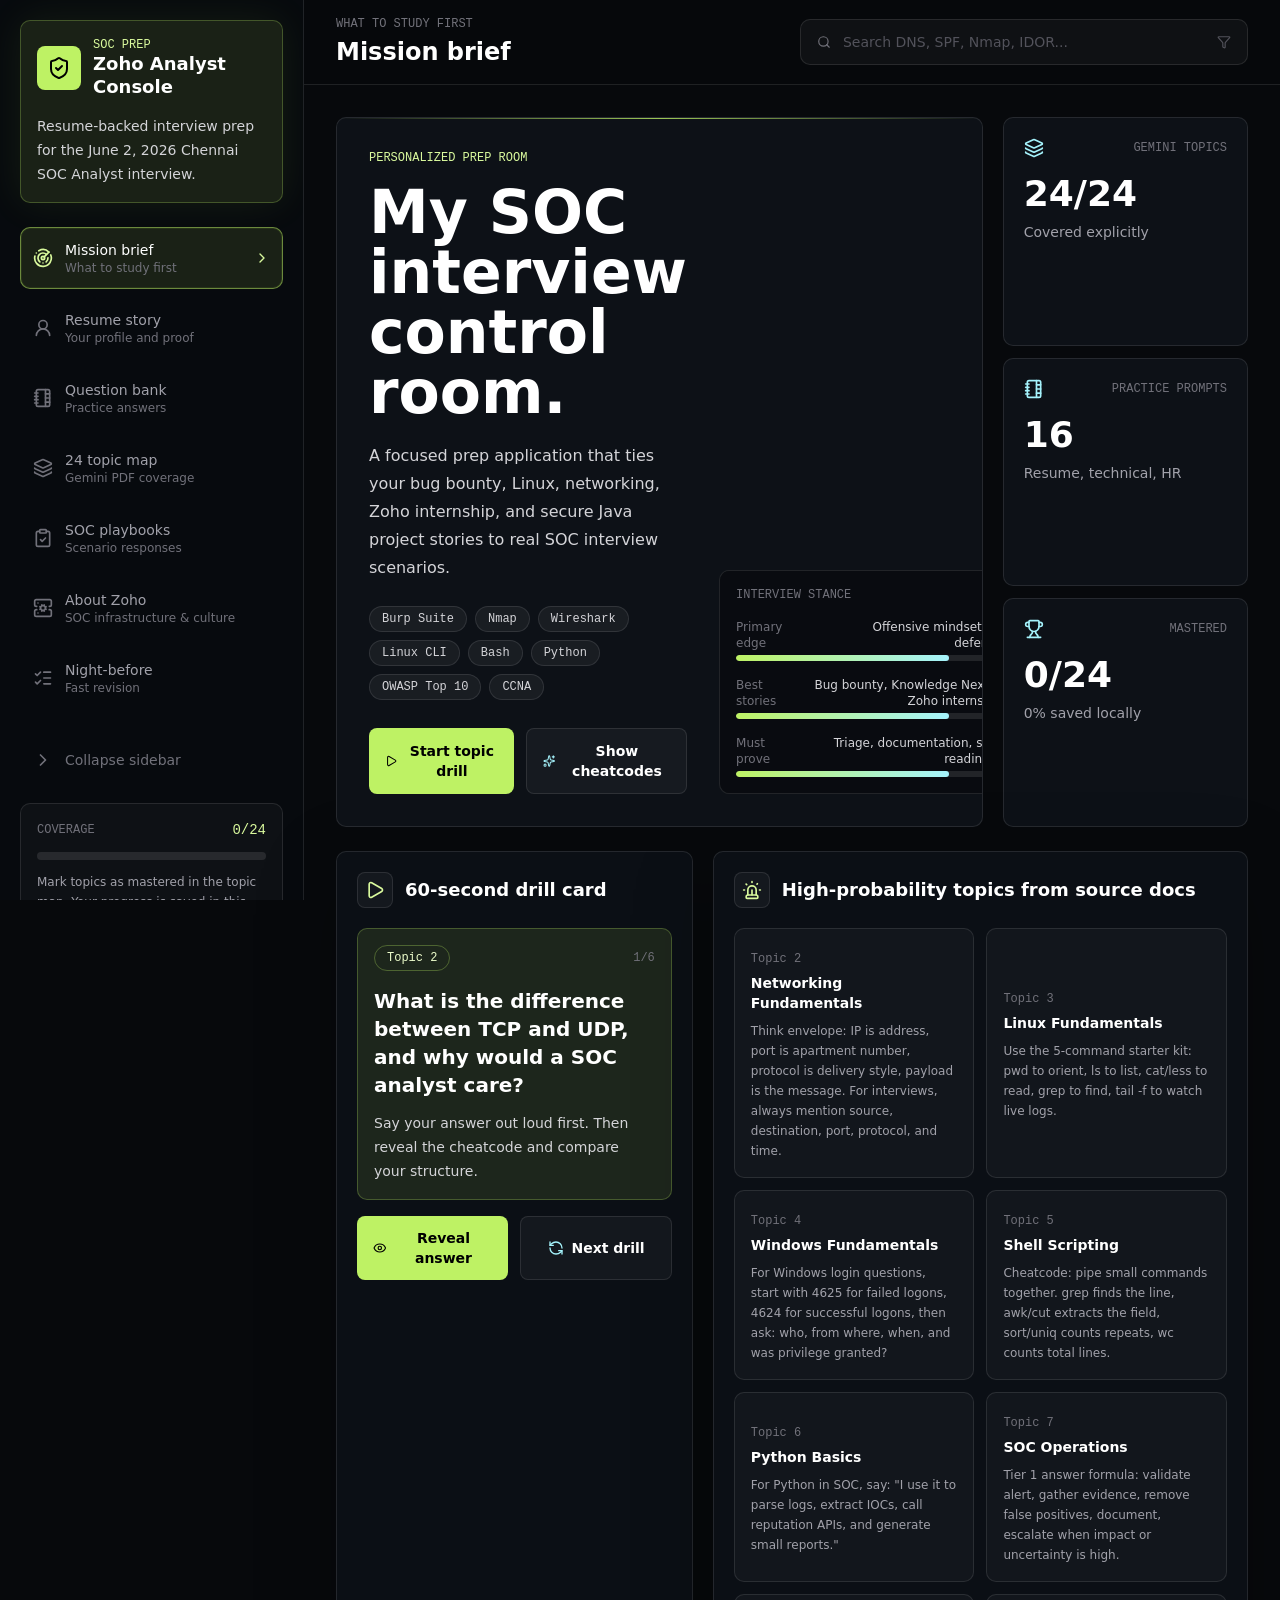
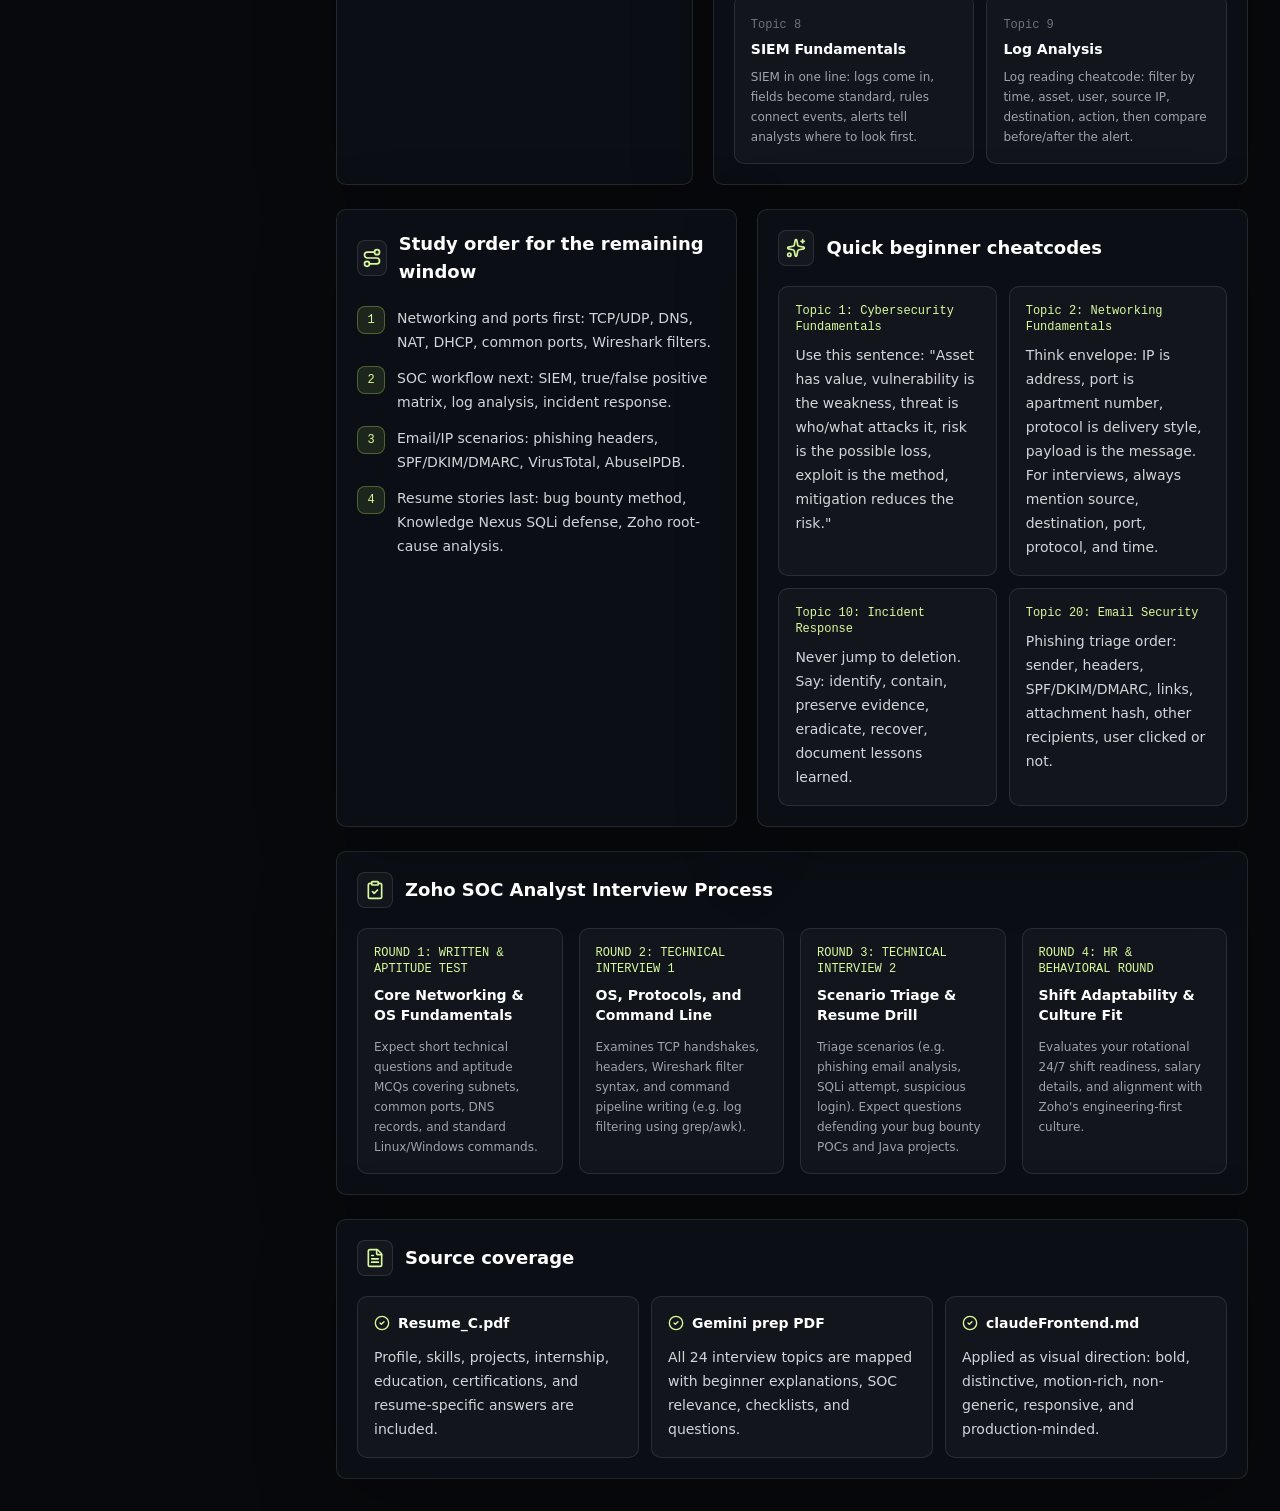
==== index.html @ a215c74e "Deploying to gh-pages from @ Kutral/temp@394b8823a9e063ab2be29ec39dfbb54c738b5dda 🚀" ====
<!doctype html>
<html lang="en">
  <head>
    <meta charset="UTF-8" />
    <meta name="viewport" content="width=device-width, initial-scale=1.0" />
    <title>Zoho SOC Analyst Interview Study Guide</title>
    <script type="module" crossorigin src="./assets/index-6_HhThQO.js"></script>
    <link rel="stylesheet" crossorigin href="./assets/index-1BO_6se_.css">
  </head>
  <body>
    <div id="root"></div>
  </body>
</html>
---- assets/index-1BO_6se_.css ----
*,:before,:after{--tw-border-spacing-x: 0;--tw-border-spacing-y: 0;--tw-translate-x: 0;--tw-translate-y: 0;--tw-rotate: 0;--tw-skew-x: 0;--tw-skew-y: 0;--tw-scale-x: 1;--tw-scale-y: 1;--tw-pan-x: ;--tw-pan-y: ;--tw-pinch-zoom: ;--tw-scroll-snap-strictness: proximity;--tw-gradient-from-position: ;--tw-gradient-via-position: ;--tw-gradient-to-position: ;--tw-ordinal: ;--tw-slashed-zero: ;--tw-numeric-figure: ;--tw-numeric-spacing: ;--tw-numeric-fraction: ;--tw-ring-inset: ;--tw-ring-offset-width: 0px;--tw-ring-offset-color: #fff;--tw-ring-color: rgb(59 130 246 / .5);--tw-ring-offset-shadow: 0 0 #0000;--tw-ring-shadow: 0 0 #0000;--tw-shadow: 0 0 #0000;--tw-shadow-colored: 0 0 #0000;--tw-blur: ;--tw-brightness: ;--tw-contrast: ;--tw-grayscale: ;--tw-hue-rotate: ;--tw-invert: ;--tw-saturate: ;--tw-sepia: ;--tw-drop-shadow: ;--tw-backdrop-blur: ;--tw-backdrop-brightness: ;--tw-backdrop-contrast: ;--tw-backdrop-grayscale: ;--tw-backdrop-hue-rotate: ;--tw-backdrop-invert: ;--tw-backdrop-opacity: ;--tw-backdrop-saturate: ;--tw-backdrop-sepia: ;--tw-contain-size: ;--tw-contain-layout: ;--tw-contain-paint: ;--tw-contain-style: }::backdrop{--tw-border-spacing-x: 0;--tw-border-spacing-y: 0;--tw-translate-x: 0;--tw-translate-y: 0;--tw-rotate: 0;--tw-skew-x: 0;--tw-skew-y: 0;--tw-scale-x: 1;--tw-scale-y: 1;--tw-pan-x: ;--tw-pan-y: ;--tw-pinch-zoom: ;--tw-scroll-snap-strictness: proximity;--tw-gradient-from-position: ;--tw-gradient-via-position: ;--tw-gradient-to-position: ;--tw-ordinal: ;--tw-slashed-zero: ;--tw-numeric-figure: ;--tw-numeric-spacing: ;--tw-numeric-fraction: ;--tw-ring-inset: ;--tw-ring-offset-width: 0px;--tw-ring-offset-color: #fff;--tw-ring-color: rgb(59 130 246 / .5);--tw-ring-offset-shadow: 0 0 #0000;--tw-ring-shadow: 0 0 #0000;--tw-shadow: 0 0 #0000;--tw-shadow-colored: 0 0 #0000;--tw-blur: ;--tw-brightness: ;--tw-contrast: ;--tw-grayscale: ;--tw-hue-rotate: ;--tw-invert: ;--tw-saturate: ;--tw-sepia: ;--tw-drop-shadow: ;--tw-backdrop-blur: ;--tw-backdrop-brightness: ;--tw-backdrop-contrast: ;--tw-backdrop-grayscale: ;--tw-backdrop-hue-rotate: ;--tw-backdrop-invert: ;--tw-backdrop-opacity: ;--tw-backdrop-saturate: ;--tw-backdrop-sepia: ;--tw-contain-size: ;--tw-contain-layout: ;--tw-contain-paint: ;--tw-contain-style: }*,:before,:after{box-sizing:border-box;border-width:0;border-style:solid;border-color:#e5e7eb}:before,:after{--tw-content: ""}html,:host{line-height:1.5;-webkit-text-size-adjust:100%;-moz-tab-size:4;-o-tab-size:4;tab-size:4;font-family:ui-sans-serif,system-ui,sans-serif,"Apple Color Emoji","Segoe UI Emoji",Segoe UI Symbol,"Noto Color Emoji";font-feature-settings:normal;font-variation-settings:normal;-webkit-tap-highlight-color:transparent}body{margin:0;line-height:inherit}hr{height:0;color:inherit;border-top-width:1px}abbr:where([title]){-webkit-text-decoration:underline dotted;text-decoration:underline dotted}h1,h2,h3,h4,h5,h6{font-size:inherit;font-weight:inherit}a{color:inherit;text-decoration:inherit}b,strong{font-weight:bolder}code,kbd,samp,pre{font-family:ui-monospace,SFMono-Regular,Menlo,Monaco,Consolas,Liberation Mono,Courier New,monospace;font-feature-settings:normal;font-variation-settings:normal;font-size:1em}small{font-size:80%}sub,sup{font-size:75%;line-height:0;position:relative;vertical-align:baseline}sub{bottom:-.25em}sup{top:-.5em}table{text-indent:0;border-color:inherit;border-collapse:collapse}button,input,optgroup,select,textarea{font-family:inherit;font-feature-settings:inherit;font-variation-settings:inherit;font-size:100%;font-weight:inherit;line-height:inherit;letter-spacing:inherit;color:inherit;margin:0;padding:0}button,select{text-transform:none}button,input:where([type=button]),input:where([type=reset]),input:where([type=submit]){-webkit-appearance:button;background-color:transparent;background-image:none}:-moz-focusring{outline:auto}:-moz-ui-invalid{box-shadow:none}progress{vertical-align:baseline}::-webkit-inner-spin-button,::-webkit-outer-spin-button{height:auto}[type=search]{-webkit-appearance:textfield;outline-offset:-2px}::-webkit-search-decoration{-webkit-appearance:none}::-webkit-file-upload-button{-webkit-appearance:button;font:inherit}summary{display:list-item}blockquote,dl,dd,h1,h2,h3,h4,h5,h6,hr,figure,p,pre{margin:0}fieldset{margin:0;padding:0}legend{padding:0}ol,ul,menu{list-style:none;margin:0;padding:0}dialog{padding:0}textarea{resize:vertical}input::-moz-placeholder,textarea::-moz-placeholder{opacity:1;color:#9ca3af}input::placeholder,textarea::placeholder{opacity:1;color:#9ca3af}button,[role=button]{cursor:pointer}:disabled{cursor:default}img,svg,video,canvas,audio,iframe,embed,object{display:block;vertical-align:middle}img,video{max-width:100%;height:auto}[hidden]:where(:not([hidden=until-found])){display:none}:root{--background: 0 0% 100%;--foreground: 240 10% 3.9%;--card: 0 0% 100%;--card-foreground: 240 10% 3.9%;--popover: 0 0% 100%;--popover-foreground: 240 10% 3.9%;--primary: 240 5.9% 10%;--primary-foreground: 0 0% 98%;--secondary: 240 4.8% 95.9%;--secondary-foreground: 240 5.9% 10%;--muted: 240 4.8% 95.9%;--muted-foreground: 240 3.8% 46.1%;--accent: 240 4.8% 95.9%;--accent-foreground: 240 5.9% 10%;--destructive: 0 84.2% 60.2%;--destructive-foreground: 0 0% 98%;--border: 240 5.9% 90%;--input: 240 5.9% 90%;--ring: 240 5.9% 10%;--radius: .625rem;--sidebar-background: 0 0% 98%;--sidebar-foreground: 240 5.3% 26.1%;--sidebar-primary: 240 5.9% 10%;--sidebar-primary-foreground: 0 0% 98%;--sidebar-accent: 240 4.8% 95.9%;--sidebar-accent-foreground: 240 5.9% 10%;--sidebar-border: 220 13% 91%;--sidebar-ring: 217.2 91.2% 59.8%}.dark{--background: 240 10% 3.9%;--foreground: 0 0% 98%;--card: 240 10% 3.9%;--card-foreground: 0 0% 98%;--popover: 240 10% 3.9%;--popover-foreground: 0 0% 98%;--primary: 0 0% 98%;--primary-foreground: 240 5.9% 10%;--secondary: 240 3.7% 15.9%;--secondary-foreground: 0 0% 98%;--muted: 240 3.7% 15.9%;--muted-foreground: 240 5% 64.9%;--accent: 240 3.7% 15.9%;--accent-foreground: 0 0% 98%;--destructive: 0 62.8% 30.6%;--destructive-foreground: 0 0% 98%;--border: 240 3.7% 15.9%;--input: 240 3.7% 15.9%;--ring: 240 4.9% 83.9%;--sidebar-background: 240 5.9% 10%;--sidebar-foreground: 240 4.8% 95.9%;--sidebar-primary: 224.3 76.3% 48%;--sidebar-primary-foreground: 0 0% 100%;--sidebar-accent: 240 3.7% 15.9%;--sidebar-accent-foreground: 240 4.8% 95.9%;--sidebar-border: 240 3.7% 15.9%;--sidebar-ring: 217.2 91.2% 59.8%}*{border-color:hsl(var(--border))}body{background-color:hsl(var(--background));color:hsl(var(--foreground))}.sr-only{position:absolute;width:1px;height:1px;padding:0;margin:-1px;overflow:hidden;clip:rect(0,0,0,0);white-space:nowrap;border-width:0}.pointer-events-none{pointer-events:none}.visible{visibility:visible}.invisible{visibility:hidden}.static{position:static}.fixed{position:fixed}.absolute{position:absolute}.relative{position:relative}.sticky{position:sticky}.inset-0{inset:0}.inset-x-0{left:0;right:0}.inset-x-3{left:.75rem;right:.75rem}.inset-y-0{top:0;bottom:0}.-bottom-12{bottom:-3rem}.-left-12{left:-3rem}.-right-12{right:-3rem}.-top-12{top:-3rem}.bottom-0{bottom:0}.bottom-3{bottom:.75rem}.left-0{left:0}.left-1\/2{left:50%}.left-2{left:.5rem}.left-\[50\%\]{left:50%}.right-0{right:0}.right-1{right:.25rem}.right-2{right:.5rem}.right-3{right:.75rem}.right-4{right:1rem}.top-0{top:0}.top-1\.5{top:.375rem}.top-1\/2{top:50%}.top-3\.5{top:.875rem}.top-4{top:1rem}.top-\[1px\]{top:1px}.top-\[50\%\]{top:50%}.top-\[60\%\]{top:60%}.top-full{top:100%}.isolate{isolation:isolate}.-z-10{z-index:-10}.z-10{z-index:10}.z-20{z-index:20}.z-30{z-index:30}.z-40{z-index:40}.z-50{z-index:50}.z-\[1\]{z-index:1}.order-first{order:-9999}.order-last{order:9999}.col-start-2{grid-column-start:2}.row-span-2{grid-row:span 2 / span 2}.row-start-1{grid-row-start:1}.\!m-0{margin:0!important}.-mx-1{margin-left:-.25rem;margin-right:-.25rem}.-my-2{margin-top:-.5rem;margin-bottom:-.5rem}.mx-2{margin-left:.5rem;margin-right:.5rem}.mx-3\.5{margin-left:.875rem;margin-right:.875rem}.mx-auto{margin-left:auto;margin-right:auto}.my-0{margin-top:0;margin-bottom:0}.my-0\.5{margin-top:.125rem;margin-bottom:.125rem}.my-1{margin-top:.25rem;margin-bottom:.25rem}.my-2{margin-top:.5rem;margin-bottom:.5rem}.-ml-4{margin-left:-1rem}.-mt-4{margin-top:-1rem}.mb-1{margin-bottom:.25rem}.mb-2{margin-bottom:.5rem}.mb-3{margin-bottom:.75rem}.mb-4{margin-bottom:1rem}.mb-5{margin-bottom:1.25rem}.ml-1{margin-left:.25rem}.ml-4{margin-left:1rem}.ml-auto{margin-left:auto}.mt-0\.5{margin-top:.125rem}.mt-1{margin-top:.25rem}.mt-1\.5{margin-top:.375rem}.mt-2{margin-top:.5rem}.mt-3{margin-top:.75rem}.mt-4{margin-top:1rem}.mt-5{margin-top:1.25rem}.mt-6{margin-top:1.5rem}.mt-7{margin-top:1.75rem}.mt-auto{margin-top:auto}.line-clamp-1{overflow:hidden;display:-webkit-box;-webkit-box-orient:vertical;-webkit-line-clamp:1}.line-clamp-2{overflow:hidden;display:-webkit-box;-webkit-box-orient:vertical;-webkit-line-clamp:2}.block{display:block}.inline{display:inline}.flex{display:flex}.inline-flex{display:inline-flex}.table{display:table}.table-caption{display:table-caption}.table-cell{display:table-cell}.table-row{display:table-row}.grid{display:grid}.contents{display:contents}.hidden{display:none}.aspect-square{aspect-ratio:1 / 1}.aspect-video{aspect-ratio:16 / 9}.size-10{width:2.5rem;height:2.5rem}.size-2{width:.5rem;height:.5rem}.size-2\.5{width:.625rem;height:.625rem}.size-3{width:.75rem;height:.75rem}.size-3\.5{width:.875rem;height:.875rem}.size-4{width:1rem;height:1rem}.size-6{width:1.5rem;height:1.5rem}.size-7{width:1.75rem;height:1.75rem}.size-8{width:2rem;height:2rem}.size-9{width:2.25rem;height:2.25rem}.size-auto{width:auto;height:auto}.size-full{width:100%;height:100%}.h-1\.5{height:.375rem}.h-10{height:2.5rem}.h-11{height:2.75rem}.h-12{height:3rem}.h-2{height:.5rem}.h-2\.5{height:.625rem}.h-3\.5{height:.875rem}.h-4{height:1rem}.h-5{height:1.25rem}.h-6{height:1.5rem}.h-7{height:1.75rem}.h-8{height:2rem}.h-9{height:2.25rem}.h-\[1\.15rem\]{height:1.15rem}.h-\[calc\(100\%-1px\)\]{height:calc(100% - 1px)}.h-\[var\(--radix-navigation-menu-viewport-height\)\]{height:var(--radix-navigation-menu-viewport-height)}.h-\[var\(--radix-select-trigger-height\)\]{height:var(--radix-select-trigger-height)}.h-auto{height:auto}.h-full{height:100%}.h-px{height:1px}.h-svh{height:100svh}.max-h-\[300px\]{max-height:300px}.min-h-0{min-height:0px}.min-h-14{min-height:3.5rem}.min-h-16{min-height:4rem}.min-h-4{min-height:1rem}.min-h-full{min-height:100%}.min-h-screen{min-height:100vh}.min-h-svh{min-height:100svh}.w-0{width:0px}.w-1{width:.25rem}.w-10{width:2.5rem}.w-11{width:2.75rem}.w-12{width:3rem}.w-2{width:.5rem}.w-2\.5{width:.625rem}.w-3{width:.75rem}.w-3\.5{width:.875rem}.w-3\/4{width:75%}.w-4{width:1rem}.w-4\/5{width:80%}.w-5{width:1.25rem}.w-6{width:1.5rem}.w-64{width:16rem}.w-7{width:1.75rem}.w-72{width:18rem}.w-8{width:2rem}.w-9{width:2.25rem}.w-\[100px\]{width:100px}.w-auto{width:auto}.w-fit{width:-moz-fit-content;width:fit-content}.w-full{width:100%}.w-max{width:-moz-max-content;width:max-content}.w-px{width:1px}.min-w-0{min-width:0px}.min-w-10{min-width:2.5rem}.min-w-5{min-width:1.25rem}.min-w-8{min-width:2rem}.min-w-9{min-width:2.25rem}.min-w-\[12rem\]{min-width:12rem}.min-w-\[8rem\]{min-width:8rem}.min-w-\[var\(--radix-select-trigger-width\)\]{min-width:var(--radix-select-trigger-width)}.max-w-2xl{max-width:42rem}.max-w-3xl{max-width:48rem}.max-w-4xl{max-width:56rem}.max-w-7xl{max-width:80rem}.max-w-\[calc\(100\%-2rem\)\]{max-width:calc(100% - 2rem)}.max-w-max{max-width:-moz-max-content;max-width:max-content}.max-w-sm{max-width:24rem}.flex-1{flex:1 1 0%}.shrink-0{flex-shrink:0}.grow{flex-grow:1}.grow-0{flex-grow:0}.basis-full{flex-basis:100%}.caption-bottom{caption-side:bottom}.border-collapse{border-collapse:collapse}.-translate-x-1\/2{--tw-translate-x: -50%;transform:translate(var(--tw-translate-x),var(--tw-translate-y)) rotate(var(--tw-rotate)) skew(var(--tw-skew-x)) skewY(var(--tw-skew-y)) scaleX(var(--tw-scale-x)) scaleY(var(--tw-scale-y))}.-translate-x-px{--tw-translate-x: -1px;transform:translate(var(--tw-translate-x),var(--tw-translate-y)) rotate(var(--tw-rotate)) skew(var(--tw-skew-x)) skewY(var(--tw-skew-y)) scaleX(var(--tw-scale-x)) scaleY(var(--tw-scale-y))}.-translate-y-1\/2{--tw-translate-y: -50%;transform:translate(var(--tw-translate-x),var(--tw-translate-y)) rotate(var(--tw-rotate)) skew(var(--tw-skew-x)) skewY(var(--tw-skew-y)) scaleX(var(--tw-scale-x)) scaleY(var(--tw-scale-y))}.translate-x-\[-50\%\]{--tw-translate-x: -50%;transform:translate(var(--tw-translate-x),var(--tw-translate-y)) rotate(var(--tw-rotate)) skew(var(--tw-skew-x)) skewY(var(--tw-skew-y)) scaleX(var(--tw-scale-x)) scaleY(var(--tw-scale-y))}.translate-x-px{--tw-translate-x: 1px;transform:translate(var(--tw-translate-x),var(--tw-translate-y)) rotate(var(--tw-rotate)) skew(var(--tw-skew-x)) skewY(var(--tw-skew-y)) scaleX(var(--tw-scale-x)) scaleY(var(--tw-scale-y))}.translate-y-0\.5{--tw-translate-y: .125rem;transform:translate(var(--tw-translate-x),var(--tw-translate-y)) rotate(var(--tw-rotate)) skew(var(--tw-skew-x)) skewY(var(--tw-skew-y)) scaleX(var(--tw-scale-x)) scaleY(var(--tw-scale-y))}.translate-y-\[-50\%\]{--tw-translate-y: -50%;transform:translate(var(--tw-translate-x),var(--tw-translate-y)) rotate(var(--tw-rotate)) skew(var(--tw-skew-x)) skewY(var(--tw-skew-y)) scaleX(var(--tw-scale-x)) scaleY(var(--tw-scale-y))}.translate-y-\[calc\(-50\%_-_2px\)\]{--tw-translate-y: calc(-50% - 2px) ;transform:translate(var(--tw-translate-x),var(--tw-translate-y)) rotate(var(--tw-rotate)) skew(var(--tw-skew-x)) skewY(var(--tw-skew-y)) scaleX(var(--tw-scale-x)) scaleY(var(--tw-scale-y))}.rotate-180{--tw-rotate: 180deg;transform:translate(var(--tw-translate-x),var(--tw-translate-y)) rotate(var(--tw-rotate)) skew(var(--tw-skew-x)) skewY(var(--tw-skew-y)) scaleX(var(--tw-scale-x)) scaleY(var(--tw-scale-y))}.rotate-45{--tw-rotate: 45deg;transform:translate(var(--tw-translate-x),var(--tw-translate-y)) rotate(var(--tw-rotate)) skew(var(--tw-skew-x)) skewY(var(--tw-skew-y)) scaleX(var(--tw-scale-x)) scaleY(var(--tw-scale-y))}.rotate-90{--tw-rotate: 90deg;transform:translate(var(--tw-translate-x),var(--tw-translate-y)) rotate(var(--tw-rotate)) skew(var(--tw-skew-x)) skewY(var(--tw-skew-y)) scaleX(var(--tw-scale-x)) scaleY(var(--tw-scale-y))}.transform{transform:translate(var(--tw-translate-x),var(--tw-translate-y)) rotate(var(--tw-rotate)) skew(var(--tw-skew-x)) skewY(var(--tw-skew-y)) scaleX(var(--tw-scale-x)) scaleY(var(--tw-scale-y))}@keyframes caret-blink{0%,70%,to{opacity:1}20%,50%{opacity:0}}.animate-caret-blink{animation:caret-blink 1.25s ease-out infinite}@keyframes pulse{50%{opacity:.5}}.animate-pulse{animation:pulse 2s cubic-bezier(.4,0,.6,1) infinite}@keyframes spin{to{transform:rotate(360deg)}}.animate-spin{animation:spin 1s linear infinite}.cursor-default{cursor:default}.cursor-text{cursor:text}.touch-none{touch-action:none}.select-none{-webkit-user-select:none;-moz-user-select:none;user-select:none}.resize-none{resize:none}.scroll-my-1{scroll-margin-top:.25rem;scroll-margin-bottom:.25rem}.scroll-py-1{scroll-padding-top:.25rem;scroll-padding-bottom:.25rem}.list-decimal{list-style-type:decimal}.list-disc{list-style-type:disc}.list-none{list-style-type:none}.auto-rows-min{grid-auto-rows:min-content}.grid-cols-1{grid-template-columns:repeat(1,minmax(0,1fr))}.grid-cols-7{grid-template-columns:repeat(7,minmax(0,1fr))}.grid-cols-\[0_1fr\]{grid-template-columns:0 1fr}.grid-rows-\[auto_auto\]{grid-template-rows:auto auto}.flex-row{flex-direction:row}.flex-col{flex-direction:column}.flex-col-reverse{flex-direction:column-reverse}.flex-wrap{flex-wrap:wrap}.place-content-center{place-content:center}.place-items-center{place-items:center}.items-start{align-items:flex-start}.items-end{align-items:flex-end}.items-center{align-items:center}.items-stretch{align-items:stretch}.justify-start{justify-content:flex-start}.justify-center{justify-content:center}.justify-between{justify-content:space-between}.justify-items-start{justify-items:start}.gap-0\.5{gap:.125rem}.gap-1{gap:.25rem}.gap-1\.5{gap:.375rem}.gap-2{gap:.5rem}.gap-2\.5{gap:.625rem}.gap-3{gap:.75rem}.gap-4{gap:1rem}.gap-5{gap:1.25rem}.gap-6{gap:1.5rem}.gap-7{gap:1.75rem}.gap-8{gap:2rem}.gap-\[--spacing\(var\(--gap\)\)\]{gap:var(--spacing(var(--gap)))}.gap-y-0\.5{row-gap:.125rem}.space-y-1>:not([hidden])~:not([hidden]){--tw-space-y-reverse: 0;margin-top:calc(.25rem * calc(1 - var(--tw-space-y-reverse)));margin-bottom:calc(.25rem * var(--tw-space-y-reverse))}.space-y-2>:not([hidden])~:not([hidden]){--tw-space-y-reverse: 0;margin-top:calc(.5rem * calc(1 - var(--tw-space-y-reverse)));margin-bottom:calc(.5rem * var(--tw-space-y-reverse))}.space-y-3>:not([hidden])~:not([hidden]){--tw-space-y-reverse: 0;margin-top:calc(.75rem * calc(1 - var(--tw-space-y-reverse)));margin-bottom:calc(.75rem * var(--tw-space-y-reverse))}.space-y-4>:not([hidden])~:not([hidden]){--tw-space-y-reverse: 0;margin-top:calc(1rem * calc(1 - var(--tw-space-y-reverse)));margin-bottom:calc(1rem * var(--tw-space-y-reverse))}.space-y-5>:not([hidden])~:not([hidden]){--tw-space-y-reverse: 0;margin-top:calc(1.25rem * calc(1 - var(--tw-space-y-reverse)));margin-bottom:calc(1.25rem * var(--tw-space-y-reverse))}.space-y-6>:not([hidden])~:not([hidden]){--tw-space-y-reverse: 0;margin-top:calc(1.5rem * calc(1 - var(--tw-space-y-reverse)));margin-bottom:calc(1.5rem * var(--tw-space-y-reverse))}.self-start{align-self:flex-start}.self-stretch{align-self:stretch}.justify-self-end{justify-self:end}.overflow-auto{overflow:auto}.overflow-hidden{overflow:hidden}.overflow-x-auto{overflow-x:auto}.overflow-y-auto{overflow-y:auto}.overflow-x-hidden{overflow-x:hidden}.truncate{overflow:hidden;text-overflow:ellipsis;white-space:nowrap}.whitespace-nowrap{white-space:nowrap}.text-balance{text-wrap:balance}.break-words{overflow-wrap:break-word}.rounded{border-radius:.25rem}.rounded-\[2px\]{border-radius:2px}.rounded-\[4px\]{border-radius:4px}.rounded-\[calc\(var\(--radius\)-5px\)\]{border-radius:calc(var(--radius) - 5px)}.rounded-\[inherit\]{border-radius:inherit}.rounded-full{border-radius:9999px}.rounded-lg{border-radius:var(--radius)}.rounded-md{border-radius:calc(var(--radius) - 2px)}.rounded-none{border-radius:0}.rounded-sm{border-radius:calc(var(--radius) - 4px)}.rounded-xl{border-radius:calc(var(--radius) + 4px)}.rounded-xs{border-radius:calc(var(--radius) - 6px)}.rounded-l-md{border-top-left-radius:calc(var(--radius) - 2px);border-bottom-left-radius:calc(var(--radius) - 2px)}.rounded-r-md{border-top-right-radius:calc(var(--radius) - 2px);border-bottom-right-radius:calc(var(--radius) - 2px)}.rounded-tl-sm{border-top-left-radius:calc(var(--radius) - 4px)}.border{border-width:1px}.border-0{border-width:0px}.border-\[1\.5px\]{border-width:1.5px}.border-y{border-top-width:1px;border-bottom-width:1px}.border-b{border-bottom-width:1px}.border-l{border-left-width:1px}.border-r{border-right-width:1px}.border-t{border-top-width:1px}.border-dashed{border-style:dashed}.border-amber-300\/25{border-color:#fcd34d40}.border-amber-300\/30{border-color:#fcd34d4d}.border-border{border-color:hsl(var(--border))}.border-border\/50{border-color:hsl(var(--border) / .5)}.border-cyan-300\/20{border-color:#67e8f933}.border-cyan-300\/25{border-color:#67e8f940}.border-cyan-300\/30{border-color:#67e8f94d}.border-emerald-300\/30{border-color:#6ee7b74d}.border-input{border-color:hsl(var(--input))}.border-lime-300\/20{border-color:#bef26433}.border-lime-300\/25{border-color:#bef26440}.border-lime-300\/30{border-color:#bef2644d}.border-lime-300\/45{border-color:#bef26473}.border-lime-300\/50{border-color:#bef26480}.border-primary{border-color:hsl(var(--primary))}.border-rose-300\/25{border-color:#fda4af40}.border-rose-300\/30{border-color:#fda4af4d}.border-sidebar-border{border-color:hsl(var(--sidebar-border))}.border-sky-300\/30{border-color:#7dd3fc4d}.border-transparent{border-color:transparent}.border-violet-300\/25{border-color:#c4b5fd40}.border-violet-300\/30{border-color:#c4b5fd4d}.border-white\/10{border-color:#ffffff1a}.border-white\/5{border-color:#ffffff0d}.border-zinc-300\/30{border-color:#d4d4d84d}.border-l-transparent{border-left-color:transparent}.border-t-transparent{border-top-color:transparent}.bg-\[\#07090c\]{--tw-bg-opacity: 1;background-color:rgb(7 9 12 / var(--tw-bg-opacity, 1))}.bg-\[\#07090c\]\/90{background-color:#07090ce6}.bg-\[\#080b0f\]\/95{background-color:#080b0ff2}.bg-\[\#090d12\]\/95{background-color:#090d12f2}.bg-\[\#0d1117\]{--tw-bg-opacity: 1;background-color:rgb(13 17 23 / var(--tw-bg-opacity, 1))}.bg-\[\#0d1117\]\/80{background-color:#0d1117cc}.bg-\[\#0d1117\]\/90{background-color:#0d1117e6}.bg-accent{background-color:hsl(var(--accent))}.bg-amber-300\/10{background-color:#fcd34d1a}.bg-background{background-color:hsl(var(--background))}.bg-black\/20{background-color:#0003}.bg-black\/25{background-color:#00000040}.bg-black\/30{background-color:#0000004d}.bg-black\/50{background-color:#00000080}.bg-border{background-color:hsl(var(--border))}.bg-card{background-color:hsl(var(--card))}.bg-cyan-300\/10{background-color:#67e8f91a}.bg-destructive{--tw-bg-opacity: 1;background-color:hsl(var(--destructive) / var(--tw-bg-opacity, 1))}.bg-emerald-300\/10{background-color:#6ee7b71a}.bg-foreground{background-color:hsl(var(--foreground))}.bg-input{background-color:hsl(var(--input))}.bg-lime-300{--tw-bg-opacity: 1;background-color:rgb(190 242 100 / var(--tw-bg-opacity, 1))}.bg-lime-300\/10{background-color:#bef2641a}.bg-lime-300\/15{background-color:#bef26426}.bg-lime-300\/5{background-color:#bef2640d}.bg-muted{background-color:hsl(var(--muted))}.bg-muted\/50{background-color:hsl(var(--muted) / .5)}.bg-popover{background-color:hsl(var(--popover))}.bg-primary{background-color:hsl(var(--primary))}.bg-primary\/20{background-color:hsl(var(--primary) / .2)}.bg-rose-300\/10{background-color:#fda4af1a}.bg-secondary{background-color:hsl(var(--secondary))}.bg-sidebar{background-color:hsl(var(--sidebar-background))}.bg-sidebar-border{background-color:hsl(var(--sidebar-border))}.bg-sky-300\/10{background-color:#7dd3fc1a}.bg-transparent{background-color:transparent}.bg-violet-300\/10{background-color:#c4b5fd1a}.bg-white{--tw-bg-opacity: 1;background-color:rgb(255 255 255 / var(--tw-bg-opacity, 1))}.bg-white\/10{background-color:#ffffff1a}.bg-white\/\[0\.03\]{background-color:#ffffff08}.bg-white\/\[0\.04\]{background-color:#ffffff0a}.bg-white\/\[0\.05\]{background-color:#ffffff0d}.bg-zinc-300\/10{background-color:#d4d4d81a}.bg-gradient-to-r{background-image:linear-gradient(to right,var(--tw-gradient-stops))}.from-lime-300{--tw-gradient-from: #bef264 var(--tw-gradient-from-position);--tw-gradient-to: rgb(190 242 100 / 0) var(--tw-gradient-to-position);--tw-gradient-stops: var(--tw-gradient-from), var(--tw-gradient-to)}.from-transparent{--tw-gradient-from: transparent var(--tw-gradient-from-position);--tw-gradient-to: rgb(0 0 0 / 0) var(--tw-gradient-to-position);--tw-gradient-stops: var(--tw-gradient-from), var(--tw-gradient-to)}.via-lime-300\/80{--tw-gradient-to: rgb(190 242 100 / 0) var(--tw-gradient-to-position);--tw-gradient-stops: var(--tw-gradient-from), rgb(190 242 100 / .8) var(--tw-gradient-via-position), var(--tw-gradient-to)}.to-cyan-200{--tw-gradient-to: #a5f3fc var(--tw-gradient-to-position)}.to-transparent{--tw-gradient-to: transparent var(--tw-gradient-to-position)}.fill-current{fill:currentColor}.fill-foreground{fill:hsl(var(--foreground))}.fill-primary{fill:hsl(var(--primary))}.p-0{padding:0}.p-1{padding:.25rem}.p-2{padding:.5rem}.p-3{padding:.75rem}.p-4{padding:1rem}.p-5{padding:1.25rem}.p-6{padding:1.5rem}.p-\[3px\]{padding:3px}.p-px{padding:1px}.px-1{padding-left:.25rem;padding-right:.25rem}.px-1\.5{padding-left:.375rem;padding-right:.375rem}.px-2{padding-left:.5rem;padding-right:.5rem}.px-2\.5{padding-left:.625rem;padding-right:.625rem}.px-3{padding-left:.75rem;padding-right:.75rem}.px-4{padding-left:1rem;padding-right:1rem}.px-5{padding-left:1.25rem;padding-right:1.25rem}.px-6{padding-left:1.5rem;padding-right:1.5rem}.py-0\.5{padding-top:.125rem;padding-bottom:.125rem}.py-1{padding-top:.25rem;padding-bottom:.25rem}.py-1\.5{padding-top:.375rem;padding-bottom:.375rem}.py-2{padding-top:.5rem;padding-bottom:.5rem}.py-3{padding-top:.75rem;padding-bottom:.75rem}.py-4{padding-top:1rem;padding-bottom:1rem}.py-6{padding-top:1.5rem;padding-bottom:1.5rem}.pb-1{padding-bottom:.25rem}.pb-28{padding-bottom:7rem}.pb-3{padding-bottom:.75rem}.pb-4{padding-bottom:1rem}.pl-2{padding-left:.5rem}.pl-3{padding-left:.75rem}.pl-4{padding-left:1rem}.pl-8{padding-left:2rem}.pr-1{padding-right:.25rem}.pr-2{padding-right:.5rem}.pr-2\.5{padding-right:.625rem}.pr-3{padding-right:.75rem}.pr-8{padding-right:2rem}.pt-0{padding-top:0}.pt-3{padding-top:.75rem}.pt-4{padding-top:1rem}.pt-6{padding-top:1.5rem}.text-left{text-align:left}.text-center{text-align:center}.text-right{text-align:right}.align-middle{vertical-align:middle}.font-mono{font-family:ui-monospace,SFMono-Regular,Menlo,Monaco,Consolas,Liberation Mono,Courier New,monospace}.font-sans{font-family:ui-sans-serif,system-ui,sans-serif,"Apple Color Emoji","Segoe UI Emoji",Segoe UI Symbol,"Noto Color Emoji"}.text-2xl{font-size:1.5rem;line-height:2rem}.text-3xl{font-size:1.875rem;line-height:2.25rem}.text-4xl{font-size:2.25rem;line-height:2.5rem}.text-\[0\.8rem\]{font-size:.8rem}.text-\[10px\]{font-size:10px}.text-\[11px\]{font-size:11px}.text-base{font-size:1rem;line-height:1.5rem}.text-lg{font-size:1.125rem;line-height:1.75rem}.text-sm{font-size:.875rem;line-height:1.25rem}.text-sm\/relaxed{font-size:.875rem;line-height:1.625}.text-xl{font-size:1.25rem;line-height:1.75rem}.text-xs{font-size:.75rem;line-height:1rem}.font-medium{font-weight:500}.font-normal{font-weight:400}.font-semibold{font-weight:600}.uppercase{text-transform:uppercase}.tabular-nums{--tw-numeric-spacing: tabular-nums;font-variant-numeric:var(--tw-ordinal) var(--tw-slashed-zero) var(--tw-numeric-figure) var(--tw-numeric-spacing) var(--tw-numeric-fraction)}.leading-5{line-height:1.25rem}.leading-6{line-height:1.5rem}.leading-7{line-height:1.75rem}.leading-none{line-height:1}.leading-normal{line-height:1.5}.leading-snug{line-height:1.375}.leading-tight{line-height:1.25}.tracking-\[0\.16em\]{letter-spacing:.16em}.tracking-\[0\.18em\]{letter-spacing:.18em}.tracking-\[0\.22em\]{letter-spacing:.22em}.tracking-\[0\.24em\]{letter-spacing:.24em}.tracking-\[0\.28em\]{letter-spacing:.28em}.tracking-\[0\.2em\]{letter-spacing:.2em}.tracking-\[0\.3em\]{letter-spacing:.3em}.tracking-tight{letter-spacing:-.025em}.tracking-widest{letter-spacing:.1em}.text-accent-foreground{color:hsl(var(--accent-foreground))}.text-amber-200{--tw-text-opacity: 1;color:rgb(253 230 138 / var(--tw-text-opacity, 1))}.text-amber-50{--tw-text-opacity: 1;color:rgb(255 251 235 / var(--tw-text-opacity, 1))}.text-background{color:hsl(var(--background))}.text-black{--tw-text-opacity: 1;color:rgb(0 0 0 / var(--tw-text-opacity, 1))}.text-card-foreground{color:hsl(var(--card-foreground))}.text-current{color:currentColor}.text-cyan-100{--tw-text-opacity: 1;color:rgb(207 250 254 / var(--tw-text-opacity, 1))}.text-cyan-200{--tw-text-opacity: 1;color:rgb(165 243 252 / var(--tw-text-opacity, 1))}.text-cyan-50{--tw-text-opacity: 1;color:rgb(236 254 255 / var(--tw-text-opacity, 1))}.text-destructive{--tw-text-opacity: 1;color:hsl(var(--destructive) / var(--tw-text-opacity, 1))}.text-emerald-200{--tw-text-opacity: 1;color:rgb(167 243 208 / var(--tw-text-opacity, 1))}.text-foreground{color:hsl(var(--foreground))}.text-lime-100{--tw-text-opacity: 1;color:rgb(236 252 203 / var(--tw-text-opacity, 1))}.text-lime-200{--tw-text-opacity: 1;color:rgb(217 249 157 / var(--tw-text-opacity, 1))}.text-lime-50{--tw-text-opacity: 1;color:rgb(247 254 231 / var(--tw-text-opacity, 1))}.text-muted-foreground{color:hsl(var(--muted-foreground))}.text-popover-foreground{color:hsl(var(--popover-foreground))}.text-primary{color:hsl(var(--primary))}.text-primary-foreground{color:hsl(var(--primary-foreground))}.text-rose-100{--tw-text-opacity: 1;color:rgb(255 228 230 / var(--tw-text-opacity, 1))}.text-rose-200{--tw-text-opacity: 1;color:rgb(254 205 211 / var(--tw-text-opacity, 1))}.text-rose-300{--tw-text-opacity: 1;color:rgb(253 164 175 / var(--tw-text-opacity, 1))}.text-rose-50{--tw-text-opacity: 1;color:rgb(255 241 242 / var(--tw-text-opacity, 1))}.text-secondary-foreground{color:hsl(var(--secondary-foreground))}.text-sidebar-foreground{color:hsl(var(--sidebar-foreground))}.text-sidebar-foreground\/70{color:hsl(var(--sidebar-foreground) / .7)}.text-sky-200{--tw-text-opacity: 1;color:rgb(186 230 253 / var(--tw-text-opacity, 1))}.text-violet-100{--tw-text-opacity: 1;color:rgb(237 233 254 / var(--tw-text-opacity, 1))}.text-violet-200{--tw-text-opacity: 1;color:rgb(221 214 254 / var(--tw-text-opacity, 1))}.text-violet-50{--tw-text-opacity: 1;color:rgb(245 243 255 / var(--tw-text-opacity, 1))}.text-white{--tw-text-opacity: 1;color:rgb(255 255 255 / var(--tw-text-opacity, 1))}.text-zinc-100{--tw-text-opacity: 1;color:rgb(244 244 245 / var(--tw-text-opacity, 1))}.text-zinc-200{--tw-text-opacity: 1;color:rgb(228 228 231 / var(--tw-text-opacity, 1))}.text-zinc-300{--tw-text-opacity: 1;color:rgb(212 212 216 / var(--tw-text-opacity, 1))}.text-zinc-400{--tw-text-opacity: 1;color:rgb(161 161 170 / var(--tw-text-opacity, 1))}.text-zinc-500{--tw-text-opacity: 1;color:rgb(113 113 122 / var(--tw-text-opacity, 1))}.text-zinc-600{--tw-text-opacity: 1;color:rgb(82 82 91 / var(--tw-text-opacity, 1))}.underline-offset-4{text-underline-offset:4px}.opacity-0{opacity:0}.opacity-50{opacity:.5}.opacity-70{opacity:.7}.opacity-80{opacity:.8}.shadow{--tw-shadow: 0 1px 3px 0 rgb(0 0 0 / .1), 0 1px 2px -1px rgb(0 0 0 / .1);--tw-shadow-colored: 0 1px 3px 0 var(--tw-shadow-color), 0 1px 2px -1px var(--tw-shadow-color);box-shadow:var(--tw-ring-offset-shadow, 0 0 #0000),var(--tw-ring-shadow, 0 0 #0000),var(--tw-shadow)}.shadow-\[0_0_0_1px_hsl\(var\(--sidebar-border\)\)\]{--tw-shadow: 0 0 0 1px hsl(var(--sidebar-border));--tw-shadow-colored: 0 0 0 1px var(--tw-shadow-color);box-shadow:var(--tw-ring-offset-shadow, 0 0 #0000),var(--tw-ring-shadow, 0 0 #0000),var(--tw-shadow)}.shadow-\[0_0_0_1px_rgba\(190\,255\,71\,0\.14\)\]{--tw-shadow: 0 0 0 1px rgba(190,255,71,.14);--tw-shadow-colored: 0 0 0 1px var(--tw-shadow-color);box-shadow:var(--tw-ring-offset-shadow, 0 0 #0000),var(--tw-ring-shadow, 0 0 #0000),var(--tw-shadow)}.shadow-\[0_0_40px_rgba\(190\,255\,71\,0\.08\)\]{--tw-shadow: 0 0 40px rgba(190,255,71,.08);--tw-shadow-colored: 0 0 40px var(--tw-shadow-color);box-shadow:var(--tw-ring-offset-shadow, 0 0 #0000),var(--tw-ring-shadow, 0 0 #0000),var(--tw-shadow)}.shadow-\[0_20px_80px_rgba\(0\,0\,0\,0\.55\)\]{--tw-shadow: 0 20px 80px rgba(0,0,0,.55);--tw-shadow-colored: 0 20px 80px var(--tw-shadow-color);box-shadow:var(--tw-ring-offset-shadow, 0 0 #0000),var(--tw-ring-shadow, 0 0 #0000),var(--tw-shadow)}.shadow-\[0_24px_80px_rgba\(0\,0\,0\,0\.25\)\]{--tw-shadow: 0 24px 80px rgba(0,0,0,.25);--tw-shadow-colored: 0 24px 80px var(--tw-shadow-color);box-shadow:var(--tw-ring-offset-shadow, 0 0 #0000),var(--tw-ring-shadow, 0 0 #0000),var(--tw-shadow)}.shadow-\[inset_0_0_0_1px_rgba\(190\,255\,71\,0\.08\)\]{--tw-shadow: inset 0 0 0 1px rgba(190,255,71,.08);--tw-shadow-colored: inset 0 0 0 1px var(--tw-shadow-color);box-shadow:var(--tw-ring-offset-shadow, 0 0 #0000),var(--tw-ring-shadow, 0 0 #0000),var(--tw-shadow)}.shadow-lg{--tw-shadow: 0 10px 15px -3px rgb(0 0 0 / .1), 0 4px 6px -4px rgb(0 0 0 / .1);--tw-shadow-colored: 0 10px 15px -3px var(--tw-shadow-color), 0 4px 6px -4px var(--tw-shadow-color);box-shadow:var(--tw-ring-offset-shadow, 0 0 #0000),var(--tw-ring-shadow, 0 0 #0000),var(--tw-shadow)}.shadow-md{--tw-shadow: 0 4px 6px -1px rgb(0 0 0 / .1), 0 2px 4px -2px rgb(0 0 0 / .1);--tw-shadow-colored: 0 4px 6px -1px var(--tw-shadow-color), 0 2px 4px -2px var(--tw-shadow-color);box-shadow:var(--tw-ring-offset-shadow, 0 0 #0000),var(--tw-ring-shadow, 0 0 #0000),var(--tw-shadow)}.shadow-none{--tw-shadow: 0 0 #0000;--tw-shadow-colored: 0 0 #0000;box-shadow:var(--tw-ring-offset-shadow, 0 0 #0000),var(--tw-ring-shadow, 0 0 #0000),var(--tw-shadow)}.shadow-sm{--tw-shadow: 0 1px 2px 0 rgb(0 0 0 / .05);--tw-shadow-colored: 0 1px 2px 0 var(--tw-shadow-color);box-shadow:var(--tw-ring-offset-shadow, 0 0 #0000),var(--tw-ring-shadow, 0 0 #0000),var(--tw-shadow)}.shadow-xl{--tw-shadow: 0 20px 25px -5px rgb(0 0 0 / .1), 0 8px 10px -6px rgb(0 0 0 / .1);--tw-shadow-colored: 0 20px 25px -5px var(--tw-shadow-color), 0 8px 10px -6px var(--tw-shadow-color);box-shadow:var(--tw-ring-offset-shadow, 0 0 #0000),var(--tw-ring-shadow, 0 0 #0000),var(--tw-shadow)}.shadow-xs{--tw-shadow: 0 1px 2px 0 rgb(0 0 0 / .05);--tw-shadow-colored: 0 1px 2px 0 var(--tw-shadow-color);box-shadow:var(--tw-ring-offset-shadow, 0 0 #0000),var(--tw-ring-shadow, 0 0 #0000),var(--tw-shadow)}.outline-none{outline:2px solid transparent;outline-offset:2px}.outline{outline-style:solid}.ring-0{--tw-ring-offset-shadow: var(--tw-ring-inset) 0 0 0 var(--tw-ring-offset-width) var(--tw-ring-offset-color);--tw-ring-shadow: var(--tw-ring-inset) 0 0 0 calc(0px + var(--tw-ring-offset-width)) var(--tw-ring-color);box-shadow:var(--tw-ring-offset-shadow),var(--tw-ring-shadow),var(--tw-shadow, 0 0 #0000)}.ring-ring\/50{--tw-ring-color: hsl(var(--ring) / .5)}.ring-sidebar-ring{--tw-ring-color: hsl(var(--sidebar-ring))}.ring-offset-background{--tw-ring-offset-color: hsl(var(--background))}.filter{filter:var(--tw-blur) var(--tw-brightness) var(--tw-contrast) var(--tw-grayscale) var(--tw-hue-rotate) var(--tw-invert) var(--tw-saturate) var(--tw-sepia) var(--tw-drop-shadow)}.backdrop-blur-xl{--tw-backdrop-blur: blur(24px);-webkit-backdrop-filter:var(--tw-backdrop-blur) var(--tw-backdrop-brightness) var(--tw-backdrop-contrast) var(--tw-backdrop-grayscale) var(--tw-backdrop-hue-rotate) var(--tw-backdrop-invert) var(--tw-backdrop-opacity) var(--tw-backdrop-saturate) var(--tw-backdrop-sepia);backdrop-filter:var(--tw-backdrop-blur) var(--tw-backdrop-brightness) var(--tw-backdrop-contrast) var(--tw-backdrop-grayscale) var(--tw-backdrop-hue-rotate) var(--tw-backdrop-invert) var(--tw-backdrop-opacity) var(--tw-backdrop-saturate) var(--tw-backdrop-sepia)}.transition{transition-property:color,background-color,border-color,text-decoration-color,fill,stroke,opacity,box-shadow,transform,filter,backdrop-filter;transition-timing-function:cubic-bezier(.4,0,.2,1);transition-duration:.15s}.transition-\[color\,box-shadow\]{transition-property:color,box-shadow;transition-timing-function:cubic-bezier(.4,0,.2,1);transition-duration:.15s}.transition-\[left\,right\,width\]{transition-property:left,right,width;transition-timing-function:cubic-bezier(.4,0,.2,1);transition-duration:.15s}.transition-\[margin\,opacity\]{transition-property:margin,opacity;transition-timing-function:cubic-bezier(.4,0,.2,1);transition-duration:.15s}.transition-\[width\,height\,padding\]{transition-property:width,height,padding;transition-timing-function:cubic-bezier(.4,0,.2,1);transition-duration:.15s}.transition-\[width\]{transition-property:width;transition-timing-function:cubic-bezier(.4,0,.2,1);transition-duration:.15s}.transition-all{transition-property:all;transition-timing-function:cubic-bezier(.4,0,.2,1);transition-duration:.15s}.transition-colors{transition-property:color,background-color,border-color,text-decoration-color,fill,stroke;transition-timing-function:cubic-bezier(.4,0,.2,1);transition-duration:.15s}.transition-none{transition-property:none}.transition-opacity{transition-property:opacity;transition-timing-function:cubic-bezier(.4,0,.2,1);transition-duration:.15s}.transition-shadow{transition-property:box-shadow;transition-timing-function:cubic-bezier(.4,0,.2,1);transition-duration:.15s}.transition-transform{transition-property:transform;transition-timing-function:cubic-bezier(.4,0,.2,1);transition-duration:.15s}.duration-100{transition-duration:.1s}.duration-1000{transition-duration:1s}.duration-200{transition-duration:.2s}.duration-300{transition-duration:.3s}.duration-500{transition-duration:.5s}.ease-in-out{transition-timing-function:cubic-bezier(.4,0,.2,1)}.ease-linear{transition-timing-function:linear}@keyframes enter{0%{opacity:var(--tw-enter-opacity, 1);transform:translate3d(var(--tw-enter-translate-x, 0),var(--tw-enter-translate-y, 0),0) scale3d(var(--tw-enter-scale, 1),var(--tw-enter-scale, 1),var(--tw-enter-scale, 1)) rotate(var(--tw-enter-rotate, 0))}}@keyframes exit{to{opacity:var(--tw-exit-opacity, 1);transform:translate3d(var(--tw-exit-translate-x, 0),var(--tw-exit-translate-y, 0),0) scale3d(var(--tw-exit-scale, 1),var(--tw-exit-scale, 1),var(--tw-exit-scale, 1)) rotate(var(--tw-exit-rotate, 0))}}.animate-in{animation-name:enter;animation-duration:.15s;--tw-enter-opacity: initial;--tw-enter-scale: initial;--tw-enter-rotate: initial;--tw-enter-translate-x: initial;--tw-enter-translate-y: initial}.fade-in-0{--tw-enter-opacity: 0}.zoom-in-95{--tw-enter-scale: .95}.duration-100{animation-duration:.1s}.duration-1000{animation-duration:1s}.duration-200{animation-duration:.2s}.duration-300{animation-duration:.3s}.duration-500{animation-duration:.5s}.ease-in-out{animation-timing-function:cubic-bezier(.4,0,.2,1)}.ease-linear{animation-timing-function:linear}.running{animation-play-state:running}.\[--cell-size\:--spacing\(8\)\]{--cell-size: var(--spacing(8))}.selection\:bg-primary *::-moz-selection{background-color:hsl(var(--primary))}.selection\:bg-primary *::selection{background-color:hsl(var(--primary))}.selection\:text-primary-foreground *::-moz-selection{color:hsl(var(--primary-foreground))}.selection\:text-primary-foreground *::selection{color:hsl(var(--primary-foreground))}.selection\:bg-primary::-moz-selection{background-color:hsl(var(--primary))}.selection\:bg-primary::selection{background-color:hsl(var(--primary))}.selection\:text-primary-foreground::-moz-selection{color:hsl(var(--primary-foreground))}.selection\:text-primary-foreground::selection{color:hsl(var(--primary-foreground))}.file\:inline-flex::file-selector-button{display:inline-flex}.file\:h-7::file-selector-button{height:1.75rem}.file\:border-0::file-selector-button{border-width:0px}.file\:bg-transparent::file-selector-button{background-color:transparent}.file\:text-sm::file-selector-button{font-size:.875rem;line-height:1.25rem}.file\:font-medium::file-selector-button{font-weight:500}.file\:text-foreground::file-selector-button{color:hsl(var(--foreground))}.placeholder\:text-muted-foreground::-moz-placeholder{color:hsl(var(--muted-foreground))}.placeholder\:text-muted-foreground::placeholder{color:hsl(var(--muted-foreground))}.placeholder\:text-zinc-600::-moz-placeholder{--tw-text-opacity: 1;color:rgb(82 82 91 / var(--tw-text-opacity, 1))}.placeholder\:text-zinc-600::placeholder{--tw-text-opacity: 1;color:rgb(82 82 91 / var(--tw-text-opacity, 1))}.after\:absolute:after{content:var(--tw-content);position:absolute}.after\:-inset-2:after{content:var(--tw-content);inset:-.5rem}.after\:inset-y-0:after{content:var(--tw-content);top:0;bottom:0}.after\:left-1\/2:after{content:var(--tw-content);left:50%}.after\:w-1:after{content:var(--tw-content);width:.25rem}.after\:w-\[2px\]:after{content:var(--tw-content);width:2px}.after\:-translate-x-1\/2:after{content:var(--tw-content);--tw-translate-x: -50%;transform:translate(var(--tw-translate-x),var(--tw-translate-y)) rotate(var(--tw-rotate)) skew(var(--tw-skew-x)) skewY(var(--tw-skew-y)) scaleX(var(--tw-scale-x)) scaleY(var(--tw-scale-y))}.first\:rounded-l-md:first-child{border-top-left-radius:calc(var(--radius) - 2px);border-bottom-left-radius:calc(var(--radius) - 2px)}.first\:border-l:first-child{border-left-width:1px}.last\:mt-0:last-child{margin-top:0}.last\:rounded-r-md:last-child{border-top-right-radius:calc(var(--radius) - 2px);border-bottom-right-radius:calc(var(--radius) - 2px)}.last\:border-b-0:last-child{border-bottom-width:0px}.focus-within\:border-lime-300\/60:focus-within{border-color:#bef26499}.hover\:-translate-y-0\.5:hover{--tw-translate-y: -.125rem;transform:translate(var(--tw-translate-x),var(--tw-translate-y)) rotate(var(--tw-rotate)) skew(var(--tw-skew-x)) skewY(var(--tw-skew-y)) scaleX(var(--tw-scale-x)) scaleY(var(--tw-scale-y))}.hover\:border-cyan-200\/40:hover{border-color:#a5f3fc66}.hover\:border-cyan-200\/50:hover{border-color:#a5f3fc80}.hover\:border-lime-300\/40:hover{border-color:#bef26466}.hover\:border-lime-300\/50:hover{border-color:#bef26480}.hover\:border-white\/10:hover{border-color:#ffffff1a}.hover\:bg-accent:hover{background-color:hsl(var(--accent))}.hover\:bg-destructive\/90:hover{background-color:hsl(var(--destructive) / .9)}.hover\:bg-lime-200:hover{--tw-bg-opacity: 1;background-color:rgb(217 249 157 / var(--tw-bg-opacity, 1))}.hover\:bg-lime-300:hover{--tw-bg-opacity: 1;background-color:rgb(190 242 100 / var(--tw-bg-opacity, 1))}.hover\:bg-lime-300\/10:hover{background-color:#bef2641a}.hover\:bg-muted:hover{background-color:hsl(var(--muted))}.hover\:bg-muted\/50:hover{background-color:hsl(var(--muted) / .5)}.hover\:bg-primary\/90:hover{background-color:hsl(var(--primary) / .9)}.hover\:bg-secondary\/80:hover{background-color:hsl(var(--secondary) / .8)}.hover\:bg-sidebar-accent:hover{background-color:hsl(var(--sidebar-accent))}.hover\:bg-white\/10:hover{background-color:#ffffff1a}.hover\:bg-white\/\[0\.03\]:hover{background-color:#ffffff08}.hover\:bg-white\/\[0\.04\]:hover{background-color:#ffffff0a}.hover\:text-accent-foreground:hover{color:hsl(var(--accent-foreground))}.hover\:text-black:hover{--tw-text-opacity: 1;color:rgb(0 0 0 / var(--tw-text-opacity, 1))}.hover\:text-foreground:hover{color:hsl(var(--foreground))}.hover\:text-muted-foreground:hover{color:hsl(var(--muted-foreground))}.hover\:text-sidebar-accent-foreground:hover{color:hsl(var(--sidebar-accent-foreground))}.hover\:text-white:hover{--tw-text-opacity: 1;color:rgb(255 255 255 / var(--tw-text-opacity, 1))}.hover\:text-zinc-100:hover{--tw-text-opacity: 1;color:rgb(244 244 245 / var(--tw-text-opacity, 1))}.hover\:underline:hover{text-decoration-line:underline}.hover\:opacity-100:hover{opacity:1}.hover\:shadow-\[0_0_0_1px_hsl\(var\(--sidebar-accent\)\)\]:hover{--tw-shadow: 0 0 0 1px hsl(var(--sidebar-accent));--tw-shadow-colored: 0 0 0 1px var(--tw-shadow-color);box-shadow:var(--tw-ring-offset-shadow, 0 0 #0000),var(--tw-ring-shadow, 0 0 #0000),var(--tw-shadow)}.hover\:ring-4:hover{--tw-ring-offset-shadow: var(--tw-ring-inset) 0 0 0 var(--tw-ring-offset-width) var(--tw-ring-offset-color);--tw-ring-shadow: var(--tw-ring-inset) 0 0 0 calc(4px + var(--tw-ring-offset-width)) var(--tw-ring-color);box-shadow:var(--tw-ring-offset-shadow),var(--tw-ring-shadow),var(--tw-shadow, 0 0 #0000)}.hover\:after\:bg-sidebar-border:hover:after{content:var(--tw-content);background-color:hsl(var(--sidebar-border))}.focus\:z-10:focus{z-index:10}.focus\:bg-accent:focus{background-color:hsl(var(--accent))}.focus\:text-accent-foreground:focus{color:hsl(var(--accent-foreground))}.focus\:ring-2:focus{--tw-ring-offset-shadow: var(--tw-ring-inset) 0 0 0 var(--tw-ring-offset-width) var(--tw-ring-offset-color);--tw-ring-shadow: var(--tw-ring-inset) 0 0 0 calc(2px + var(--tw-ring-offset-width)) var(--tw-ring-color);box-shadow:var(--tw-ring-offset-shadow),var(--tw-ring-shadow),var(--tw-shadow, 0 0 #0000)}.focus\:ring-ring:focus{--tw-ring-color: hsl(var(--ring))}.focus\:ring-offset-2:focus{--tw-ring-offset-width: 2px}.focus-visible\:z-10:focus-visible{z-index:10}.focus-visible\:border-ring:focus-visible{border-color:hsl(var(--ring))}.focus-visible\:outline-1:focus-visible{outline-width:1px}.focus-visible\:outline-ring:focus-visible{outline-color:hsl(var(--ring))}.focus-visible\:ring-0:focus-visible{--tw-ring-offset-shadow: var(--tw-ring-inset) 0 0 0 var(--tw-ring-offset-width) var(--tw-ring-offset-color);--tw-ring-shadow: var(--tw-ring-inset) 0 0 0 calc(0px + var(--tw-ring-offset-width)) var(--tw-ring-color);box-shadow:var(--tw-ring-offset-shadow),var(--tw-ring-shadow),var(--tw-shadow, 0 0 #0000)}.focus-visible\:ring-1:focus-visible{--tw-ring-offset-shadow: var(--tw-ring-inset) 0 0 0 var(--tw-ring-offset-width) var(--tw-ring-offset-color);--tw-ring-shadow: var(--tw-ring-inset) 0 0 0 calc(1px + var(--tw-ring-offset-width)) var(--tw-ring-color);box-shadow:var(--tw-ring-offset-shadow),var(--tw-ring-shadow),var(--tw-shadow, 0 0 #0000)}.focus-visible\:ring-2:focus-visible{--tw-ring-offset-shadow: var(--tw-ring-inset) 0 0 0 var(--tw-ring-offset-width) var(--tw-ring-offset-color);--tw-ring-shadow: var(--tw-ring-inset) 0 0 0 calc(2px + var(--tw-ring-offset-width)) var(--tw-ring-color);box-shadow:var(--tw-ring-offset-shadow),var(--tw-ring-shadow),var(--tw-shadow, 0 0 #0000)}.focus-visible\:ring-4:focus-visible{--tw-ring-offset-shadow: var(--tw-ring-inset) 0 0 0 var(--tw-ring-offset-width) var(--tw-ring-offset-color);--tw-ring-shadow: var(--tw-ring-inset) 0 0 0 calc(4px + var(--tw-ring-offset-width)) var(--tw-ring-color);box-shadow:var(--tw-ring-offset-shadow),var(--tw-ring-shadow),var(--tw-shadow, 0 0 #0000)}.focus-visible\:ring-\[3px\]:focus-visible{--tw-ring-offset-shadow: var(--tw-ring-inset) 0 0 0 var(--tw-ring-offset-width) var(--tw-ring-offset-color);--tw-ring-shadow: var(--tw-ring-inset) 0 0 0 calc(3px + var(--tw-ring-offset-width)) var(--tw-ring-color);box-shadow:var(--tw-ring-offset-shadow),var(--tw-ring-shadow),var(--tw-shadow, 0 0 #0000)}.focus-visible\:ring-destructive\/20:focus-visible{--tw-ring-color: hsl(var(--destructive) / .2)}.focus-visible\:ring-ring:focus-visible{--tw-ring-color: hsl(var(--ring))}.focus-visible\:ring-ring\/50:focus-visible{--tw-ring-color: hsl(var(--ring) / .5)}.focus-visible\:ring-offset-1:focus-visible{--tw-ring-offset-width: 1px}.active\:bg-sidebar-accent:active{background-color:hsl(var(--sidebar-accent))}.active\:text-sidebar-accent-foreground:active{color:hsl(var(--sidebar-accent-foreground))}.disabled\:pointer-events-none:disabled{pointer-events:none}.disabled\:cursor-not-allowed:disabled{cursor:not-allowed}.disabled\:opacity-50:disabled{opacity:.5}.group:focus-within .group-focus-within\:text-lime-200{--tw-text-opacity: 1;color:rgb(217 249 157 / var(--tw-text-opacity, 1))}.group\/menu-item:focus-within .group-focus-within\/menu-item\:opacity-100{opacity:1}.group:hover .group-hover\:text-cyan-200{--tw-text-opacity: 1;color:rgb(165 243 252 / var(--tw-text-opacity, 1))}.group\/menu-item:hover .group-hover\/menu-item\:opacity-100{opacity:1}.peer\/menu-button:hover~.peer-hover\/menu-button\:text-sidebar-accent-foreground{color:hsl(var(--sidebar-accent-foreground))}.peer:disabled~.peer-disabled\:cursor-not-allowed{cursor:not-allowed}.peer:disabled~.peer-disabled\:opacity-50{opacity:.5}.has-\[\>button\]\:ml-\[-0\.45rem\]:has(>button){margin-left:-.45rem}.has-\[\>button\]\:mr-\[-0\.45rem\]:has(>button){margin-right:-.45rem}.has-\[\>kbd\]\:ml-\[-0\.35rem\]:has(>kbd){margin-left:-.35rem}.has-\[\>kbd\]\:mr-\[-0\.35rem\]:has(>kbd){margin-right:-.35rem}.has-\[\>\[data-align\=block-end\]\]\:h-auto:has(>[data-align=block-end]){height:auto}.has-\[\>\[data-align\=block-start\]\]\:h-auto:has(>[data-align=block-start]){height:auto}.has-\[\>textarea\]\:h-auto:has(>textarea){height:auto}.has-\[\>\[data-slot\=field\]\]\:w-full:has(>[data-slot=field]){width:100%}.has-\[\>svg\]\:grid-cols-\[calc\(var\(--spacing\)\*4\)_1fr\]:has(>svg){grid-template-columns:calc(var(--spacing) * 4) 1fr}.has-\[\>\[data-align\=block-end\]\]\:flex-col:has(>[data-align=block-end]){flex-direction:column}.has-\[\>\[data-align\=block-start\]\]\:flex-col:has(>[data-align=block-start]){flex-direction:column}.has-\[\>\[data-slot\=field\]\]\:flex-col:has(>[data-slot=field]){flex-direction:column}.has-\[\>\[data-slot\=field-content\]\]\:items-start:has(>[data-slot=field-content]){align-items:flex-start}.has-\[\>\[data-slot\=button-group\]\]\:gap-2:has(>[data-slot=button-group]){gap:.5rem}.has-\[\>\[data-slot\=checkbox-group\]\]\:gap-3:has(>[data-slot=checkbox-group]){gap:.75rem}.has-\[\>\[data-slot\=radio-group\]\]\:gap-3:has(>[data-slot=radio-group]){gap:.75rem}.has-\[\>svg\]\:gap-x-3:has(>svg){-moz-column-gap:.75rem;column-gap:.75rem}.has-\[\>\[data-slot\=field\]\]\:rounded-md:has(>[data-slot=field]){border-radius:calc(var(--radius) - 2px)}.has-\[\>\[data-slot\=field\]\]\:border:has(>[data-slot=field]){border-width:1px}.has-\[\[data-slot\=input-group-control\]\:focus-visible\]\:border-ring:has([data-slot=input-group-control]:focus-visible){border-color:hsl(var(--ring))}.has-\[\[data-slot\]\[aria-invalid\=true\]\]\:border-destructive:has([data-slot][aria-invalid=true]){--tw-border-opacity: 1;border-color:hsl(var(--destructive) / var(--tw-border-opacity, 1))}.has-\[\>svg\]\:p-0:has(>svg){padding:0}.has-\[\>svg\]\:px-2:has(>svg){padding-left:.5rem;padding-right:.5rem}.has-\[\>svg\]\:px-2\.5:has(>svg){padding-left:.625rem;padding-right:.625rem}.has-\[\>svg\]\:px-3:has(>svg){padding-left:.75rem;padding-right:.75rem}.has-\[\>svg\]\:px-4:has(>svg){padding-left:1rem;padding-right:1rem}.has-\[\[data-slot\=input-group-control\]\:focus-visible\]\:ring-\[3px\]:has([data-slot=input-group-control]:focus-visible){--tw-ring-offset-shadow: var(--tw-ring-inset) 0 0 0 var(--tw-ring-offset-width) var(--tw-ring-offset-color);--tw-ring-shadow: var(--tw-ring-inset) 0 0 0 calc(3px + var(--tw-ring-offset-width)) var(--tw-ring-color);box-shadow:var(--tw-ring-offset-shadow),var(--tw-ring-shadow),var(--tw-shadow, 0 0 #0000)}.has-\[\[data-slot\=input-group-control\]\:focus-visible\]\:ring-ring\/50:has([data-slot=input-group-control]:focus-visible){--tw-ring-color: hsl(var(--ring) / .5)}.has-\[\[data-slot\]\[aria-invalid\=true\]\]\:ring-destructive\/20:has([data-slot][aria-invalid=true]){--tw-ring-color: hsl(var(--destructive) / .2)}.group\/item:has([data-slot=item-description]) .group-has-\[\[data-slot\=item-description\]\]\/item\:translate-y-0\.5{--tw-translate-y: .125rem;transform:translate(var(--tw-translate-x),var(--tw-translate-y)) rotate(var(--tw-rotate)) skew(var(--tw-skew-x)) skewY(var(--tw-skew-y)) scaleX(var(--tw-scale-x)) scaleY(var(--tw-scale-y))}.group\/item:has([data-slot=item-description]) .group-has-\[\[data-slot\=item-description\]\]\/item\:self-start{align-self:flex-start}.group\/field:has([data-orientation=horizontal]) .group-has-\[\[data-orientation\=horizontal\]\]\/field\:text-balance{text-wrap:balance}.group\/input-group:has(>input) .group-has-\[\>input\]\/input-group\:pb-2\.5{padding-bottom:.625rem}.group\/input-group:has(>input) .group-has-\[\>input\]\/input-group\:pt-2\.5{padding-top:.625rem}.aria-disabled\:pointer-events-none[aria-disabled=true]{pointer-events:none}.aria-disabled\:opacity-50[aria-disabled=true]{opacity:.5}.aria-selected\:text-muted-foreground[aria-selected=true]{color:hsl(var(--muted-foreground))}.data-\[disabled\=true\]\:pointer-events-none[data-disabled=true],.data-\[disabled\]\:pointer-events-none[data-disabled]{pointer-events:none}.data-\[vaul-drawer-direction\=bottom\]\:inset-x-0[data-vaul-drawer-direction=bottom]{left:0;right:0}.data-\[vaul-drawer-direction\=left\]\:inset-y-0[data-vaul-drawer-direction=left],.data-\[vaul-drawer-direction\=right\]\:inset-y-0[data-vaul-drawer-direction=right]{top:0;bottom:0}.data-\[vaul-drawer-direction\=top\]\:inset-x-0[data-vaul-drawer-direction=top]{left:0;right:0}.data-\[vaul-drawer-direction\=bottom\]\:bottom-0[data-vaul-drawer-direction=bottom]{bottom:0}.data-\[vaul-drawer-direction\=left\]\:left-0[data-vaul-drawer-direction=left]{left:0}.data-\[vaul-drawer-direction\=right\]\:right-0[data-vaul-drawer-direction=right]{right:0}.data-\[vaul-drawer-direction\=top\]\:top-0[data-vaul-drawer-direction=top]{top:0}.data-\[active\=true\]\:z-10[data-active=true]{z-index:10}.data-\[vaul-drawer-direction\=bottom\]\:mt-24[data-vaul-drawer-direction=bottom]{margin-top:6rem}.data-\[vaul-drawer-direction\=top\]\:mb-24[data-vaul-drawer-direction=top]{margin-bottom:6rem}.data-\[orientation\=horizontal\]\:h-1\.5[data-orientation=horizontal]{height:.375rem}.data-\[orientation\=horizontal\]\:h-full[data-orientation=horizontal]{height:100%}.data-\[orientation\=horizontal\]\:h-px[data-orientation=horizontal]{height:1px}.data-\[orientation\=vertical\]\:h-auto[data-orientation=vertical]{height:auto}.data-\[orientation\=vertical\]\:h-full[data-orientation=vertical]{height:100%}.data-\[panel-group-direction\=vertical\]\:h-px[data-panel-group-direction=vertical]{height:1px}.data-\[size\=default\]\:h-9[data-size=default]{height:2.25rem}.data-\[size\=sm\]\:h-8[data-size=sm]{height:2rem}.data-\[vaul-drawer-direction\=bottom\]\:max-h-\[80vh\][data-vaul-drawer-direction=bottom],.data-\[vaul-drawer-direction\=top\]\:max-h-\[80vh\][data-vaul-drawer-direction=top]{max-height:80vh}.data-\[orientation\=vertical\]\:min-h-44[data-orientation=vertical]{min-height:11rem}.data-\[orientation\=horizontal\]\:w-full[data-orientation=horizontal]{width:100%}.data-\[orientation\=vertical\]\:w-1\.5[data-orientation=vertical]{width:.375rem}.data-\[orientation\=vertical\]\:w-auto[data-orientation=vertical]{width:auto}.data-\[orientation\=vertical\]\:w-full[data-orientation=vertical]{width:100%}.data-\[orientation\=vertical\]\:w-px[data-orientation=vertical]{width:1px}.data-\[panel-group-direction\=vertical\]\:w-full[data-panel-group-direction=vertical]{width:100%}.data-\[vaul-drawer-direction\=left\]\:w-3\/4[data-vaul-drawer-direction=left],.data-\[vaul-drawer-direction\=right\]\:w-3\/4[data-vaul-drawer-direction=right]{width:75%}.data-\[side\=bottom\]\:translate-y-1[data-side=bottom]{--tw-translate-y: .25rem;transform:translate(var(--tw-translate-x),var(--tw-translate-y)) rotate(var(--tw-rotate)) skew(var(--tw-skew-x)) skewY(var(--tw-skew-y)) scaleX(var(--tw-scale-x)) scaleY(var(--tw-scale-y))}.data-\[side\=left\]\:-translate-x-1[data-side=left]{--tw-translate-x: -.25rem;transform:translate(var(--tw-translate-x),var(--tw-translate-y)) rotate(var(--tw-rotate)) skew(var(--tw-skew-x)) skewY(var(--tw-skew-y)) scaleX(var(--tw-scale-x)) scaleY(var(--tw-scale-y))}.data-\[side\=right\]\:translate-x-1[data-side=right]{--tw-translate-x: .25rem;transform:translate(var(--tw-translate-x),var(--tw-translate-y)) rotate(var(--tw-rotate)) skew(var(--tw-skew-x)) skewY(var(--tw-skew-y)) scaleX(var(--tw-scale-x)) scaleY(var(--tw-scale-y))}.data-\[side\=top\]\:-translate-y-1[data-side=top]{--tw-translate-y: -.25rem;transform:translate(var(--tw-translate-x),var(--tw-translate-y)) rotate(var(--tw-rotate)) skew(var(--tw-skew-x)) skewY(var(--tw-skew-y)) scaleX(var(--tw-scale-x)) scaleY(var(--tw-scale-y))}.data-\[state\=checked\]\:translate-x-\[calc\(100\%-2px\)\][data-state=checked]{--tw-translate-x: calc(100% - 2px) ;transform:translate(var(--tw-translate-x),var(--tw-translate-y)) rotate(var(--tw-rotate)) skew(var(--tw-skew-x)) skewY(var(--tw-skew-y)) scaleX(var(--tw-scale-x)) scaleY(var(--tw-scale-y))}.data-\[state\=unchecked\]\:translate-x-0[data-state=unchecked]{--tw-translate-x: 0px;transform:translate(var(--tw-translate-x),var(--tw-translate-y)) rotate(var(--tw-rotate)) skew(var(--tw-skew-x)) skewY(var(--tw-skew-y)) scaleX(var(--tw-scale-x)) scaleY(var(--tw-scale-y))}@keyframes accordion-up{0%{height:var(--radix-accordion-content-height)}to{height:0}}.data-\[state\=closed\]\:animate-accordion-up[data-state=closed]{animation:accordion-up .2s ease-out}@keyframes accordion-down{0%{height:0}to{height:var(--radix-accordion-content-height)}}.data-\[state\=open\]\:animate-accordion-down[data-state=open]{animation:accordion-down .2s ease-out}.data-\[orientation\=vertical\]\:flex-col[data-orientation=vertical],.data-\[panel-group-direction\=vertical\]\:flex-col[data-panel-group-direction=vertical]{flex-direction:column}.data-\[slot\=checkbox-group\]\:gap-3[data-slot=checkbox-group]{gap:.75rem}.data-\[range-end\=true\]\:rounded-md[data-range-end=true]{border-radius:calc(var(--radius) - 2px)}.data-\[range-middle\=true\]\:rounded-none[data-range-middle=true]{border-radius:0}.data-\[range-start\=true\]\:rounded-md[data-range-start=true]{border-radius:calc(var(--radius) - 2px)}.data-\[selected\=true\]\:rounded-none[data-selected=true],.data-\[spacing\=0\]\:rounded-none[data-spacing="0"]{border-radius:0}.data-\[range-end\=true\]\:rounded-r-md[data-range-end=true]{border-top-right-radius:calc(var(--radius) - 2px);border-bottom-right-radius:calc(var(--radius) - 2px)}.data-\[range-start\=true\]\:rounded-l-md[data-range-start=true]{border-top-left-radius:calc(var(--radius) - 2px);border-bottom-left-radius:calc(var(--radius) - 2px)}.data-\[vaul-drawer-direction\=bottom\]\:rounded-t-lg[data-vaul-drawer-direction=bottom]{border-top-left-radius:var(--radius);border-top-right-radius:var(--radius)}.data-\[vaul-drawer-direction\=top\]\:rounded-b-lg[data-vaul-drawer-direction=top]{border-bottom-right-radius:var(--radius);border-bottom-left-radius:var(--radius)}.data-\[spacing\=0\]\:data-\[variant\=outline\]\:border-l-0[data-variant=outline][data-spacing="0"]{border-left-width:0px}.data-\[vaul-drawer-direction\=bottom\]\:border-t[data-vaul-drawer-direction=bottom]{border-top-width:1px}.data-\[vaul-drawer-direction\=left\]\:border-r[data-vaul-drawer-direction=left]{border-right-width:1px}.data-\[vaul-drawer-direction\=right\]\:border-l[data-vaul-drawer-direction=right]{border-left-width:1px}.data-\[vaul-drawer-direction\=top\]\:border-b[data-vaul-drawer-direction=top]{border-bottom-width:1px}.data-\[active\=true\]\:border-ring[data-active=true]{border-color:hsl(var(--ring))}.data-\[state\=checked\]\:border-primary[data-state=checked]{border-color:hsl(var(--primary))}.data-\[active\=true\]\:bg-accent\/50[data-active=true]{background-color:hsl(var(--accent) / .5)}.data-\[active\=true\]\:bg-sidebar-accent[data-active=true]{background-color:hsl(var(--sidebar-accent))}.data-\[range-end\=true\]\:bg-primary[data-range-end=true]{background-color:hsl(var(--primary))}.data-\[range-middle\=true\]\:bg-accent[data-range-middle=true]{background-color:hsl(var(--accent))}.data-\[range-start\=true\]\:bg-primary[data-range-start=true],.data-\[selected-single\=true\]\:bg-primary[data-selected-single=true]{background-color:hsl(var(--primary))}.data-\[selected\=true\]\:bg-accent[data-selected=true]{background-color:hsl(var(--accent))}.data-\[state\=active\]\:bg-background[data-state=active]{background-color:hsl(var(--background))}.data-\[state\=checked\]\:bg-primary[data-state=checked]{background-color:hsl(var(--primary))}.data-\[state\=on\]\:bg-accent[data-state=on],.data-\[state\=open\]\:bg-accent[data-state=open]{background-color:hsl(var(--accent))}.data-\[state\=open\]\:bg-accent\/50[data-state=open]{background-color:hsl(var(--accent) / .5)}.data-\[state\=open\]\:bg-secondary[data-state=open]{background-color:hsl(var(--secondary))}.data-\[state\=selected\]\:bg-muted[data-state=selected]{background-color:hsl(var(--muted))}.data-\[state\=unchecked\]\:bg-input[data-state=unchecked]{background-color:hsl(var(--input))}.data-\[inset\]\:pl-8[data-inset]{padding-left:2rem}.data-\[variant\=label\]\:text-sm[data-variant=label]{font-size:.875rem;line-height:1.25rem}.data-\[variant\=legend\]\:text-base[data-variant=legend]{font-size:1rem;line-height:1.5rem}.data-\[active\=true\]\:font-medium[data-active=true]{font-weight:500}.data-\[active\=true\]\:text-accent-foreground[data-active=true]{color:hsl(var(--accent-foreground))}.data-\[active\=true\]\:text-sidebar-accent-foreground[data-active=true]{color:hsl(var(--sidebar-accent-foreground))}.data-\[error\=true\]\:text-destructive[data-error=true],.data-\[invalid\=true\]\:text-destructive[data-invalid=true]{--tw-text-opacity: 1;color:hsl(var(--destructive) / var(--tw-text-opacity, 1))}.data-\[placeholder\]\:text-muted-foreground[data-placeholder]{color:hsl(var(--muted-foreground))}.data-\[range-end\=true\]\:text-primary-foreground[data-range-end=true]{color:hsl(var(--primary-foreground))}.data-\[range-middle\=true\]\:text-accent-foreground[data-range-middle=true]{color:hsl(var(--accent-foreground))}.data-\[range-start\=true\]\:text-primary-foreground[data-range-start=true],.data-\[selected-single\=true\]\:text-primary-foreground[data-selected-single=true]{color:hsl(var(--primary-foreground))}.data-\[selected\=true\]\:text-accent-foreground[data-selected=true]{color:hsl(var(--accent-foreground))}.data-\[state\=checked\]\:text-primary-foreground[data-state=checked]{color:hsl(var(--primary-foreground))}.data-\[state\=on\]\:text-accent-foreground[data-state=on],.data-\[state\=open\]\:text-accent-foreground[data-state=open]{color:hsl(var(--accent-foreground))}.data-\[state\=open\]\:text-muted-foreground[data-state=open]{color:hsl(var(--muted-foreground))}.data-\[variant\=destructive\]\:text-destructive[data-variant=destructive]{--tw-text-opacity: 1;color:hsl(var(--destructive) / var(--tw-text-opacity, 1))}.data-\[disabled\=true\]\:opacity-50[data-disabled=true],.data-\[disabled\]\:opacity-50[data-disabled]{opacity:.5}.data-\[state\=open\]\:opacity-100[data-state=open]{opacity:1}.data-\[spacing\=0\]\:shadow-none[data-spacing="0"]{--tw-shadow: 0 0 #0000;--tw-shadow-colored: 0 0 #0000;box-shadow:var(--tw-ring-offset-shadow, 0 0 #0000),var(--tw-ring-shadow, 0 0 #0000),var(--tw-shadow)}.data-\[spacing\=default\]\:data-\[variant\=outline\]\:shadow-xs[data-variant=outline][data-spacing=default],.data-\[state\=active\]\:shadow-sm[data-state=active]{--tw-shadow: 0 1px 2px 0 rgb(0 0 0 / .05);--tw-shadow-colored: 0 1px 2px 0 var(--tw-shadow-color);box-shadow:var(--tw-ring-offset-shadow, 0 0 #0000),var(--tw-ring-shadow, 0 0 #0000),var(--tw-shadow)}.data-\[active\=true\]\:ring-\[3px\][data-active=true]{--tw-ring-offset-shadow: var(--tw-ring-inset) 0 0 0 var(--tw-ring-offset-width) var(--tw-ring-offset-color);--tw-ring-shadow: var(--tw-ring-inset) 0 0 0 calc(3px + var(--tw-ring-offset-width)) var(--tw-ring-color);box-shadow:var(--tw-ring-offset-shadow),var(--tw-ring-shadow),var(--tw-shadow, 0 0 #0000)}.data-\[active\=true\]\:ring-ring\/50[data-active=true]{--tw-ring-color: hsl(var(--ring) / .5)}.data-\[state\=closed\]\:duration-300[data-state=closed]{transition-duration:.3s}.data-\[state\=open\]\:duration-500[data-state=open]{transition-duration:.5s}.data-\[motion\^\=from-\]\:animate-in[data-motion^=from-],.data-\[state\=open\]\:animate-in[data-state=open],.data-\[state\=visible\]\:animate-in[data-state=visible]{animation-name:enter;animation-duration:.15s;--tw-enter-opacity: initial;--tw-enter-scale: initial;--tw-enter-rotate: initial;--tw-enter-translate-x: initial;--tw-enter-translate-y: initial}.data-\[motion\^\=to-\]\:animate-out[data-motion^=to-],.data-\[state\=closed\]\:animate-out[data-state=closed],.data-\[state\=hidden\]\:animate-out[data-state=hidden]{animation-name:exit;animation-duration:.15s;--tw-exit-opacity: initial;--tw-exit-scale: initial;--tw-exit-rotate: initial;--tw-exit-translate-x: initial;--tw-exit-translate-y: initial}.data-\[motion\^\=from-\]\:fade-in[data-motion^=from-]{--tw-enter-opacity: 0}.data-\[motion\^\=to-\]\:fade-out[data-motion^=to-],.data-\[state\=closed\]\:fade-out-0[data-state=closed],.data-\[state\=hidden\]\:fade-out[data-state=hidden]{--tw-exit-opacity: 0}.data-\[state\=open\]\:fade-in-0[data-state=open],.data-\[state\=visible\]\:fade-in[data-state=visible]{--tw-enter-opacity: 0}.data-\[state\=closed\]\:zoom-out-95[data-state=closed]{--tw-exit-scale: .95}.data-\[state\=open\]\:zoom-in-90[data-state=open]{--tw-enter-scale: .9}.data-\[state\=open\]\:zoom-in-95[data-state=open]{--tw-enter-scale: .95}.data-\[motion\=from-end\]\:slide-in-from-right-52[data-motion=from-end]{--tw-enter-translate-x: 13rem}.data-\[motion\=from-start\]\:slide-in-from-left-52[data-motion=from-start]{--tw-enter-translate-x: -13rem}.data-\[motion\=to-end\]\:slide-out-to-right-52[data-motion=to-end]{--tw-exit-translate-x: 13rem}.data-\[motion\=to-start\]\:slide-out-to-left-52[data-motion=to-start]{--tw-exit-translate-x: -13rem}.data-\[side\=bottom\]\:slide-in-from-top-2[data-side=bottom]{--tw-enter-translate-y: -.5rem}.data-\[side\=left\]\:slide-in-from-right-2[data-side=left]{--tw-enter-translate-x: .5rem}.data-\[side\=right\]\:slide-in-from-left-2[data-side=right]{--tw-enter-translate-x: -.5rem}.data-\[side\=top\]\:slide-in-from-bottom-2[data-side=top]{--tw-enter-translate-y: .5rem}.data-\[state\=closed\]\:slide-out-to-bottom[data-state=closed]{--tw-exit-translate-y: 100%}.data-\[state\=closed\]\:slide-out-to-left[data-state=closed]{--tw-exit-translate-x: -100%}.data-\[state\=closed\]\:slide-out-to-right[data-state=closed]{--tw-exit-translate-x: 100%}.data-\[state\=closed\]\:slide-out-to-top[data-state=closed]{--tw-exit-translate-y: -100%}.data-\[state\=open\]\:slide-in-from-bottom[data-state=open]{--tw-enter-translate-y: 100%}.data-\[state\=open\]\:slide-in-from-left[data-state=open]{--tw-enter-translate-x: -100%}.data-\[state\=open\]\:slide-in-from-right[data-state=open]{--tw-enter-translate-x: 100%}.data-\[state\=open\]\:slide-in-from-top[data-state=open]{--tw-enter-translate-y: -100%}.data-\[state\=closed\]\:duration-300[data-state=closed]{animation-duration:.3s}.data-\[state\=open\]\:duration-500[data-state=open]{animation-duration:.5s}.\*\:data-\[slot\=select-value\]\:line-clamp-1[data-slot=select-value]>*{overflow:hidden;display:-webkit-box;-webkit-box-orient:vertical;-webkit-line-clamp:1}.\*\:data-\[slot\=select-value\]\:flex[data-slot=select-value]>*{display:flex}.\*\:data-\[slot\=select-value\]\:items-center[data-slot=select-value]>*{align-items:center}.\*\:data-\[slot\=select-value\]\:gap-2[data-slot=select-value]>*{gap:.5rem}.\*\:data-\[slot\=alert-description\]\:text-destructive\/90[data-slot=alert-description]>*{color:hsl(var(--destructive) / .9)}.data-\[panel-group-direction\=vertical\]\:after\:left-0[data-panel-group-direction=vertical]:after{content:var(--tw-content);left:0}.data-\[panel-group-direction\=vertical\]\:after\:h-1[data-panel-group-direction=vertical]:after{content:var(--tw-content);height:.25rem}.data-\[panel-group-direction\=vertical\]\:after\:w-full[data-panel-group-direction=vertical]:after{content:var(--tw-content);width:100%}.data-\[panel-group-direction\=vertical\]\:after\:-translate-y-1\/2[data-panel-group-direction=vertical]:after{content:var(--tw-content);--tw-translate-y: -50%;transform:translate(var(--tw-translate-x),var(--tw-translate-y)) rotate(var(--tw-rotate)) skew(var(--tw-skew-x)) skewY(var(--tw-skew-y)) scaleX(var(--tw-scale-x)) scaleY(var(--tw-scale-y))}.data-\[panel-group-direction\=vertical\]\:after\:translate-x-0[data-panel-group-direction=vertical]:after{content:var(--tw-content);--tw-translate-x: 0px;transform:translate(var(--tw-translate-x),var(--tw-translate-y)) rotate(var(--tw-rotate)) skew(var(--tw-skew-x)) skewY(var(--tw-skew-y)) scaleX(var(--tw-scale-x)) scaleY(var(--tw-scale-y))}.data-\[spacing\=0\]\:first\:rounded-l-md:first-child[data-spacing="0"]{border-top-left-radius:calc(var(--radius) - 2px);border-bottom-left-radius:calc(var(--radius) - 2px)}.data-\[spacing\=0\]\:data-\[variant\=outline\]\:first\:border-l:first-child[data-variant=outline][data-spacing="0"]{border-left-width:1px}.data-\[spacing\=0\]\:last\:rounded-r-md:last-child[data-spacing="0"]{border-top-right-radius:calc(var(--radius) - 2px);border-bottom-right-radius:calc(var(--radius) - 2px)}.data-\[active\=true\]\:hover\:bg-accent:hover[data-active=true],.data-\[state\=open\]\:hover\:bg-accent:hover[data-state=open]{background-color:hsl(var(--accent))}.data-\[state\=open\]\:hover\:bg-sidebar-accent:hover[data-state=open]{background-color:hsl(var(--sidebar-accent))}.data-\[state\=open\]\:hover\:text-sidebar-accent-foreground:hover[data-state=open]{color:hsl(var(--sidebar-accent-foreground))}.data-\[active\=true\]\:focus\:bg-accent:focus[data-active=true]{background-color:hsl(var(--accent))}.data-\[state\=open\]\:focus\:bg-accent:focus[data-state=open]{background-color:hsl(var(--accent))}.data-\[variant\=destructive\]\:focus\:bg-destructive\/10:focus[data-variant=destructive]{background-color:hsl(var(--destructive) / .1)}.data-\[variant\=destructive\]\:focus\:text-destructive:focus[data-variant=destructive]{--tw-text-opacity: 1;color:hsl(var(--destructive) / var(--tw-text-opacity, 1))}.group[data-disabled=true] .group-data-\[disabled\=true\]\:pointer-events-none{pointer-events:none}.group\/day[data-focused=true] .group-data-\[focused\=true\]\/day\:relative{position:relative}.group[data-collapsible=offcanvas] .group-data-\[collapsible\=offcanvas\]\:left-\[calc\(var\(--sidebar-width\)\*-1\)\]{left:calc(var(--sidebar-width) * -1)}.group[data-collapsible=offcanvas] .group-data-\[collapsible\=offcanvas\]\:right-\[calc\(var\(--sidebar-width\)\*-1\)\]{right:calc(var(--sidebar-width) * -1)}.group[data-side=left] .group-data-\[side\=left\]\:-right-4{right:-1rem}.group[data-side=right] .group-data-\[side\=right\]\:left-0{left:0}.group\/navigation-menu[data-viewport=false] .group-data-\[viewport\=false\]\/navigation-menu\:top-full{top:100%}.group\/day[data-focused=true] .group-data-\[focused\=true\]\/day\:z-10{z-index:10}.group[data-collapsible=icon] .group-data-\[collapsible\=icon\]\:-mt-8{margin-top:-2rem}.group\/field-group[data-variant=outline] .group-data-\[variant\=outline\]\/field-group\:-mb-2{margin-bottom:-.5rem}.group\/navigation-menu[data-viewport=false] .group-data-\[viewport\=false\]\/navigation-menu\:mt-1\.5{margin-top:.375rem}.group\/drawer-content[data-vaul-drawer-direction=bottom] .group-data-\[vaul-drawer-direction\=bottom\]\/drawer-content\:block{display:block}.group[data-collapsible=icon] .group-data-\[collapsible\=icon\]\:hidden{display:none}.group[data-collapsible=icon] .group-data-\[collapsible\=icon\]\:w-\[calc\(var\(--sidebar-width-icon\)\+\(--spacing\(4\)\)\)\]{width:calc(var(--sidebar-width-icon) + (--spacing(4)))}.group[data-collapsible=icon] .group-data-\[collapsible\=icon\]\:w-\[calc\(var\(--sidebar-width-icon\)\+\(--spacing\(4\)\)\+2px\)\]{width:calc(var(--sidebar-width-icon) + (--spacing(4)) + 2px)}.group[data-collapsible=offcanvas] .group-data-\[collapsible\=offcanvas\]\:w-0{width:0px}.group[data-collapsible=offcanvas] .group-data-\[collapsible\=offcanvas\]\:translate-x-0{--tw-translate-x: 0px;transform:translate(var(--tw-translate-x),var(--tw-translate-y)) rotate(var(--tw-rotate)) skew(var(--tw-skew-x)) skewY(var(--tw-skew-y)) scaleX(var(--tw-scale-x)) scaleY(var(--tw-scale-y))}.group[data-side=right] .group-data-\[side\=right\]\:rotate-180,.group[data-state=open] .group-data-\[state\=open\]\:rotate-180{--tw-rotate: 180deg;transform:translate(var(--tw-translate-x),var(--tw-translate-y)) rotate(var(--tw-rotate)) skew(var(--tw-skew-x)) skewY(var(--tw-skew-y)) scaleX(var(--tw-scale-x)) scaleY(var(--tw-scale-y))}.group[data-collapsible=icon] .group-data-\[collapsible\=icon\]\:overflow-hidden,.group\/navigation-menu[data-viewport=false] .group-data-\[viewport\=false\]\/navigation-menu\:overflow-hidden{overflow:hidden}.group[data-variant=floating] .group-data-\[variant\=floating\]\:rounded-lg{border-radius:var(--radius)}.group\/navigation-menu[data-viewport=false] .group-data-\[viewport\=false\]\/navigation-menu\:rounded-md{border-radius:calc(var(--radius) - 2px)}.group[data-variant=floating] .group-data-\[variant\=floating\]\:border,.group\/navigation-menu[data-viewport=false] .group-data-\[viewport\=false\]\/navigation-menu\:border{border-width:1px}.group[data-side=left] .group-data-\[side\=left\]\:border-r{border-right-width:1px}.group[data-side=right] .group-data-\[side\=right\]\:border-l{border-left-width:1px}.group\/day[data-focused=true] .group-data-\[focused\=true\]\/day\:border-ring{border-color:hsl(var(--ring))}.group[data-variant=floating] .group-data-\[variant\=floating\]\:border-sidebar-border{border-color:hsl(var(--sidebar-border))}.group\/navigation-menu[data-viewport=false] .group-data-\[viewport\=false\]\/navigation-menu\:bg-popover{background-color:hsl(var(--popover))}.group\/drawer-content[data-vaul-drawer-direction=bottom] .group-data-\[vaul-drawer-direction\=bottom\]\/drawer-content\:text-center,.group\/drawer-content[data-vaul-drawer-direction=top] .group-data-\[vaul-drawer-direction\=top\]\/drawer-content\:text-center{text-align:center}.group\/navigation-menu[data-viewport=false] .group-data-\[viewport\=false\]\/navigation-menu\:text-popover-foreground{color:hsl(var(--popover-foreground))}.group[data-collapsible=icon] .group-data-\[collapsible\=icon\]\:opacity-0{opacity:0}.group\/field[data-disabled=true] .group-data-\[disabled\=true\]\/field\:opacity-50,.group\/input-group[data-disabled=true] .group-data-\[disabled\=true\]\/input-group\:opacity-50,.group[data-disabled=true] .group-data-\[disabled\=true\]\:opacity-50{opacity:.5}.group[data-variant=floating] .group-data-\[variant\=floating\]\:shadow-sm{--tw-shadow: 0 1px 2px 0 rgb(0 0 0 / .05);--tw-shadow-colored: 0 1px 2px 0 var(--tw-shadow-color);box-shadow:var(--tw-ring-offset-shadow, 0 0 #0000),var(--tw-ring-shadow, 0 0 #0000),var(--tw-shadow)}.group\/navigation-menu[data-viewport=false] .group-data-\[viewport\=false\]\/navigation-menu\:shadow{--tw-shadow: 0 1px 3px 0 rgb(0 0 0 / .1), 0 1px 2px -1px rgb(0 0 0 / .1);--tw-shadow-colored: 0 1px 3px 0 var(--tw-shadow-color), 0 1px 2px -1px var(--tw-shadow-color);box-shadow:var(--tw-ring-offset-shadow, 0 0 #0000),var(--tw-ring-shadow, 0 0 #0000),var(--tw-shadow)}.group\/day[data-focused=true] .group-data-\[focused\=true\]\/day\:ring-\[3px\]{--tw-ring-offset-shadow: var(--tw-ring-inset) 0 0 0 var(--tw-ring-offset-width) var(--tw-ring-offset-color);--tw-ring-shadow: var(--tw-ring-inset) 0 0 0 calc(3px + var(--tw-ring-offset-width)) var(--tw-ring-color);box-shadow:var(--tw-ring-offset-shadow),var(--tw-ring-shadow),var(--tw-shadow, 0 0 #0000)}.group\/day[data-focused=true] .group-data-\[focused\=true\]\/day\:ring-ring\/50{--tw-ring-color: hsl(var(--ring) / .5)}.group\/navigation-menu[data-viewport=false] .group-data-\[viewport\=false\]\/navigation-menu\:duration-200{transition-duration:.2s;animation-duration:.2s}.group[data-collapsible=offcanvas] .group-data-\[collapsible\=offcanvas\]\:after\:left-full:after{content:var(--tw-content);left:100%}.group[data-collapsible=offcanvas] .hover\:group-data-\[collapsible\=offcanvas\]\:bg-sidebar:hover{background-color:hsl(var(--sidebar-background))}.group\/navigation-menu[data-viewport=false] .group-data-\[viewport\=false\]\/navigation-menu\:data-\[state\=open\]\:animate-in[data-state=open]{animation-name:enter;animation-duration:.15s;--tw-enter-opacity: initial;--tw-enter-scale: initial;--tw-enter-rotate: initial;--tw-enter-translate-x: initial;--tw-enter-translate-y: initial}.group\/navigation-menu[data-viewport=false] .group-data-\[viewport\=false\]\/navigation-menu\:data-\[state\=closed\]\:animate-out[data-state=closed]{animation-name:exit;animation-duration:.15s;--tw-exit-opacity: initial;--tw-exit-scale: initial;--tw-exit-rotate: initial;--tw-exit-translate-x: initial;--tw-exit-translate-y: initial}.group\/navigation-menu[data-viewport=false] .group-data-\[viewport\=false\]\/navigation-menu\:data-\[state\=closed\]\:fade-out-0[data-state=closed]{--tw-exit-opacity: 0}.group\/navigation-menu[data-viewport=false] .group-data-\[viewport\=false\]\/navigation-menu\:data-\[state\=open\]\:fade-in-0[data-state=open]{--tw-enter-opacity: 0}.group\/navigation-menu[data-viewport=false] .group-data-\[viewport\=false\]\/navigation-menu\:data-\[state\=closed\]\:zoom-out-95[data-state=closed]{--tw-exit-scale: .95}.group\/navigation-menu[data-viewport=false] .group-data-\[viewport\=false\]\/navigation-menu\:data-\[state\=open\]\:zoom-in-95[data-state=open]{--tw-enter-scale: .95}.peer\/menu-button[data-size=default]~.peer-data-\[size\=default\]\/menu-button\:top-1\.5{top:.375rem}.peer\/menu-button[data-size=lg]~.peer-data-\[size\=lg\]\/menu-button\:top-2\.5{top:.625rem}.peer\/menu-button[data-size=sm]~.peer-data-\[size\=sm\]\/menu-button\:top-1{top:.25rem}.peer\/menu-button[data-active=true]~.peer-data-\[active\=true\]\/menu-button\:text-sidebar-accent-foreground{color:hsl(var(--sidebar-accent-foreground))}.dark\:border-input:is(.dark *){border-color:hsl(var(--input))}.dark\:bg-destructive\/60:is(.dark *){background-color:hsl(var(--destructive) / .6)}.dark\:bg-input\/30:is(.dark *){background-color:hsl(var(--input) / .3)}.dark\:bg-transparent:is(.dark *){background-color:transparent}.dark\:text-muted-foreground:is(.dark *){color:hsl(var(--muted-foreground))}.dark\:hover\:bg-accent\/50:hover:is(.dark *){background-color:hsl(var(--accent) / .5)}.dark\:hover\:bg-input\/50:hover:is(.dark *){background-color:hsl(var(--input) / .5)}.dark\:hover\:text-accent-foreground:hover:is(.dark *){color:hsl(var(--accent-foreground))}.dark\:focus-visible\:ring-destructive\/40:focus-visible:is(.dark *){--tw-ring-color: hsl(var(--destructive) / .4)}.dark\:has-\[\[data-slot\]\[aria-invalid\=true\]\]\:ring-destructive\/40:has([data-slot][aria-invalid=true]):is(.dark *){--tw-ring-color: hsl(var(--destructive) / .4)}.dark\:data-\[state\=active\]\:border-input[data-state=active]:is(.dark *){border-color:hsl(var(--input))}.dark\:data-\[state\=active\]\:bg-input\/30[data-state=active]:is(.dark *){background-color:hsl(var(--input) / .3)}.dark\:data-\[state\=checked\]\:bg-primary[data-state=checked]:is(.dark *){background-color:hsl(var(--primary))}.dark\:data-\[state\=checked\]\:bg-primary-foreground[data-state=checked]:is(.dark *){background-color:hsl(var(--primary-foreground))}.dark\:data-\[state\=unchecked\]\:bg-foreground[data-state=unchecked]:is(.dark *){background-color:hsl(var(--foreground))}.dark\:data-\[state\=unchecked\]\:bg-input\/80[data-state=unchecked]:is(.dark *){background-color:hsl(var(--input) / .8)}.dark\:data-\[state\=active\]\:text-foreground[data-state=active]:is(.dark *){color:hsl(var(--foreground))}.dark\:data-\[variant\=destructive\]\:focus\:bg-destructive\/20:focus[data-variant=destructive]:is(.dark *){background-color:hsl(var(--destructive) / .2)}@media(min-width:640px){.sm\:block{display:block}.sm\:flex{display:flex}.sm\:max-w-lg{max-width:32rem}.sm\:max-w-sm{max-width:24rem}.sm\:grid-cols-2{grid-template-columns:repeat(2,minmax(0,1fr))}.sm\:grid-cols-3{grid-template-columns:repeat(3,minmax(0,1fr))}.sm\:flex-row{flex-direction:row}.sm\:items-start{align-items:flex-start}.sm\:justify-end{justify-content:flex-end}.sm\:justify-between{justify-content:space-between}.sm\:gap-2\.5{gap:.625rem}.sm\:pl-2\.5{padding-left:.625rem}.sm\:pr-2\.5{padding-right:.625rem}.sm\:text-left{text-align:left}.data-\[vaul-drawer-direction\=left\]\:sm\:max-w-sm[data-vaul-drawer-direction=left],.data-\[vaul-drawer-direction\=right\]\:sm\:max-w-sm[data-vaul-drawer-direction=right]{max-width:24rem}}@media(min-width:768px){.md\:absolute{position:absolute}.md\:block{display:block}.md\:flex{display:flex}.md\:w-\[var\(--radix-navigation-menu-viewport-width\)\]{width:var(--radix-navigation-menu-viewport-width)}.md\:w-auto{width:auto}.md\:grid-cols-2{grid-template-columns:repeat(2,minmax(0,1fr))}.md\:grid-cols-3{grid-template-columns:repeat(3,minmax(0,1fr))}.md\:grid-cols-4{grid-template-columns:repeat(4,minmax(0,1fr))}.md\:grid-cols-\[1fr_0\.8fr\]{grid-template-columns:1fr .8fr}.md\:flex-row{flex-direction:row}.md\:gap-1\.5{gap:.375rem}.md\:p-12{padding:3rem}.md\:p-8{padding:2rem}.md\:text-left{text-align:left}.md\:text-4xl{font-size:2.25rem;line-height:2.5rem}.md\:text-6xl{font-size:3.75rem;line-height:1}.md\:text-sm{font-size:.875rem;line-height:1.25rem}.md\:opacity-0{opacity:0}.md\:after\:hidden:after{content:var(--tw-content);display:none}.peer[data-variant=inset]~.md\:peer-data-\[variant\=inset\]\:m-2{margin:.5rem}.peer[data-variant=inset]~.md\:peer-data-\[variant\=inset\]\:ml-0{margin-left:0}.peer[data-variant=inset][data-state=collapsed]~.md\:peer-data-\[variant\=inset\]\:peer-data-\[state\=collapsed\]\:ml-2{margin-left:.5rem}.peer[data-variant=inset]~.md\:peer-data-\[variant\=inset\]\:rounded-xl{border-radius:calc(var(--radius) + 4px)}.peer[data-variant=inset]~.md\:peer-data-\[variant\=inset\]\:shadow-sm{--tw-shadow: 0 1px 2px 0 rgb(0 0 0 / .05);--tw-shadow-colored: 0 1px 2px 0 var(--tw-shadow-color);box-shadow:var(--tw-ring-offset-shadow, 0 0 #0000),var(--tw-ring-shadow, 0 0 #0000),var(--tw-shadow)}}@media(min-width:1024px){.lg\:max-w-md{max-width:28rem}.lg\:grid-cols-1{grid-template-columns:repeat(1,minmax(0,1fr))}.lg\:grid-cols-2{grid-template-columns:repeat(2,minmax(0,1fr))}.lg\:grid-cols-\[0\.75fr_1\.25fr\]{grid-template-columns:.75fr 1.25fr}.lg\:grid-cols-\[0\.8fr_1\.2fr\]{grid-template-columns:.8fr 1.2fr}.lg\:grid-cols-\[0\.9fr_1\.1fr\]{grid-template-columns:.9fr 1.1fr}.lg\:grid-cols-\[1\.45fr_0\.55fr\]{grid-template-columns:1.45fr .55fr}.lg\:grid-cols-\[1fr_0\.8fr\]{grid-template-columns:1fr .8fr}.lg\:grid-cols-\[1fr_0\.9fr\]{grid-template-columns:1fr .9fr}.lg\:grid-cols-\[1fr_300px\]{grid-template-columns:1fr 300px}.lg\:flex-row{flex-direction:row}.lg\:items-end{align-items:flex-end}.lg\:items-center{align-items:center}.lg\:justify-between{justify-content:space-between}.lg\:p-8{padding:2rem}.lg\:px-8{padding-left:2rem;padding-right:2rem}.lg\:py-8{padding-top:2rem;padding-bottom:2rem}}@media(min-width:1280px){.xl\:sticky{position:sticky}.xl\:top-0{top:0}.xl\:block{display:block}.xl\:grid{display:grid}.xl\:hidden{display:none}.xl\:h-screen{height:100vh}.xl\:w-20{width:5rem}.xl\:w-\[304px\]{width:304px}.xl\:grid-cols-2{grid-template-columns:repeat(2,minmax(0,1fr))}.xl\:grid-cols-\[auto_1fr\]{grid-template-columns:auto 1fr}.xl\:overflow-y-auto{overflow-y:auto}.xl\:border-b-0{border-bottom-width:0px}.xl\:border-r{border-right-width:1px}}.\[\&\+\[data-slot\=item-content\]\]\:flex-none+[data-slot=item-content]{flex:none}.\[\&\:first-child\[data-selected\=true\]_button\]\:rounded-l-md:first-child[data-selected=true] button{border-top-left-radius:calc(var(--radius) - 2px);border-bottom-left-radius:calc(var(--radius) - 2px)}.\[\&\:has\(\[role\=checkbox\]\)\]\:pr-0:has([role=checkbox]){padding-right:0}.\[\&\:last-child\[data-selected\=true\]_button\]\:rounded-r-md:last-child[data-selected=true] button{border-top-right-radius:calc(var(--radius) - 2px);border-bottom-right-radius:calc(var(--radius) - 2px)}.\[\&\:nth-child\(2\)\[data-selected\=true\]_button\]\:rounded-l-md:nth-child(2)[data-selected=true] button{border-top-left-radius:calc(var(--radius) - 2px);border-bottom-left-radius:calc(var(--radius) - 2px)}.\[\&\>\*\:not\(\:first-child\)\]\:rounded-l-none>*:not(:first-child){border-top-left-radius:0;border-bottom-left-radius:0}.\[\&\>\*\:not\(\:first-child\)\]\:rounded-t-none>*:not(:first-child){border-top-left-radius:0;border-top-right-radius:0}.\[\&\>\*\:not\(\:first-child\)\]\:border-l-0>*:not(:first-child){border-left-width:0px}.\[\&\>\*\:not\(\:first-child\)\]\:border-t-0>*:not(:first-child){border-top-width:0px}.\[\&\>\*\:not\(\:last-child\)\]\:rounded-b-none>*:not(:last-child){border-bottom-right-radius:0;border-bottom-left-radius:0}.\[\&\>\*\:not\(\:last-child\)\]\:rounded-r-none>*:not(:last-child){border-top-right-radius:0;border-bottom-right-radius:0}.\[\&\>\*\]\:w-full>*{width:100%}.\[\&\>\*\]\:focus-visible\:relative:focus-visible>*{position:relative}.\[\&\>\*\]\:focus-visible\:z-10:focus-visible>*{z-index:10}.\[\&\>\*\]\:data-\[slot\=field\]\:p-4[data-slot=field]>*{padding:1rem}.\[\&\>\.sr-only\]\:w-auto>.sr-only{width:auto}.\[\&\>\[data-slot\=field-group\]\]\:gap-4>[data-slot=field-group]{gap:1rem}.\[\&\>\[data-slot\=field-label\]\]\:flex-auto>[data-slot=field-label]{flex:1 1 auto}.has-\[select\[aria-hidden\=true\]\:last-child\]\:\[\&\>\[data-slot\=select-trigger\]\:last-of-type\]\:rounded-r-md>[data-slot=select-trigger]:last-of-type:has(select[aria-hidden=true]:last-child){border-top-right-radius:calc(var(--radius) - 2px);border-bottom-right-radius:calc(var(--radius) - 2px)}.\[\&\>\[data-slot\=select-trigger\]\:not\(\[class\*\=\'w-\'\]\)\]\:w-fit>[data-slot=select-trigger]:not([class*=w-]){width:-moz-fit-content;width:fit-content}.\[\&\>\[role\=checkbox\]\]\:translate-y-\[2px\]>[role=checkbox]{--tw-translate-y: 2px;transform:translate(var(--tw-translate-x),var(--tw-translate-y)) rotate(var(--tw-rotate)) skew(var(--tw-skew-x)) skewY(var(--tw-skew-y)) scaleX(var(--tw-scale-x)) scaleY(var(--tw-scale-y))}.\[\&\>a\:hover\]\:text-primary>a:hover{color:hsl(var(--primary))}.\[\&\>a\]\:underline>a{text-decoration-line:underline}.\[\&\>a\]\:underline-offset-4>a{text-underline-offset:4px}.\[\&\>button\]\:hidden>button{display:none}.\[\&\>input\]\:flex-1>input{flex:1 1 0%}.has-\[\>\[data-align\=block-end\]\]\:\[\&\>input\]\:pt-3>input:has(>[data-align=block-end]){padding-top:.75rem}.has-\[\>\[data-align\=block-start\]\]\:\[\&\>input\]\:pb-3>input:has(>[data-align=block-start]){padding-bottom:.75rem}.has-\[\>\[data-align\=inline-end\]\]\:\[\&\>input\]\:pr-2>input:has(>[data-align=inline-end]){padding-right:.5rem}.has-\[\>\[data-align\=inline-start\]\]\:\[\&\>input\]\:pl-2>input:has(>[data-align=inline-start]){padding-left:.5rem}.\[\&\>kbd\]\:rounded-\[calc\(var\(--radius\)-5px\)\]>kbd{border-radius:calc(var(--radius) - 5px)}.\[\&\>span\:last-child\]\:truncate>span:last-child{overflow:hidden;text-overflow:ellipsis;white-space:nowrap}.\[\&\>span\]\:text-xs>span{font-size:.75rem;line-height:1rem}.\[\&\>span\]\:opacity-70>span{opacity:.7}.\[\&\>svg\:not\(\[class\*\=\'size-\'\]\)\]\:size-3\.5>svg:not([class*=size-]){width:.875rem;height:.875rem}.\[\&\>svg\:not\(\[class\*\=\'size-\'\]\)\]\:size-4>svg:not([class*=size-]){width:1rem;height:1rem}.\[\&\>svg\]\:pointer-events-none>svg{pointer-events:none}.\[\&\>svg\]\:size-3>svg{width:.75rem;height:.75rem}.\[\&\>svg\]\:size-3\.5>svg{width:.875rem;height:.875rem}.\[\&\>svg\]\:size-4>svg{width:1rem;height:1rem}.\[\&\>svg\]\:h-2\.5>svg{height:.625rem}.\[\&\>svg\]\:h-3>svg{height:.75rem}.\[\&\>svg\]\:w-2\.5>svg{width:.625rem}.\[\&\>svg\]\:w-3>svg{width:.75rem}.\[\&\>svg\]\:shrink-0>svg{flex-shrink:0}.\[\&\>svg\]\:translate-y-0\.5>svg{--tw-translate-y: .125rem;transform:translate(var(--tw-translate-x),var(--tw-translate-y)) rotate(var(--tw-rotate)) skew(var(--tw-skew-x)) skewY(var(--tw-skew-y)) scaleX(var(--tw-scale-x)) scaleY(var(--tw-scale-y))}.\[\&\>svg\]\:text-current>svg{color:currentColor}.\[\&\>svg\]\:text-muted-foreground>svg{color:hsl(var(--muted-foreground))}.\[\&\>svg\]\:text-sidebar-accent-foreground>svg{color:hsl(var(--sidebar-accent-foreground))}.\[\&\>tr\]\:last\:border-b-0:last-child>tr{border-bottom-width:0px}.\[\&\[data-panel-group-direction\=vertical\]\>div\]\:rotate-90[data-panel-group-direction=vertical]>div{--tw-rotate: 90deg;transform:translate(var(--tw-translate-x),var(--tw-translate-y)) rotate(var(--tw-rotate)) skew(var(--tw-skew-x)) skewY(var(--tw-skew-y)) scaleX(var(--tw-scale-x)) scaleY(var(--tw-scale-y))}.\[\&\[data-state\=open\]\>svg\]\:rotate-180[data-state=open]>svg{--tw-rotate: 180deg;transform:translate(var(--tw-translate-x),var(--tw-translate-y)) rotate(var(--tw-rotate)) skew(var(--tw-skew-x)) skewY(var(--tw-skew-y)) scaleX(var(--tw-scale-x)) scaleY(var(--tw-scale-y))}.\[\&_\.recharts-cartesian-axis-tick_text\]\:fill-muted-foreground .recharts-cartesian-axis-tick text{fill:hsl(var(--muted-foreground))}.\[\&_\.recharts-cartesian-grid_line\[stroke\=\'\#ccc\'\]\]\:stroke-border\/50 .recharts-cartesian-grid line[stroke="#ccc"]{stroke:hsl(var(--border) / .5)}.\[\&_\.recharts-curve\.recharts-tooltip-cursor\]\:stroke-border .recharts-curve.recharts-tooltip-cursor{stroke:hsl(var(--border))}.\[\&_\.recharts-dot\[stroke\=\'\#fff\'\]\]\:stroke-transparent .recharts-dot[stroke="#fff"]{stroke:transparent}.\[\&_\.recharts-polar-grid_\[stroke\=\'\#ccc\'\]\]\:stroke-border .recharts-polar-grid [stroke="#ccc"]{stroke:hsl(var(--border))}.\[\&_\.recharts-radial-bar-background-sector\]\:fill-muted .recharts-radial-bar-background-sector,.\[\&_\.recharts-rectangle\.recharts-tooltip-cursor\]\:fill-muted .recharts-rectangle.recharts-tooltip-cursor{fill:hsl(var(--muted))}.\[\&_\.recharts-reference-line_\[stroke\=\'\#ccc\'\]\]\:stroke-border .recharts-reference-line [stroke="#ccc"]{stroke:hsl(var(--border))}.\[\&_\.recharts-sector\[stroke\=\'\#fff\'\]\]\:stroke-transparent .recharts-sector[stroke="#fff"]{stroke:transparent}.\[\&_\[cmdk-group-heading\]\]\:px-2 [cmdk-group-heading]{padding-left:.5rem;padding-right:.5rem}.\[\&_\[cmdk-group-heading\]\]\:py-1\.5 [cmdk-group-heading]{padding-top:.375rem;padding-bottom:.375rem}.\[\&_\[cmdk-group-heading\]\]\:text-xs [cmdk-group-heading]{font-size:.75rem;line-height:1rem}.\[\&_\[cmdk-group-heading\]\]\:font-medium [cmdk-group-heading]{font-weight:500}.\[\&_\[cmdk-group-heading\]\]\:text-muted-foreground [cmdk-group-heading]{color:hsl(var(--muted-foreground))}.\[\&_\[cmdk-group\]\:not\(\[hidden\]\)_\~\[cmdk-group\]\]\:pt-0 [cmdk-group]:not([hidden])~[cmdk-group]{padding-top:0}.\[\&_\[cmdk-group\]\]\:px-2 [cmdk-group]{padding-left:.5rem;padding-right:.5rem}.\[\&_\[cmdk-input-wrapper\]_svg\]\:h-5 [cmdk-input-wrapper] svg{height:1.25rem}.\[\&_\[cmdk-input-wrapper\]_svg\]\:w-5 [cmdk-input-wrapper] svg{width:1.25rem}.\[\&_\[cmdk-input\]\]\:h-12 [cmdk-input]{height:3rem}.\[\&_\[cmdk-item\]\]\:px-2 [cmdk-item]{padding-left:.5rem;padding-right:.5rem}.\[\&_\[cmdk-item\]\]\:py-3 [cmdk-item]{padding-top:.75rem;padding-bottom:.75rem}.\[\&_\[cmdk-item\]_svg\]\:h-5 [cmdk-item] svg{height:1.25rem}.\[\&_\[cmdk-item\]_svg\]\:w-5 [cmdk-item] svg{width:1.25rem}.\[\&_img\]\:size-full img{width:100%;height:100%}.\[\&_img\]\:object-cover img{-o-object-fit:cover;object-fit:cover}.\[\&_p\]\:leading-relaxed p{line-height:1.625}.\[\&_svg\:not\(\[class\*\=\'size-\'\]\)\]\:size-3 svg:not([class*=size-]){width:.75rem;height:.75rem}.\[\&_svg\:not\(\[class\*\=\'size-\'\]\)\]\:size-4 svg:not([class*=size-]){width:1rem;height:1rem}.\[\&_svg\:not\(\[class\*\=\'size-\'\]\)\]\:size-6 svg:not([class*=size-]){width:1.5rem;height:1.5rem}.\[\&_svg\:not\(\[class\*\=\'text-\'\]\)\]\:text-muted-foreground svg:not([class*=text-]){color:hsl(var(--muted-foreground))}.\[\&_svg\]\:pointer-events-none svg{pointer-events:none}.\[\&_svg\]\:shrink-0 svg{flex-shrink:0}.\[\&_tr\:last-child\]\:border-0 tr:last-child{border-width:0px}.\[\&_tr\]\:border-b tr{border-bottom-width:1px}[data-side=left][data-collapsible=offcanvas] .\[\[data-side\=left\]\[data-collapsible\=offcanvas\]_\&\]\:-right-2{right:-.5rem}[data-side=left][data-state=collapsed] .\[\[data-side\=left\]\[data-state\=collapsed\]_\&\]\:cursor-e-resize{cursor:e-resize}[data-side=right][data-collapsible=offcanvas] .\[\[data-side\=right\]\[data-collapsible\=offcanvas\]_\&\]\:-left-2{left:-.5rem}[data-side=right][data-state=collapsed] .\[\[data-side\=right\]\[data-state\=collapsed\]_\&\]\:cursor-w-resize{cursor:w-resize}[data-slot=card-content] .\[\[data-slot\=card-content\]_\&\]\:bg-transparent,[data-slot=popover-content] .\[\[data-slot\=popover-content\]_\&\]\:bg-transparent{background-color:transparent}[data-slot=tooltip-content] .\[\[data-slot\=tooltip-content\]_\&\]\:bg-background\/20{background-color:hsl(var(--background) / .2)}[data-slot=tooltip-content] .\[\[data-slot\=tooltip-content\]_\&\]\:text-background{color:hsl(var(--background))}[data-slot=tooltip-content] .dark\:\[\[data-slot\=tooltip-content\]_\&\]\:bg-background\/10:is(.dark *){background-color:hsl(var(--background) / .1)}[data-variant=legend]+.\[\[data-variant\=legend\]\+\&\]\:-mt-1\.5{margin-top:-.375rem}a.\[a\&\]\:hover\:bg-accent:hover{background-color:hsl(var(--accent))}a.\[a\&\]\:hover\:bg-destructive\/90:hover{background-color:hsl(var(--destructive) / .9)}a.\[a\&\]\:hover\:bg-primary\/90:hover{background-color:hsl(var(--primary) / .9)}a.\[a\&\]\:hover\:bg-secondary\/90:hover{background-color:hsl(var(--secondary) / .9)}a.\[a\&\]\:hover\:text-accent-foreground:hover{color:hsl(var(--accent-foreground))}#root{min-height:100vh}html{scroll-behavior:smooth}body{min-width:320px;overflow-x:hidden;background:#07090c}button,input{font:inherit}*{letter-spacing:0!important}::-moz-selection{background:#beff4747;color:#fff}::selection{background:#beff4747;color:#fff}.signal-grid{background:linear-gradient(rgba(190,255,71,.035) 1px,transparent 1px),linear-gradient(90deg,rgba(85,214,255,.028) 1px,transparent 1px),radial-gradient(circle at 15% 10%,rgba(190,255,71,.08),transparent 30%),linear-gradient(135deg,#07090c,#0e1217 45%,#07090c);background-size:52px 52px,52px 52px,100% 100%,100% 100%}.panel-enter{animation:panel-enter .42s ease-out both}.topic-card,button,a{-webkit-tap-highlight-color:transparent}.topic-card{transform:translateZ(0);content-visibility:auto;contain-intrinsic-size:auto 620px}@supports selector(::-webkit-scrollbar){::-webkit-scrollbar{height:10px;width:10px}::-webkit-scrollbar-track{background:#07090c}::-webkit-scrollbar-thumb{background:#beff4742;border:2px solid #07090c;border-radius:999px}::-webkit-scrollbar-thumb:hover{background:#55d6ff57}}@keyframes panel-enter{0%{opacity:0;transform:translateY(10px)}to{opacity:1;transform:translateY(0)}}@media(prefers-reduced-motion:reduce){html{scroll-behavior:auto}.panel-enter{animation:none}}@media(max-width:480px){.signal-grid{background-size:38px 38px,38px 38px,100% 100%,100% 100%}}
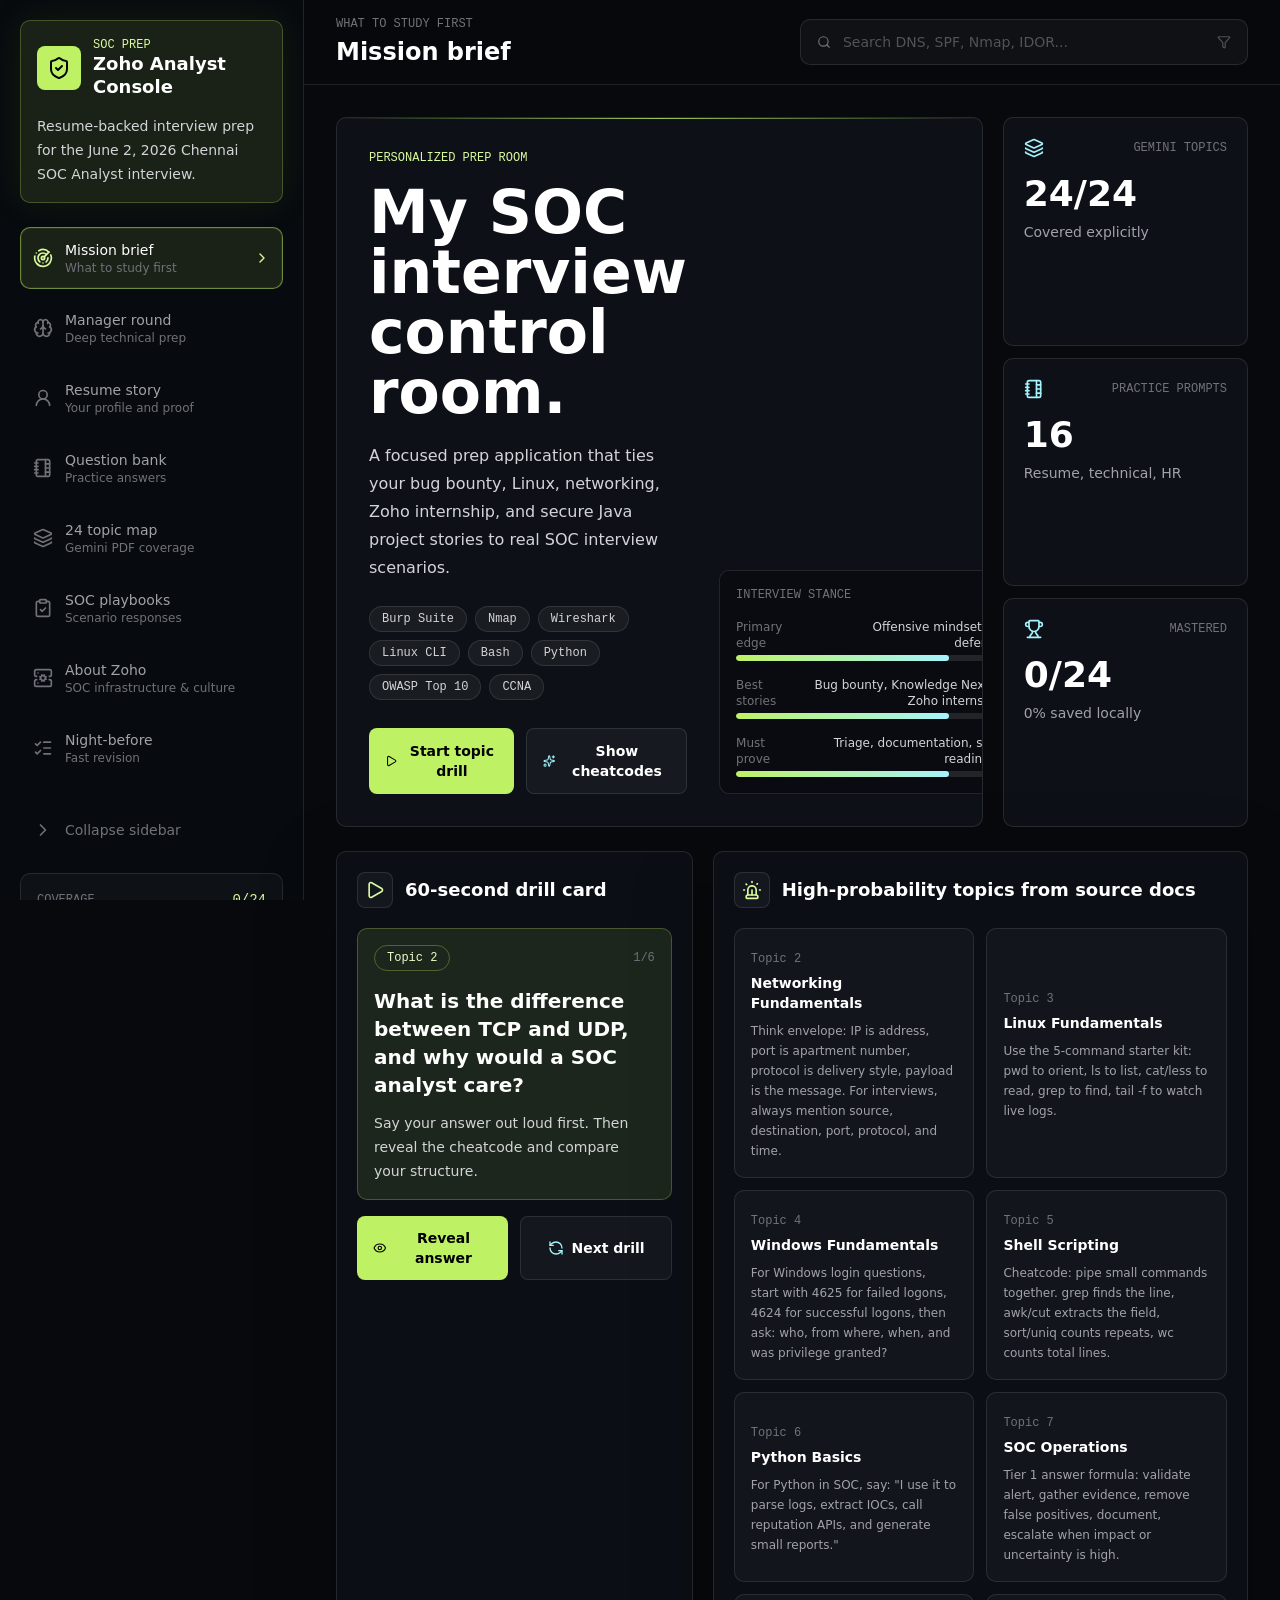
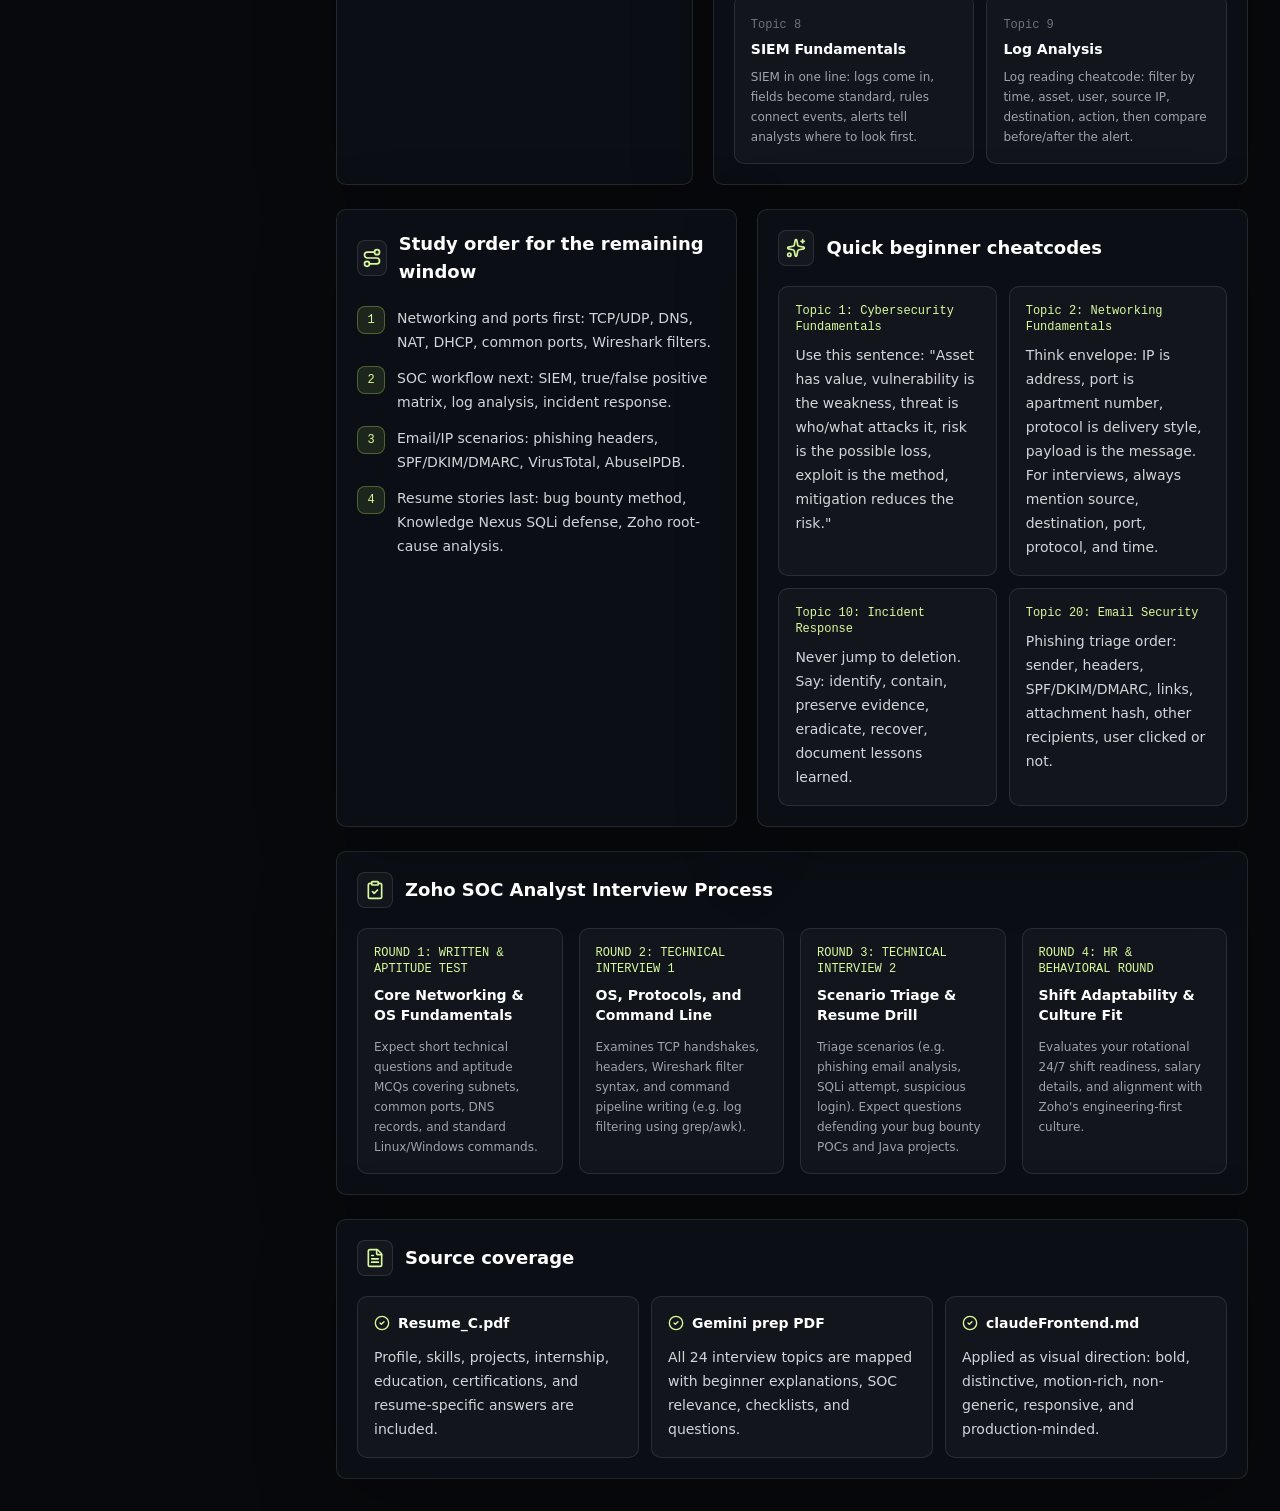
==== commit 238c6b6d: "Deploying to gh-pages from @ Kutral/temp@763376e9b3f76990145416c16ea17abcbb31dcab 🚀" ====
--- a/index.html
+++ b/index.html
@@ -4,8 +4,8 @@
     <meta charset="UTF-8" />
     <meta name="viewport" content="width=device-width, initial-scale=1.0" />
     <title>Zoho SOC Analyst Interview Study Guide</title>
-    <script type="module" crossorigin src="./assets/index-6_HhThQO.js"></script>
-    <link rel="stylesheet" crossorigin href="./assets/index-1BO_6se_.css">
+    <script type="module" crossorigin src="./assets/index-BSbZPgrz.js"></script>
+    <link rel="stylesheet" crossorigin href="./assets/index-Cc7nvlyt.css">
   </head>
   <body>
     <div id="root"></div>
--- a/assets/index-Cc7nvlyt.css
+++ b/assets/index-Cc7nvlyt.css
@@ -0,0 +1 @@
+*,:before,:after{--tw-border-spacing-x: 0;--tw-border-spacing-y: 0;--tw-translate-x: 0;--tw-translate-y: 0;--tw-rotate: 0;--tw-skew-x: 0;--tw-skew-y: 0;--tw-scale-x: 1;--tw-scale-y: 1;--tw-pan-x: ;--tw-pan-y: ;--tw-pinch-zoom: ;--tw-scroll-snap-strictness: proximity;--tw-gradient-from-position: ;--tw-gradient-via-position: ;--tw-gradient-to-position: ;--tw-ordinal: ;--tw-slashed-zero: ;--tw-numeric-figure: ;--tw-numeric-spacing: ;--tw-numeric-fraction: ;--tw-ring-inset: ;--tw-ring-offset-width: 0px;--tw-ring-offset-color: #fff;--tw-ring-color: rgb(59 130 246 / .5);--tw-ring-offset-shadow: 0 0 #0000;--tw-ring-shadow: 0 0 #0000;--tw-shadow: 0 0 #0000;--tw-shadow-colored: 0 0 #0000;--tw-blur: ;--tw-brightness: ;--tw-contrast: ;--tw-grayscale: ;--tw-hue-rotate: ;--tw-invert: ;--tw-saturate: ;--tw-sepia: ;--tw-drop-shadow: ;--tw-backdrop-blur: ;--tw-backdrop-brightness: ;--tw-backdrop-contrast: ;--tw-backdrop-grayscale: ;--tw-backdrop-hue-rotate: ;--tw-backdrop-invert: ;--tw-backdrop-opacity: ;--tw-backdrop-saturate: ;--tw-backdrop-sepia: ;--tw-contain-size: ;--tw-contain-layout: ;--tw-contain-paint: ;--tw-contain-style: }::backdrop{--tw-border-spacing-x: 0;--tw-border-spacing-y: 0;--tw-translate-x: 0;--tw-translate-y: 0;--tw-rotate: 0;--tw-skew-x: 0;--tw-skew-y: 0;--tw-scale-x: 1;--tw-scale-y: 1;--tw-pan-x: ;--tw-pan-y: ;--tw-pinch-zoom: ;--tw-scroll-snap-strictness: proximity;--tw-gradient-from-position: ;--tw-gradient-via-position: ;--tw-gradient-to-position: ;--tw-ordinal: ;--tw-slashed-zero: ;--tw-numeric-figure: ;--tw-numeric-spacing: ;--tw-numeric-fraction: ;--tw-ring-inset: ;--tw-ring-offset-width: 0px;--tw-ring-offset-color: #fff;--tw-ring-color: rgb(59 130 246 / .5);--tw-ring-offset-shadow: 0 0 #0000;--tw-ring-shadow: 0 0 #0000;--tw-shadow: 0 0 #0000;--tw-shadow-colored: 0 0 #0000;--tw-blur: ;--tw-brightness: ;--tw-contrast: ;--tw-grayscale: ;--tw-hue-rotate: ;--tw-invert: ;--tw-saturate: ;--tw-sepia: ;--tw-drop-shadow: ;--tw-backdrop-blur: ;--tw-backdrop-brightness: ;--tw-backdrop-contrast: ;--tw-backdrop-grayscale: ;--tw-backdrop-hue-rotate: ;--tw-backdrop-invert: ;--tw-backdrop-opacity: ;--tw-backdrop-saturate: ;--tw-backdrop-sepia: ;--tw-contain-size: ;--tw-contain-layout: ;--tw-contain-paint: ;--tw-contain-style: }*,:before,:after{box-sizing:border-box;border-width:0;border-style:solid;border-color:#e5e7eb}:before,:after{--tw-content: ""}html,:host{line-height:1.5;-webkit-text-size-adjust:100%;-moz-tab-size:4;-o-tab-size:4;tab-size:4;font-family:ui-sans-serif,system-ui,sans-serif,"Apple Color Emoji","Segoe UI Emoji",Segoe UI Symbol,"Noto Color Emoji";font-feature-settings:normal;font-variation-settings:normal;-webkit-tap-highlight-color:transparent}body{margin:0;line-height:inherit}hr{height:0;color:inherit;border-top-width:1px}abbr:where([title]){-webkit-text-decoration:underline dotted;text-decoration:underline dotted}h1,h2,h3,h4,h5,h6{font-size:inherit;font-weight:inherit}a{color:inherit;text-decoration:inherit}b,strong{font-weight:bolder}code,kbd,samp,pre{font-family:ui-monospace,SFMono-Regular,Menlo,Monaco,Consolas,Liberation Mono,Courier New,monospace;font-feature-settings:normal;font-variation-settings:normal;font-size:1em}small{font-size:80%}sub,sup{font-size:75%;line-height:0;position:relative;vertical-align:baseline}sub{bottom:-.25em}sup{top:-.5em}table{text-indent:0;border-color:inherit;border-collapse:collapse}button,input,optgroup,select,textarea{font-family:inherit;font-feature-settings:inherit;font-variation-settings:inherit;font-size:100%;font-weight:inherit;line-height:inherit;letter-spacing:inherit;color:inherit;margin:0;padding:0}button,select{text-transform:none}button,input:where([type=button]),input:where([type=reset]),input:where([type=submit]){-webkit-appearance:button;background-color:transparent;background-image:none}:-moz-focusring{outline:auto}:-moz-ui-invalid{box-shadow:none}progress{vertical-align:baseline}::-webkit-inner-spin-button,::-webkit-outer-spin-button{height:auto}[type=search]{-webkit-appearance:textfield;outline-offset:-2px}::-webkit-search-decoration{-webkit-appearance:none}::-webkit-file-upload-button{-webkit-appearance:button;font:inherit}summary{display:list-item}blockquote,dl,dd,h1,h2,h3,h4,h5,h6,hr,figure,p,pre{margin:0}fieldset{margin:0;padding:0}legend{padding:0}ol,ul,menu{list-style:none;margin:0;padding:0}dialog{padding:0}textarea{resize:vertical}input::-moz-placeholder,textarea::-moz-placeholder{opacity:1;color:#9ca3af}input::placeholder,textarea::placeholder{opacity:1;color:#9ca3af}button,[role=button]{cursor:pointer}:disabled{cursor:default}img,svg,video,canvas,audio,iframe,embed,object{display:block;vertical-align:middle}img,video{max-width:100%;height:auto}[hidden]:where(:not([hidden=until-found])){display:none}:root{--background: 0 0% 100%;--foreground: 240 10% 3.9%;--card: 0 0% 100%;--card-foreground: 240 10% 3.9%;--popover: 0 0% 100%;--popover-foreground: 240 10% 3.9%;--primary: 240 5.9% 10%;--primary-foreground: 0 0% 98%;--secondary: 240 4.8% 95.9%;--secondary-foreground: 240 5.9% 10%;--muted: 240 4.8% 95.9%;--muted-foreground: 240 3.8% 46.1%;--accent: 240 4.8% 95.9%;--accent-foreground: 240 5.9% 10%;--destructive: 0 84.2% 60.2%;--destructive-foreground: 0 0% 98%;--border: 240 5.9% 90%;--input: 240 5.9% 90%;--ring: 240 5.9% 10%;--radius: .625rem;--sidebar-background: 0 0% 98%;--sidebar-foreground: 240 5.3% 26.1%;--sidebar-primary: 240 5.9% 10%;--sidebar-primary-foreground: 0 0% 98%;--sidebar-accent: 240 4.8% 95.9%;--sidebar-accent-foreground: 240 5.9% 10%;--sidebar-border: 220 13% 91%;--sidebar-ring: 217.2 91.2% 59.8%}.dark{--background: 240 10% 3.9%;--foreground: 0 0% 98%;--card: 240 10% 3.9%;--card-foreground: 0 0% 98%;--popover: 240 10% 3.9%;--popover-foreground: 0 0% 98%;--primary: 0 0% 98%;--primary-foreground: 240 5.9% 10%;--secondary: 240 3.7% 15.9%;--secondary-foreground: 0 0% 98%;--muted: 240 3.7% 15.9%;--muted-foreground: 240 5% 64.9%;--accent: 240 3.7% 15.9%;--accent-foreground: 0 0% 98%;--destructive: 0 62.8% 30.6%;--destructive-foreground: 0 0% 98%;--border: 240 3.7% 15.9%;--input: 240 3.7% 15.9%;--ring: 240 4.9% 83.9%;--sidebar-background: 240 5.9% 10%;--sidebar-foreground: 240 4.8% 95.9%;--sidebar-primary: 224.3 76.3% 48%;--sidebar-primary-foreground: 0 0% 100%;--sidebar-accent: 240 3.7% 15.9%;--sidebar-accent-foreground: 240 4.8% 95.9%;--sidebar-border: 240 3.7% 15.9%;--sidebar-ring: 217.2 91.2% 59.8%}*{border-color:hsl(var(--border))}body{background-color:hsl(var(--background));color:hsl(var(--foreground))}.container{width:100%}@media(min-width:640px){.container{max-width:640px}}@media(min-width:768px){.container{max-width:768px}}@media(min-width:1024px){.container{max-width:1024px}}@media(min-width:1280px){.container{max-width:1280px}}@media(min-width:1536px){.container{max-width:1536px}}.sr-only{position:absolute;width:1px;height:1px;padding:0;margin:-1px;overflow:hidden;clip:rect(0,0,0,0);white-space:nowrap;border-width:0}.pointer-events-none{pointer-events:none}.visible{visibility:visible}.invisible{visibility:hidden}.static{position:static}.fixed{position:fixed}.absolute{position:absolute}.relative{position:relative}.sticky{position:sticky}.inset-0{inset:0}.inset-x-0{left:0;right:0}.inset-x-3{left:.75rem;right:.75rem}.inset-y-0{top:0;bottom:0}.-bottom-12{bottom:-3rem}.-left-12{left:-3rem}.-right-12{right:-3rem}.-top-12{top:-3rem}.bottom-0{bottom:0}.bottom-3{bottom:.75rem}.left-0{left:0}.left-1\/2{left:50%}.left-2{left:.5rem}.left-\[50\%\]{left:50%}.right-0{right:0}.right-1{right:.25rem}.right-2{right:.5rem}.right-3{right:.75rem}.right-4{right:1rem}.top-0{top:0}.top-1\.5{top:.375rem}.top-1\/2{top:50%}.top-3\.5{top:.875rem}.top-4{top:1rem}.top-\[1px\]{top:1px}.top-\[50\%\]{top:50%}.top-\[60\%\]{top:60%}.top-full{top:100%}.isolate{isolation:isolate}.-z-10{z-index:-10}.z-10{z-index:10}.z-20{z-index:20}.z-30{z-index:30}.z-40{z-index:40}.z-50{z-index:50}.z-\[1\]{z-index:1}.order-first{order:-9999}.order-last{order:9999}.col-start-2{grid-column-start:2}.row-span-2{grid-row:span 2 / span 2}.row-start-1{grid-row-start:1}.\!m-0{margin:0!important}.-mx-1{margin-left:-.25rem;margin-right:-.25rem}.-my-2{margin-top:-.5rem;margin-bottom:-.5rem}.mx-2{margin-left:.5rem;margin-right:.5rem}.mx-3\.5{margin-left:.875rem;margin-right:.875rem}.mx-auto{margin-left:auto;margin-right:auto}.my-0{margin-top:0;margin-bottom:0}.my-0\.5{margin-top:.125rem;margin-bottom:.125rem}.my-1{margin-top:.25rem;margin-bottom:.25rem}.my-2{margin-top:.5rem;margin-bottom:.5rem}.-ml-4{margin-left:-1rem}.-mt-4{margin-top:-1rem}.mb-1{margin-bottom:.25rem}.mb-2{margin-bottom:.5rem}.mb-3{margin-bottom:.75rem}.mb-4{margin-bottom:1rem}.mb-5{margin-bottom:1.25rem}.ml-1{margin-left:.25rem}.ml-4{margin-left:1rem}.ml-auto{margin-left:auto}.mt-0\.5{margin-top:.125rem}.mt-1{margin-top:.25rem}.mt-1\.5{margin-top:.375rem}.mt-2{margin-top:.5rem}.mt-3{margin-top:.75rem}.mt-4{margin-top:1rem}.mt-5{margin-top:1.25rem}.mt-6{margin-top:1.5rem}.mt-7{margin-top:1.75rem}.mt-8{margin-top:2rem}.mt-auto{margin-top:auto}.line-clamp-1{overflow:hidden;display:-webkit-box;-webkit-box-orient:vertical;-webkit-line-clamp:1}.line-clamp-2{overflow:hidden;display:-webkit-box;-webkit-box-orient:vertical;-webkit-line-clamp:2}.block{display:block}.inline{display:inline}.flex{display:flex}.inline-flex{display:inline-flex}.table{display:table}.table-caption{display:table-caption}.table-cell{display:table-cell}.table-row{display:table-row}.grid{display:grid}.contents{display:contents}.hidden{display:none}.aspect-square{aspect-ratio:1 / 1}.aspect-video{aspect-ratio:16 / 9}.size-10{width:2.5rem;height:2.5rem}.size-2{width:.5rem;height:.5rem}.size-2\.5{width:.625rem;height:.625rem}.size-3{width:.75rem;height:.75rem}.size-3\.5{width:.875rem;height:.875rem}.size-4{width:1rem;height:1rem}.size-6{width:1.5rem;height:1.5rem}.size-7{width:1.75rem;height:1.75rem}.size-8{width:2rem;height:2rem}.size-9{width:2.25rem;height:2.25rem}.size-auto{width:auto;height:auto}.size-full{width:100%;height:100%}.h-1\.5{height:.375rem}.h-10{height:2.5rem}.h-11{height:2.75rem}.h-12{height:3rem}.h-2{height:.5rem}.h-2\.5{height:.625rem}.h-3{height:.75rem}.h-3\.5{height:.875rem}.h-4{height:1rem}.h-5{height:1.25rem}.h-6{height:1.5rem}.h-7{height:1.75rem}.h-8{height:2rem}.h-9{height:2.25rem}.h-\[1\.15rem\]{height:1.15rem}.h-\[calc\(100\%-1px\)\]{height:calc(100% - 1px)}.h-\[var\(--radix-navigation-menu-viewport-height\)\]{height:var(--radix-navigation-menu-viewport-height)}.h-\[var\(--radix-select-trigger-height\)\]{height:var(--radix-select-trigger-height)}.h-auto{height:auto}.h-full{height:100%}.h-px{height:1px}.h-svh{height:100svh}.max-h-\[300px\]{max-height:300px}.min-h-0{min-height:0px}.min-h-14{min-height:3.5rem}.min-h-16{min-height:4rem}.min-h-4{min-height:1rem}.min-h-full{min-height:100%}.min-h-screen{min-height:100vh}.min-h-svh{min-height:100svh}.w-0{width:0px}.w-1{width:.25rem}.w-10{width:2.5rem}.w-11{width:2.75rem}.w-12{width:3rem}.w-2{width:.5rem}.w-2\.5{width:.625rem}.w-3{width:.75rem}.w-3\.5{width:.875rem}.w-3\/4{width:75%}.w-4{width:1rem}.w-4\/5{width:80%}.w-5{width:1.25rem}.w-6{width:1.5rem}.w-64{width:16rem}.w-7{width:1.75rem}.w-72{width:18rem}.w-8{width:2rem}.w-9{width:2.25rem}.w-\[100px\]{width:100px}.w-auto{width:auto}.w-fit{width:-moz-fit-content;width:fit-content}.w-full{width:100%}.w-max{width:-moz-max-content;width:max-content}.w-px{width:1px}.min-w-0{min-width:0px}.min-w-10{min-width:2.5rem}.min-w-5{min-width:1.25rem}.min-w-8{min-width:2rem}.min-w-9{min-width:2.25rem}.min-w-\[12rem\]{min-width:12rem}.min-w-\[8rem\]{min-width:8rem}.min-w-\[var\(--radix-select-trigger-width\)\]{min-width:var(--radix-select-trigger-width)}.max-w-2xl{max-width:42rem}.max-w-3xl{max-width:48rem}.max-w-4xl{max-width:56rem}.max-w-7xl{max-width:80rem}.max-w-\[calc\(100\%-2rem\)\]{max-width:calc(100% - 2rem)}.max-w-max{max-width:-moz-max-content;max-width:max-content}.max-w-sm{max-width:24rem}.flex-1{flex:1 1 0%}.shrink-0{flex-shrink:0}.grow{flex-grow:1}.grow-0{flex-grow:0}.basis-full{flex-basis:100%}.caption-bottom{caption-side:bottom}.border-collapse{border-collapse:collapse}.-translate-x-1\/2{--tw-translate-x: -50%;transform:translate(var(--tw-translate-x),var(--tw-translate-y)) rotate(var(--tw-rotate)) skew(var(--tw-skew-x)) skewY(var(--tw-skew-y)) scaleX(var(--tw-scale-x)) scaleY(var(--tw-scale-y))}.-translate-x-px{--tw-translate-x: -1px;transform:translate(var(--tw-translate-x),var(--tw-translate-y)) rotate(var(--tw-rotate)) skew(var(--tw-skew-x)) skewY(var(--tw-skew-y)) scaleX(var(--tw-scale-x)) scaleY(var(--tw-scale-y))}.-translate-y-1\/2{--tw-translate-y: -50%;transform:translate(var(--tw-translate-x),var(--tw-translate-y)) rotate(var(--tw-rotate)) skew(var(--tw-skew-x)) skewY(var(--tw-skew-y)) scaleX(var(--tw-scale-x)) scaleY(var(--tw-scale-y))}.translate-x-\[-50\%\]{--tw-translate-x: -50%;transform:translate(var(--tw-translate-x),var(--tw-translate-y)) rotate(var(--tw-rotate)) skew(var(--tw-skew-x)) skewY(var(--tw-skew-y)) scaleX(var(--tw-scale-x)) scaleY(var(--tw-scale-y))}.translate-x-px{--tw-translate-x: 1px;transform:translate(var(--tw-translate-x),var(--tw-translate-y)) rotate(var(--tw-rotate)) skew(var(--tw-skew-x)) skewY(var(--tw-skew-y)) scaleX(var(--tw-scale-x)) scaleY(var(--tw-scale-y))}.translate-y-0\.5{--tw-translate-y: .125rem;transform:translate(var(--tw-translate-x),var(--tw-translate-y)) rotate(var(--tw-rotate)) skew(var(--tw-skew-x)) skewY(var(--tw-skew-y)) scaleX(var(--tw-scale-x)) scaleY(var(--tw-scale-y))}.translate-y-\[-50\%\]{--tw-translate-y: -50%;transform:translate(var(--tw-translate-x),var(--tw-translate-y)) rotate(var(--tw-rotate)) skew(var(--tw-skew-x)) skewY(var(--tw-skew-y)) scaleX(var(--tw-scale-x)) scaleY(var(--tw-scale-y))}.translate-y-\[calc\(-50\%_-_2px\)\]{--tw-translate-y: calc(-50% - 2px) ;transform:translate(var(--tw-translate-x),var(--tw-translate-y)) rotate(var(--tw-rotate)) skew(var(--tw-skew-x)) skewY(var(--tw-skew-y)) scaleX(var(--tw-scale-x)) scaleY(var(--tw-scale-y))}.rotate-180{--tw-rotate: 180deg;transform:translate(var(--tw-translate-x),var(--tw-translate-y)) rotate(var(--tw-rotate)) skew(var(--tw-skew-x)) skewY(var(--tw-skew-y)) scaleX(var(--tw-scale-x)) scaleY(var(--tw-scale-y))}.rotate-45{--tw-rotate: 45deg;transform:translate(var(--tw-translate-x),var(--tw-translate-y)) rotate(var(--tw-rotate)) skew(var(--tw-skew-x)) skewY(var(--tw-skew-y)) scaleX(var(--tw-scale-x)) scaleY(var(--tw-scale-y))}.rotate-90{--tw-rotate: 90deg;transform:translate(var(--tw-translate-x),var(--tw-translate-y)) rotate(var(--tw-rotate)) skew(var(--tw-skew-x)) skewY(var(--tw-skew-y)) scaleX(var(--tw-scale-x)) scaleY(var(--tw-scale-y))}.transform{transform:translate(var(--tw-translate-x),var(--tw-translate-y)) rotate(var(--tw-rotate)) skew(var(--tw-skew-x)) skewY(var(--tw-skew-y)) scaleX(var(--tw-scale-x)) scaleY(var(--tw-scale-y))}@keyframes caret-blink{0%,70%,to{opacity:1}20%,50%{opacity:0}}.animate-caret-blink{animation:caret-blink 1.25s ease-out infinite}@keyframes pulse{50%{opacity:.5}}.animate-pulse{animation:pulse 2s cubic-bezier(.4,0,.6,1) infinite}@keyframes spin{to{transform:rotate(360deg)}}.animate-spin{animation:spin 1s linear infinite}.cursor-default{cursor:default}.cursor-text{cursor:text}.touch-none{touch-action:none}.select-none{-webkit-user-select:none;-moz-user-select:none;user-select:none}.resize-none{resize:none}.scroll-my-1{scroll-margin-top:.25rem;scroll-margin-bottom:.25rem}.scroll-py-1{scroll-padding-top:.25rem;scroll-padding-bottom:.25rem}.list-decimal{list-style-type:decimal}.list-disc{list-style-type:disc}.list-none{list-style-type:none}.auto-rows-min{grid-auto-rows:min-content}.grid-cols-1{grid-template-columns:repeat(1,minmax(0,1fr))}.grid-cols-2{grid-template-columns:repeat(2,minmax(0,1fr))}.grid-cols-8{grid-template-columns:repeat(8,minmax(0,1fr))}.grid-cols-\[0_1fr\]{grid-template-columns:0 1fr}.grid-rows-\[auto_auto\]{grid-template-rows:auto auto}.flex-row{flex-direction:row}.flex-col{flex-direction:column}.flex-col-reverse{flex-direction:column-reverse}.flex-wrap{flex-wrap:wrap}.place-content-center{place-content:center}.place-items-center{place-items:center}.items-start{align-items:flex-start}.items-end{align-items:flex-end}.items-center{align-items:center}.items-stretch{align-items:stretch}.justify-start{justify-content:flex-start}.justify-center{justify-content:center}.justify-between{justify-content:space-between}.justify-items-start{justify-items:start}.gap-0\.5{gap:.125rem}.gap-1{gap:.25rem}.gap-1\.5{gap:.375rem}.gap-2{gap:.5rem}.gap-2\.5{gap:.625rem}.gap-3{gap:.75rem}.gap-4{gap:1rem}.gap-5{gap:1.25rem}.gap-6{gap:1.5rem}.gap-7{gap:1.75rem}.gap-8{gap:2rem}.gap-\[--spacing\(var\(--gap\)\)\]{gap:var(--spacing(var(--gap)))}.gap-y-0\.5{row-gap:.125rem}.space-y-1>:not([hidden])~:not([hidden]){--tw-space-y-reverse: 0;margin-top:calc(.25rem * calc(1 - var(--tw-space-y-reverse)));margin-bottom:calc(.25rem * var(--tw-space-y-reverse))}.space-y-2>:not([hidden])~:not([hidden]){--tw-space-y-reverse: 0;margin-top:calc(.5rem * calc(1 - var(--tw-space-y-reverse)));margin-bottom:calc(.5rem * var(--tw-space-y-reverse))}.space-y-3>:not([hidden])~:not([hidden]){--tw-space-y-reverse: 0;margin-top:calc(.75rem * calc(1 - var(--tw-space-y-reverse)));margin-bottom:calc(.75rem * var(--tw-space-y-reverse))}.space-y-4>:not([hidden])~:not([hidden]){--tw-space-y-reverse: 0;margin-top:calc(1rem * calc(1 - var(--tw-space-y-reverse)));margin-bottom:calc(1rem * var(--tw-space-y-reverse))}.space-y-5>:not([hidden])~:not([hidden]){--tw-space-y-reverse: 0;margin-top:calc(1.25rem * calc(1 - var(--tw-space-y-reverse)));margin-bottom:calc(1.25rem * var(--tw-space-y-reverse))}.space-y-6>:not([hidden])~:not([hidden]){--tw-space-y-reverse: 0;margin-top:calc(1.5rem * calc(1 - var(--tw-space-y-reverse)));margin-bottom:calc(1.5rem * var(--tw-space-y-reverse))}.self-start{align-self:flex-start}.self-stretch{align-self:stretch}.justify-self-end{justify-self:end}.overflow-auto{overflow:auto}.overflow-hidden{overflow:hidden}.overflow-x-auto{overflow-x:auto}.overflow-y-auto{overflow-y:auto}.overflow-x-hidden{overflow-x:hidden}.truncate{overflow:hidden;text-overflow:ellipsis;white-space:nowrap}.whitespace-nowrap{white-space:nowrap}.text-balance{text-wrap:balance}.break-words{overflow-wrap:break-word}.rounded{border-radius:.25rem}.rounded-\[2px\]{border-radius:2px}.rounded-\[4px\]{border-radius:4px}.rounded-\[calc\(var\(--radius\)-5px\)\]{border-radius:calc(var(--radius) - 5px)}.rounded-\[inherit\]{border-radius:inherit}.rounded-full{border-radius:9999px}.rounded-lg{border-radius:var(--radius)}.rounded-md{border-radius:calc(var(--radius) - 2px)}.rounded-none{border-radius:0}.rounded-sm{border-radius:calc(var(--radius) - 4px)}.rounded-xl{border-radius:calc(var(--radius) + 4px)}.rounded-xs{border-radius:calc(var(--radius) - 6px)}.rounded-l-md{border-top-left-radius:calc(var(--radius) - 2px);border-bottom-left-radius:calc(var(--radius) - 2px)}.rounded-r-md{border-top-right-radius:calc(var(--radius) - 2px);border-bottom-right-radius:calc(var(--radius) - 2px)}.rounded-tl-sm{border-top-left-radius:calc(var(--radius) - 4px)}.border{border-width:1px}.border-0{border-width:0px}.border-\[1\.5px\]{border-width:1.5px}.border-y{border-top-width:1px;border-bottom-width:1px}.border-b{border-bottom-width:1px}.border-l{border-left-width:1px}.border-r{border-right-width:1px}.border-t{border-top-width:1px}.border-dashed{border-style:dashed}.border-amber-300\/20{border-color:#fcd34d33}.border-amber-300\/25{border-color:#fcd34d40}.border-amber-300\/30{border-color:#fcd34d4d}.border-border{border-color:hsl(var(--border))}.border-border\/50{border-color:hsl(var(--border) / .5)}.border-cyan-300\/20{border-color:#67e8f933}.border-cyan-300\/25{border-color:#67e8f940}.border-cyan-300\/30{border-color:#67e8f94d}.border-emerald-300\/30{border-color:#6ee7b74d}.border-input{border-color:hsl(var(--input))}.border-lime-300\/20{border-color:#bef26433}.border-lime-300\/25{border-color:#bef26440}.border-lime-300\/30{border-color:#bef2644d}.border-lime-300\/40{border-color:#bef26466}.border-lime-300\/45{border-color:#bef26473}.border-lime-300\/50{border-color:#bef26480}.border-primary{border-color:hsl(var(--primary))}.border-rose-300\/25{border-color:#fda4af40}.border-rose-300\/30{border-color:#fda4af4d}.border-sidebar-border{border-color:hsl(var(--sidebar-border))}.border-sky-300\/30{border-color:#7dd3fc4d}.border-transparent{border-color:transparent}.border-violet-300\/25{border-color:#c4b5fd40}.border-violet-300\/30{border-color:#c4b5fd4d}.border-white\/10{border-color:#ffffff1a}.border-white\/5{border-color:#ffffff0d}.border-zinc-300\/30{border-color:#d4d4d84d}.border-l-transparent{border-left-color:transparent}.border-t-transparent{border-top-color:transparent}.bg-\[\#07090c\]{--tw-bg-opacity: 1;background-color:rgb(7 9 12 / var(--tw-bg-opacity, 1))}.bg-\[\#07090c\]\/90{background-color:#07090ce6}.bg-\[\#080b0f\]\/95{background-color:#080b0ff2}.bg-\[\#090d12\]\/95{background-color:#090d12f2}.bg-\[\#0d1117\]{--tw-bg-opacity: 1;background-color:rgb(13 17 23 / var(--tw-bg-opacity, 1))}.bg-\[\#0d1117\]\/80{background-color:#0d1117cc}.bg-\[\#0d1117\]\/90{background-color:#0d1117e6}.bg-accent{background-color:hsl(var(--accent))}.bg-amber-300\/10{background-color:#fcd34d1a}.bg-background{background-color:hsl(var(--background))}.bg-black\/20{background-color:#0003}.bg-black\/25{background-color:#00000040}.bg-black\/30{background-color:#0000004d}.bg-black\/50{background-color:#00000080}.bg-border{background-color:hsl(var(--border))}.bg-card{background-color:hsl(var(--card))}.bg-cyan-300\/10{background-color:#67e8f91a}.bg-destructive{--tw-bg-opacity: 1;background-color:hsl(var(--destructive) / var(--tw-bg-opacity, 1))}.bg-emerald-300\/10{background-color:#6ee7b71a}.bg-foreground{background-color:hsl(var(--foreground))}.bg-input{background-color:hsl(var(--input))}.bg-lime-300{--tw-bg-opacity: 1;background-color:rgb(190 242 100 / var(--tw-bg-opacity, 1))}.bg-lime-300\/10{background-color:#bef2641a}.bg-lime-300\/15{background-color:#bef26426}.bg-lime-300\/5{background-color:#bef2640d}.bg-muted{background-color:hsl(var(--muted))}.bg-muted\/50{background-color:hsl(var(--muted) / .5)}.bg-popover{background-color:hsl(var(--popover))}.bg-primary{background-color:hsl(var(--primary))}.bg-primary\/20{background-color:hsl(var(--primary) / .2)}.bg-rose-300\/10{background-color:#fda4af1a}.bg-secondary{background-color:hsl(var(--secondary))}.bg-sidebar{background-color:hsl(var(--sidebar-background))}.bg-sidebar-border{background-color:hsl(var(--sidebar-border))}.bg-sky-300\/10{background-color:#7dd3fc1a}.bg-transparent{background-color:transparent}.bg-violet-300\/10{background-color:#c4b5fd1a}.bg-white{--tw-bg-opacity: 1;background-color:rgb(255 255 255 / var(--tw-bg-opacity, 1))}.bg-white\/10{background-color:#ffffff1a}.bg-white\/\[0\.03\]{background-color:#ffffff08}.bg-white\/\[0\.04\]{background-color:#ffffff0a}.bg-white\/\[0\.05\]{background-color:#ffffff0d}.bg-zinc-300\/10{background-color:#d4d4d81a}.bg-gradient-to-r{background-image:linear-gradient(to right,var(--tw-gradient-stops))}.from-lime-300{--tw-gradient-from: #bef264 var(--tw-gradient-from-position);--tw-gradient-to: rgb(190 242 100 / 0) var(--tw-gradient-to-position);--tw-gradient-stops: var(--tw-gradient-from), var(--tw-gradient-to)}.from-transparent{--tw-gradient-from: transparent var(--tw-gradient-from-position);--tw-gradient-to: rgb(0 0 0 / 0) var(--tw-gradient-to-position);--tw-gradient-stops: var(--tw-gradient-from), var(--tw-gradient-to)}.via-lime-300\/80{--tw-gradient-to: rgb(190 242 100 / 0) var(--tw-gradient-to-position);--tw-gradient-stops: var(--tw-gradient-from), rgb(190 242 100 / .8) var(--tw-gradient-via-position), var(--tw-gradient-to)}.to-cyan-200{--tw-gradient-to: #a5f3fc var(--tw-gradient-to-position)}.to-transparent{--tw-gradient-to: transparent var(--tw-gradient-to-position)}.fill-current{fill:currentColor}.fill-foreground{fill:hsl(var(--foreground))}.fill-primary{fill:hsl(var(--primary))}.p-0{padding:0}.p-1{padding:.25rem}.p-2{padding:.5rem}.p-3{padding:.75rem}.p-4{padding:1rem}.p-5{padding:1.25rem}.p-6{padding:1.5rem}.p-\[3px\]{padding:3px}.p-px{padding:1px}.px-1{padding-left:.25rem;padding-right:.25rem}.px-1\.5{padding-left:.375rem;padding-right:.375rem}.px-2{padding-left:.5rem;padding-right:.5rem}.px-2\.5{padding-left:.625rem;padding-right:.625rem}.px-3{padding-left:.75rem;padding-right:.75rem}.px-4{padding-left:1rem;padding-right:1rem}.px-5{padding-left:1.25rem;padding-right:1.25rem}.px-6{padding-left:1.5rem;padding-right:1.5rem}.py-0\.5{padding-top:.125rem;padding-bottom:.125rem}.py-1{padding-top:.25rem;padding-bottom:.25rem}.py-1\.5{padding-top:.375rem;padding-bottom:.375rem}.py-2{padding-top:.5rem;padding-bottom:.5rem}.py-3{padding-top:.75rem;padding-bottom:.75rem}.py-4{padding-top:1rem;padding-bottom:1rem}.py-6{padding-top:1.5rem;padding-bottom:1.5rem}.pb-1{padding-bottom:.25rem}.pb-28{padding-bottom:7rem}.pb-3{padding-bottom:.75rem}.pb-4{padding-bottom:1rem}.pl-2{padding-left:.5rem}.pl-3{padding-left:.75rem}.pl-4{padding-left:1rem}.pl-8{padding-left:2rem}.pr-1{padding-right:.25rem}.pr-2{padding-right:.5rem}.pr-2\.5{padding-right:.625rem}.pr-3{padding-right:.75rem}.pr-8{padding-right:2rem}.pt-0{padding-top:0}.pt-3{padding-top:.75rem}.pt-4{padding-top:1rem}.pt-6{padding-top:1.5rem}.pt-8{padding-top:2rem}.text-left{text-align:left}.text-center{text-align:center}.text-right{text-align:right}.align-middle{vertical-align:middle}.font-mono{font-family:ui-monospace,SFMono-Regular,Menlo,Monaco,Consolas,Liberation Mono,Courier New,monospace}.font-sans{font-family:ui-sans-serif,system-ui,sans-serif,"Apple Color Emoji","Segoe UI Emoji",Segoe UI Symbol,"Noto Color Emoji"}.text-2xl{font-size:1.5rem;line-height:2rem}.text-3xl{font-size:1.875rem;line-height:2.25rem}.text-4xl{font-size:2.25rem;line-height:2.5rem}.text-\[0\.8rem\]{font-size:.8rem}.text-\[10px\]{font-size:10px}.text-\[11px\]{font-size:11px}.text-base{font-size:1rem;line-height:1.5rem}.text-lg{font-size:1.125rem;line-height:1.75rem}.text-sm{font-size:.875rem;line-height:1.25rem}.text-sm\/relaxed{font-size:.875rem;line-height:1.625}.text-xl{font-size:1.25rem;line-height:1.75rem}.text-xs{font-size:.75rem;line-height:1rem}.font-bold{font-weight:700}.font-medium{font-weight:500}.font-normal{font-weight:400}.font-semibold{font-weight:600}.uppercase{text-transform:uppercase}.tabular-nums{--tw-numeric-spacing: tabular-nums;font-variant-numeric:var(--tw-ordinal) var(--tw-slashed-zero) var(--tw-numeric-figure) var(--tw-numeric-spacing) var(--tw-numeric-fraction)}.leading-5{line-height:1.25rem}.leading-6{line-height:1.5rem}.leading-7{line-height:1.75rem}.leading-none{line-height:1}.leading-normal{line-height:1.5}.leading-snug{line-height:1.375}.leading-tight{line-height:1.25}.tracking-\[0\.16em\]{letter-spacing:.16em}.tracking-\[0\.18em\]{letter-spacing:.18em}.tracking-\[0\.22em\]{letter-spacing:.22em}.tracking-\[0\.24em\]{letter-spacing:.24em}.tracking-\[0\.28em\]{letter-spacing:.28em}.tracking-\[0\.2em\]{letter-spacing:.2em}.tracking-\[0\.3em\]{letter-spacing:.3em}.tracking-tight{letter-spacing:-.025em}.tracking-widest{letter-spacing:.1em}.text-accent-foreground{color:hsl(var(--accent-foreground))}.text-amber-100{--tw-text-opacity: 1;color:rgb(254 243 199 / var(--tw-text-opacity, 1))}.text-amber-200{--tw-text-opacity: 1;color:rgb(253 230 138 / var(--tw-text-opacity, 1))}.text-amber-50{--tw-text-opacity: 1;color:rgb(255 251 235 / var(--tw-text-opacity, 1))}.text-background{color:hsl(var(--background))}.text-black{--tw-text-opacity: 1;color:rgb(0 0 0 / var(--tw-text-opacity, 1))}.text-card-foreground{color:hsl(var(--card-foreground))}.text-current{color:currentColor}.text-cyan-100{--tw-text-opacity: 1;color:rgb(207 250 254 / var(--tw-text-opacity, 1))}.text-cyan-200{--tw-text-opacity: 1;color:rgb(165 243 252 / var(--tw-text-opacity, 1))}.text-cyan-50{--tw-text-opacity: 1;color:rgb(236 254 255 / var(--tw-text-opacity, 1))}.text-destructive{--tw-text-opacity: 1;color:hsl(var(--destructive) / var(--tw-text-opacity, 1))}.text-emerald-200{--tw-text-opacity: 1;color:rgb(167 243 208 / var(--tw-text-opacity, 1))}.text-foreground{color:hsl(var(--foreground))}.text-lime-100{--tw-text-opacity: 1;color:rgb(236 252 203 / var(--tw-text-opacity, 1))}.text-lime-200{--tw-text-opacity: 1;color:rgb(217 249 157 / var(--tw-text-opacity, 1))}.text-lime-300{--tw-text-opacity: 1;color:rgb(190 242 100 / var(--tw-text-opacity, 1))}.text-lime-50{--tw-text-opacity: 1;color:rgb(247 254 231 / var(--tw-text-opacity, 1))}.text-muted-foreground{color:hsl(var(--muted-foreground))}.text-popover-foreground{color:hsl(var(--popover-foreground))}.text-primary{color:hsl(var(--primary))}.text-primary-foreground{color:hsl(var(--primary-foreground))}.text-rose-100{--tw-text-opacity: 1;color:rgb(255 228 230 / var(--tw-text-opacity, 1))}.text-rose-200{--tw-text-opacity: 1;color:rgb(254 205 211 / var(--tw-text-opacity, 1))}.text-rose-300{--tw-text-opacity: 1;color:rgb(253 164 175 / var(--tw-text-opacity, 1))}.text-rose-50{--tw-text-opacity: 1;color:rgb(255 241 242 / var(--tw-text-opacity, 1))}.text-secondary-foreground{color:hsl(var(--secondary-foreground))}.text-sidebar-foreground{color:hsl(var(--sidebar-foreground))}.text-sidebar-foreground\/70{color:hsl(var(--sidebar-foreground) / .7)}.text-sky-200{--tw-text-opacity: 1;color:rgb(186 230 253 / var(--tw-text-opacity, 1))}.text-violet-100{--tw-text-opacity: 1;color:rgb(237 233 254 / var(--tw-text-opacity, 1))}.text-violet-200{--tw-text-opacity: 1;color:rgb(221 214 254 / var(--tw-text-opacity, 1))}.text-violet-50{--tw-text-opacity: 1;color:rgb(245 243 255 / var(--tw-text-opacity, 1))}.text-white{--tw-text-opacity: 1;color:rgb(255 255 255 / var(--tw-text-opacity, 1))}.text-zinc-100{--tw-text-opacity: 1;color:rgb(244 244 245 / var(--tw-text-opacity, 1))}.text-zinc-200{--tw-text-opacity: 1;color:rgb(228 228 231 / var(--tw-text-opacity, 1))}.text-zinc-300{--tw-text-opacity: 1;color:rgb(212 212 216 / var(--tw-text-opacity, 1))}.text-zinc-400{--tw-text-opacity: 1;color:rgb(161 161 170 / var(--tw-text-opacity, 1))}.text-zinc-500{--tw-text-opacity: 1;color:rgb(113 113 122 / var(--tw-text-opacity, 1))}.text-zinc-600{--tw-text-opacity: 1;color:rgb(82 82 91 / var(--tw-text-opacity, 1))}.underline-offset-4{text-underline-offset:4px}.opacity-0{opacity:0}.opacity-50{opacity:.5}.opacity-70{opacity:.7}.opacity-80{opacity:.8}.shadow{--tw-shadow: 0 1px 3px 0 rgb(0 0 0 / .1), 0 1px 2px -1px rgb(0 0 0 / .1);--tw-shadow-colored: 0 1px 3px 0 var(--tw-shadow-color), 0 1px 2px -1px var(--tw-shadow-color);box-shadow:var(--tw-ring-offset-shadow, 0 0 #0000),var(--tw-ring-shadow, 0 0 #0000),var(--tw-shadow)}.shadow-\[0_0_0_1px_hsl\(var\(--sidebar-border\)\)\]{--tw-shadow: 0 0 0 1px hsl(var(--sidebar-border));--tw-shadow-colored: 0 0 0 1px var(--tw-shadow-color);box-shadow:var(--tw-ring-offset-shadow, 0 0 #0000),var(--tw-ring-shadow, 0 0 #0000),var(--tw-shadow)}.shadow-\[0_0_0_1px_rgba\(190\,255\,71\,0\.14\)\]{--tw-shadow: 0 0 0 1px rgba(190,255,71,.14);--tw-shadow-colored: 0 0 0 1px var(--tw-shadow-color);box-shadow:var(--tw-ring-offset-shadow, 0 0 #0000),var(--tw-ring-shadow, 0 0 #0000),var(--tw-shadow)}.shadow-\[0_0_40px_rgba\(190\,255\,71\,0\.08\)\]{--tw-shadow: 0 0 40px rgba(190,255,71,.08);--tw-shadow-colored: 0 0 40px var(--tw-shadow-color);box-shadow:var(--tw-ring-offset-shadow, 0 0 #0000),var(--tw-ring-shadow, 0 0 #0000),var(--tw-shadow)}.shadow-\[0_20px_80px_rgba\(0\,0\,0\,0\.55\)\]{--tw-shadow: 0 20px 80px rgba(0,0,0,.55);--tw-shadow-colored: 0 20px 80px var(--tw-shadow-color);box-shadow:var(--tw-ring-offset-shadow, 0 0 #0000),var(--tw-ring-shadow, 0 0 #0000),var(--tw-shadow)}.shadow-\[0_24px_80px_rgba\(0\,0\,0\,0\.25\)\]{--tw-shadow: 0 24px 80px rgba(0,0,0,.25);--tw-shadow-colored: 0 24px 80px var(--tw-shadow-color);box-shadow:var(--tw-ring-offset-shadow, 0 0 #0000),var(--tw-ring-shadow, 0 0 #0000),var(--tw-shadow)}.shadow-\[inset_0_0_0_1px_rgba\(190\,255\,71\,0\.08\)\]{--tw-shadow: inset 0 0 0 1px rgba(190,255,71,.08);--tw-shadow-colored: inset 0 0 0 1px var(--tw-shadow-color);box-shadow:var(--tw-ring-offset-shadow, 0 0 #0000),var(--tw-ring-shadow, 0 0 #0000),var(--tw-shadow)}.shadow-lg{--tw-shadow: 0 10px 15px -3px rgb(0 0 0 / .1), 0 4px 6px -4px rgb(0 0 0 / .1);--tw-shadow-colored: 0 10px 15px -3px var(--tw-shadow-color), 0 4px 6px -4px var(--tw-shadow-color);box-shadow:var(--tw-ring-offset-shadow, 0 0 #0000),var(--tw-ring-shadow, 0 0 #0000),var(--tw-shadow)}.shadow-md{--tw-shadow: 0 4px 6px -1px rgb(0 0 0 / .1), 0 2px 4px -2px rgb(0 0 0 / .1);--tw-shadow-colored: 0 4px 6px -1px var(--tw-shadow-color), 0 2px 4px -2px var(--tw-shadow-color);box-shadow:var(--tw-ring-offset-shadow, 0 0 #0000),var(--tw-ring-shadow, 0 0 #0000),var(--tw-shadow)}.shadow-none{--tw-shadow: 0 0 #0000;--tw-shadow-colored: 0 0 #0000;box-shadow:var(--tw-ring-offset-shadow, 0 0 #0000),var(--tw-ring-shadow, 0 0 #0000),var(--tw-shadow)}.shadow-sm{--tw-shadow: 0 1px 2px 0 rgb(0 0 0 / .05);--tw-shadow-colored: 0 1px 2px 0 var(--tw-shadow-color);box-shadow:var(--tw-ring-offset-shadow, 0 0 #0000),var(--tw-ring-shadow, 0 0 #0000),var(--tw-shadow)}.shadow-xl{--tw-shadow: 0 20px 25px -5px rgb(0 0 0 / .1), 0 8px 10px -6px rgb(0 0 0 / .1);--tw-shadow-colored: 0 20px 25px -5px var(--tw-shadow-color), 0 8px 10px -6px var(--tw-shadow-color);box-shadow:var(--tw-ring-offset-shadow, 0 0 #0000),var(--tw-ring-shadow, 0 0 #0000),var(--tw-shadow)}.shadow-xs{--tw-shadow: 0 1px 2px 0 rgb(0 0 0 / .05);--tw-shadow-colored: 0 1px 2px 0 var(--tw-shadow-color);box-shadow:var(--tw-ring-offset-shadow, 0 0 #0000),var(--tw-ring-shadow, 0 0 #0000),var(--tw-shadow)}.outline-none{outline:2px solid transparent;outline-offset:2px}.outline{outline-style:solid}.ring-0{--tw-ring-offset-shadow: var(--tw-ring-inset) 0 0 0 var(--tw-ring-offset-width) var(--tw-ring-offset-color);--tw-ring-shadow: var(--tw-ring-inset) 0 0 0 calc(0px + var(--tw-ring-offset-width)) var(--tw-ring-color);box-shadow:var(--tw-ring-offset-shadow),var(--tw-ring-shadow),var(--tw-shadow, 0 0 #0000)}.ring-ring\/50{--tw-ring-color: hsl(var(--ring) / .5)}.ring-sidebar-ring{--tw-ring-color: hsl(var(--sidebar-ring))}.ring-offset-background{--tw-ring-offset-color: hsl(var(--background))}.filter{filter:var(--tw-blur) var(--tw-brightness) var(--tw-contrast) var(--tw-grayscale) var(--tw-hue-rotate) var(--tw-invert) var(--tw-saturate) var(--tw-sepia) var(--tw-drop-shadow)}.backdrop-blur-xl{--tw-backdrop-blur: blur(24px);-webkit-backdrop-filter:var(--tw-backdrop-blur) var(--tw-backdrop-brightness) var(--tw-backdrop-contrast) var(--tw-backdrop-grayscale) var(--tw-backdrop-hue-rotate) var(--tw-backdrop-invert) var(--tw-backdrop-opacity) var(--tw-backdrop-saturate) var(--tw-backdrop-sepia);backdrop-filter:var(--tw-backdrop-blur) var(--tw-backdrop-brightness) var(--tw-backdrop-contrast) var(--tw-backdrop-grayscale) var(--tw-backdrop-hue-rotate) var(--tw-backdrop-invert) var(--tw-backdrop-opacity) var(--tw-backdrop-saturate) var(--tw-backdrop-sepia)}.transition{transition-property:color,background-color,border-color,text-decoration-color,fill,stroke,opacity,box-shadow,transform,filter,backdrop-filter;transition-timing-function:cubic-bezier(.4,0,.2,1);transition-duration:.15s}.transition-\[color\,box-shadow\]{transition-property:color,box-shadow;transition-timing-function:cubic-bezier(.4,0,.2,1);transition-duration:.15s}.transition-\[left\,right\,width\]{transition-property:left,right,width;transition-timing-function:cubic-bezier(.4,0,.2,1);transition-duration:.15s}.transition-\[margin\,opacity\]{transition-property:margin,opacity;transition-timing-function:cubic-bezier(.4,0,.2,1);transition-duration:.15s}.transition-\[width\,height\,padding\]{transition-property:width,height,padding;transition-timing-function:cubic-bezier(.4,0,.2,1);transition-duration:.15s}.transition-\[width\]{transition-property:width;transition-timing-function:cubic-bezier(.4,0,.2,1);transition-duration:.15s}.transition-all{transition-property:all;transition-timing-function:cubic-bezier(.4,0,.2,1);transition-duration:.15s}.transition-colors{transition-property:color,background-color,border-color,text-decoration-color,fill,stroke;transition-timing-function:cubic-bezier(.4,0,.2,1);transition-duration:.15s}.transition-none{transition-property:none}.transition-opacity{transition-property:opacity;transition-timing-function:cubic-bezier(.4,0,.2,1);transition-duration:.15s}.transition-shadow{transition-property:box-shadow;transition-timing-function:cubic-bezier(.4,0,.2,1);transition-duration:.15s}.transition-transform{transition-property:transform;transition-timing-function:cubic-bezier(.4,0,.2,1);transition-duration:.15s}.duration-100{transition-duration:.1s}.duration-1000{transition-duration:1s}.duration-200{transition-duration:.2s}.duration-300{transition-duration:.3s}.duration-500{transition-duration:.5s}.duration-700{transition-duration:.7s}.ease-in-out{transition-timing-function:cubic-bezier(.4,0,.2,1)}.ease-linear{transition-timing-function:linear}@keyframes enter{0%{opacity:var(--tw-enter-opacity, 1);transform:translate3d(var(--tw-enter-translate-x, 0),var(--tw-enter-translate-y, 0),0) scale3d(var(--tw-enter-scale, 1),var(--tw-enter-scale, 1),var(--tw-enter-scale, 1)) rotate(var(--tw-enter-rotate, 0))}}@keyframes exit{to{opacity:var(--tw-exit-opacity, 1);transform:translate3d(var(--tw-exit-translate-x, 0),var(--tw-exit-translate-y, 0),0) scale3d(var(--tw-exit-scale, 1),var(--tw-exit-scale, 1),var(--tw-exit-scale, 1)) rotate(var(--tw-exit-rotate, 0))}}.animate-in{animation-name:enter;animation-duration:.15s;--tw-enter-opacity: initial;--tw-enter-scale: initial;--tw-enter-rotate: initial;--tw-enter-translate-x: initial;--tw-enter-translate-y: initial}.fade-in-0{--tw-enter-opacity: 0}.zoom-in-95{--tw-enter-scale: .95}.duration-100{animation-duration:.1s}.duration-1000{animation-duration:1s}.duration-200{animation-duration:.2s}.duration-300{animation-duration:.3s}.duration-500{animation-duration:.5s}.duration-700{animation-duration:.7s}.ease-in-out{animation-timing-function:cubic-bezier(.4,0,.2,1)}.ease-linear{animation-timing-function:linear}.running{animation-play-state:running}.\[--cell-size\:--spacing\(8\)\]{--cell-size: var(--spacing(8))}.selection\:bg-primary *::-moz-selection{background-color:hsl(var(--primary))}.selection\:bg-primary *::selection{background-color:hsl(var(--primary))}.selection\:text-primary-foreground *::-moz-selection{color:hsl(var(--primary-foreground))}.selection\:text-primary-foreground *::selection{color:hsl(var(--primary-foreground))}.selection\:bg-primary::-moz-selection{background-color:hsl(var(--primary))}.selection\:bg-primary::selection{background-color:hsl(var(--primary))}.selection\:text-primary-foreground::-moz-selection{color:hsl(var(--primary-foreground))}.selection\:text-primary-foreground::selection{color:hsl(var(--primary-foreground))}.file\:inline-flex::file-selector-button{display:inline-flex}.file\:h-7::file-selector-button{height:1.75rem}.file\:border-0::file-selector-button{border-width:0px}.file\:bg-transparent::file-selector-button{background-color:transparent}.file\:text-sm::file-selector-button{font-size:.875rem;line-height:1.25rem}.file\:font-medium::file-selector-button{font-weight:500}.file\:text-foreground::file-selector-button{color:hsl(var(--foreground))}.placeholder\:text-muted-foreground::-moz-placeholder{color:hsl(var(--muted-foreground))}.placeholder\:text-muted-foreground::placeholder{color:hsl(var(--muted-foreground))}.placeholder\:text-zinc-600::-moz-placeholder{--tw-text-opacity: 1;color:rgb(82 82 91 / var(--tw-text-opacity, 1))}.placeholder\:text-zinc-600::placeholder{--tw-text-opacity: 1;color:rgb(82 82 91 / var(--tw-text-opacity, 1))}.after\:absolute:after{content:var(--tw-content);position:absolute}.after\:-inset-2:after{content:var(--tw-content);inset:-.5rem}.after\:inset-y-0:after{content:var(--tw-content);top:0;bottom:0}.after\:left-1\/2:after{content:var(--tw-content);left:50%}.after\:w-1:after{content:var(--tw-content);width:.25rem}.after\:w-\[2px\]:after{content:var(--tw-content);width:2px}.after\:-translate-x-1\/2:after{content:var(--tw-content);--tw-translate-x: -50%;transform:translate(var(--tw-translate-x),var(--tw-translate-y)) rotate(var(--tw-rotate)) skew(var(--tw-skew-x)) skewY(var(--tw-skew-y)) scaleX(var(--tw-scale-x)) scaleY(var(--tw-scale-y))}.first\:rounded-l-md:first-child{border-top-left-radius:calc(var(--radius) - 2px);border-bottom-left-radius:calc(var(--radius) - 2px)}.first\:border-l:first-child{border-left-width:1px}.last\:mt-0:last-child{margin-top:0}.last\:rounded-r-md:last-child{border-top-right-radius:calc(var(--radius) - 2px);border-bottom-right-radius:calc(var(--radius) - 2px)}.last\:border-b-0:last-child{border-bottom-width:0px}.focus-within\:border-lime-300\/60:focus-within{border-color:#bef26499}.hover\:-translate-y-0\.5:hover{--tw-translate-y: -.125rem;transform:translate(var(--tw-translate-x),var(--tw-translate-y)) rotate(var(--tw-rotate)) skew(var(--tw-skew-x)) skewY(var(--tw-skew-y)) scaleX(var(--tw-scale-x)) scaleY(var(--tw-scale-y))}.hover\:border-cyan-200\/40:hover{border-color:#a5f3fc66}.hover\:border-cyan-200\/50:hover{border-color:#a5f3fc80}.hover\:border-lime-300\/40:hover{border-color:#bef26466}.hover\:border-lime-300\/50:hover{border-color:#bef26480}.hover\:border-white\/10:hover{border-color:#ffffff1a}.hover\:bg-accent:hover{background-color:hsl(var(--accent))}.hover\:bg-destructive\/90:hover{background-color:hsl(var(--destructive) / .9)}.hover\:bg-lime-200:hover{--tw-bg-opacity: 1;background-color:rgb(217 249 157 / var(--tw-bg-opacity, 1))}.hover\:bg-lime-300:hover{--tw-bg-opacity: 1;background-color:rgb(190 242 100 / var(--tw-bg-opacity, 1))}.hover\:bg-lime-300\/10:hover{background-color:#bef2641a}.hover\:bg-muted:hover{background-color:hsl(var(--muted))}.hover\:bg-muted\/50:hover{background-color:hsl(var(--muted) / .5)}.hover\:bg-primary\/90:hover{background-color:hsl(var(--primary) / .9)}.hover\:bg-secondary\/80:hover{background-color:hsl(var(--secondary) / .8)}.hover\:bg-sidebar-accent:hover{background-color:hsl(var(--sidebar-accent))}.hover\:bg-white\/10:hover{background-color:#ffffff1a}.hover\:bg-white\/\[0\.03\]:hover{background-color:#ffffff08}.hover\:bg-white\/\[0\.04\]:hover{background-color:#ffffff0a}.hover\:text-accent-foreground:hover{color:hsl(var(--accent-foreground))}.hover\:text-black:hover{--tw-text-opacity: 1;color:rgb(0 0 0 / var(--tw-text-opacity, 1))}.hover\:text-foreground:hover{color:hsl(var(--foreground))}.hover\:text-muted-foreground:hover{color:hsl(var(--muted-foreground))}.hover\:text-sidebar-accent-foreground:hover{color:hsl(var(--sidebar-accent-foreground))}.hover\:text-white:hover{--tw-text-opacity: 1;color:rgb(255 255 255 / var(--tw-text-opacity, 1))}.hover\:text-zinc-100:hover{--tw-text-opacity: 1;color:rgb(244 244 245 / var(--tw-text-opacity, 1))}.hover\:underline:hover{text-decoration-line:underline}.hover\:opacity-100:hover{opacity:1}.hover\:shadow-\[0_0_0_1px_hsl\(var\(--sidebar-accent\)\)\]:hover{--tw-shadow: 0 0 0 1px hsl(var(--sidebar-accent));--tw-shadow-colored: 0 0 0 1px var(--tw-shadow-color);box-shadow:var(--tw-ring-offset-shadow, 0 0 #0000),var(--tw-ring-shadow, 0 0 #0000),var(--tw-shadow)}.hover\:ring-4:hover{--tw-ring-offset-shadow: var(--tw-ring-inset) 0 0 0 var(--tw-ring-offset-width) var(--tw-ring-offset-color);--tw-ring-shadow: var(--tw-ring-inset) 0 0 0 calc(4px + var(--tw-ring-offset-width)) var(--tw-ring-color);box-shadow:var(--tw-ring-offset-shadow),var(--tw-ring-shadow),var(--tw-shadow, 0 0 #0000)}.hover\:after\:bg-sidebar-border:hover:after{content:var(--tw-content);background-color:hsl(var(--sidebar-border))}.focus\:z-10:focus{z-index:10}.focus\:bg-accent:focus{background-color:hsl(var(--accent))}.focus\:text-accent-foreground:focus{color:hsl(var(--accent-foreground))}.focus\:ring-2:focus{--tw-ring-offset-shadow: var(--tw-ring-inset) 0 0 0 var(--tw-ring-offset-width) var(--tw-ring-offset-color);--tw-ring-shadow: var(--tw-ring-inset) 0 0 0 calc(2px + var(--tw-ring-offset-width)) var(--tw-ring-color);box-shadow:var(--tw-ring-offset-shadow),var(--tw-ring-shadow),var(--tw-shadow, 0 0 #0000)}.focus\:ring-ring:focus{--tw-ring-color: hsl(var(--ring))}.focus\:ring-offset-2:focus{--tw-ring-offset-width: 2px}.focus-visible\:z-10:focus-visible{z-index:10}.focus-visible\:border-ring:focus-visible{border-color:hsl(var(--ring))}.focus-visible\:outline-1:focus-visible{outline-width:1px}.focus-visible\:outline-ring:focus-visible{outline-color:hsl(var(--ring))}.focus-visible\:ring-0:focus-visible{--tw-ring-offset-shadow: var(--tw-ring-inset) 0 0 0 var(--tw-ring-offset-width) var(--tw-ring-offset-color);--tw-ring-shadow: var(--tw-ring-inset) 0 0 0 calc(0px + var(--tw-ring-offset-width)) var(--tw-ring-color);box-shadow:var(--tw-ring-offset-shadow),var(--tw-ring-shadow),var(--tw-shadow, 0 0 #0000)}.focus-visible\:ring-1:focus-visible{--tw-ring-offset-shadow: var(--tw-ring-inset) 0 0 0 var(--tw-ring-offset-width) var(--tw-ring-offset-color);--tw-ring-shadow: var(--tw-ring-inset) 0 0 0 calc(1px + var(--tw-ring-offset-width)) var(--tw-ring-color);box-shadow:var(--tw-ring-offset-shadow),var(--tw-ring-shadow),var(--tw-shadow, 0 0 #0000)}.focus-visible\:ring-2:focus-visible{--tw-ring-offset-shadow: var(--tw-ring-inset) 0 0 0 var(--tw-ring-offset-width) var(--tw-ring-offset-color);--tw-ring-shadow: var(--tw-ring-inset) 0 0 0 calc(2px + var(--tw-ring-offset-width)) var(--tw-ring-color);box-shadow:var(--tw-ring-offset-shadow),var(--tw-ring-shadow),var(--tw-shadow, 0 0 #0000)}.focus-visible\:ring-4:focus-visible{--tw-ring-offset-shadow: var(--tw-ring-inset) 0 0 0 var(--tw-ring-offset-width) var(--tw-ring-offset-color);--tw-ring-shadow: var(--tw-ring-inset) 0 0 0 calc(4px + var(--tw-ring-offset-width)) var(--tw-ring-color);box-shadow:var(--tw-ring-offset-shadow),var(--tw-ring-shadow),var(--tw-shadow, 0 0 #0000)}.focus-visible\:ring-\[3px\]:focus-visible{--tw-ring-offset-shadow: var(--tw-ring-inset) 0 0 0 var(--tw-ring-offset-width) var(--tw-ring-offset-color);--tw-ring-shadow: var(--tw-ring-inset) 0 0 0 calc(3px + var(--tw-ring-offset-width)) var(--tw-ring-color);box-shadow:var(--tw-ring-offset-shadow),var(--tw-ring-shadow),var(--tw-shadow, 0 0 #0000)}.focus-visible\:ring-destructive\/20:focus-visible{--tw-ring-color: hsl(var(--destructive) / .2)}.focus-visible\:ring-ring:focus-visible{--tw-ring-color: hsl(var(--ring))}.focus-visible\:ring-ring\/50:focus-visible{--tw-ring-color: hsl(var(--ring) / .5)}.focus-visible\:ring-offset-1:focus-visible{--tw-ring-offset-width: 1px}.active\:bg-sidebar-accent:active{background-color:hsl(var(--sidebar-accent))}.active\:text-sidebar-accent-foreground:active{color:hsl(var(--sidebar-accent-foreground))}.disabled\:pointer-events-none:disabled{pointer-events:none}.disabled\:cursor-not-allowed:disabled{cursor:not-allowed}.disabled\:opacity-50:disabled{opacity:.5}.group:focus-within .group-focus-within\:text-lime-200{--tw-text-opacity: 1;color:rgb(217 249 157 / var(--tw-text-opacity, 1))}.group\/menu-item:focus-within .group-focus-within\/menu-item\:opacity-100{opacity:1}.group:hover .group-hover\:text-cyan-200{--tw-text-opacity: 1;color:rgb(165 243 252 / var(--tw-text-opacity, 1))}.group\/menu-item:hover .group-hover\/menu-item\:opacity-100{opacity:1}.peer\/menu-button:hover~.peer-hover\/menu-button\:text-sidebar-accent-foreground{color:hsl(var(--sidebar-accent-foreground))}.peer:disabled~.peer-disabled\:cursor-not-allowed{cursor:not-allowed}.peer:disabled~.peer-disabled\:opacity-50{opacity:.5}.has-\[\>button\]\:ml-\[-0\.45rem\]:has(>button){margin-left:-.45rem}.has-\[\>button\]\:mr-\[-0\.45rem\]:has(>button){margin-right:-.45rem}.has-\[\>kbd\]\:ml-\[-0\.35rem\]:has(>kbd){margin-left:-.35rem}.has-\[\>kbd\]\:mr-\[-0\.35rem\]:has(>kbd){margin-right:-.35rem}.has-\[\>\[data-align\=block-end\]\]\:h-auto:has(>[data-align=block-end]){height:auto}.has-\[\>\[data-align\=block-start\]\]\:h-auto:has(>[data-align=block-start]){height:auto}.has-\[\>textarea\]\:h-auto:has(>textarea){height:auto}.has-\[\>\[data-slot\=field\]\]\:w-full:has(>[data-slot=field]){width:100%}.has-\[\>svg\]\:grid-cols-\[calc\(var\(--spacing\)\*4\)_1fr\]:has(>svg){grid-template-columns:calc(var(--spacing) * 4) 1fr}.has-\[\>\[data-align\=block-end\]\]\:flex-col:has(>[data-align=block-end]){flex-direction:column}.has-\[\>\[data-align\=block-start\]\]\:flex-col:has(>[data-align=block-start]){flex-direction:column}.has-\[\>\[data-slot\=field\]\]\:flex-col:has(>[data-slot=field]){flex-direction:column}.has-\[\>\[data-slot\=field-content\]\]\:items-start:has(>[data-slot=field-content]){align-items:flex-start}.has-\[\>\[data-slot\=button-group\]\]\:gap-2:has(>[data-slot=button-group]){gap:.5rem}.has-\[\>\[data-slot\=checkbox-group\]\]\:gap-3:has(>[data-slot=checkbox-group]){gap:.75rem}.has-\[\>\[data-slot\=radio-group\]\]\:gap-3:has(>[data-slot=radio-group]){gap:.75rem}.has-\[\>svg\]\:gap-x-3:has(>svg){-moz-column-gap:.75rem;column-gap:.75rem}.has-\[\>\[data-slot\=field\]\]\:rounded-md:has(>[data-slot=field]){border-radius:calc(var(--radius) - 2px)}.has-\[\>\[data-slot\=field\]\]\:border:has(>[data-slot=field]){border-width:1px}.has-\[\[data-slot\=input-group-control\]\:focus-visible\]\:border-ring:has([data-slot=input-group-control]:focus-visible){border-color:hsl(var(--ring))}.has-\[\[data-slot\]\[aria-invalid\=true\]\]\:border-destructive:has([data-slot][aria-invalid=true]){--tw-border-opacity: 1;border-color:hsl(var(--destructive) / var(--tw-border-opacity, 1))}.has-\[\>svg\]\:p-0:has(>svg){padding:0}.has-\[\>svg\]\:px-2:has(>svg){padding-left:.5rem;padding-right:.5rem}.has-\[\>svg\]\:px-2\.5:has(>svg){padding-left:.625rem;padding-right:.625rem}.has-\[\>svg\]\:px-3:has(>svg){padding-left:.75rem;padding-right:.75rem}.has-\[\>svg\]\:px-4:has(>svg){padding-left:1rem;padding-right:1rem}.has-\[\[data-slot\=input-group-control\]\:focus-visible\]\:ring-\[3px\]:has([data-slot=input-group-control]:focus-visible){--tw-ring-offset-shadow: var(--tw-ring-inset) 0 0 0 var(--tw-ring-offset-width) var(--tw-ring-offset-color);--tw-ring-shadow: var(--tw-ring-inset) 0 0 0 calc(3px + var(--tw-ring-offset-width)) var(--tw-ring-color);box-shadow:var(--tw-ring-offset-shadow),var(--tw-ring-shadow),var(--tw-shadow, 0 0 #0000)}.has-\[\[data-slot\=input-group-control\]\:focus-visible\]\:ring-ring\/50:has([data-slot=input-group-control]:focus-visible){--tw-ring-color: hsl(var(--ring) / .5)}.has-\[\[data-slot\]\[aria-invalid\=true\]\]\:ring-destructive\/20:has([data-slot][aria-invalid=true]){--tw-ring-color: hsl(var(--destructive) / .2)}.group\/item:has([data-slot=item-description]) .group-has-\[\[data-slot\=item-description\]\]\/item\:translate-y-0\.5{--tw-translate-y: .125rem;transform:translate(var(--tw-translate-x),var(--tw-translate-y)) rotate(var(--tw-rotate)) skew(var(--tw-skew-x)) skewY(var(--tw-skew-y)) scaleX(var(--tw-scale-x)) scaleY(var(--tw-scale-y))}.group\/item:has([data-slot=item-description]) .group-has-\[\[data-slot\=item-description\]\]\/item\:self-start{align-self:flex-start}.group\/field:has([data-orientation=horizontal]) .group-has-\[\[data-orientation\=horizontal\]\]\/field\:text-balance{text-wrap:balance}.group\/input-group:has(>input) .group-has-\[\>input\]\/input-group\:pb-2\.5{padding-bottom:.625rem}.group\/input-group:has(>input) .group-has-\[\>input\]\/input-group\:pt-2\.5{padding-top:.625rem}.aria-disabled\:pointer-events-none[aria-disabled=true]{pointer-events:none}.aria-disabled\:opacity-50[aria-disabled=true]{opacity:.5}.aria-selected\:text-muted-foreground[aria-selected=true]{color:hsl(var(--muted-foreground))}.data-\[disabled\=true\]\:pointer-events-none[data-disabled=true],.data-\[disabled\]\:pointer-events-none[data-disabled]{pointer-events:none}.data-\[vaul-drawer-direction\=bottom\]\:inset-x-0[data-vaul-drawer-direction=bottom]{left:0;right:0}.data-\[vaul-drawer-direction\=left\]\:inset-y-0[data-vaul-drawer-direction=left],.data-\[vaul-drawer-direction\=right\]\:inset-y-0[data-vaul-drawer-direction=right]{top:0;bottom:0}.data-\[vaul-drawer-direction\=top\]\:inset-x-0[data-vaul-drawer-direction=top]{left:0;right:0}.data-\[vaul-drawer-direction\=bottom\]\:bottom-0[data-vaul-drawer-direction=bottom]{bottom:0}.data-\[vaul-drawer-direction\=left\]\:left-0[data-vaul-drawer-direction=left]{left:0}.data-\[vaul-drawer-direction\=right\]\:right-0[data-vaul-drawer-direction=right]{right:0}.data-\[vaul-drawer-direction\=top\]\:top-0[data-vaul-drawer-direction=top]{top:0}.data-\[active\=true\]\:z-10[data-active=true]{z-index:10}.data-\[vaul-drawer-direction\=bottom\]\:mt-24[data-vaul-drawer-direction=bottom]{margin-top:6rem}.data-\[vaul-drawer-direction\=top\]\:mb-24[data-vaul-drawer-direction=top]{margin-bottom:6rem}.data-\[orientation\=horizontal\]\:h-1\.5[data-orientation=horizontal]{height:.375rem}.data-\[orientation\=horizontal\]\:h-full[data-orientation=horizontal]{height:100%}.data-\[orientation\=horizontal\]\:h-px[data-orientation=horizontal]{height:1px}.data-\[orientation\=vertical\]\:h-auto[data-orientation=vertical]{height:auto}.data-\[orientation\=vertical\]\:h-full[data-orientation=vertical]{height:100%}.data-\[panel-group-direction\=vertical\]\:h-px[data-panel-group-direction=vertical]{height:1px}.data-\[size\=default\]\:h-9[data-size=default]{height:2.25rem}.data-\[size\=sm\]\:h-8[data-size=sm]{height:2rem}.data-\[vaul-drawer-direction\=bottom\]\:max-h-\[80vh\][data-vaul-drawer-direction=bottom],.data-\[vaul-drawer-direction\=top\]\:max-h-\[80vh\][data-vaul-drawer-direction=top]{max-height:80vh}.data-\[orientation\=vertical\]\:min-h-44[data-orientation=vertical]{min-height:11rem}.data-\[orientation\=horizontal\]\:w-full[data-orientation=horizontal]{width:100%}.data-\[orientation\=vertical\]\:w-1\.5[data-orientation=vertical]{width:.375rem}.data-\[orientation\=vertical\]\:w-auto[data-orientation=vertical]{width:auto}.data-\[orientation\=vertical\]\:w-full[data-orientation=vertical]{width:100%}.data-\[orientation\=vertical\]\:w-px[data-orientation=vertical]{width:1px}.data-\[panel-group-direction\=vertical\]\:w-full[data-panel-group-direction=vertical]{width:100%}.data-\[vaul-drawer-direction\=left\]\:w-3\/4[data-vaul-drawer-direction=left],.data-\[vaul-drawer-direction\=right\]\:w-3\/4[data-vaul-drawer-direction=right]{width:75%}.data-\[side\=bottom\]\:translate-y-1[data-side=bottom]{--tw-translate-y: .25rem;transform:translate(var(--tw-translate-x),var(--tw-translate-y)) rotate(var(--tw-rotate)) skew(var(--tw-skew-x)) skewY(var(--tw-skew-y)) scaleX(var(--tw-scale-x)) scaleY(var(--tw-scale-y))}.data-\[side\=left\]\:-translate-x-1[data-side=left]{--tw-translate-x: -.25rem;transform:translate(var(--tw-translate-x),var(--tw-translate-y)) rotate(var(--tw-rotate)) skew(var(--tw-skew-x)) skewY(var(--tw-skew-y)) scaleX(var(--tw-scale-x)) scaleY(var(--tw-scale-y))}.data-\[side\=right\]\:translate-x-1[data-side=right]{--tw-translate-x: .25rem;transform:translate(var(--tw-translate-x),var(--tw-translate-y)) rotate(var(--tw-rotate)) skew(var(--tw-skew-x)) skewY(var(--tw-skew-y)) scaleX(var(--tw-scale-x)) scaleY(var(--tw-scale-y))}.data-\[side\=top\]\:-translate-y-1[data-side=top]{--tw-translate-y: -.25rem;transform:translate(var(--tw-translate-x),var(--tw-translate-y)) rotate(var(--tw-rotate)) skew(var(--tw-skew-x)) skewY(var(--tw-skew-y)) scaleX(var(--tw-scale-x)) scaleY(var(--tw-scale-y))}.data-\[state\=checked\]\:translate-x-\[calc\(100\%-2px\)\][data-state=checked]{--tw-translate-x: calc(100% - 2px) ;transform:translate(var(--tw-translate-x),var(--tw-translate-y)) rotate(var(--tw-rotate)) skew(var(--tw-skew-x)) skewY(var(--tw-skew-y)) scaleX(var(--tw-scale-x)) scaleY(var(--tw-scale-y))}.data-\[state\=unchecked\]\:translate-x-0[data-state=unchecked]{--tw-translate-x: 0px;transform:translate(var(--tw-translate-x),var(--tw-translate-y)) rotate(var(--tw-rotate)) skew(var(--tw-skew-x)) skewY(var(--tw-skew-y)) scaleX(var(--tw-scale-x)) scaleY(var(--tw-scale-y))}@keyframes accordion-up{0%{height:var(--radix-accordion-content-height)}to{height:0}}.data-\[state\=closed\]\:animate-accordion-up[data-state=closed]{animation:accordion-up .2s ease-out}@keyframes accordion-down{0%{height:0}to{height:var(--radix-accordion-content-height)}}.data-\[state\=open\]\:animate-accordion-down[data-state=open]{animation:accordion-down .2s ease-out}.data-\[orientation\=vertical\]\:flex-col[data-orientation=vertical],.data-\[panel-group-direction\=vertical\]\:flex-col[data-panel-group-direction=vertical]{flex-direction:column}.data-\[slot\=checkbox-group\]\:gap-3[data-slot=checkbox-group]{gap:.75rem}.data-\[range-end\=true\]\:rounded-md[data-range-end=true]{border-radius:calc(var(--radius) - 2px)}.data-\[range-middle\=true\]\:rounded-none[data-range-middle=true]{border-radius:0}.data-\[range-start\=true\]\:rounded-md[data-range-start=true]{border-radius:calc(var(--radius) - 2px)}.data-\[selected\=true\]\:rounded-none[data-selected=true],.data-\[spacing\=0\]\:rounded-none[data-spacing="0"]{border-radius:0}.data-\[range-end\=true\]\:rounded-r-md[data-range-end=true]{border-top-right-radius:calc(var(--radius) - 2px);border-bottom-right-radius:calc(var(--radius) - 2px)}.data-\[range-start\=true\]\:rounded-l-md[data-range-start=true]{border-top-left-radius:calc(var(--radius) - 2px);border-bottom-left-radius:calc(var(--radius) - 2px)}.data-\[vaul-drawer-direction\=bottom\]\:rounded-t-lg[data-vaul-drawer-direction=bottom]{border-top-left-radius:var(--radius);border-top-right-radius:var(--radius)}.data-\[vaul-drawer-direction\=top\]\:rounded-b-lg[data-vaul-drawer-direction=top]{border-bottom-right-radius:var(--radius);border-bottom-left-radius:var(--radius)}.data-\[spacing\=0\]\:data-\[variant\=outline\]\:border-l-0[data-variant=outline][data-spacing="0"]{border-left-width:0px}.data-\[vaul-drawer-direction\=bottom\]\:border-t[data-vaul-drawer-direction=bottom]{border-top-width:1px}.data-\[vaul-drawer-direction\=left\]\:border-r[data-vaul-drawer-direction=left]{border-right-width:1px}.data-\[vaul-drawer-direction\=right\]\:border-l[data-vaul-drawer-direction=right]{border-left-width:1px}.data-\[vaul-drawer-direction\=top\]\:border-b[data-vaul-drawer-direction=top]{border-bottom-width:1px}.data-\[active\=true\]\:border-ring[data-active=true]{border-color:hsl(var(--ring))}.data-\[state\=checked\]\:border-primary[data-state=checked]{border-color:hsl(var(--primary))}.data-\[active\=true\]\:bg-accent\/50[data-active=true]{background-color:hsl(var(--accent) / .5)}.data-\[active\=true\]\:bg-sidebar-accent[data-active=true]{background-color:hsl(var(--sidebar-accent))}.data-\[range-end\=true\]\:bg-primary[data-range-end=true]{background-color:hsl(var(--primary))}.data-\[range-middle\=true\]\:bg-accent[data-range-middle=true]{background-color:hsl(var(--accent))}.data-\[range-start\=true\]\:bg-primary[data-range-start=true],.data-\[selected-single\=true\]\:bg-primary[data-selected-single=true]{background-color:hsl(var(--primary))}.data-\[selected\=true\]\:bg-accent[data-selected=true]{background-color:hsl(var(--accent))}.data-\[state\=active\]\:bg-background[data-state=active]{background-color:hsl(var(--background))}.data-\[state\=checked\]\:bg-primary[data-state=checked]{background-color:hsl(var(--primary))}.data-\[state\=on\]\:bg-accent[data-state=on],.data-\[state\=open\]\:bg-accent[data-state=open]{background-color:hsl(var(--accent))}.data-\[state\=open\]\:bg-accent\/50[data-state=open]{background-color:hsl(var(--accent) / .5)}.data-\[state\=open\]\:bg-secondary[data-state=open]{background-color:hsl(var(--secondary))}.data-\[state\=selected\]\:bg-muted[data-state=selected]{background-color:hsl(var(--muted))}.data-\[state\=unchecked\]\:bg-input[data-state=unchecked]{background-color:hsl(var(--input))}.data-\[inset\]\:pl-8[data-inset]{padding-left:2rem}.data-\[variant\=label\]\:text-sm[data-variant=label]{font-size:.875rem;line-height:1.25rem}.data-\[variant\=legend\]\:text-base[data-variant=legend]{font-size:1rem;line-height:1.5rem}.data-\[active\=true\]\:font-medium[data-active=true]{font-weight:500}.data-\[active\=true\]\:text-accent-foreground[data-active=true]{color:hsl(var(--accent-foreground))}.data-\[active\=true\]\:text-sidebar-accent-foreground[data-active=true]{color:hsl(var(--sidebar-accent-foreground))}.data-\[error\=true\]\:text-destructive[data-error=true],.data-\[invalid\=true\]\:text-destructive[data-invalid=true]{--tw-text-opacity: 1;color:hsl(var(--destructive) / var(--tw-text-opacity, 1))}.data-\[placeholder\]\:text-muted-foreground[data-placeholder]{color:hsl(var(--muted-foreground))}.data-\[range-end\=true\]\:text-primary-foreground[data-range-end=true]{color:hsl(var(--primary-foreground))}.data-\[range-middle\=true\]\:text-accent-foreground[data-range-middle=true]{color:hsl(var(--accent-foreground))}.data-\[range-start\=true\]\:text-primary-foreground[data-range-start=true],.data-\[selected-single\=true\]\:text-primary-foreground[data-selected-single=true]{color:hsl(var(--primary-foreground))}.data-\[selected\=true\]\:text-accent-foreground[data-selected=true]{color:hsl(var(--accent-foreground))}.data-\[state\=checked\]\:text-primary-foreground[data-state=checked]{color:hsl(var(--primary-foreground))}.data-\[state\=on\]\:text-accent-foreground[data-state=on],.data-\[state\=open\]\:text-accent-foreground[data-state=open]{color:hsl(var(--accent-foreground))}.data-\[state\=open\]\:text-muted-foreground[data-state=open]{color:hsl(var(--muted-foreground))}.data-\[variant\=destructive\]\:text-destructive[data-variant=destructive]{--tw-text-opacity: 1;color:hsl(var(--destructive) / var(--tw-text-opacity, 1))}.data-\[disabled\=true\]\:opacity-50[data-disabled=true],.data-\[disabled\]\:opacity-50[data-disabled]{opacity:.5}.data-\[state\=open\]\:opacity-100[data-state=open]{opacity:1}.data-\[spacing\=0\]\:shadow-none[data-spacing="0"]{--tw-shadow: 0 0 #0000;--tw-shadow-colored: 0 0 #0000;box-shadow:var(--tw-ring-offset-shadow, 0 0 #0000),var(--tw-ring-shadow, 0 0 #0000),var(--tw-shadow)}.data-\[spacing\=default\]\:data-\[variant\=outline\]\:shadow-xs[data-variant=outline][data-spacing=default],.data-\[state\=active\]\:shadow-sm[data-state=active]{--tw-shadow: 0 1px 2px 0 rgb(0 0 0 / .05);--tw-shadow-colored: 0 1px 2px 0 var(--tw-shadow-color);box-shadow:var(--tw-ring-offset-shadow, 0 0 #0000),var(--tw-ring-shadow, 0 0 #0000),var(--tw-shadow)}.data-\[active\=true\]\:ring-\[3px\][data-active=true]{--tw-ring-offset-shadow: var(--tw-ring-inset) 0 0 0 var(--tw-ring-offset-width) var(--tw-ring-offset-color);--tw-ring-shadow: var(--tw-ring-inset) 0 0 0 calc(3px + var(--tw-ring-offset-width)) var(--tw-ring-color);box-shadow:var(--tw-ring-offset-shadow),var(--tw-ring-shadow),var(--tw-shadow, 0 0 #0000)}.data-\[active\=true\]\:ring-ring\/50[data-active=true]{--tw-ring-color: hsl(var(--ring) / .5)}.data-\[state\=closed\]\:duration-300[data-state=closed]{transition-duration:.3s}.data-\[state\=open\]\:duration-500[data-state=open]{transition-duration:.5s}.data-\[motion\^\=from-\]\:animate-in[data-motion^=from-],.data-\[state\=open\]\:animate-in[data-state=open],.data-\[state\=visible\]\:animate-in[data-state=visible]{animation-name:enter;animation-duration:.15s;--tw-enter-opacity: initial;--tw-enter-scale: initial;--tw-enter-rotate: initial;--tw-enter-translate-x: initial;--tw-enter-translate-y: initial}.data-\[motion\^\=to-\]\:animate-out[data-motion^=to-],.data-\[state\=closed\]\:animate-out[data-state=closed],.data-\[state\=hidden\]\:animate-out[data-state=hidden]{animation-name:exit;animation-duration:.15s;--tw-exit-opacity: initial;--tw-exit-scale: initial;--tw-exit-rotate: initial;--tw-exit-translate-x: initial;--tw-exit-translate-y: initial}.data-\[motion\^\=from-\]\:fade-in[data-motion^=from-]{--tw-enter-opacity: 0}.data-\[motion\^\=to-\]\:fade-out[data-motion^=to-],.data-\[state\=closed\]\:fade-out-0[data-state=closed],.data-\[state\=hidden\]\:fade-out[data-state=hidden]{--tw-exit-opacity: 0}.data-\[state\=open\]\:fade-in-0[data-state=open],.data-\[state\=visible\]\:fade-in[data-state=visible]{--tw-enter-opacity: 0}.data-\[state\=closed\]\:zoom-out-95[data-state=closed]{--tw-exit-scale: .95}.data-\[state\=open\]\:zoom-in-90[data-state=open]{--tw-enter-scale: .9}.data-\[state\=open\]\:zoom-in-95[data-state=open]{--tw-enter-scale: .95}.data-\[motion\=from-end\]\:slide-in-from-right-52[data-motion=from-end]{--tw-enter-translate-x: 13rem}.data-\[motion\=from-start\]\:slide-in-from-left-52[data-motion=from-start]{--tw-enter-translate-x: -13rem}.data-\[motion\=to-end\]\:slide-out-to-right-52[data-motion=to-end]{--tw-exit-translate-x: 13rem}.data-\[motion\=to-start\]\:slide-out-to-left-52[data-motion=to-start]{--tw-exit-translate-x: -13rem}.data-\[side\=bottom\]\:slide-in-from-top-2[data-side=bottom]{--tw-enter-translate-y: -.5rem}.data-\[side\=left\]\:slide-in-from-right-2[data-side=left]{--tw-enter-translate-x: .5rem}.data-\[side\=right\]\:slide-in-from-left-2[data-side=right]{--tw-enter-translate-x: -.5rem}.data-\[side\=top\]\:slide-in-from-bottom-2[data-side=top]{--tw-enter-translate-y: .5rem}.data-\[state\=closed\]\:slide-out-to-bottom[data-state=closed]{--tw-exit-translate-y: 100%}.data-\[state\=closed\]\:slide-out-to-left[data-state=closed]{--tw-exit-translate-x: -100%}.data-\[state\=closed\]\:slide-out-to-right[data-state=closed]{--tw-exit-translate-x: 100%}.data-\[state\=closed\]\:slide-out-to-top[data-state=closed]{--tw-exit-translate-y: -100%}.data-\[state\=open\]\:slide-in-from-bottom[data-state=open]{--tw-enter-translate-y: 100%}.data-\[state\=open\]\:slide-in-from-left[data-state=open]{--tw-enter-translate-x: -100%}.data-\[state\=open\]\:slide-in-from-right[data-state=open]{--tw-enter-translate-x: 100%}.data-\[state\=open\]\:slide-in-from-top[data-state=open]{--tw-enter-translate-y: -100%}.data-\[state\=closed\]\:duration-300[data-state=closed]{animation-duration:.3s}.data-\[state\=open\]\:duration-500[data-state=open]{animation-duration:.5s}.\*\:data-\[slot\=select-value\]\:line-clamp-1[data-slot=select-value]>*{overflow:hidden;display:-webkit-box;-webkit-box-orient:vertical;-webkit-line-clamp:1}.\*\:data-\[slot\=select-value\]\:flex[data-slot=select-value]>*{display:flex}.\*\:data-\[slot\=select-value\]\:items-center[data-slot=select-value]>*{align-items:center}.\*\:data-\[slot\=select-value\]\:gap-2[data-slot=select-value]>*{gap:.5rem}.\*\:data-\[slot\=alert-description\]\:text-destructive\/90[data-slot=alert-description]>*{color:hsl(var(--destructive) / .9)}.data-\[panel-group-direction\=vertical\]\:after\:left-0[data-panel-group-direction=vertical]:after{content:var(--tw-content);left:0}.data-\[panel-group-direction\=vertical\]\:after\:h-1[data-panel-group-direction=vertical]:after{content:var(--tw-content);height:.25rem}.data-\[panel-group-direction\=vertical\]\:after\:w-full[data-panel-group-direction=vertical]:after{content:var(--tw-content);width:100%}.data-\[panel-group-direction\=vertical\]\:after\:-translate-y-1\/2[data-panel-group-direction=vertical]:after{content:var(--tw-content);--tw-translate-y: -50%;transform:translate(var(--tw-translate-x),var(--tw-translate-y)) rotate(var(--tw-rotate)) skew(var(--tw-skew-x)) skewY(var(--tw-skew-y)) scaleX(var(--tw-scale-x)) scaleY(var(--tw-scale-y))}.data-\[panel-group-direction\=vertical\]\:after\:translate-x-0[data-panel-group-direction=vertical]:after{content:var(--tw-content);--tw-translate-x: 0px;transform:translate(var(--tw-translate-x),var(--tw-translate-y)) rotate(var(--tw-rotate)) skew(var(--tw-skew-x)) skewY(var(--tw-skew-y)) scaleX(var(--tw-scale-x)) scaleY(var(--tw-scale-y))}.data-\[spacing\=0\]\:first\:rounded-l-md:first-child[data-spacing="0"]{border-top-left-radius:calc(var(--radius) - 2px);border-bottom-left-radius:calc(var(--radius) - 2px)}.data-\[spacing\=0\]\:data-\[variant\=outline\]\:first\:border-l:first-child[data-variant=outline][data-spacing="0"]{border-left-width:1px}.data-\[spacing\=0\]\:last\:rounded-r-md:last-child[data-spacing="0"]{border-top-right-radius:calc(var(--radius) - 2px);border-bottom-right-radius:calc(var(--radius) - 2px)}.data-\[active\=true\]\:hover\:bg-accent:hover[data-active=true],.data-\[state\=open\]\:hover\:bg-accent:hover[data-state=open]{background-color:hsl(var(--accent))}.data-\[state\=open\]\:hover\:bg-sidebar-accent:hover[data-state=open]{background-color:hsl(var(--sidebar-accent))}.data-\[state\=open\]\:hover\:text-sidebar-accent-foreground:hover[data-state=open]{color:hsl(var(--sidebar-accent-foreground))}.data-\[active\=true\]\:focus\:bg-accent:focus[data-active=true]{background-color:hsl(var(--accent))}.data-\[state\=open\]\:focus\:bg-accent:focus[data-state=open]{background-color:hsl(var(--accent))}.data-\[variant\=destructive\]\:focus\:bg-destructive\/10:focus[data-variant=destructive]{background-color:hsl(var(--destructive) / .1)}.data-\[variant\=destructive\]\:focus\:text-destructive:focus[data-variant=destructive]{--tw-text-opacity: 1;color:hsl(var(--destructive) / var(--tw-text-opacity, 1))}.group[data-disabled=true] .group-data-\[disabled\=true\]\:pointer-events-none{pointer-events:none}.group\/day[data-focused=true] .group-data-\[focused\=true\]\/day\:relative{position:relative}.group[data-collapsible=offcanvas] .group-data-\[collapsible\=offcanvas\]\:left-\[calc\(var\(--sidebar-width\)\*-1\)\]{left:calc(var(--sidebar-width) * -1)}.group[data-collapsible=offcanvas] .group-data-\[collapsible\=offcanvas\]\:right-\[calc\(var\(--sidebar-width\)\*-1\)\]{right:calc(var(--sidebar-width) * -1)}.group[data-side=left] .group-data-\[side\=left\]\:-right-4{right:-1rem}.group[data-side=right] .group-data-\[side\=right\]\:left-0{left:0}.group\/navigation-menu[data-viewport=false] .group-data-\[viewport\=false\]\/navigation-menu\:top-full{top:100%}.group\/day[data-focused=true] .group-data-\[focused\=true\]\/day\:z-10{z-index:10}.group[data-collapsible=icon] .group-data-\[collapsible\=icon\]\:-mt-8{margin-top:-2rem}.group\/field-group[data-variant=outline] .group-data-\[variant\=outline\]\/field-group\:-mb-2{margin-bottom:-.5rem}.group\/navigation-menu[data-viewport=false] .group-data-\[viewport\=false\]\/navigation-menu\:mt-1\.5{margin-top:.375rem}.group\/drawer-content[data-vaul-drawer-direction=bottom] .group-data-\[vaul-drawer-direction\=bottom\]\/drawer-content\:block{display:block}.group[data-collapsible=icon] .group-data-\[collapsible\=icon\]\:hidden{display:none}.group[data-collapsible=icon] .group-data-\[collapsible\=icon\]\:w-\[calc\(var\(--sidebar-width-icon\)\+\(--spacing\(4\)\)\)\]{width:calc(var(--sidebar-width-icon) + (--spacing(4)))}.group[data-collapsible=icon] .group-data-\[collapsible\=icon\]\:w-\[calc\(var\(--sidebar-width-icon\)\+\(--spacing\(4\)\)\+2px\)\]{width:calc(var(--sidebar-width-icon) + (--spacing(4)) + 2px)}.group[data-collapsible=offcanvas] .group-data-\[collapsible\=offcanvas\]\:w-0{width:0px}.group[data-collapsible=offcanvas] .group-data-\[collapsible\=offcanvas\]\:translate-x-0{--tw-translate-x: 0px;transform:translate(var(--tw-translate-x),var(--tw-translate-y)) rotate(var(--tw-rotate)) skew(var(--tw-skew-x)) skewY(var(--tw-skew-y)) scaleX(var(--tw-scale-x)) scaleY(var(--tw-scale-y))}.group[data-side=right] .group-data-\[side\=right\]\:rotate-180,.group[data-state=open] .group-data-\[state\=open\]\:rotate-180{--tw-rotate: 180deg;transform:translate(var(--tw-translate-x),var(--tw-translate-y)) rotate(var(--tw-rotate)) skew(var(--tw-skew-x)) skewY(var(--tw-skew-y)) scaleX(var(--tw-scale-x)) scaleY(var(--tw-scale-y))}.group[data-collapsible=icon] .group-data-\[collapsible\=icon\]\:overflow-hidden,.group\/navigation-menu[data-viewport=false] .group-data-\[viewport\=false\]\/navigation-menu\:overflow-hidden{overflow:hidden}.group[data-variant=floating] .group-data-\[variant\=floating\]\:rounded-lg{border-radius:var(--radius)}.group\/navigation-menu[data-viewport=false] .group-data-\[viewport\=false\]\/navigation-menu\:rounded-md{border-radius:calc(var(--radius) - 2px)}.group[data-variant=floating] .group-data-\[variant\=floating\]\:border,.group\/navigation-menu[data-viewport=false] .group-data-\[viewport\=false\]\/navigation-menu\:border{border-width:1px}.group[data-side=left] .group-data-\[side\=left\]\:border-r{border-right-width:1px}.group[data-side=right] .group-data-\[side\=right\]\:border-l{border-left-width:1px}.group\/day[data-focused=true] .group-data-\[focused\=true\]\/day\:border-ring{border-color:hsl(var(--ring))}.group[data-variant=floating] .group-data-\[variant\=floating\]\:border-sidebar-border{border-color:hsl(var(--sidebar-border))}.group\/navigation-menu[data-viewport=false] .group-data-\[viewport\=false\]\/navigation-menu\:bg-popover{background-color:hsl(var(--popover))}.group\/drawer-content[data-vaul-drawer-direction=bottom] .group-data-\[vaul-drawer-direction\=bottom\]\/drawer-content\:text-center,.group\/drawer-content[data-vaul-drawer-direction=top] .group-data-\[vaul-drawer-direction\=top\]\/drawer-content\:text-center{text-align:center}.group\/navigation-menu[data-viewport=false] .group-data-\[viewport\=false\]\/navigation-menu\:text-popover-foreground{color:hsl(var(--popover-foreground))}.group[data-collapsible=icon] .group-data-\[collapsible\=icon\]\:opacity-0{opacity:0}.group\/field[data-disabled=true] .group-data-\[disabled\=true\]\/field\:opacity-50,.group\/input-group[data-disabled=true] .group-data-\[disabled\=true\]\/input-group\:opacity-50,.group[data-disabled=true] .group-data-\[disabled\=true\]\:opacity-50{opacity:.5}.group[data-variant=floating] .group-data-\[variant\=floating\]\:shadow-sm{--tw-shadow: 0 1px 2px 0 rgb(0 0 0 / .05);--tw-shadow-colored: 0 1px 2px 0 var(--tw-shadow-color);box-shadow:var(--tw-ring-offset-shadow, 0 0 #0000),var(--tw-ring-shadow, 0 0 #0000),var(--tw-shadow)}.group\/navigation-menu[data-viewport=false] .group-data-\[viewport\=false\]\/navigation-menu\:shadow{--tw-shadow: 0 1px 3px 0 rgb(0 0 0 / .1), 0 1px 2px -1px rgb(0 0 0 / .1);--tw-shadow-colored: 0 1px 3px 0 var(--tw-shadow-color), 0 1px 2px -1px var(--tw-shadow-color);box-shadow:var(--tw-ring-offset-shadow, 0 0 #0000),var(--tw-ring-shadow, 0 0 #0000),var(--tw-shadow)}.group\/day[data-focused=true] .group-data-\[focused\=true\]\/day\:ring-\[3px\]{--tw-ring-offset-shadow: var(--tw-ring-inset) 0 0 0 var(--tw-ring-offset-width) var(--tw-ring-offset-color);--tw-ring-shadow: var(--tw-ring-inset) 0 0 0 calc(3px + var(--tw-ring-offset-width)) var(--tw-ring-color);box-shadow:var(--tw-ring-offset-shadow),var(--tw-ring-shadow),var(--tw-shadow, 0 0 #0000)}.group\/day[data-focused=true] .group-data-\[focused\=true\]\/day\:ring-ring\/50{--tw-ring-color: hsl(var(--ring) / .5)}.group\/navigation-menu[data-viewport=false] .group-data-\[viewport\=false\]\/navigation-menu\:duration-200{transition-duration:.2s;animation-duration:.2s}.group[data-collapsible=offcanvas] .group-data-\[collapsible\=offcanvas\]\:after\:left-full:after{content:var(--tw-content);left:100%}.group[data-collapsible=offcanvas] .hover\:group-data-\[collapsible\=offcanvas\]\:bg-sidebar:hover{background-color:hsl(var(--sidebar-background))}.group\/navigation-menu[data-viewport=false] .group-data-\[viewport\=false\]\/navigation-menu\:data-\[state\=open\]\:animate-in[data-state=open]{animation-name:enter;animation-duration:.15s;--tw-enter-opacity: initial;--tw-enter-scale: initial;--tw-enter-rotate: initial;--tw-enter-translate-x: initial;--tw-enter-translate-y: initial}.group\/navigation-menu[data-viewport=false] .group-data-\[viewport\=false\]\/navigation-menu\:data-\[state\=closed\]\:animate-out[data-state=closed]{animation-name:exit;animation-duration:.15s;--tw-exit-opacity: initial;--tw-exit-scale: initial;--tw-exit-rotate: initial;--tw-exit-translate-x: initial;--tw-exit-translate-y: initial}.group\/navigation-menu[data-viewport=false] .group-data-\[viewport\=false\]\/navigation-menu\:data-\[state\=closed\]\:fade-out-0[data-state=closed]{--tw-exit-opacity: 0}.group\/navigation-menu[data-viewport=false] .group-data-\[viewport\=false\]\/navigation-menu\:data-\[state\=open\]\:fade-in-0[data-state=open]{--tw-enter-opacity: 0}.group\/navigation-menu[data-viewport=false] .group-data-\[viewport\=false\]\/navigation-menu\:data-\[state\=closed\]\:zoom-out-95[data-state=closed]{--tw-exit-scale: .95}.group\/navigation-menu[data-viewport=false] .group-data-\[viewport\=false\]\/navigation-menu\:data-\[state\=open\]\:zoom-in-95[data-state=open]{--tw-enter-scale: .95}.peer\/menu-button[data-size=default]~.peer-data-\[size\=default\]\/menu-button\:top-1\.5{top:.375rem}.peer\/menu-button[data-size=lg]~.peer-data-\[size\=lg\]\/menu-button\:top-2\.5{top:.625rem}.peer\/menu-button[data-size=sm]~.peer-data-\[size\=sm\]\/menu-button\:top-1{top:.25rem}.peer\/menu-button[data-active=true]~.peer-data-\[active\=true\]\/menu-button\:text-sidebar-accent-foreground{color:hsl(var(--sidebar-accent-foreground))}.dark\:border-input:is(.dark *){border-color:hsl(var(--input))}.dark\:bg-destructive\/60:is(.dark *){background-color:hsl(var(--destructive) / .6)}.dark\:bg-input\/30:is(.dark *){background-color:hsl(var(--input) / .3)}.dark\:bg-transparent:is(.dark *){background-color:transparent}.dark\:text-muted-foreground:is(.dark *){color:hsl(var(--muted-foreground))}.dark\:hover\:bg-accent\/50:hover:is(.dark *){background-color:hsl(var(--accent) / .5)}.dark\:hover\:bg-input\/50:hover:is(.dark *){background-color:hsl(var(--input) / .5)}.dark\:hover\:text-accent-foreground:hover:is(.dark *){color:hsl(var(--accent-foreground))}.dark\:focus-visible\:ring-destructive\/40:focus-visible:is(.dark *){--tw-ring-color: hsl(var(--destructive) / .4)}.dark\:has-\[\[data-slot\]\[aria-invalid\=true\]\]\:ring-destructive\/40:has([data-slot][aria-invalid=true]):is(.dark *){--tw-ring-color: hsl(var(--destructive) / .4)}.dark\:data-\[state\=active\]\:border-input[data-state=active]:is(.dark *){border-color:hsl(var(--input))}.dark\:data-\[state\=active\]\:bg-input\/30[data-state=active]:is(.dark *){background-color:hsl(var(--input) / .3)}.dark\:data-\[state\=checked\]\:bg-primary[data-state=checked]:is(.dark *){background-color:hsl(var(--primary))}.dark\:data-\[state\=checked\]\:bg-primary-foreground[data-state=checked]:is(.dark *){background-color:hsl(var(--primary-foreground))}.dark\:data-\[state\=unchecked\]\:bg-foreground[data-state=unchecked]:is(.dark *){background-color:hsl(var(--foreground))}.dark\:data-\[state\=unchecked\]\:bg-input\/80[data-state=unchecked]:is(.dark *){background-color:hsl(var(--input) / .8)}.dark\:data-\[state\=active\]\:text-foreground[data-state=active]:is(.dark *){color:hsl(var(--foreground))}.dark\:data-\[variant\=destructive\]\:focus\:bg-destructive\/20:focus[data-variant=destructive]:is(.dark *){background-color:hsl(var(--destructive) / .2)}@media(min-width:640px){.sm\:block{display:block}.sm\:flex{display:flex}.sm\:max-w-lg{max-width:32rem}.sm\:max-w-sm{max-width:24rem}.sm\:grid-cols-2{grid-template-columns:repeat(2,minmax(0,1fr))}.sm\:grid-cols-3{grid-template-columns:repeat(3,minmax(0,1fr))}.sm\:grid-cols-4{grid-template-columns:repeat(4,minmax(0,1fr))}.sm\:flex-row{flex-direction:row}.sm\:items-start{align-items:flex-start}.sm\:justify-end{justify-content:flex-end}.sm\:justify-between{justify-content:space-between}.sm\:gap-2\.5{gap:.625rem}.sm\:pl-2\.5{padding-left:.625rem}.sm\:pr-2\.5{padding-right:.625rem}.sm\:text-left{text-align:left}.data-\[vaul-drawer-direction\=left\]\:sm\:max-w-sm[data-vaul-drawer-direction=left],.data-\[vaul-drawer-direction\=right\]\:sm\:max-w-sm[data-vaul-drawer-direction=right]{max-width:24rem}}@media(min-width:768px){.md\:absolute{position:absolute}.md\:block{display:block}.md\:flex{display:flex}.md\:w-\[var\(--radix-navigation-menu-viewport-width\)\]{width:var(--radix-navigation-menu-viewport-width)}.md\:w-auto{width:auto}.md\:grid-cols-2{grid-template-columns:repeat(2,minmax(0,1fr))}.md\:grid-cols-3{grid-template-columns:repeat(3,minmax(0,1fr))}.md\:grid-cols-4{grid-template-columns:repeat(4,minmax(0,1fr))}.md\:grid-cols-\[1fr_0\.8fr\]{grid-template-columns:1fr .8fr}.md\:flex-row{flex-direction:row}.md\:gap-1\.5{gap:.375rem}.md\:p-12{padding:3rem}.md\:p-8{padding:2rem}.md\:text-left{text-align:left}.md\:text-4xl{font-size:2.25rem;line-height:2.5rem}.md\:text-5xl{font-size:3rem;line-height:1}.md\:text-6xl{font-size:3.75rem;line-height:1}.md\:text-sm{font-size:.875rem;line-height:1.25rem}.md\:opacity-0{opacity:0}.md\:after\:hidden:after{content:var(--tw-content);display:none}.peer[data-variant=inset]~.md\:peer-data-\[variant\=inset\]\:m-2{margin:.5rem}.peer[data-variant=inset]~.md\:peer-data-\[variant\=inset\]\:ml-0{margin-left:0}.peer[data-variant=inset][data-state=collapsed]~.md\:peer-data-\[variant\=inset\]\:peer-data-\[state\=collapsed\]\:ml-2{margin-left:.5rem}.peer[data-variant=inset]~.md\:peer-data-\[variant\=inset\]\:rounded-xl{border-radius:calc(var(--radius) + 4px)}.peer[data-variant=inset]~.md\:peer-data-\[variant\=inset\]\:shadow-sm{--tw-shadow: 0 1px 2px 0 rgb(0 0 0 / .05);--tw-shadow-colored: 0 1px 2px 0 var(--tw-shadow-color);box-shadow:var(--tw-ring-offset-shadow, 0 0 #0000),var(--tw-ring-shadow, 0 0 #0000),var(--tw-shadow)}}@media(min-width:1024px){.lg\:max-w-md{max-width:28rem}.lg\:grid-cols-1{grid-template-columns:repeat(1,minmax(0,1fr))}.lg\:grid-cols-2{grid-template-columns:repeat(2,minmax(0,1fr))}.lg\:grid-cols-\[0\.75fr_1\.25fr\]{grid-template-columns:.75fr 1.25fr}.lg\:grid-cols-\[0\.8fr_1\.2fr\]{grid-template-columns:.8fr 1.2fr}.lg\:grid-cols-\[0\.9fr_1\.1fr\]{grid-template-columns:.9fr 1.1fr}.lg\:grid-cols-\[1\.45fr_0\.55fr\]{grid-template-columns:1.45fr .55fr}.lg\:grid-cols-\[1fr_0\.8fr\]{grid-template-columns:1fr .8fr}.lg\:grid-cols-\[1fr_0\.9fr\]{grid-template-columns:1fr .9fr}.lg\:grid-cols-\[1fr_300px\]{grid-template-columns:1fr 300px}.lg\:flex-row{flex-direction:row}.lg\:items-end{align-items:flex-end}.lg\:items-center{align-items:center}.lg\:justify-between{justify-content:space-between}.lg\:gap-4{gap:1rem}.lg\:p-10{padding:2.5rem}.lg\:p-8{padding:2rem}.lg\:px-8{padding-left:2rem;padding-right:2rem}.lg\:py-8{padding-top:2rem;padding-bottom:2rem}.lg\:text-6xl{font-size:3.75rem;line-height:1}}@media(min-width:1280px){.xl\:sticky{position:sticky}.xl\:top-0{top:0}.xl\:block{display:block}.xl\:grid{display:grid}.xl\:hidden{display:none}.xl\:h-screen{height:100vh}.xl\:w-20{width:5rem}.xl\:w-\[304px\]{width:304px}.xl\:grid-cols-2{grid-template-columns:repeat(2,minmax(0,1fr))}.xl\:grid-cols-\[auto_1fr\]{grid-template-columns:auto 1fr}.xl\:overflow-y-auto{overflow-y:auto}.xl\:border-b-0{border-bottom-width:0px}.xl\:border-r{border-right-width:1px}}.\[\&\+\[data-slot\=item-content\]\]\:flex-none+[data-slot=item-content]{flex:none}.\[\&\:first-child\[data-selected\=true\]_button\]\:rounded-l-md:first-child[data-selected=true] button{border-top-left-radius:calc(var(--radius) - 2px);border-bottom-left-radius:calc(var(--radius) - 2px)}.\[\&\:has\(\[role\=checkbox\]\)\]\:pr-0:has([role=checkbox]){padding-right:0}.\[\&\:last-child\[data-selected\=true\]_button\]\:rounded-r-md:last-child[data-selected=true] button{border-top-right-radius:calc(var(--radius) - 2px);border-bottom-right-radius:calc(var(--radius) - 2px)}.\[\&\:nth-child\(2\)\[data-selected\=true\]_button\]\:rounded-l-md:nth-child(2)[data-selected=true] button{border-top-left-radius:calc(var(--radius) - 2px);border-bottom-left-radius:calc(var(--radius) - 2px)}.\[\&\>\*\:not\(\:first-child\)\]\:rounded-l-none>*:not(:first-child){border-top-left-radius:0;border-bottom-left-radius:0}.\[\&\>\*\:not\(\:first-child\)\]\:rounded-t-none>*:not(:first-child){border-top-left-radius:0;border-top-right-radius:0}.\[\&\>\*\:not\(\:first-child\)\]\:border-l-0>*:not(:first-child){border-left-width:0px}.\[\&\>\*\:not\(\:first-child\)\]\:border-t-0>*:not(:first-child){border-top-width:0px}.\[\&\>\*\:not\(\:last-child\)\]\:rounded-b-none>*:not(:last-child){border-bottom-right-radius:0;border-bottom-left-radius:0}.\[\&\>\*\:not\(\:last-child\)\]\:rounded-r-none>*:not(:last-child){border-top-right-radius:0;border-bottom-right-radius:0}.\[\&\>\*\]\:w-full>*{width:100%}.\[\&\>\*\]\:focus-visible\:relative:focus-visible>*{position:relative}.\[\&\>\*\]\:focus-visible\:z-10:focus-visible>*{z-index:10}.\[\&\>\*\]\:data-\[slot\=field\]\:p-4[data-slot=field]>*{padding:1rem}.\[\&\>\.sr-only\]\:w-auto>.sr-only{width:auto}.\[\&\>\[data-slot\=field-group\]\]\:gap-4>[data-slot=field-group]{gap:1rem}.\[\&\>\[data-slot\=field-label\]\]\:flex-auto>[data-slot=field-label]{flex:1 1 auto}.has-\[select\[aria-hidden\=true\]\:last-child\]\:\[\&\>\[data-slot\=select-trigger\]\:last-of-type\]\:rounded-r-md>[data-slot=select-trigger]:last-of-type:has(select[aria-hidden=true]:last-child){border-top-right-radius:calc(var(--radius) - 2px);border-bottom-right-radius:calc(var(--radius) - 2px)}.\[\&\>\[data-slot\=select-trigger\]\:not\(\[class\*\=\'w-\'\]\)\]\:w-fit>[data-slot=select-trigger]:not([class*=w-]){width:-moz-fit-content;width:fit-content}.\[\&\>\[role\=checkbox\]\]\:translate-y-\[2px\]>[role=checkbox]{--tw-translate-y: 2px;transform:translate(var(--tw-translate-x),var(--tw-translate-y)) rotate(var(--tw-rotate)) skew(var(--tw-skew-x)) skewY(var(--tw-skew-y)) scaleX(var(--tw-scale-x)) scaleY(var(--tw-scale-y))}.\[\&\>a\:hover\]\:text-primary>a:hover{color:hsl(var(--primary))}.\[\&\>a\]\:underline>a{text-decoration-line:underline}.\[\&\>a\]\:underline-offset-4>a{text-underline-offset:4px}.\[\&\>button\]\:hidden>button{display:none}.\[\&\>input\]\:flex-1>input{flex:1 1 0%}.has-\[\>\[data-align\=block-end\]\]\:\[\&\>input\]\:pt-3>input:has(>[data-align=block-end]){padding-top:.75rem}.has-\[\>\[data-align\=block-start\]\]\:\[\&\>input\]\:pb-3>input:has(>[data-align=block-start]){padding-bottom:.75rem}.has-\[\>\[data-align\=inline-end\]\]\:\[\&\>input\]\:pr-2>input:has(>[data-align=inline-end]){padding-right:.5rem}.has-\[\>\[data-align\=inline-start\]\]\:\[\&\>input\]\:pl-2>input:has(>[data-align=inline-start]){padding-left:.5rem}.\[\&\>kbd\]\:rounded-\[calc\(var\(--radius\)-5px\)\]>kbd{border-radius:calc(var(--radius) - 5px)}.\[\&\>span\:last-child\]\:truncate>span:last-child{overflow:hidden;text-overflow:ellipsis;white-space:nowrap}.\[\&\>span\]\:text-xs>span{font-size:.75rem;line-height:1rem}.\[\&\>span\]\:opacity-70>span{opacity:.7}.\[\&\>svg\:not\(\[class\*\=\'size-\'\]\)\]\:size-3\.5>svg:not([class*=size-]){width:.875rem;height:.875rem}.\[\&\>svg\:not\(\[class\*\=\'size-\'\]\)\]\:size-4>svg:not([class*=size-]){width:1rem;height:1rem}.\[\&\>svg\]\:pointer-events-none>svg{pointer-events:none}.\[\&\>svg\]\:size-3>svg{width:.75rem;height:.75rem}.\[\&\>svg\]\:size-3\.5>svg{width:.875rem;height:.875rem}.\[\&\>svg\]\:size-4>svg{width:1rem;height:1rem}.\[\&\>svg\]\:h-2\.5>svg{height:.625rem}.\[\&\>svg\]\:h-3>svg{height:.75rem}.\[\&\>svg\]\:w-2\.5>svg{width:.625rem}.\[\&\>svg\]\:w-3>svg{width:.75rem}.\[\&\>svg\]\:shrink-0>svg{flex-shrink:0}.\[\&\>svg\]\:translate-y-0\.5>svg{--tw-translate-y: .125rem;transform:translate(var(--tw-translate-x),var(--tw-translate-y)) rotate(var(--tw-rotate)) skew(var(--tw-skew-x)) skewY(var(--tw-skew-y)) scaleX(var(--tw-scale-x)) scaleY(var(--tw-scale-y))}.\[\&\>svg\]\:text-current>svg{color:currentColor}.\[\&\>svg\]\:text-muted-foreground>svg{color:hsl(var(--muted-foreground))}.\[\&\>svg\]\:text-sidebar-accent-foreground>svg{color:hsl(var(--sidebar-accent-foreground))}.\[\&\>tr\]\:last\:border-b-0:last-child>tr{border-bottom-width:0px}.\[\&\[data-panel-group-direction\=vertical\]\>div\]\:rotate-90[data-panel-group-direction=vertical]>div{--tw-rotate: 90deg;transform:translate(var(--tw-translate-x),var(--tw-translate-y)) rotate(var(--tw-rotate)) skew(var(--tw-skew-x)) skewY(var(--tw-skew-y)) scaleX(var(--tw-scale-x)) scaleY(var(--tw-scale-y))}.\[\&\[data-state\=open\]\>svg\]\:rotate-180[data-state=open]>svg{--tw-rotate: 180deg;transform:translate(var(--tw-translate-x),var(--tw-translate-y)) rotate(var(--tw-rotate)) skew(var(--tw-skew-x)) skewY(var(--tw-skew-y)) scaleX(var(--tw-scale-x)) scaleY(var(--tw-scale-y))}.\[\&_\.recharts-cartesian-axis-tick_text\]\:fill-muted-foreground .recharts-cartesian-axis-tick text{fill:hsl(var(--muted-foreground))}.\[\&_\.recharts-cartesian-grid_line\[stroke\=\'\#ccc\'\]\]\:stroke-border\/50 .recharts-cartesian-grid line[stroke="#ccc"]{stroke:hsl(var(--border) / .5)}.\[\&_\.recharts-curve\.recharts-tooltip-cursor\]\:stroke-border .recharts-curve.recharts-tooltip-cursor{stroke:hsl(var(--border))}.\[\&_\.recharts-dot\[stroke\=\'\#fff\'\]\]\:stroke-transparent .recharts-dot[stroke="#fff"]{stroke:transparent}.\[\&_\.recharts-polar-grid_\[stroke\=\'\#ccc\'\]\]\:stroke-border .recharts-polar-grid [stroke="#ccc"]{stroke:hsl(var(--border))}.\[\&_\.recharts-radial-bar-background-sector\]\:fill-muted .recharts-radial-bar-background-sector,.\[\&_\.recharts-rectangle\.recharts-tooltip-cursor\]\:fill-muted .recharts-rectangle.recharts-tooltip-cursor{fill:hsl(var(--muted))}.\[\&_\.recharts-reference-line_\[stroke\=\'\#ccc\'\]\]\:stroke-border .recharts-reference-line [stroke="#ccc"]{stroke:hsl(var(--border))}.\[\&_\.recharts-sector\[stroke\=\'\#fff\'\]\]\:stroke-transparent .recharts-sector[stroke="#fff"]{stroke:transparent}.\[\&_\[cmdk-group-heading\]\]\:px-2 [cmdk-group-heading]{padding-left:.5rem;padding-right:.5rem}.\[\&_\[cmdk-group-heading\]\]\:py-1\.5 [cmdk-group-heading]{padding-top:.375rem;padding-bottom:.375rem}.\[\&_\[cmdk-group-heading\]\]\:text-xs [cmdk-group-heading]{font-size:.75rem;line-height:1rem}.\[\&_\[cmdk-group-heading\]\]\:font-medium [cmdk-group-heading]{font-weight:500}.\[\&_\[cmdk-group-heading\]\]\:text-muted-foreground [cmdk-group-heading]{color:hsl(var(--muted-foreground))}.\[\&_\[cmdk-group\]\:not\(\[hidden\]\)_\~\[cmdk-group\]\]\:pt-0 [cmdk-group]:not([hidden])~[cmdk-group]{padding-top:0}.\[\&_\[cmdk-group\]\]\:px-2 [cmdk-group]{padding-left:.5rem;padding-right:.5rem}.\[\&_\[cmdk-input-wrapper\]_svg\]\:h-5 [cmdk-input-wrapper] svg{height:1.25rem}.\[\&_\[cmdk-input-wrapper\]_svg\]\:w-5 [cmdk-input-wrapper] svg{width:1.25rem}.\[\&_\[cmdk-input\]\]\:h-12 [cmdk-input]{height:3rem}.\[\&_\[cmdk-item\]\]\:px-2 [cmdk-item]{padding-left:.5rem;padding-right:.5rem}.\[\&_\[cmdk-item\]\]\:py-3 [cmdk-item]{padding-top:.75rem;padding-bottom:.75rem}.\[\&_\[cmdk-item\]_svg\]\:h-5 [cmdk-item] svg{height:1.25rem}.\[\&_\[cmdk-item\]_svg\]\:w-5 [cmdk-item] svg{width:1.25rem}.\[\&_img\]\:size-full img{width:100%;height:100%}.\[\&_img\]\:object-cover img{-o-object-fit:cover;object-fit:cover}.\[\&_p\]\:leading-relaxed p{line-height:1.625}.\[\&_svg\:not\(\[class\*\=\'size-\'\]\)\]\:size-3 svg:not([class*=size-]){width:.75rem;height:.75rem}.\[\&_svg\:not\(\[class\*\=\'size-\'\]\)\]\:size-4 svg:not([class*=size-]){width:1rem;height:1rem}.\[\&_svg\:not\(\[class\*\=\'size-\'\]\)\]\:size-6 svg:not([class*=size-]){width:1.5rem;height:1.5rem}.\[\&_svg\:not\(\[class\*\=\'text-\'\]\)\]\:text-muted-foreground svg:not([class*=text-]){color:hsl(var(--muted-foreground))}.\[\&_svg\]\:pointer-events-none svg{pointer-events:none}.\[\&_svg\]\:shrink-0 svg{flex-shrink:0}.\[\&_tr\:last-child\]\:border-0 tr:last-child{border-width:0px}.\[\&_tr\]\:border-b tr{border-bottom-width:1px}[data-side=left][data-collapsible=offcanvas] .\[\[data-side\=left\]\[data-collapsible\=offcanvas\]_\&\]\:-right-2{right:-.5rem}[data-side=left][data-state=collapsed] .\[\[data-side\=left\]\[data-state\=collapsed\]_\&\]\:cursor-e-resize{cursor:e-resize}[data-side=right][data-collapsible=offcanvas] .\[\[data-side\=right\]\[data-collapsible\=offcanvas\]_\&\]\:-left-2{left:-.5rem}[data-side=right][data-state=collapsed] .\[\[data-side\=right\]\[data-state\=collapsed\]_\&\]\:cursor-w-resize{cursor:w-resize}[data-slot=card-content] .\[\[data-slot\=card-content\]_\&\]\:bg-transparent,[data-slot=popover-content] .\[\[data-slot\=popover-content\]_\&\]\:bg-transparent{background-color:transparent}[data-slot=tooltip-content] .\[\[data-slot\=tooltip-content\]_\&\]\:bg-background\/20{background-color:hsl(var(--background) / .2)}[data-slot=tooltip-content] .\[\[data-slot\=tooltip-content\]_\&\]\:text-background{color:hsl(var(--background))}[data-slot=tooltip-content] .dark\:\[\[data-slot\=tooltip-content\]_\&\]\:bg-background\/10:is(.dark *){background-color:hsl(var(--background) / .1)}[data-variant=legend]+.\[\[data-variant\=legend\]\+\&\]\:-mt-1\.5{margin-top:-.375rem}a.\[a\&\]\:hover\:bg-accent:hover{background-color:hsl(var(--accent))}a.\[a\&\]\:hover\:bg-destructive\/90:hover{background-color:hsl(var(--destructive) / .9)}a.\[a\&\]\:hover\:bg-primary\/90:hover{background-color:hsl(var(--primary) / .9)}a.\[a\&\]\:hover\:bg-secondary\/90:hover{background-color:hsl(var(--secondary) / .9)}a.\[a\&\]\:hover\:text-accent-foreground:hover{color:hsl(var(--accent-foreground))}#root{min-height:100vh}html{scroll-behavior:smooth}body{min-width:320px;overflow-x:hidden;background:#07090c}button,input{font:inherit}*{letter-spacing:0!important}::-moz-selection{background:#beff4747;color:#fff}::selection{background:#beff4747;color:#fff}.signal-grid{background:linear-gradient(rgba(190,255,71,.035) 1px,transparent 1px),linear-gradient(90deg,rgba(85,214,255,.028) 1px,transparent 1px),radial-gradient(circle at 15% 10%,rgba(190,255,71,.08),transparent 30%),linear-gradient(135deg,#07090c,#0e1217 45%,#07090c);background-size:52px 52px,52px 52px,100% 100%,100% 100%}.panel-enter{animation:panel-enter .42s ease-out both}.topic-card,button,a{-webkit-tap-highlight-color:transparent}.topic-card{transform:translateZ(0);content-visibility:auto;contain-intrinsic-size:auto 620px}@supports selector(::-webkit-scrollbar){::-webkit-scrollbar{height:10px;width:10px}::-webkit-scrollbar-track{background:#07090c}::-webkit-scrollbar-thumb{background:#beff4742;border:2px solid #07090c;border-radius:999px}::-webkit-scrollbar-thumb:hover{background:#55d6ff57}}@keyframes panel-enter{0%{opacity:0;transform:translateY(10px)}to{opacity:1;transform:translateY(0)}}@media(prefers-reduced-motion:reduce){html{scroll-behavior:auto}.panel-enter{animation:none}}@media(max-width:480px){.signal-grid{background-size:38px 38px,38px 38px,100% 100%,100% 100%}}.mgr-tabs{display:flex;gap:4px;overflow-x:auto;scrollbar-width:none;-ms-overflow-style:none;padding:4px;border-radius:12px;border:1px solid rgba(255,255,255,.08);background:#0d1117cc;-webkit-backdrop-filter:blur(12px);backdrop-filter:blur(12px)}.mgr-tabs::-webkit-scrollbar{display:none}.mgr-tab{flex-shrink:0;display:flex;align-items:center;gap:8px;padding:10px 16px;border-radius:8px;border:1px solid transparent;font-size:13px;font-weight:600;color:#a1a1aae6;background:transparent;cursor:pointer;transition:all .22s ease;white-space:nowrap}.mgr-tab:hover{color:#fff;background:#ffffff0a;border-color:#ffffff14}.mgr-tab--active{color:#000;background:#bef264;border-color:#beff4780;box-shadow:0 0 20px #beff4726}.mgr-tab--active:hover{color:#000;background:#d4fc79;border-color:#beff4799}.diagram-container{position:relative;overflow:hidden;border-radius:12px;border:1px solid rgba(255,255,255,.1);background:linear-gradient(145deg,#0d1117f2,#07090cfa);-webkit-backdrop-filter:blur(8px);backdrop-filter:blur(8px);padding:24px}.diagram-container:before{content:"";position:absolute;inset:0;background:radial-gradient(ellipse at 20% 20%,rgba(190,255,71,.04) 0%,transparent 50%);pointer-events:none}.diagram-container svg{width:100%;height:auto;display:block}.diagram-label{position:absolute;top:16px;left:20px;font-family:ui-monospace,SFMono-Regular,Menlo,Monaco,Consolas,monospace;font-size:11px;font-weight:600;letter-spacing:.2em!important;text-transform:uppercase;color:#beff47b3}@keyframes packet-flow{0%{stroke-dashoffset:24}to{stroke-dashoffset:0}}@keyframes packet-flow-reverse{0%{stroke-dashoffset:0}to{stroke-dashoffset:24}}@keyframes svg-pulse{0%,to{opacity:.6}50%{opacity:1}}@keyframes svg-pulse-glow{0%,to{filter:drop-shadow(0 0 4px rgba(190,255,71,.2))}50%{filter:drop-shadow(0 0 12px rgba(190,255,71,.5))}}@keyframes draw-line{0%{stroke-dashoffset:1000}to{stroke-dashoffset:0}}@keyframes fade-in-up{0%{opacity:0;transform:translateY(8px)}to{opacity:1;transform:translateY(0)}}@keyframes arrow-appear{0%{opacity:0;transform:translate(-12px)}to{opacity:1;transform:translate(0)}}@keyframes node-pop{0%{transform:scale(.8);opacity:0}60%{transform:scale(1.05)}to{transform:scale(1);opacity:1}}@keyframes glow-pulse{0%,to{box-shadow:0 0 #beff4700}50%{box-shadow:0 0 24px 4px #beff471f}}.svg-packet-flow{stroke-dasharray:8 4;animation:packet-flow .8s linear infinite}.svg-packet-flow-reverse{stroke-dasharray:8 4;animation:packet-flow-reverse .8s linear infinite}.svg-pulse{animation:svg-pulse 2s ease-in-out infinite}.svg-pulse-glow{animation:svg-pulse-glow 2.5s ease-in-out infinite}.svg-draw-line{stroke-dasharray:1000;animation:draw-line 2s ease-out forwards}.mgr-stagger>*{animation:fade-in-up .42s ease-out both}.mgr-stagger>*:nth-child(1){animation-delay:50ms}.mgr-stagger>*:nth-child(2){animation-delay:.11s}.mgr-stagger>*:nth-child(3){animation-delay:.17s}.mgr-stagger>*:nth-child(4){animation-delay:.23s}.mgr-stagger>*:nth-child(5){animation-delay:.29s}.mgr-stagger>*:nth-child(6){animation-delay:.35s}.mgr-stagger>*:nth-child(7){animation-delay:.41s}.mgr-stagger>*:nth-child(8){animation-delay:.47s}.mgr-stagger>*:nth-child(9){animation-delay:.53s}.mgr-stagger>*:nth-child(10){animation-delay:.59s}.mgr-stagger>*:nth-child(11){animation-delay:.65s}.mgr-stagger>*:nth-child(12){animation-delay:.71s}.mgr-stagger>*:nth-child(13){animation-delay:.77s}.mgr-stagger>*:nth-child(14){animation-delay:.83s}.mgr-stagger>*:nth-child(15){animation-delay:.89s}.mgr-stagger>*:nth-child(16){animation-delay:.95s}.mgr-stagger>*:nth-child(17){animation-delay:1.01s}.mgr-glow-card{transition:all .28s ease;border:1px solid rgba(255,255,255,.08)}.mgr-glow-card:hover{border-color:#beff474d;box-shadow:0 0 0 1px #beff4714,0 8px 32px #0000004d;transform:translateY(-2px)}.mgr-active-glow{animation:glow-pulse 3s ease-in-out infinite}.progress-ring-circle{transition:stroke-dashoffset .6s ease;transform:rotate(-90deg);transform-origin:50% 50%}.mgr-stat{display:flex;flex-direction:column;align-items:center;padding:16px;border-radius:12px;border:1px solid rgba(255,255,255,.08);background:#ffffff05;text-align:center}.mgr-stat-value{font-size:32px;font-weight:700;background:linear-gradient(135deg,#bef264,#a5f3fc);-webkit-background-clip:text;-webkit-text-fill-color:transparent;background-clip:text;line-height:1.1}.mgr-stat-label{margin-top:6px;font-size:12px;color:#a1a1aab3;text-transform:uppercase;letter-spacing:.15em!important;font-family:ui-monospace,SFMono-Regular,Menlo,Monaco,Consolas,monospace}.mgr-difficulty-easy{color:#86efac;border-color:#86efac4d;background:#86efac14}.mgr-difficulty-medium{color:#fde68a;border-color:#fde68a4d;background:#fde68a14}.mgr-difficulty-hard{color:#fca5a5;border-color:#fca5a54d;background:#fca5a514}.mgr-hero-gradient{position:absolute;inset:0;background:radial-gradient(ellipse at 10% 30%,rgba(190,255,71,.08) 0%,transparent 50%),radial-gradient(ellipse at 85% 60%,rgba(165,243,252,.06) 0%,transparent 45%),radial-gradient(ellipse at 50% 90%,rgba(190,255,71,.04) 0%,transparent 40%);pointer-events:none}.mgr-hero-gradient:after{content:"";position:absolute;inset:0 0 auto;height:1px;background:linear-gradient(90deg,transparent 0%,rgba(190,255,71,.7) 30%,rgba(165,243,252,.5) 70%,transparent 100%)}.diagram-gallery{display:grid;grid-template-columns:repeat(auto-fill,minmax(min(100%,420px),1fr));gap:20px}@media(max-width:640px){.diagram-gallery{grid-template-columns:1fr}}.mgr-domain-content{display:grid;grid-template-rows:0fr;transition:grid-template-rows .3s ease}.mgr-domain-content--open{grid-template-rows:1fr}.mgr-domain-content>div{overflow:hidden}
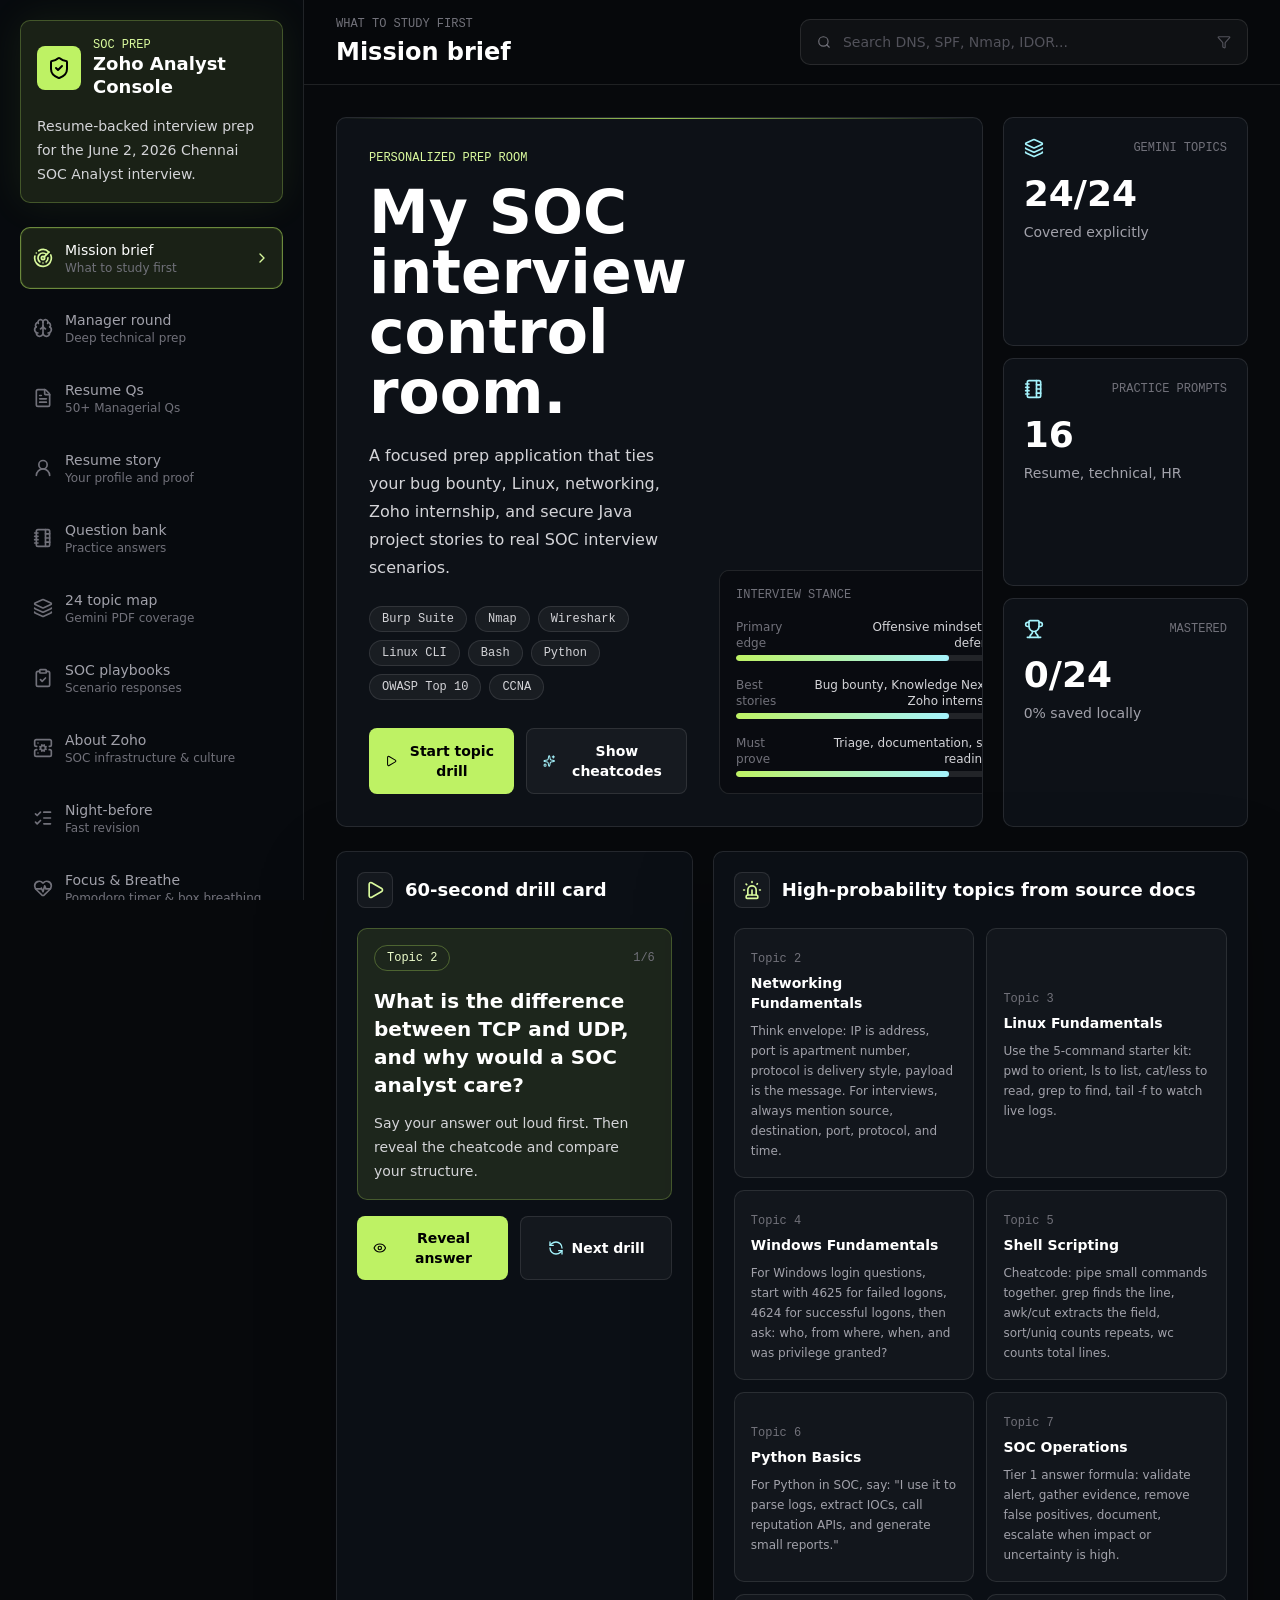
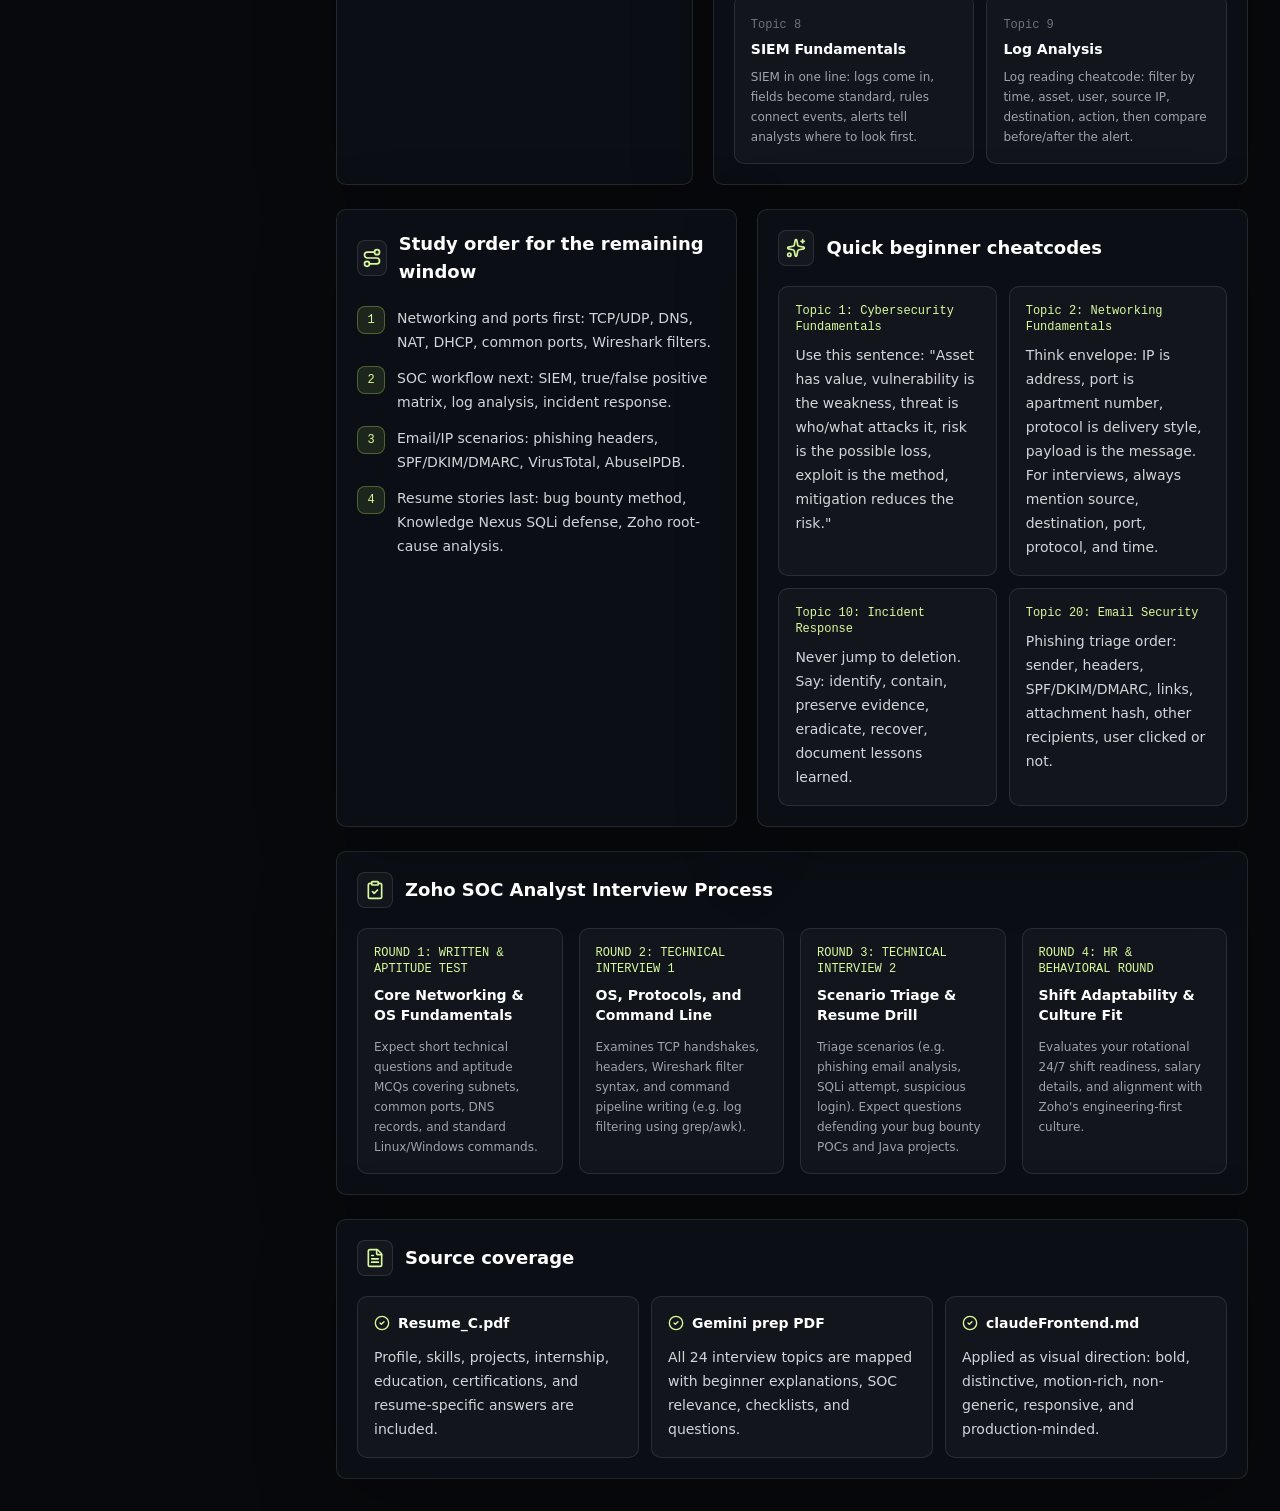
==== commit 123b3dab: "Deploying to gh-pages from @ Kutral/temp@3a1a020d068f2072b0ad275e3f57f042914e5fc3 🚀" ====
--- a/index.html
+++ b/index.html
@@ -3,9 +3,13 @@
   <head>
     <meta charset="UTF-8" />
     <meta name="viewport" content="width=device-width, initial-scale=1.0" />
+    <meta name="description" content="SOC Analyst Interview Study Guide with Pomodoro Timer and Box Breathing" />
+    <link rel="preconnect" href="https://fonts.googleapis.com" />
+    <link rel="preconnect" href="https://fonts.gstatic.com" crossorigin />
+    <link href="https://fonts.googleapis.com/css2?family=JetBrains+Mono:wght@400;700&display=swap" rel="stylesheet" />
     <title>Zoho SOC Analyst Interview Study Guide</title>
-    <script type="module" crossorigin src="./assets/index-BSbZPgrz.js"></script>
-    <link rel="stylesheet" crossorigin href="./assets/index-Cc7nvlyt.css">
+    <script type="module" crossorigin src="./assets/index-DYhdyYNx.js"></script>
+    <link rel="stylesheet" crossorigin href="./assets/index-DonZnSs6.css">
   </head>
   <body>
     <div id="root"></div>
--- a/assets/index-DonZnSs6.css
+++ b/assets/index-DonZnSs6.css
@@ -0,0 +1 @@
+*,:before,:after{--tw-border-spacing-x: 0;--tw-border-spacing-y: 0;--tw-translate-x: 0;--tw-translate-y: 0;--tw-rotate: 0;--tw-skew-x: 0;--tw-skew-y: 0;--tw-scale-x: 1;--tw-scale-y: 1;--tw-pan-x: ;--tw-pan-y: ;--tw-pinch-zoom: ;--tw-scroll-snap-strictness: proximity;--tw-gradient-from-position: ;--tw-gradient-via-position: ;--tw-gradient-to-position: ;--tw-ordinal: ;--tw-slashed-zero: ;--tw-numeric-figure: ;--tw-numeric-spacing: ;--tw-numeric-fraction: ;--tw-ring-inset: ;--tw-ring-offset-width: 0px;--tw-ring-offset-color: #fff;--tw-ring-color: rgb(59 130 246 / .5);--tw-ring-offset-shadow: 0 0 #0000;--tw-ring-shadow: 0 0 #0000;--tw-shadow: 0 0 #0000;--tw-shadow-colored: 0 0 #0000;--tw-blur: ;--tw-brightness: ;--tw-contrast: ;--tw-grayscale: ;--tw-hue-rotate: ;--tw-invert: ;--tw-saturate: ;--tw-sepia: ;--tw-drop-shadow: ;--tw-backdrop-blur: ;--tw-backdrop-brightness: ;--tw-backdrop-contrast: ;--tw-backdrop-grayscale: ;--tw-backdrop-hue-rotate: ;--tw-backdrop-invert: ;--tw-backdrop-opacity: ;--tw-backdrop-saturate: ;--tw-backdrop-sepia: ;--tw-contain-size: ;--tw-contain-layout: ;--tw-contain-paint: ;--tw-contain-style: }::backdrop{--tw-border-spacing-x: 0;--tw-border-spacing-y: 0;--tw-translate-x: 0;--tw-translate-y: 0;--tw-rotate: 0;--tw-skew-x: 0;--tw-skew-y: 0;--tw-scale-x: 1;--tw-scale-y: 1;--tw-pan-x: ;--tw-pan-y: ;--tw-pinch-zoom: ;--tw-scroll-snap-strictness: proximity;--tw-gradient-from-position: ;--tw-gradient-via-position: ;--tw-gradient-to-position: ;--tw-ordinal: ;--tw-slashed-zero: ;--tw-numeric-figure: ;--tw-numeric-spacing: ;--tw-numeric-fraction: ;--tw-ring-inset: ;--tw-ring-offset-width: 0px;--tw-ring-offset-color: #fff;--tw-ring-color: rgb(59 130 246 / .5);--tw-ring-offset-shadow: 0 0 #0000;--tw-ring-shadow: 0 0 #0000;--tw-shadow: 0 0 #0000;--tw-shadow-colored: 0 0 #0000;--tw-blur: ;--tw-brightness: ;--tw-contrast: ;--tw-grayscale: ;--tw-hue-rotate: ;--tw-invert: ;--tw-saturate: ;--tw-sepia: ;--tw-drop-shadow: ;--tw-backdrop-blur: ;--tw-backdrop-brightness: ;--tw-backdrop-contrast: ;--tw-backdrop-grayscale: ;--tw-backdrop-hue-rotate: ;--tw-backdrop-invert: ;--tw-backdrop-opacity: ;--tw-backdrop-saturate: ;--tw-backdrop-sepia: ;--tw-contain-size: ;--tw-contain-layout: ;--tw-contain-paint: ;--tw-contain-style: }*,:before,:after{box-sizing:border-box;border-width:0;border-style:solid;border-color:#e5e7eb}:before,:after{--tw-content: ""}html,:host{line-height:1.5;-webkit-text-size-adjust:100%;-moz-tab-size:4;-o-tab-size:4;tab-size:4;font-family:ui-sans-serif,system-ui,sans-serif,"Apple Color Emoji","Segoe UI Emoji",Segoe UI Symbol,"Noto Color Emoji";font-feature-settings:normal;font-variation-settings:normal;-webkit-tap-highlight-color:transparent}body{margin:0;line-height:inherit}hr{height:0;color:inherit;border-top-width:1px}abbr:where([title]){-webkit-text-decoration:underline dotted;text-decoration:underline dotted}h1,h2,h3,h4,h5,h6{font-size:inherit;font-weight:inherit}a{color:inherit;text-decoration:inherit}b,strong{font-weight:bolder}code,kbd,samp,pre{font-family:ui-monospace,SFMono-Regular,Menlo,Monaco,Consolas,Liberation Mono,Courier New,monospace;font-feature-settings:normal;font-variation-settings:normal;font-size:1em}small{font-size:80%}sub,sup{font-size:75%;line-height:0;position:relative;vertical-align:baseline}sub{bottom:-.25em}sup{top:-.5em}table{text-indent:0;border-color:inherit;border-collapse:collapse}button,input,optgroup,select,textarea{font-family:inherit;font-feature-settings:inherit;font-variation-settings:inherit;font-size:100%;font-weight:inherit;line-height:inherit;letter-spacing:inherit;color:inherit;margin:0;padding:0}button,select{text-transform:none}button,input:where([type=button]),input:where([type=reset]),input:where([type=submit]){-webkit-appearance:button;background-color:transparent;background-image:none}:-moz-focusring{outline:auto}:-moz-ui-invalid{box-shadow:none}progress{vertical-align:baseline}::-webkit-inner-spin-button,::-webkit-outer-spin-button{height:auto}[type=search]{-webkit-appearance:textfield;outline-offset:-2px}::-webkit-search-decoration{-webkit-appearance:none}::-webkit-file-upload-button{-webkit-appearance:button;font:inherit}summary{display:list-item}blockquote,dl,dd,h1,h2,h3,h4,h5,h6,hr,figure,p,pre{margin:0}fieldset{margin:0;padding:0}legend{padding:0}ol,ul,menu{list-style:none;margin:0;padding:0}dialog{padding:0}textarea{resize:vertical}input::-moz-placeholder,textarea::-moz-placeholder{opacity:1;color:#9ca3af}input::placeholder,textarea::placeholder{opacity:1;color:#9ca3af}button,[role=button]{cursor:pointer}:disabled{cursor:default}img,svg,video,canvas,audio,iframe,embed,object{display:block;vertical-align:middle}img,video{max-width:100%;height:auto}[hidden]:where(:not([hidden=until-found])){display:none}:root{--background: 0 0% 100%;--foreground: 240 10% 3.9%;--card: 0 0% 100%;--card-foreground: 240 10% 3.9%;--popover: 0 0% 100%;--popover-foreground: 240 10% 3.9%;--primary: 240 5.9% 10%;--primary-foreground: 0 0% 98%;--secondary: 240 4.8% 95.9%;--secondary-foreground: 240 5.9% 10%;--muted: 240 4.8% 95.9%;--muted-foreground: 240 3.8% 46.1%;--accent: 240 4.8% 95.9%;--accent-foreground: 240 5.9% 10%;--destructive: 0 84.2% 60.2%;--destructive-foreground: 0 0% 98%;--border: 240 5.9% 90%;--input: 240 5.9% 90%;--ring: 240 5.9% 10%;--radius: .625rem;--sidebar-background: 0 0% 98%;--sidebar-foreground: 240 5.3% 26.1%;--sidebar-primary: 240 5.9% 10%;--sidebar-primary-foreground: 0 0% 98%;--sidebar-accent: 240 4.8% 95.9%;--sidebar-accent-foreground: 240 5.9% 10%;--sidebar-border: 220 13% 91%;--sidebar-ring: 217.2 91.2% 59.8%}.dark{--background: 240 10% 3.9%;--foreground: 0 0% 98%;--card: 240 10% 3.9%;--card-foreground: 0 0% 98%;--popover: 240 10% 3.9%;--popover-foreground: 0 0% 98%;--primary: 0 0% 98%;--primary-foreground: 240 5.9% 10%;--secondary: 240 3.7% 15.9%;--secondary-foreground: 0 0% 98%;--muted: 240 3.7% 15.9%;--muted-foreground: 240 5% 64.9%;--accent: 240 3.7% 15.9%;--accent-foreground: 0 0% 98%;--destructive: 0 62.8% 30.6%;--destructive-foreground: 0 0% 98%;--border: 240 3.7% 15.9%;--input: 240 3.7% 15.9%;--ring: 240 4.9% 83.9%;--sidebar-background: 240 5.9% 10%;--sidebar-foreground: 240 4.8% 95.9%;--sidebar-primary: 224.3 76.3% 48%;--sidebar-primary-foreground: 0 0% 100%;--sidebar-accent: 240 3.7% 15.9%;--sidebar-accent-foreground: 240 4.8% 95.9%;--sidebar-border: 240 3.7% 15.9%;--sidebar-ring: 217.2 91.2% 59.8%}*{border-color:hsl(var(--border))}body{background-color:hsl(var(--background));color:hsl(var(--foreground))}.container{width:100%}@media(min-width:640px){.container{max-width:640px}}@media(min-width:768px){.container{max-width:768px}}@media(min-width:1024px){.container{max-width:1024px}}@media(min-width:1280px){.container{max-width:1280px}}@media(min-width:1536px){.container{max-width:1536px}}.sr-only{position:absolute;width:1px;height:1px;padding:0;margin:-1px;overflow:hidden;clip:rect(0,0,0,0);white-space:nowrap;border-width:0}.pointer-events-none{pointer-events:none}.visible{visibility:visible}.invisible{visibility:hidden}.static{position:static}.fixed{position:fixed}.absolute{position:absolute}.relative{position:relative}.sticky{position:sticky}.inset-0{inset:0}.inset-x-0{left:0;right:0}.inset-x-3{left:.75rem;right:.75rem}.inset-y-0{top:0;bottom:0}.-bottom-12{bottom:-3rem}.-left-12{left:-3rem}.-right-12{right:-3rem}.-top-12{top:-3rem}.bottom-0{bottom:0}.bottom-3{bottom:.75rem}.left-0{left:0}.left-1\/2{left:50%}.left-2{left:.5rem}.left-\[50\%\]{left:50%}.right-0{right:0}.right-1{right:.25rem}.right-2{right:.5rem}.right-3{right:.75rem}.right-4{right:1rem}.top-0{top:0}.top-1\.5{top:.375rem}.top-1\/2{top:50%}.top-3\.5{top:.875rem}.top-4{top:1rem}.top-\[1px\]{top:1px}.top-\[50\%\]{top:50%}.top-\[60\%\]{top:60%}.top-full{top:100%}.isolate{isolation:isolate}.-z-10{z-index:-10}.z-10{z-index:10}.z-20{z-index:20}.z-30{z-index:30}.z-40{z-index:40}.z-50{z-index:50}.z-\[1\]{z-index:1}.order-first{order:-9999}.order-last{order:9999}.col-start-2{grid-column-start:2}.row-span-2{grid-row:span 2 / span 2}.row-start-1{grid-row-start:1}.\!m-0{margin:0!important}.-mx-1{margin-left:-.25rem;margin-right:-.25rem}.-my-2{margin-top:-.5rem;margin-bottom:-.5rem}.mx-2{margin-left:.5rem;margin-right:.5rem}.mx-3\.5{margin-left:.875rem;margin-right:.875rem}.mx-auto{margin-left:auto;margin-right:auto}.my-0{margin-top:0;margin-bottom:0}.my-0\.5{margin-top:.125rem;margin-bottom:.125rem}.my-1{margin-top:.25rem;margin-bottom:.25rem}.my-2{margin-top:.5rem;margin-bottom:.5rem}.-ml-4{margin-left:-1rem}.-mt-4{margin-top:-1rem}.mb-1{margin-bottom:.25rem}.mb-2{margin-bottom:.5rem}.mb-3{margin-bottom:.75rem}.mb-4{margin-bottom:1rem}.mb-5{margin-bottom:1.25rem}.mb-6{margin-bottom:1.5rem}.ml-1{margin-left:.25rem}.ml-4{margin-left:1rem}.ml-auto{margin-left:auto}.mt-0\.5{margin-top:.125rem}.mt-1{margin-top:.25rem}.mt-1\.5{margin-top:.375rem}.mt-2{margin-top:.5rem}.mt-3{margin-top:.75rem}.mt-4{margin-top:1rem}.mt-5{margin-top:1.25rem}.mt-6{margin-top:1.5rem}.mt-7{margin-top:1.75rem}.mt-8{margin-top:2rem}.mt-auto{margin-top:auto}.line-clamp-1{overflow:hidden;display:-webkit-box;-webkit-box-orient:vertical;-webkit-line-clamp:1}.line-clamp-2{overflow:hidden;display:-webkit-box;-webkit-box-orient:vertical;-webkit-line-clamp:2}.block{display:block}.inline{display:inline}.flex{display:flex}.inline-flex{display:inline-flex}.table{display:table}.table-caption{display:table-caption}.table-cell{display:table-cell}.table-row{display:table-row}.grid{display:grid}.contents{display:contents}.hidden{display:none}.aspect-square{aspect-ratio:1 / 1}.aspect-video{aspect-ratio:16 / 9}.size-10{width:2.5rem;height:2.5rem}.size-2{width:.5rem;height:.5rem}.size-2\.5{width:.625rem;height:.625rem}.size-3{width:.75rem;height:.75rem}.size-3\.5{width:.875rem;height:.875rem}.size-4{width:1rem;height:1rem}.size-6{width:1.5rem;height:1.5rem}.size-7{width:1.75rem;height:1.75rem}.size-8{width:2rem;height:2rem}.size-9{width:2.25rem;height:2.25rem}.size-auto{width:auto;height:auto}.size-full{width:100%;height:100%}.h-1\.5{height:.375rem}.h-10{height:2.5rem}.h-11{height:2.75rem}.h-12{height:3rem}.h-2{height:.5rem}.h-2\.5{height:.625rem}.h-3{height:.75rem}.h-3\.5{height:.875rem}.h-4{height:1rem}.h-5{height:1.25rem}.h-6{height:1.5rem}.h-7{height:1.75rem}.h-8{height:2rem}.h-9{height:2.25rem}.h-\[1\.15rem\]{height:1.15rem}.h-\[calc\(100\%-1px\)\]{height:calc(100% - 1px)}.h-\[var\(--radix-navigation-menu-viewport-height\)\]{height:var(--radix-navigation-menu-viewport-height)}.h-\[var\(--radix-select-trigger-height\)\]{height:var(--radix-select-trigger-height)}.h-auto{height:auto}.h-full{height:100%}.h-px{height:1px}.h-svh{height:100svh}.max-h-\[300px\]{max-height:300px}.min-h-0{min-height:0px}.min-h-14{min-height:3.5rem}.min-h-16{min-height:4rem}.min-h-4{min-height:1rem}.min-h-full{min-height:100%}.min-h-screen{min-height:100vh}.min-h-svh{min-height:100svh}.w-0{width:0px}.w-1{width:.25rem}.w-10{width:2.5rem}.w-11{width:2.75rem}.w-12{width:3rem}.w-2{width:.5rem}.w-2\.5{width:.625rem}.w-3{width:.75rem}.w-3\.5{width:.875rem}.w-3\/4{width:75%}.w-4{width:1rem}.w-4\/5{width:80%}.w-5{width:1.25rem}.w-6{width:1.5rem}.w-64{width:16rem}.w-7{width:1.75rem}.w-72{width:18rem}.w-8{width:2rem}.w-9{width:2.25rem}.w-\[100px\]{width:100px}.w-auto{width:auto}.w-fit{width:-moz-fit-content;width:fit-content}.w-full{width:100%}.w-max{width:-moz-max-content;width:max-content}.w-px{width:1px}.min-w-0{min-width:0px}.min-w-10{min-width:2.5rem}.min-w-5{min-width:1.25rem}.min-w-8{min-width:2rem}.min-w-9{min-width:2.25rem}.min-w-\[12rem\]{min-width:12rem}.min-w-\[8rem\]{min-width:8rem}.min-w-\[var\(--radix-select-trigger-width\)\]{min-width:var(--radix-select-trigger-width)}.max-w-2xl{max-width:42rem}.max-w-3xl{max-width:48rem}.max-w-4xl{max-width:56rem}.max-w-7xl{max-width:80rem}.max-w-\[calc\(100\%-2rem\)\]{max-width:calc(100% - 2rem)}.max-w-max{max-width:-moz-max-content;max-width:max-content}.max-w-sm{max-width:24rem}.flex-1{flex:1 1 0%}.shrink-0{flex-shrink:0}.grow{flex-grow:1}.grow-0{flex-grow:0}.basis-full{flex-basis:100%}.caption-bottom{caption-side:bottom}.border-collapse{border-collapse:collapse}.-translate-x-1\/2{--tw-translate-x: -50%;transform:translate(var(--tw-translate-x),var(--tw-translate-y)) rotate(var(--tw-rotate)) skew(var(--tw-skew-x)) skewY(var(--tw-skew-y)) scaleX(var(--tw-scale-x)) scaleY(var(--tw-scale-y))}.-translate-x-px{--tw-translate-x: -1px;transform:translate(var(--tw-translate-x),var(--tw-translate-y)) rotate(var(--tw-rotate)) skew(var(--tw-skew-x)) skewY(var(--tw-skew-y)) scaleX(var(--tw-scale-x)) scaleY(var(--tw-scale-y))}.-translate-y-1\/2{--tw-translate-y: -50%;transform:translate(var(--tw-translate-x),var(--tw-translate-y)) rotate(var(--tw-rotate)) skew(var(--tw-skew-x)) skewY(var(--tw-skew-y)) scaleX(var(--tw-scale-x)) scaleY(var(--tw-scale-y))}.translate-x-\[-50\%\]{--tw-translate-x: -50%;transform:translate(var(--tw-translate-x),var(--tw-translate-y)) rotate(var(--tw-rotate)) skew(var(--tw-skew-x)) skewY(var(--tw-skew-y)) scaleX(var(--tw-scale-x)) scaleY(var(--tw-scale-y))}.translate-x-px{--tw-translate-x: 1px;transform:translate(var(--tw-translate-x),var(--tw-translate-y)) rotate(var(--tw-rotate)) skew(var(--tw-skew-x)) skewY(var(--tw-skew-y)) scaleX(var(--tw-scale-x)) scaleY(var(--tw-scale-y))}.translate-y-0\.5{--tw-translate-y: .125rem;transform:translate(var(--tw-translate-x),var(--tw-translate-y)) rotate(var(--tw-rotate)) skew(var(--tw-skew-x)) skewY(var(--tw-skew-y)) scaleX(var(--tw-scale-x)) scaleY(var(--tw-scale-y))}.translate-y-\[-50\%\]{--tw-translate-y: -50%;transform:translate(var(--tw-translate-x),var(--tw-translate-y)) rotate(var(--tw-rotate)) skew(var(--tw-skew-x)) skewY(var(--tw-skew-y)) scaleX(var(--tw-scale-x)) scaleY(var(--tw-scale-y))}.translate-y-\[calc\(-50\%_-_2px\)\]{--tw-translate-y: calc(-50% - 2px) ;transform:translate(var(--tw-translate-x),var(--tw-translate-y)) rotate(var(--tw-rotate)) skew(var(--tw-skew-x)) skewY(var(--tw-skew-y)) scaleX(var(--tw-scale-x)) scaleY(var(--tw-scale-y))}.rotate-180{--tw-rotate: 180deg;transform:translate(var(--tw-translate-x),var(--tw-translate-y)) rotate(var(--tw-rotate)) skew(var(--tw-skew-x)) skewY(var(--tw-skew-y)) scaleX(var(--tw-scale-x)) scaleY(var(--tw-scale-y))}.rotate-45{--tw-rotate: 45deg;transform:translate(var(--tw-translate-x),var(--tw-translate-y)) rotate(var(--tw-rotate)) skew(var(--tw-skew-x)) skewY(var(--tw-skew-y)) scaleX(var(--tw-scale-x)) scaleY(var(--tw-scale-y))}.rotate-90{--tw-rotate: 90deg;transform:translate(var(--tw-translate-x),var(--tw-translate-y)) rotate(var(--tw-rotate)) skew(var(--tw-skew-x)) skewY(var(--tw-skew-y)) scaleX(var(--tw-scale-x)) scaleY(var(--tw-scale-y))}.transform{transform:translate(var(--tw-translate-x),var(--tw-translate-y)) rotate(var(--tw-rotate)) skew(var(--tw-skew-x)) skewY(var(--tw-skew-y)) scaleX(var(--tw-scale-x)) scaleY(var(--tw-scale-y))}@keyframes caret-blink{0%,70%,to{opacity:1}20%,50%{opacity:0}}.animate-caret-blink{animation:caret-blink 1.25s ease-out infinite}@keyframes pulse{50%{opacity:.5}}.animate-pulse{animation:pulse 2s cubic-bezier(.4,0,.6,1) infinite}@keyframes spin{to{transform:rotate(360deg)}}.animate-spin{animation:spin 1s linear infinite}.cursor-default{cursor:default}.cursor-pointer{cursor:pointer}.cursor-text{cursor:text}.touch-none{touch-action:none}.select-none{-webkit-user-select:none;-moz-user-select:none;user-select:none}.resize-none{resize:none}.scroll-my-1{scroll-margin-top:.25rem;scroll-margin-bottom:.25rem}.scroll-py-1{scroll-padding-top:.25rem;scroll-padding-bottom:.25rem}.list-decimal{list-style-type:decimal}.list-disc{list-style-type:disc}.list-none{list-style-type:none}.auto-rows-min{grid-auto-rows:min-content}.grid-cols-1{grid-template-columns:repeat(1,minmax(0,1fr))}.grid-cols-2{grid-template-columns:repeat(2,minmax(0,1fr))}.grid-cols-8{grid-template-columns:repeat(8,minmax(0,1fr))}.grid-cols-\[0_1fr\]{grid-template-columns:0 1fr}.grid-rows-\[auto_auto\]{grid-template-rows:auto auto}.flex-row{flex-direction:row}.flex-col{flex-direction:column}.flex-col-reverse{flex-direction:column-reverse}.flex-wrap{flex-wrap:wrap}.place-content-center{place-content:center}.place-items-center{place-items:center}.items-start{align-items:flex-start}.items-end{align-items:flex-end}.items-center{align-items:center}.items-stretch{align-items:stretch}.justify-start{justify-content:flex-start}.justify-center{justify-content:center}.justify-between{justify-content:space-between}.justify-items-start{justify-items:start}.gap-0\.5{gap:.125rem}.gap-1{gap:.25rem}.gap-1\.5{gap:.375rem}.gap-2{gap:.5rem}.gap-2\.5{gap:.625rem}.gap-3{gap:.75rem}.gap-4{gap:1rem}.gap-5{gap:1.25rem}.gap-6{gap:1.5rem}.gap-7{gap:1.75rem}.gap-8{gap:2rem}.gap-\[--spacing\(var\(--gap\)\)\]{gap:var(--spacing(var(--gap)))}.gap-y-0\.5{row-gap:.125rem}.space-y-1>:not([hidden])~:not([hidden]){--tw-space-y-reverse: 0;margin-top:calc(.25rem * calc(1 - var(--tw-space-y-reverse)));margin-bottom:calc(.25rem * var(--tw-space-y-reverse))}.space-y-2>:not([hidden])~:not([hidden]){--tw-space-y-reverse: 0;margin-top:calc(.5rem * calc(1 - var(--tw-space-y-reverse)));margin-bottom:calc(.5rem * var(--tw-space-y-reverse))}.space-y-3>:not([hidden])~:not([hidden]){--tw-space-y-reverse: 0;margin-top:calc(.75rem * calc(1 - var(--tw-space-y-reverse)));margin-bottom:calc(.75rem * var(--tw-space-y-reverse))}.space-y-4>:not([hidden])~:not([hidden]){--tw-space-y-reverse: 0;margin-top:calc(1rem * calc(1 - var(--tw-space-y-reverse)));margin-bottom:calc(1rem * var(--tw-space-y-reverse))}.space-y-5>:not([hidden])~:not([hidden]){--tw-space-y-reverse: 0;margin-top:calc(1.25rem * calc(1 - var(--tw-space-y-reverse)));margin-bottom:calc(1.25rem * var(--tw-space-y-reverse))}.space-y-6>:not([hidden])~:not([hidden]){--tw-space-y-reverse: 0;margin-top:calc(1.5rem * calc(1 - var(--tw-space-y-reverse)));margin-bottom:calc(1.5rem * var(--tw-space-y-reverse))}.space-y-8>:not([hidden])~:not([hidden]){--tw-space-y-reverse: 0;margin-top:calc(2rem * calc(1 - var(--tw-space-y-reverse)));margin-bottom:calc(2rem * var(--tw-space-y-reverse))}.self-start{align-self:flex-start}.self-stretch{align-self:stretch}.justify-self-end{justify-self:end}.overflow-auto{overflow:auto}.overflow-hidden{overflow:hidden}.overflow-x-auto{overflow-x:auto}.overflow-y-auto{overflow-y:auto}.overflow-x-hidden{overflow-x:hidden}.truncate{overflow:hidden;text-overflow:ellipsis;white-space:nowrap}.whitespace-nowrap{white-space:nowrap}.text-balance{text-wrap:balance}.break-words{overflow-wrap:break-word}.rounded{border-radius:.25rem}.rounded-2xl{border-radius:1rem}.rounded-\[2px\]{border-radius:2px}.rounded-\[4px\]{border-radius:4px}.rounded-\[calc\(var\(--radius\)-5px\)\]{border-radius:calc(var(--radius) - 5px)}.rounded-\[inherit\]{border-radius:inherit}.rounded-full{border-radius:9999px}.rounded-lg{border-radius:var(--radius)}.rounded-md{border-radius:calc(var(--radius) - 2px)}.rounded-none{border-radius:0}.rounded-sm{border-radius:calc(var(--radius) - 4px)}.rounded-xl{border-radius:calc(var(--radius) + 4px)}.rounded-xs{border-radius:calc(var(--radius) - 6px)}.rounded-l-md{border-top-left-radius:calc(var(--radius) - 2px);border-bottom-left-radius:calc(var(--radius) - 2px)}.rounded-r-md{border-top-right-radius:calc(var(--radius) - 2px);border-bottom-right-radius:calc(var(--radius) - 2px)}.rounded-tl-sm{border-top-left-radius:calc(var(--radius) - 4px)}.border{border-width:1px}.border-0{border-width:0px}.border-\[1\.5px\]{border-width:1.5px}.border-y{border-top-width:1px;border-bottom-width:1px}.border-b{border-bottom-width:1px}.border-l{border-left-width:1px}.border-r{border-right-width:1px}.border-t{border-top-width:1px}.border-dashed{border-style:dashed}.border-amber-300\/20{border-color:#fcd34d33}.border-amber-300\/25{border-color:#fcd34d40}.border-amber-300\/30{border-color:#fcd34d4d}.border-border{border-color:hsl(var(--border))}.border-border\/50{border-color:hsl(var(--border) / .5)}.border-cyan-300\/20{border-color:#67e8f933}.border-cyan-300\/25{border-color:#67e8f940}.border-cyan-300\/30{border-color:#67e8f94d}.border-emerald-300\/30{border-color:#6ee7b74d}.border-input{border-color:hsl(var(--input))}.border-lime-300\/20{border-color:#bef26433}.border-lime-300\/25{border-color:#bef26440}.border-lime-300\/30{border-color:#bef2644d}.border-lime-300\/40{border-color:#bef26466}.border-lime-300\/45{border-color:#bef26473}.border-lime-300\/50{border-color:#bef26480}.border-primary{border-color:hsl(var(--primary))}.border-rose-300\/25{border-color:#fda4af40}.border-rose-300\/30{border-color:#fda4af4d}.border-sidebar-border{border-color:hsl(var(--sidebar-border))}.border-sky-300\/30{border-color:#7dd3fc4d}.border-transparent{border-color:transparent}.border-violet-300\/25{border-color:#c4b5fd40}.border-violet-300\/30{border-color:#c4b5fd4d}.border-white\/10{border-color:#ffffff1a}.border-white\/5{border-color:#ffffff0d}.border-zinc-300\/30{border-color:#d4d4d84d}.border-zinc-800{--tw-border-opacity: 1;border-color:rgb(39 39 42 / var(--tw-border-opacity, 1))}.border-l-transparent{border-left-color:transparent}.border-t-transparent{border-top-color:transparent}.bg-\[\#07090c\]{--tw-bg-opacity: 1;background-color:rgb(7 9 12 / var(--tw-bg-opacity, 1))}.bg-\[\#07090c\]\/90{background-color:#07090ce6}.bg-\[\#080b0f\]\/95{background-color:#080b0ff2}.bg-\[\#090d12\]\/95{background-color:#090d12f2}.bg-\[\#0d1117\]{--tw-bg-opacity: 1;background-color:rgb(13 17 23 / var(--tw-bg-opacity, 1))}.bg-\[\#0d1117\]\/80{background-color:#0d1117cc}.bg-\[\#0d1117\]\/90{background-color:#0d1117e6}.bg-accent{background-color:hsl(var(--accent))}.bg-amber-300\/10{background-color:#fcd34d1a}.bg-background{background-color:hsl(var(--background))}.bg-black\/20{background-color:#0003}.bg-black\/25{background-color:#00000040}.bg-black\/30{background-color:#0000004d}.bg-black\/50{background-color:#00000080}.bg-border{background-color:hsl(var(--border))}.bg-card{background-color:hsl(var(--card))}.bg-cyan-300\/10{background-color:#67e8f91a}.bg-destructive{--tw-bg-opacity: 1;background-color:hsl(var(--destructive) / var(--tw-bg-opacity, 1))}.bg-emerald-300\/10{background-color:#6ee7b71a}.bg-foreground{background-color:hsl(var(--foreground))}.bg-indigo-500{--tw-bg-opacity: 1;background-color:rgb(99 102 241 / var(--tw-bg-opacity, 1))}.bg-indigo-500\/20{background-color:#6366f133}.bg-input{background-color:hsl(var(--input))}.bg-lime-300{--tw-bg-opacity: 1;background-color:rgb(190 242 100 / var(--tw-bg-opacity, 1))}.bg-lime-300\/10{background-color:#bef2641a}.bg-lime-300\/15{background-color:#bef26426}.bg-lime-300\/5{background-color:#bef2640d}.bg-muted{background-color:hsl(var(--muted))}.bg-muted\/50{background-color:hsl(var(--muted) / .5)}.bg-popover{background-color:hsl(var(--popover))}.bg-primary{background-color:hsl(var(--primary))}.bg-primary\/20{background-color:hsl(var(--primary) / .2)}.bg-rose-300\/10{background-color:#fda4af1a}.bg-secondary{background-color:hsl(var(--secondary))}.bg-sidebar{background-color:hsl(var(--sidebar-background))}.bg-sidebar-border{background-color:hsl(var(--sidebar-border))}.bg-sky-300\/10{background-color:#7dd3fc1a}.bg-transparent{background-color:transparent}.bg-violet-300\/10{background-color:#c4b5fd1a}.bg-white{--tw-bg-opacity: 1;background-color:rgb(255 255 255 / var(--tw-bg-opacity, 1))}.bg-white\/10{background-color:#ffffff1a}.bg-white\/\[0\.03\]{background-color:#ffffff08}.bg-white\/\[0\.04\]{background-color:#ffffff0a}.bg-white\/\[0\.05\]{background-color:#ffffff0d}.bg-zinc-300\/10{background-color:#d4d4d81a}.bg-zinc-800{--tw-bg-opacity: 1;background-color:rgb(39 39 42 / var(--tw-bg-opacity, 1))}.bg-zinc-800\/50{background-color:#27272a80}.bg-zinc-900\/50{background-color:#18181b80}.bg-zinc-900\/80{background-color:#18181bcc}.bg-zinc-950\/50{background-color:#09090b80}.bg-gradient-to-br{background-image:linear-gradient(to bottom right,var(--tw-gradient-stops))}.bg-gradient-to-r{background-image:linear-gradient(to right,var(--tw-gradient-stops))}.from-indigo-500\/5{--tw-gradient-from: rgb(99 102 241 / .05) var(--tw-gradient-from-position);--tw-gradient-to: rgb(99 102 241 / 0) var(--tw-gradient-to-position);--tw-gradient-stops: var(--tw-gradient-from), var(--tw-gradient-to)}.from-lime-300{--tw-gradient-from: #bef264 var(--tw-gradient-from-position);--tw-gradient-to: rgb(190 242 100 / 0) var(--tw-gradient-to-position);--tw-gradient-stops: var(--tw-gradient-from), var(--tw-gradient-to)}.from-transparent{--tw-gradient-from: transparent var(--tw-gradient-from-position);--tw-gradient-to: rgb(0 0 0 / 0) var(--tw-gradient-to-position);--tw-gradient-stops: var(--tw-gradient-from), var(--tw-gradient-to)}.via-lime-300\/80{--tw-gradient-to: rgb(190 242 100 / 0) var(--tw-gradient-to-position);--tw-gradient-stops: var(--tw-gradient-from), rgb(190 242 100 / .8) var(--tw-gradient-via-position), var(--tw-gradient-to)}.to-cyan-200{--tw-gradient-to: #a5f3fc var(--tw-gradient-to-position)}.to-purple-500\/5{--tw-gradient-to: rgb(168 85 247 / .05) var(--tw-gradient-to-position)}.to-transparent{--tw-gradient-to: transparent var(--tw-gradient-to-position)}.fill-current{fill:currentColor}.fill-foreground{fill:hsl(var(--foreground))}.fill-primary{fill:hsl(var(--primary))}.p-0{padding:0}.p-1{padding:.25rem}.p-2{padding:.5rem}.p-3{padding:.75rem}.p-4{padding:1rem}.p-5{padding:1.25rem}.p-6{padding:1.5rem}.p-\[3px\]{padding:3px}.p-px{padding:1px}.px-1{padding-left:.25rem;padding-right:.25rem}.px-1\.5{padding-left:.375rem;padding-right:.375rem}.px-2{padding-left:.5rem;padding-right:.5rem}.px-2\.5{padding-left:.625rem;padding-right:.625rem}.px-3{padding-left:.75rem;padding-right:.75rem}.px-4{padding-left:1rem;padding-right:1rem}.px-5{padding-left:1.25rem;padding-right:1.25rem}.px-6{padding-left:1.5rem;padding-right:1.5rem}.py-0\.5{padding-top:.125rem;padding-bottom:.125rem}.py-1{padding-top:.25rem;padding-bottom:.25rem}.py-1\.5{padding-top:.375rem;padding-bottom:.375rem}.py-2{padding-top:.5rem;padding-bottom:.5rem}.py-3{padding-top:.75rem;padding-bottom:.75rem}.py-4{padding-top:1rem;padding-bottom:1rem}.py-6{padding-top:1.5rem;padding-bottom:1.5rem}.pb-1{padding-bottom:.25rem}.pb-28{padding-bottom:7rem}.pb-3{padding-bottom:.75rem}.pb-4{padding-bottom:1rem}.pl-14{padding-left:3.5rem}.pl-2{padding-left:.5rem}.pl-3{padding-left:.75rem}.pl-4{padding-left:1rem}.pl-8{padding-left:2rem}.pr-1{padding-right:.25rem}.pr-2{padding-right:.5rem}.pr-2\.5{padding-right:.625rem}.pr-3{padding-right:.75rem}.pr-8{padding-right:2rem}.pt-0{padding-top:0}.pt-3{padding-top:.75rem}.pt-4{padding-top:1rem}.pt-6{padding-top:1.5rem}.pt-8{padding-top:2rem}.text-left{text-align:left}.text-center{text-align:center}.text-right{text-align:right}.align-middle{vertical-align:middle}.font-mono{font-family:ui-monospace,SFMono-Regular,Menlo,Monaco,Consolas,Liberation Mono,Courier New,monospace}.font-sans{font-family:ui-sans-serif,system-ui,sans-serif,"Apple Color Emoji","Segoe UI Emoji",Segoe UI Symbol,"Noto Color Emoji"}.text-2xl{font-size:1.5rem;line-height:2rem}.text-3xl{font-size:1.875rem;line-height:2.25rem}.text-4xl{font-size:2.25rem;line-height:2.5rem}.text-\[0\.8rem\]{font-size:.8rem}.text-\[10px\]{font-size:10px}.text-\[11px\]{font-size:11px}.text-base{font-size:1rem;line-height:1.5rem}.text-lg{font-size:1.125rem;line-height:1.75rem}.text-sm{font-size:.875rem;line-height:1.25rem}.text-sm\/relaxed{font-size:.875rem;line-height:1.625}.text-xl{font-size:1.25rem;line-height:1.75rem}.text-xs{font-size:.75rem;line-height:1rem}.font-bold{font-weight:700}.font-medium{font-weight:500}.font-normal{font-weight:400}.font-semibold{font-weight:600}.uppercase{text-transform:uppercase}.tabular-nums{--tw-numeric-spacing: tabular-nums;font-variant-numeric:var(--tw-ordinal) var(--tw-slashed-zero) var(--tw-numeric-figure) var(--tw-numeric-spacing) var(--tw-numeric-fraction)}.leading-5{line-height:1.25rem}.leading-6{line-height:1.5rem}.leading-7{line-height:1.75rem}.leading-none{line-height:1}.leading-normal{line-height:1.5}.leading-relaxed{line-height:1.625}.leading-snug{line-height:1.375}.leading-tight{line-height:1.25}.tracking-\[0\.16em\]{letter-spacing:.16em}.tracking-\[0\.18em\]{letter-spacing:.18em}.tracking-\[0\.22em\]{letter-spacing:.22em}.tracking-\[0\.24em\]{letter-spacing:.24em}.tracking-\[0\.28em\]{letter-spacing:.28em}.tracking-\[0\.2em\]{letter-spacing:.2em}.tracking-\[0\.3em\]{letter-spacing:.3em}.tracking-tight{letter-spacing:-.025em}.tracking-widest{letter-spacing:.1em}.text-accent-foreground{color:hsl(var(--accent-foreground))}.text-amber-100{--tw-text-opacity: 1;color:rgb(254 243 199 / var(--tw-text-opacity, 1))}.text-amber-200{--tw-text-opacity: 1;color:rgb(253 230 138 / var(--tw-text-opacity, 1))}.text-amber-50{--tw-text-opacity: 1;color:rgb(255 251 235 / var(--tw-text-opacity, 1))}.text-background{color:hsl(var(--background))}.text-black{--tw-text-opacity: 1;color:rgb(0 0 0 / var(--tw-text-opacity, 1))}.text-card-foreground{color:hsl(var(--card-foreground))}.text-current{color:currentColor}.text-cyan-100{--tw-text-opacity: 1;color:rgb(207 250 254 / var(--tw-text-opacity, 1))}.text-cyan-200{--tw-text-opacity: 1;color:rgb(165 243 252 / var(--tw-text-opacity, 1))}.text-cyan-50{--tw-text-opacity: 1;color:rgb(236 254 255 / var(--tw-text-opacity, 1))}.text-destructive{--tw-text-opacity: 1;color:hsl(var(--destructive) / var(--tw-text-opacity, 1))}.text-emerald-200{--tw-text-opacity: 1;color:rgb(167 243 208 / var(--tw-text-opacity, 1))}.text-foreground{color:hsl(var(--foreground))}.text-indigo-400{--tw-text-opacity: 1;color:rgb(129 140 248 / var(--tw-text-opacity, 1))}.text-lime-100{--tw-text-opacity: 1;color:rgb(236 252 203 / var(--tw-text-opacity, 1))}.text-lime-200{--tw-text-opacity: 1;color:rgb(217 249 157 / var(--tw-text-opacity, 1))}.text-lime-300{--tw-text-opacity: 1;color:rgb(190 242 100 / var(--tw-text-opacity, 1))}.text-lime-50{--tw-text-opacity: 1;color:rgb(247 254 231 / var(--tw-text-opacity, 1))}.text-muted-foreground{color:hsl(var(--muted-foreground))}.text-popover-foreground{color:hsl(var(--popover-foreground))}.text-primary{color:hsl(var(--primary))}.text-primary-foreground{color:hsl(var(--primary-foreground))}.text-rose-100{--tw-text-opacity: 1;color:rgb(255 228 230 / var(--tw-text-opacity, 1))}.text-rose-200{--tw-text-opacity: 1;color:rgb(254 205 211 / var(--tw-text-opacity, 1))}.text-rose-300{--tw-text-opacity: 1;color:rgb(253 164 175 / var(--tw-text-opacity, 1))}.text-rose-50{--tw-text-opacity: 1;color:rgb(255 241 242 / var(--tw-text-opacity, 1))}.text-secondary-foreground{color:hsl(var(--secondary-foreground))}.text-sidebar-foreground{color:hsl(var(--sidebar-foreground))}.text-sidebar-foreground\/70{color:hsl(var(--sidebar-foreground) / .7)}.text-sky-200{--tw-text-opacity: 1;color:rgb(186 230 253 / var(--tw-text-opacity, 1))}.text-violet-100{--tw-text-opacity: 1;color:rgb(237 233 254 / var(--tw-text-opacity, 1))}.text-violet-200{--tw-text-opacity: 1;color:rgb(221 214 254 / var(--tw-text-opacity, 1))}.text-violet-50{--tw-text-opacity: 1;color:rgb(245 243 255 / var(--tw-text-opacity, 1))}.text-white{--tw-text-opacity: 1;color:rgb(255 255 255 / var(--tw-text-opacity, 1))}.text-zinc-100{--tw-text-opacity: 1;color:rgb(244 244 245 / var(--tw-text-opacity, 1))}.text-zinc-200{--tw-text-opacity: 1;color:rgb(228 228 231 / var(--tw-text-opacity, 1))}.text-zinc-300{--tw-text-opacity: 1;color:rgb(212 212 216 / var(--tw-text-opacity, 1))}.text-zinc-400{--tw-text-opacity: 1;color:rgb(161 161 170 / var(--tw-text-opacity, 1))}.text-zinc-500{--tw-text-opacity: 1;color:rgb(113 113 122 / var(--tw-text-opacity, 1))}.text-zinc-600{--tw-text-opacity: 1;color:rgb(82 82 91 / var(--tw-text-opacity, 1))}.underline-offset-4{text-underline-offset:4px}.opacity-0{opacity:0}.opacity-50{opacity:.5}.opacity-70{opacity:.7}.opacity-80{opacity:.8}.shadow{--tw-shadow: 0 1px 3px 0 rgb(0 0 0 / .1), 0 1px 2px -1px rgb(0 0 0 / .1);--tw-shadow-colored: 0 1px 3px 0 var(--tw-shadow-color), 0 1px 2px -1px var(--tw-shadow-color);box-shadow:var(--tw-ring-offset-shadow, 0 0 #0000),var(--tw-ring-shadow, 0 0 #0000),var(--tw-shadow)}.shadow-\[0_0_0_1px_hsl\(var\(--sidebar-border\)\)\]{--tw-shadow: 0 0 0 1px hsl(var(--sidebar-border));--tw-shadow-colored: 0 0 0 1px var(--tw-shadow-color);box-shadow:var(--tw-ring-offset-shadow, 0 0 #0000),var(--tw-ring-shadow, 0 0 #0000),var(--tw-shadow)}.shadow-\[0_0_0_1px_rgba\(190\,255\,71\,0\.14\)\]{--tw-shadow: 0 0 0 1px rgba(190,255,71,.14);--tw-shadow-colored: 0 0 0 1px var(--tw-shadow-color);box-shadow:var(--tw-ring-offset-shadow, 0 0 #0000),var(--tw-ring-shadow, 0 0 #0000),var(--tw-shadow)}.shadow-\[0_0_40px_rgba\(190\,255\,71\,0\.08\)\]{--tw-shadow: 0 0 40px rgba(190,255,71,.08);--tw-shadow-colored: 0 0 40px var(--tw-shadow-color);box-shadow:var(--tw-ring-offset-shadow, 0 0 #0000),var(--tw-ring-shadow, 0 0 #0000),var(--tw-shadow)}.shadow-\[0_20px_80px_rgba\(0\,0\,0\,0\.55\)\]{--tw-shadow: 0 20px 80px rgba(0,0,0,.55);--tw-shadow-colored: 0 20px 80px var(--tw-shadow-color);box-shadow:var(--tw-ring-offset-shadow, 0 0 #0000),var(--tw-ring-shadow, 0 0 #0000),var(--tw-shadow)}.shadow-\[0_24px_80px_rgba\(0\,0\,0\,0\.25\)\]{--tw-shadow: 0 24px 80px rgba(0,0,0,.25);--tw-shadow-colored: 0 24px 80px var(--tw-shadow-color);box-shadow:var(--tw-ring-offset-shadow, 0 0 #0000),var(--tw-ring-shadow, 0 0 #0000),var(--tw-shadow)}.shadow-\[inset_0_0_0_1px_rgba\(190\,255\,71\,0\.08\)\]{--tw-shadow: inset 0 0 0 1px rgba(190,255,71,.08);--tw-shadow-colored: inset 0 0 0 1px var(--tw-shadow-color);box-shadow:var(--tw-ring-offset-shadow, 0 0 #0000),var(--tw-ring-shadow, 0 0 #0000),var(--tw-shadow)}.shadow-lg{--tw-shadow: 0 10px 15px -3px rgb(0 0 0 / .1), 0 4px 6px -4px rgb(0 0 0 / .1);--tw-shadow-colored: 0 10px 15px -3px var(--tw-shadow-color), 0 4px 6px -4px var(--tw-shadow-color);box-shadow:var(--tw-ring-offset-shadow, 0 0 #0000),var(--tw-ring-shadow, 0 0 #0000),var(--tw-shadow)}.shadow-md{--tw-shadow: 0 4px 6px -1px rgb(0 0 0 / .1), 0 2px 4px -2px rgb(0 0 0 / .1);--tw-shadow-colored: 0 4px 6px -1px var(--tw-shadow-color), 0 2px 4px -2px var(--tw-shadow-color);box-shadow:var(--tw-ring-offset-shadow, 0 0 #0000),var(--tw-ring-shadow, 0 0 #0000),var(--tw-shadow)}.shadow-none{--tw-shadow: 0 0 #0000;--tw-shadow-colored: 0 0 #0000;box-shadow:var(--tw-ring-offset-shadow, 0 0 #0000),var(--tw-ring-shadow, 0 0 #0000),var(--tw-shadow)}.shadow-sm{--tw-shadow: 0 1px 2px 0 rgb(0 0 0 / .05);--tw-shadow-colored: 0 1px 2px 0 var(--tw-shadow-color);box-shadow:var(--tw-ring-offset-shadow, 0 0 #0000),var(--tw-ring-shadow, 0 0 #0000),var(--tw-shadow)}.shadow-xl{--tw-shadow: 0 20px 25px -5px rgb(0 0 0 / .1), 0 8px 10px -6px rgb(0 0 0 / .1);--tw-shadow-colored: 0 20px 25px -5px var(--tw-shadow-color), 0 8px 10px -6px var(--tw-shadow-color);box-shadow:var(--tw-ring-offset-shadow, 0 0 #0000),var(--tw-ring-shadow, 0 0 #0000),var(--tw-shadow)}.shadow-xs{--tw-shadow: 0 1px 2px 0 rgb(0 0 0 / .05);--tw-shadow-colored: 0 1px 2px 0 var(--tw-shadow-color);box-shadow:var(--tw-ring-offset-shadow, 0 0 #0000),var(--tw-ring-shadow, 0 0 #0000),var(--tw-shadow)}.shadow-indigo-500\/20{--tw-shadow-color: rgb(99 102 241 / .2);--tw-shadow: var(--tw-shadow-colored)}.outline-none{outline:2px solid transparent;outline-offset:2px}.outline{outline-style:solid}.ring{--tw-ring-offset-shadow: var(--tw-ring-inset) 0 0 0 var(--tw-ring-offset-width) var(--tw-ring-offset-color);--tw-ring-shadow: var(--tw-ring-inset) 0 0 0 calc(3px + var(--tw-ring-offset-width)) var(--tw-ring-color);box-shadow:var(--tw-ring-offset-shadow),var(--tw-ring-shadow),var(--tw-shadow, 0 0 #0000)}.ring-0{--tw-ring-offset-shadow: var(--tw-ring-inset) 0 0 0 var(--tw-ring-offset-width) var(--tw-ring-offset-color);--tw-ring-shadow: var(--tw-ring-inset) 0 0 0 calc(0px + var(--tw-ring-offset-width)) var(--tw-ring-color);box-shadow:var(--tw-ring-offset-shadow),var(--tw-ring-shadow),var(--tw-shadow, 0 0 #0000)}.ring-ring\/50{--tw-ring-color: hsl(var(--ring) / .5)}.ring-sidebar-ring{--tw-ring-color: hsl(var(--sidebar-ring))}.ring-offset-background{--tw-ring-offset-color: hsl(var(--background))}.drop-shadow{--tw-drop-shadow: drop-shadow(0 1px 2px rgb(0 0 0 / .1)) drop-shadow(0 1px 1px rgb(0 0 0 / .06));filter:var(--tw-blur) var(--tw-brightness) var(--tw-contrast) var(--tw-grayscale) var(--tw-hue-rotate) var(--tw-invert) var(--tw-saturate) var(--tw-sepia) var(--tw-drop-shadow)}.filter{filter:var(--tw-blur) var(--tw-brightness) var(--tw-contrast) var(--tw-grayscale) var(--tw-hue-rotate) var(--tw-invert) var(--tw-saturate) var(--tw-sepia) var(--tw-drop-shadow)}.backdrop-blur-xl{--tw-backdrop-blur: blur(24px);-webkit-backdrop-filter:var(--tw-backdrop-blur) var(--tw-backdrop-brightness) var(--tw-backdrop-contrast) var(--tw-backdrop-grayscale) var(--tw-backdrop-hue-rotate) var(--tw-backdrop-invert) var(--tw-backdrop-opacity) var(--tw-backdrop-saturate) var(--tw-backdrop-sepia);backdrop-filter:var(--tw-backdrop-blur) var(--tw-backdrop-brightness) var(--tw-backdrop-contrast) var(--tw-backdrop-grayscale) var(--tw-backdrop-hue-rotate) var(--tw-backdrop-invert) var(--tw-backdrop-opacity) var(--tw-backdrop-saturate) var(--tw-backdrop-sepia)}.transition{transition-property:color,background-color,border-color,text-decoration-color,fill,stroke,opacity,box-shadow,transform,filter,backdrop-filter;transition-timing-function:cubic-bezier(.4,0,.2,1);transition-duration:.15s}.transition-\[color\,box-shadow\]{transition-property:color,box-shadow;transition-timing-function:cubic-bezier(.4,0,.2,1);transition-duration:.15s}.transition-\[left\,right\,width\]{transition-property:left,right,width;transition-timing-function:cubic-bezier(.4,0,.2,1);transition-duration:.15s}.transition-\[margin\,opacity\]{transition-property:margin,opacity;transition-timing-function:cubic-bezier(.4,0,.2,1);transition-duration:.15s}.transition-\[width\,height\,padding\]{transition-property:width,height,padding;transition-timing-function:cubic-bezier(.4,0,.2,1);transition-duration:.15s}.transition-\[width\]{transition-property:width;transition-timing-function:cubic-bezier(.4,0,.2,1);transition-duration:.15s}.transition-all{transition-property:all;transition-timing-function:cubic-bezier(.4,0,.2,1);transition-duration:.15s}.transition-colors{transition-property:color,background-color,border-color,text-decoration-color,fill,stroke;transition-timing-function:cubic-bezier(.4,0,.2,1);transition-duration:.15s}.transition-none{transition-property:none}.transition-opacity{transition-property:opacity;transition-timing-function:cubic-bezier(.4,0,.2,1);transition-duration:.15s}.transition-shadow{transition-property:box-shadow;transition-timing-function:cubic-bezier(.4,0,.2,1);transition-duration:.15s}.transition-transform{transition-property:transform;transition-timing-function:cubic-bezier(.4,0,.2,1);transition-duration:.15s}.duration-100{transition-duration:.1s}.duration-1000{transition-duration:1s}.duration-200{transition-duration:.2s}.duration-300{transition-duration:.3s}.duration-500{transition-duration:.5s}.duration-700{transition-duration:.7s}.ease-in-out{transition-timing-function:cubic-bezier(.4,0,.2,1)}.ease-linear{transition-timing-function:linear}@keyframes enter{0%{opacity:var(--tw-enter-opacity, 1);transform:translate3d(var(--tw-enter-translate-x, 0),var(--tw-enter-translate-y, 0),0) scale3d(var(--tw-enter-scale, 1),var(--tw-enter-scale, 1),var(--tw-enter-scale, 1)) rotate(var(--tw-enter-rotate, 0))}}@keyframes exit{to{opacity:var(--tw-exit-opacity, 1);transform:translate3d(var(--tw-exit-translate-x, 0),var(--tw-exit-translate-y, 0),0) scale3d(var(--tw-exit-scale, 1),var(--tw-exit-scale, 1),var(--tw-exit-scale, 1)) rotate(var(--tw-exit-rotate, 0))}}.animate-in{animation-name:enter;animation-duration:.15s;--tw-enter-opacity: initial;--tw-enter-scale: initial;--tw-enter-rotate: initial;--tw-enter-translate-x: initial;--tw-enter-translate-y: initial}.fade-in,.fade-in-0{--tw-enter-opacity: 0}.zoom-in-95{--tw-enter-scale: .95}.slide-in-from-bottom-4{--tw-enter-translate-y: 1rem}.duration-100{animation-duration:.1s}.duration-1000{animation-duration:1s}.duration-200{animation-duration:.2s}.duration-300{animation-duration:.3s}.duration-500{animation-duration:.5s}.duration-700{animation-duration:.7s}.ease-in-out{animation-timing-function:cubic-bezier(.4,0,.2,1)}.ease-linear{animation-timing-function:linear}.running{animation-play-state:running}.paused{animation-play-state:paused}.\[--cell-size\:--spacing\(8\)\]{--cell-size: var(--spacing(8))}.selection\:bg-primary *::-moz-selection{background-color:hsl(var(--primary))}.selection\:bg-primary *::selection{background-color:hsl(var(--primary))}.selection\:text-primary-foreground *::-moz-selection{color:hsl(var(--primary-foreground))}.selection\:text-primary-foreground *::selection{color:hsl(var(--primary-foreground))}.selection\:bg-primary::-moz-selection{background-color:hsl(var(--primary))}.selection\:bg-primary::selection{background-color:hsl(var(--primary))}.selection\:text-primary-foreground::-moz-selection{color:hsl(var(--primary-foreground))}.selection\:text-primary-foreground::selection{color:hsl(var(--primary-foreground))}.file\:inline-flex::file-selector-button{display:inline-flex}.file\:h-7::file-selector-button{height:1.75rem}.file\:border-0::file-selector-button{border-width:0px}.file\:bg-transparent::file-selector-button{background-color:transparent}.file\:text-sm::file-selector-button{font-size:.875rem;line-height:1.25rem}.file\:font-medium::file-selector-button{font-weight:500}.file\:text-foreground::file-selector-button{color:hsl(var(--foreground))}.placeholder\:text-muted-foreground::-moz-placeholder{color:hsl(var(--muted-foreground))}.placeholder\:text-muted-foreground::placeholder{color:hsl(var(--muted-foreground))}.placeholder\:text-zinc-600::-moz-placeholder{--tw-text-opacity: 1;color:rgb(82 82 91 / var(--tw-text-opacity, 1))}.placeholder\:text-zinc-600::placeholder{--tw-text-opacity: 1;color:rgb(82 82 91 / var(--tw-text-opacity, 1))}.after\:absolute:after{content:var(--tw-content);position:absolute}.after\:-inset-2:after{content:var(--tw-content);inset:-.5rem}.after\:inset-y-0:after{content:var(--tw-content);top:0;bottom:0}.after\:left-1\/2:after{content:var(--tw-content);left:50%}.after\:w-1:after{content:var(--tw-content);width:.25rem}.after\:w-\[2px\]:after{content:var(--tw-content);width:2px}.after\:-translate-x-1\/2:after{content:var(--tw-content);--tw-translate-x: -50%;transform:translate(var(--tw-translate-x),var(--tw-translate-y)) rotate(var(--tw-rotate)) skew(var(--tw-skew-x)) skewY(var(--tw-skew-y)) scaleX(var(--tw-scale-x)) scaleY(var(--tw-scale-y))}.first\:rounded-l-md:first-child{border-top-left-radius:calc(var(--radius) - 2px);border-bottom-left-radius:calc(var(--radius) - 2px)}.first\:border-l:first-child{border-left-width:1px}.last\:mt-0:last-child{margin-top:0}.last\:rounded-r-md:last-child{border-top-right-radius:calc(var(--radius) - 2px);border-bottom-right-radius:calc(var(--radius) - 2px)}.last\:border-b-0:last-child{border-bottom-width:0px}.focus-within\:border-lime-300\/60:focus-within{border-color:#bef26499}.hover\:-translate-y-0\.5:hover{--tw-translate-y: -.125rem;transform:translate(var(--tw-translate-x),var(--tw-translate-y)) rotate(var(--tw-rotate)) skew(var(--tw-skew-x)) skewY(var(--tw-skew-y)) scaleX(var(--tw-scale-x)) scaleY(var(--tw-scale-y))}.hover\:border-cyan-200\/40:hover{border-color:#a5f3fc66}.hover\:border-cyan-200\/50:hover{border-color:#a5f3fc80}.hover\:border-lime-300\/40:hover{border-color:#bef26466}.hover\:border-lime-300\/50:hover{border-color:#bef26480}.hover\:border-white\/10:hover{border-color:#ffffff1a}.hover\:bg-accent:hover{background-color:hsl(var(--accent))}.hover\:bg-destructive\/90:hover{background-color:hsl(var(--destructive) / .9)}.hover\:bg-lime-200:hover{--tw-bg-opacity: 1;background-color:rgb(217 249 157 / var(--tw-bg-opacity, 1))}.hover\:bg-lime-300:hover{--tw-bg-opacity: 1;background-color:rgb(190 242 100 / var(--tw-bg-opacity, 1))}.hover\:bg-lime-300\/10:hover{background-color:#bef2641a}.hover\:bg-muted:hover{background-color:hsl(var(--muted))}.hover\:bg-muted\/50:hover{background-color:hsl(var(--muted) / .5)}.hover\:bg-primary\/90:hover{background-color:hsl(var(--primary) / .9)}.hover\:bg-secondary\/80:hover{background-color:hsl(var(--secondary) / .8)}.hover\:bg-sidebar-accent:hover{background-color:hsl(var(--sidebar-accent))}.hover\:bg-white\/10:hover{background-color:#ffffff1a}.hover\:bg-white\/\[0\.03\]:hover{background-color:#ffffff08}.hover\:bg-white\/\[0\.04\]:hover{background-color:#ffffff0a}.hover\:bg-zinc-800:hover{--tw-bg-opacity: 1;background-color:rgb(39 39 42 / var(--tw-bg-opacity, 1))}.hover\:bg-zinc-800\/50:hover{background-color:#27272a80}.hover\:text-accent-foreground:hover{color:hsl(var(--accent-foreground))}.hover\:text-black:hover{--tw-text-opacity: 1;color:rgb(0 0 0 / var(--tw-text-opacity, 1))}.hover\:text-foreground:hover{color:hsl(var(--foreground))}.hover\:text-muted-foreground:hover{color:hsl(var(--muted-foreground))}.hover\:text-sidebar-accent-foreground:hover{color:hsl(var(--sidebar-accent-foreground))}.hover\:text-white:hover{--tw-text-opacity: 1;color:rgb(255 255 255 / var(--tw-text-opacity, 1))}.hover\:text-zinc-100:hover{--tw-text-opacity: 1;color:rgb(244 244 245 / var(--tw-text-opacity, 1))}.hover\:text-zinc-200:hover{--tw-text-opacity: 1;color:rgb(228 228 231 / var(--tw-text-opacity, 1))}.hover\:underline:hover{text-decoration-line:underline}.hover\:opacity-100:hover{opacity:1}.hover\:shadow-\[0_0_0_1px_hsl\(var\(--sidebar-accent\)\)\]:hover{--tw-shadow: 0 0 0 1px hsl(var(--sidebar-accent));--tw-shadow-colored: 0 0 0 1px var(--tw-shadow-color);box-shadow:var(--tw-ring-offset-shadow, 0 0 #0000),var(--tw-ring-shadow, 0 0 #0000),var(--tw-shadow)}.hover\:ring-4:hover{--tw-ring-offset-shadow: var(--tw-ring-inset) 0 0 0 var(--tw-ring-offset-width) var(--tw-ring-offset-color);--tw-ring-shadow: var(--tw-ring-inset) 0 0 0 calc(4px + var(--tw-ring-offset-width)) var(--tw-ring-color);box-shadow:var(--tw-ring-offset-shadow),var(--tw-ring-shadow),var(--tw-shadow, 0 0 #0000)}.hover\:after\:bg-sidebar-border:hover:after{content:var(--tw-content);background-color:hsl(var(--sidebar-border))}.focus\:z-10:focus{z-index:10}.focus\:bg-accent:focus{background-color:hsl(var(--accent))}.focus\:text-accent-foreground:focus{color:hsl(var(--accent-foreground))}.focus\:ring-2:focus{--tw-ring-offset-shadow: var(--tw-ring-inset) 0 0 0 var(--tw-ring-offset-width) var(--tw-ring-offset-color);--tw-ring-shadow: var(--tw-ring-inset) 0 0 0 calc(2px + var(--tw-ring-offset-width)) var(--tw-ring-color);box-shadow:var(--tw-ring-offset-shadow),var(--tw-ring-shadow),var(--tw-shadow, 0 0 #0000)}.focus\:ring-ring:focus{--tw-ring-color: hsl(var(--ring))}.focus\:ring-offset-2:focus{--tw-ring-offset-width: 2px}.focus-visible\:z-10:focus-visible{z-index:10}.focus-visible\:border-ring:focus-visible{border-color:hsl(var(--ring))}.focus-visible\:outline-1:focus-visible{outline-width:1px}.focus-visible\:outline-ring:focus-visible{outline-color:hsl(var(--ring))}.focus-visible\:ring-0:focus-visible{--tw-ring-offset-shadow: var(--tw-ring-inset) 0 0 0 var(--tw-ring-offset-width) var(--tw-ring-offset-color);--tw-ring-shadow: var(--tw-ring-inset) 0 0 0 calc(0px + var(--tw-ring-offset-width)) var(--tw-ring-color);box-shadow:var(--tw-ring-offset-shadow),var(--tw-ring-shadow),var(--tw-shadow, 0 0 #0000)}.focus-visible\:ring-1:focus-visible{--tw-ring-offset-shadow: var(--tw-ring-inset) 0 0 0 var(--tw-ring-offset-width) var(--tw-ring-offset-color);--tw-ring-shadow: var(--tw-ring-inset) 0 0 0 calc(1px + var(--tw-ring-offset-width)) var(--tw-ring-color);box-shadow:var(--tw-ring-offset-shadow),var(--tw-ring-shadow),var(--tw-shadow, 0 0 #0000)}.focus-visible\:ring-2:focus-visible{--tw-ring-offset-shadow: var(--tw-ring-inset) 0 0 0 var(--tw-ring-offset-width) var(--tw-ring-offset-color);--tw-ring-shadow: var(--tw-ring-inset) 0 0 0 calc(2px + var(--tw-ring-offset-width)) var(--tw-ring-color);box-shadow:var(--tw-ring-offset-shadow),var(--tw-ring-shadow),var(--tw-shadow, 0 0 #0000)}.focus-visible\:ring-4:focus-visible{--tw-ring-offset-shadow: var(--tw-ring-inset) 0 0 0 var(--tw-ring-offset-width) var(--tw-ring-offset-color);--tw-ring-shadow: var(--tw-ring-inset) 0 0 0 calc(4px + var(--tw-ring-offset-width)) var(--tw-ring-color);box-shadow:var(--tw-ring-offset-shadow),var(--tw-ring-shadow),var(--tw-shadow, 0 0 #0000)}.focus-visible\:ring-\[3px\]:focus-visible{--tw-ring-offset-shadow: var(--tw-ring-inset) 0 0 0 var(--tw-ring-offset-width) var(--tw-ring-offset-color);--tw-ring-shadow: var(--tw-ring-inset) 0 0 0 calc(3px + var(--tw-ring-offset-width)) var(--tw-ring-color);box-shadow:var(--tw-ring-offset-shadow),var(--tw-ring-shadow),var(--tw-shadow, 0 0 #0000)}.focus-visible\:ring-destructive\/20:focus-visible{--tw-ring-color: hsl(var(--destructive) / .2)}.focus-visible\:ring-ring:focus-visible{--tw-ring-color: hsl(var(--ring))}.focus-visible\:ring-ring\/50:focus-visible{--tw-ring-color: hsl(var(--ring) / .5)}.focus-visible\:ring-offset-1:focus-visible{--tw-ring-offset-width: 1px}.active\:bg-sidebar-accent:active{background-color:hsl(var(--sidebar-accent))}.active\:text-sidebar-accent-foreground:active{color:hsl(var(--sidebar-accent-foreground))}.disabled\:pointer-events-none:disabled{pointer-events:none}.disabled\:cursor-not-allowed:disabled{cursor:not-allowed}.disabled\:opacity-50:disabled{opacity:.5}.group[open] .group-open\:-rotate-180{--tw-rotate: -180deg;transform:translate(var(--tw-translate-x),var(--tw-translate-y)) rotate(var(--tw-rotate)) skew(var(--tw-skew-x)) skewY(var(--tw-skew-y)) scaleX(var(--tw-scale-x)) scaleY(var(--tw-scale-y))}.group[open] .group-open\:bg-indigo-500\/20{background-color:#6366f133}.group[open] .group-open\:text-indigo-400{--tw-text-opacity: 1;color:rgb(129 140 248 / var(--tw-text-opacity, 1))}.group[open] .group-open\:text-white{--tw-text-opacity: 1;color:rgb(255 255 255 / var(--tw-text-opacity, 1))}.group:focus-within .group-focus-within\:text-lime-200{--tw-text-opacity: 1;color:rgb(217 249 157 / var(--tw-text-opacity, 1))}.group\/menu-item:focus-within .group-focus-within\/menu-item\:opacity-100{opacity:1}.group:hover .group-hover\:text-cyan-200{--tw-text-opacity: 1;color:rgb(165 243 252 / var(--tw-text-opacity, 1))}.group\/menu-item:hover .group-hover\/menu-item\:opacity-100,.group:hover .group-hover\:opacity-100{opacity:1}.peer\/menu-button:hover~.peer-hover\/menu-button\:text-sidebar-accent-foreground{color:hsl(var(--sidebar-accent-foreground))}.peer:disabled~.peer-disabled\:cursor-not-allowed{cursor:not-allowed}.peer:disabled~.peer-disabled\:opacity-50{opacity:.5}.has-\[\>button\]\:ml-\[-0\.45rem\]:has(>button){margin-left:-.45rem}.has-\[\>button\]\:mr-\[-0\.45rem\]:has(>button){margin-right:-.45rem}.has-\[\>kbd\]\:ml-\[-0\.35rem\]:has(>kbd){margin-left:-.35rem}.has-\[\>kbd\]\:mr-\[-0\.35rem\]:has(>kbd){margin-right:-.35rem}.has-\[\>\[data-align\=block-end\]\]\:h-auto:has(>[data-align=block-end]){height:auto}.has-\[\>\[data-align\=block-start\]\]\:h-auto:has(>[data-align=block-start]){height:auto}.has-\[\>textarea\]\:h-auto:has(>textarea){height:auto}.has-\[\>\[data-slot\=field\]\]\:w-full:has(>[data-slot=field]){width:100%}.has-\[\>svg\]\:grid-cols-\[calc\(var\(--spacing\)\*4\)_1fr\]:has(>svg){grid-template-columns:calc(var(--spacing) * 4) 1fr}.has-\[\>\[data-align\=block-end\]\]\:flex-col:has(>[data-align=block-end]){flex-direction:column}.has-\[\>\[data-align\=block-start\]\]\:flex-col:has(>[data-align=block-start]){flex-direction:column}.has-\[\>\[data-slot\=field\]\]\:flex-col:has(>[data-slot=field]){flex-direction:column}.has-\[\>\[data-slot\=field-content\]\]\:items-start:has(>[data-slot=field-content]){align-items:flex-start}.has-\[\>\[data-slot\=button-group\]\]\:gap-2:has(>[data-slot=button-group]){gap:.5rem}.has-\[\>\[data-slot\=checkbox-group\]\]\:gap-3:has(>[data-slot=checkbox-group]){gap:.75rem}.has-\[\>\[data-slot\=radio-group\]\]\:gap-3:has(>[data-slot=radio-group]){gap:.75rem}.has-\[\>svg\]\:gap-x-3:has(>svg){-moz-column-gap:.75rem;column-gap:.75rem}.has-\[\>\[data-slot\=field\]\]\:rounded-md:has(>[data-slot=field]){border-radius:calc(var(--radius) - 2px)}.has-\[\>\[data-slot\=field\]\]\:border:has(>[data-slot=field]){border-width:1px}.has-\[\[data-slot\=input-group-control\]\:focus-visible\]\:border-ring:has([data-slot=input-group-control]:focus-visible){border-color:hsl(var(--ring))}.has-\[\[data-slot\]\[aria-invalid\=true\]\]\:border-destructive:has([data-slot][aria-invalid=true]){--tw-border-opacity: 1;border-color:hsl(var(--destructive) / var(--tw-border-opacity, 1))}.has-\[\>svg\]\:p-0:has(>svg){padding:0}.has-\[\>svg\]\:px-2:has(>svg){padding-left:.5rem;padding-right:.5rem}.has-\[\>svg\]\:px-2\.5:has(>svg){padding-left:.625rem;padding-right:.625rem}.has-\[\>svg\]\:px-3:has(>svg){padding-left:.75rem;padding-right:.75rem}.has-\[\>svg\]\:px-4:has(>svg){padding-left:1rem;padding-right:1rem}.has-\[\[data-slot\=input-group-control\]\:focus-visible\]\:ring-\[3px\]:has([data-slot=input-group-control]:focus-visible){--tw-ring-offset-shadow: var(--tw-ring-inset) 0 0 0 var(--tw-ring-offset-width) var(--tw-ring-offset-color);--tw-ring-shadow: var(--tw-ring-inset) 0 0 0 calc(3px + var(--tw-ring-offset-width)) var(--tw-ring-color);box-shadow:var(--tw-ring-offset-shadow),var(--tw-ring-shadow),var(--tw-shadow, 0 0 #0000)}.has-\[\[data-slot\=input-group-control\]\:focus-visible\]\:ring-ring\/50:has([data-slot=input-group-control]:focus-visible){--tw-ring-color: hsl(var(--ring) / .5)}.has-\[\[data-slot\]\[aria-invalid\=true\]\]\:ring-destructive\/20:has([data-slot][aria-invalid=true]){--tw-ring-color: hsl(var(--destructive) / .2)}.group\/item:has([data-slot=item-description]) .group-has-\[\[data-slot\=item-description\]\]\/item\:translate-y-0\.5{--tw-translate-y: .125rem;transform:translate(var(--tw-translate-x),var(--tw-translate-y)) rotate(var(--tw-rotate)) skew(var(--tw-skew-x)) skewY(var(--tw-skew-y)) scaleX(var(--tw-scale-x)) scaleY(var(--tw-scale-y))}.group\/item:has([data-slot=item-description]) .group-has-\[\[data-slot\=item-description\]\]\/item\:self-start{align-self:flex-start}.group\/field:has([data-orientation=horizontal]) .group-has-\[\[data-orientation\=horizontal\]\]\/field\:text-balance{text-wrap:balance}.group\/input-group:has(>input) .group-has-\[\>input\]\/input-group\:pb-2\.5{padding-bottom:.625rem}.group\/input-group:has(>input) .group-has-\[\>input\]\/input-group\:pt-2\.5{padding-top:.625rem}.aria-disabled\:pointer-events-none[aria-disabled=true]{pointer-events:none}.aria-disabled\:opacity-50[aria-disabled=true]{opacity:.5}.aria-selected\:text-muted-foreground[aria-selected=true]{color:hsl(var(--muted-foreground))}.data-\[disabled\=true\]\:pointer-events-none[data-disabled=true],.data-\[disabled\]\:pointer-events-none[data-disabled]{pointer-events:none}.data-\[vaul-drawer-direction\=bottom\]\:inset-x-0[data-vaul-drawer-direction=bottom]{left:0;right:0}.data-\[vaul-drawer-direction\=left\]\:inset-y-0[data-vaul-drawer-direction=left],.data-\[vaul-drawer-direction\=right\]\:inset-y-0[data-vaul-drawer-direction=right]{top:0;bottom:0}.data-\[vaul-drawer-direction\=top\]\:inset-x-0[data-vaul-drawer-direction=top]{left:0;right:0}.data-\[vaul-drawer-direction\=bottom\]\:bottom-0[data-vaul-drawer-direction=bottom]{bottom:0}.data-\[vaul-drawer-direction\=left\]\:left-0[data-vaul-drawer-direction=left]{left:0}.data-\[vaul-drawer-direction\=right\]\:right-0[data-vaul-drawer-direction=right]{right:0}.data-\[vaul-drawer-direction\=top\]\:top-0[data-vaul-drawer-direction=top]{top:0}.data-\[active\=true\]\:z-10[data-active=true]{z-index:10}.data-\[vaul-drawer-direction\=bottom\]\:mt-24[data-vaul-drawer-direction=bottom]{margin-top:6rem}.data-\[vaul-drawer-direction\=top\]\:mb-24[data-vaul-drawer-direction=top]{margin-bottom:6rem}.data-\[orientation\=horizontal\]\:h-1\.5[data-orientation=horizontal]{height:.375rem}.data-\[orientation\=horizontal\]\:h-full[data-orientation=horizontal]{height:100%}.data-\[orientation\=horizontal\]\:h-px[data-orientation=horizontal]{height:1px}.data-\[orientation\=vertical\]\:h-auto[data-orientation=vertical]{height:auto}.data-\[orientation\=vertical\]\:h-full[data-orientation=vertical]{height:100%}.data-\[panel-group-direction\=vertical\]\:h-px[data-panel-group-direction=vertical]{height:1px}.data-\[size\=default\]\:h-9[data-size=default]{height:2.25rem}.data-\[size\=sm\]\:h-8[data-size=sm]{height:2rem}.data-\[vaul-drawer-direction\=bottom\]\:max-h-\[80vh\][data-vaul-drawer-direction=bottom],.data-\[vaul-drawer-direction\=top\]\:max-h-\[80vh\][data-vaul-drawer-direction=top]{max-height:80vh}.data-\[orientation\=vertical\]\:min-h-44[data-orientation=vertical]{min-height:11rem}.data-\[orientation\=horizontal\]\:w-full[data-orientation=horizontal]{width:100%}.data-\[orientation\=vertical\]\:w-1\.5[data-orientation=vertical]{width:.375rem}.data-\[orientation\=vertical\]\:w-auto[data-orientation=vertical]{width:auto}.data-\[orientation\=vertical\]\:w-full[data-orientation=vertical]{width:100%}.data-\[orientation\=vertical\]\:w-px[data-orientation=vertical]{width:1px}.data-\[panel-group-direction\=vertical\]\:w-full[data-panel-group-direction=vertical]{width:100%}.data-\[vaul-drawer-direction\=left\]\:w-3\/4[data-vaul-drawer-direction=left],.data-\[vaul-drawer-direction\=right\]\:w-3\/4[data-vaul-drawer-direction=right]{width:75%}.data-\[side\=bottom\]\:translate-y-1[data-side=bottom]{--tw-translate-y: .25rem;transform:translate(var(--tw-translate-x),var(--tw-translate-y)) rotate(var(--tw-rotate)) skew(var(--tw-skew-x)) skewY(var(--tw-skew-y)) scaleX(var(--tw-scale-x)) scaleY(var(--tw-scale-y))}.data-\[side\=left\]\:-translate-x-1[data-side=left]{--tw-translate-x: -.25rem;transform:translate(var(--tw-translate-x),var(--tw-translate-y)) rotate(var(--tw-rotate)) skew(var(--tw-skew-x)) skewY(var(--tw-skew-y)) scaleX(var(--tw-scale-x)) scaleY(var(--tw-scale-y))}.data-\[side\=right\]\:translate-x-1[data-side=right]{--tw-translate-x: .25rem;transform:translate(var(--tw-translate-x),var(--tw-translate-y)) rotate(var(--tw-rotate)) skew(var(--tw-skew-x)) skewY(var(--tw-skew-y)) scaleX(var(--tw-scale-x)) scaleY(var(--tw-scale-y))}.data-\[side\=top\]\:-translate-y-1[data-side=top]{--tw-translate-y: -.25rem;transform:translate(var(--tw-translate-x),var(--tw-translate-y)) rotate(var(--tw-rotate)) skew(var(--tw-skew-x)) skewY(var(--tw-skew-y)) scaleX(var(--tw-scale-x)) scaleY(var(--tw-scale-y))}.data-\[state\=checked\]\:translate-x-\[calc\(100\%-2px\)\][data-state=checked]{--tw-translate-x: calc(100% - 2px) ;transform:translate(var(--tw-translate-x),var(--tw-translate-y)) rotate(var(--tw-rotate)) skew(var(--tw-skew-x)) skewY(var(--tw-skew-y)) scaleX(var(--tw-scale-x)) scaleY(var(--tw-scale-y))}.data-\[state\=unchecked\]\:translate-x-0[data-state=unchecked]{--tw-translate-x: 0px;transform:translate(var(--tw-translate-x),var(--tw-translate-y)) rotate(var(--tw-rotate)) skew(var(--tw-skew-x)) skewY(var(--tw-skew-y)) scaleX(var(--tw-scale-x)) scaleY(var(--tw-scale-y))}@keyframes accordion-up{0%{height:var(--radix-accordion-content-height)}to{height:0}}.data-\[state\=closed\]\:animate-accordion-up[data-state=closed]{animation:accordion-up .2s ease-out}@keyframes accordion-down{0%{height:0}to{height:var(--radix-accordion-content-height)}}.data-\[state\=open\]\:animate-accordion-down[data-state=open]{animation:accordion-down .2s ease-out}.data-\[orientation\=vertical\]\:flex-col[data-orientation=vertical],.data-\[panel-group-direction\=vertical\]\:flex-col[data-panel-group-direction=vertical]{flex-direction:column}.data-\[slot\=checkbox-group\]\:gap-3[data-slot=checkbox-group]{gap:.75rem}.data-\[range-end\=true\]\:rounded-md[data-range-end=true]{border-radius:calc(var(--radius) - 2px)}.data-\[range-middle\=true\]\:rounded-none[data-range-middle=true]{border-radius:0}.data-\[range-start\=true\]\:rounded-md[data-range-start=true]{border-radius:calc(var(--radius) - 2px)}.data-\[selected\=true\]\:rounded-none[data-selected=true],.data-\[spacing\=0\]\:rounded-none[data-spacing="0"]{border-radius:0}.data-\[range-end\=true\]\:rounded-r-md[data-range-end=true]{border-top-right-radius:calc(var(--radius) - 2px);border-bottom-right-radius:calc(var(--radius) - 2px)}.data-\[range-start\=true\]\:rounded-l-md[data-range-start=true]{border-top-left-radius:calc(var(--radius) - 2px);border-bottom-left-radius:calc(var(--radius) - 2px)}.data-\[vaul-drawer-direction\=bottom\]\:rounded-t-lg[data-vaul-drawer-direction=bottom]{border-top-left-radius:var(--radius);border-top-right-radius:var(--radius)}.data-\[vaul-drawer-direction\=top\]\:rounded-b-lg[data-vaul-drawer-direction=top]{border-bottom-right-radius:var(--radius);border-bottom-left-radius:var(--radius)}.data-\[spacing\=0\]\:data-\[variant\=outline\]\:border-l-0[data-variant=outline][data-spacing="0"]{border-left-width:0px}.data-\[vaul-drawer-direction\=bottom\]\:border-t[data-vaul-drawer-direction=bottom]{border-top-width:1px}.data-\[vaul-drawer-direction\=left\]\:border-r[data-vaul-drawer-direction=left]{border-right-width:1px}.data-\[vaul-drawer-direction\=right\]\:border-l[data-vaul-drawer-direction=right]{border-left-width:1px}.data-\[vaul-drawer-direction\=top\]\:border-b[data-vaul-drawer-direction=top]{border-bottom-width:1px}.data-\[active\=true\]\:border-ring[data-active=true]{border-color:hsl(var(--ring))}.data-\[state\=checked\]\:border-primary[data-state=checked]{border-color:hsl(var(--primary))}.data-\[active\=true\]\:bg-accent\/50[data-active=true]{background-color:hsl(var(--accent) / .5)}.data-\[active\=true\]\:bg-sidebar-accent[data-active=true]{background-color:hsl(var(--sidebar-accent))}.data-\[range-end\=true\]\:bg-primary[data-range-end=true]{background-color:hsl(var(--primary))}.data-\[range-middle\=true\]\:bg-accent[data-range-middle=true]{background-color:hsl(var(--accent))}.data-\[range-start\=true\]\:bg-primary[data-range-start=true],.data-\[selected-single\=true\]\:bg-primary[data-selected-single=true]{background-color:hsl(var(--primary))}.data-\[selected\=true\]\:bg-accent[data-selected=true]{background-color:hsl(var(--accent))}.data-\[state\=active\]\:bg-background[data-state=active]{background-color:hsl(var(--background))}.data-\[state\=checked\]\:bg-primary[data-state=checked]{background-color:hsl(var(--primary))}.data-\[state\=on\]\:bg-accent[data-state=on],.data-\[state\=open\]\:bg-accent[data-state=open]{background-color:hsl(var(--accent))}.data-\[state\=open\]\:bg-accent\/50[data-state=open]{background-color:hsl(var(--accent) / .5)}.data-\[state\=open\]\:bg-secondary[data-state=open]{background-color:hsl(var(--secondary))}.data-\[state\=selected\]\:bg-muted[data-state=selected]{background-color:hsl(var(--muted))}.data-\[state\=unchecked\]\:bg-input[data-state=unchecked]{background-color:hsl(var(--input))}.data-\[inset\]\:pl-8[data-inset]{padding-left:2rem}.data-\[variant\=label\]\:text-sm[data-variant=label]{font-size:.875rem;line-height:1.25rem}.data-\[variant\=legend\]\:text-base[data-variant=legend]{font-size:1rem;line-height:1.5rem}.data-\[active\=true\]\:font-medium[data-active=true]{font-weight:500}.data-\[active\=true\]\:text-accent-foreground[data-active=true]{color:hsl(var(--accent-foreground))}.data-\[active\=true\]\:text-sidebar-accent-foreground[data-active=true]{color:hsl(var(--sidebar-accent-foreground))}.data-\[error\=true\]\:text-destructive[data-error=true],.data-\[invalid\=true\]\:text-destructive[data-invalid=true]{--tw-text-opacity: 1;color:hsl(var(--destructive) / var(--tw-text-opacity, 1))}.data-\[placeholder\]\:text-muted-foreground[data-placeholder]{color:hsl(var(--muted-foreground))}.data-\[range-end\=true\]\:text-primary-foreground[data-range-end=true]{color:hsl(var(--primary-foreground))}.data-\[range-middle\=true\]\:text-accent-foreground[data-range-middle=true]{color:hsl(var(--accent-foreground))}.data-\[range-start\=true\]\:text-primary-foreground[data-range-start=true],.data-\[selected-single\=true\]\:text-primary-foreground[data-selected-single=true]{color:hsl(var(--primary-foreground))}.data-\[selected\=true\]\:text-accent-foreground[data-selected=true]{color:hsl(var(--accent-foreground))}.data-\[state\=checked\]\:text-primary-foreground[data-state=checked]{color:hsl(var(--primary-foreground))}.data-\[state\=on\]\:text-accent-foreground[data-state=on],.data-\[state\=open\]\:text-accent-foreground[data-state=open]{color:hsl(var(--accent-foreground))}.data-\[state\=open\]\:text-muted-foreground[data-state=open]{color:hsl(var(--muted-foreground))}.data-\[variant\=destructive\]\:text-destructive[data-variant=destructive]{--tw-text-opacity: 1;color:hsl(var(--destructive) / var(--tw-text-opacity, 1))}.data-\[disabled\=true\]\:opacity-50[data-disabled=true],.data-\[disabled\]\:opacity-50[data-disabled]{opacity:.5}.data-\[state\=open\]\:opacity-100[data-state=open]{opacity:1}.data-\[spacing\=0\]\:shadow-none[data-spacing="0"]{--tw-shadow: 0 0 #0000;--tw-shadow-colored: 0 0 #0000;box-shadow:var(--tw-ring-offset-shadow, 0 0 #0000),var(--tw-ring-shadow, 0 0 #0000),var(--tw-shadow)}.data-\[spacing\=default\]\:data-\[variant\=outline\]\:shadow-xs[data-variant=outline][data-spacing=default],.data-\[state\=active\]\:shadow-sm[data-state=active]{--tw-shadow: 0 1px 2px 0 rgb(0 0 0 / .05);--tw-shadow-colored: 0 1px 2px 0 var(--tw-shadow-color);box-shadow:var(--tw-ring-offset-shadow, 0 0 #0000),var(--tw-ring-shadow, 0 0 #0000),var(--tw-shadow)}.data-\[active\=true\]\:ring-\[3px\][data-active=true]{--tw-ring-offset-shadow: var(--tw-ring-inset) 0 0 0 var(--tw-ring-offset-width) var(--tw-ring-offset-color);--tw-ring-shadow: var(--tw-ring-inset) 0 0 0 calc(3px + var(--tw-ring-offset-width)) var(--tw-ring-color);box-shadow:var(--tw-ring-offset-shadow),var(--tw-ring-shadow),var(--tw-shadow, 0 0 #0000)}.data-\[active\=true\]\:ring-ring\/50[data-active=true]{--tw-ring-color: hsl(var(--ring) / .5)}.data-\[state\=closed\]\:duration-300[data-state=closed]{transition-duration:.3s}.data-\[state\=open\]\:duration-500[data-state=open]{transition-duration:.5s}.data-\[motion\^\=from-\]\:animate-in[data-motion^=from-],.data-\[state\=open\]\:animate-in[data-state=open],.data-\[state\=visible\]\:animate-in[data-state=visible]{animation-name:enter;animation-duration:.15s;--tw-enter-opacity: initial;--tw-enter-scale: initial;--tw-enter-rotate: initial;--tw-enter-translate-x: initial;--tw-enter-translate-y: initial}.data-\[motion\^\=to-\]\:animate-out[data-motion^=to-],.data-\[state\=closed\]\:animate-out[data-state=closed],.data-\[state\=hidden\]\:animate-out[data-state=hidden]{animation-name:exit;animation-duration:.15s;--tw-exit-opacity: initial;--tw-exit-scale: initial;--tw-exit-rotate: initial;--tw-exit-translate-x: initial;--tw-exit-translate-y: initial}.data-\[motion\^\=from-\]\:fade-in[data-motion^=from-]{--tw-enter-opacity: 0}.data-\[motion\^\=to-\]\:fade-out[data-motion^=to-],.data-\[state\=closed\]\:fade-out-0[data-state=closed],.data-\[state\=hidden\]\:fade-out[data-state=hidden]{--tw-exit-opacity: 0}.data-\[state\=open\]\:fade-in-0[data-state=open],.data-\[state\=visible\]\:fade-in[data-state=visible]{--tw-enter-opacity: 0}.data-\[state\=closed\]\:zoom-out-95[data-state=closed]{--tw-exit-scale: .95}.data-\[state\=open\]\:zoom-in-90[data-state=open]{--tw-enter-scale: .9}.data-\[state\=open\]\:zoom-in-95[data-state=open]{--tw-enter-scale: .95}.data-\[motion\=from-end\]\:slide-in-from-right-52[data-motion=from-end]{--tw-enter-translate-x: 13rem}.data-\[motion\=from-start\]\:slide-in-from-left-52[data-motion=from-start]{--tw-enter-translate-x: -13rem}.data-\[motion\=to-end\]\:slide-out-to-right-52[data-motion=to-end]{--tw-exit-translate-x: 13rem}.data-\[motion\=to-start\]\:slide-out-to-left-52[data-motion=to-start]{--tw-exit-translate-x: -13rem}.data-\[side\=bottom\]\:slide-in-from-top-2[data-side=bottom]{--tw-enter-translate-y: -.5rem}.data-\[side\=left\]\:slide-in-from-right-2[data-side=left]{--tw-enter-translate-x: .5rem}.data-\[side\=right\]\:slide-in-from-left-2[data-side=right]{--tw-enter-translate-x: -.5rem}.data-\[side\=top\]\:slide-in-from-bottom-2[data-side=top]{--tw-enter-translate-y: .5rem}.data-\[state\=closed\]\:slide-out-to-bottom[data-state=closed]{--tw-exit-translate-y: 100%}.data-\[state\=closed\]\:slide-out-to-left[data-state=closed]{--tw-exit-translate-x: -100%}.data-\[state\=closed\]\:slide-out-to-right[data-state=closed]{--tw-exit-translate-x: 100%}.data-\[state\=closed\]\:slide-out-to-top[data-state=closed]{--tw-exit-translate-y: -100%}.data-\[state\=open\]\:slide-in-from-bottom[data-state=open]{--tw-enter-translate-y: 100%}.data-\[state\=open\]\:slide-in-from-left[data-state=open]{--tw-enter-translate-x: -100%}.data-\[state\=open\]\:slide-in-from-right[data-state=open]{--tw-enter-translate-x: 100%}.data-\[state\=open\]\:slide-in-from-top[data-state=open]{--tw-enter-translate-y: -100%}.data-\[state\=closed\]\:duration-300[data-state=closed]{animation-duration:.3s}.data-\[state\=open\]\:duration-500[data-state=open]{animation-duration:.5s}.\*\:data-\[slot\=select-value\]\:line-clamp-1[data-slot=select-value]>*{overflow:hidden;display:-webkit-box;-webkit-box-orient:vertical;-webkit-line-clamp:1}.\*\:data-\[slot\=select-value\]\:flex[data-slot=select-value]>*{display:flex}.\*\:data-\[slot\=select-value\]\:items-center[data-slot=select-value]>*{align-items:center}.\*\:data-\[slot\=select-value\]\:gap-2[data-slot=select-value]>*{gap:.5rem}.\*\:data-\[slot\=alert-description\]\:text-destructive\/90[data-slot=alert-description]>*{color:hsl(var(--destructive) / .9)}.data-\[panel-group-direction\=vertical\]\:after\:left-0[data-panel-group-direction=vertical]:after{content:var(--tw-content);left:0}.data-\[panel-group-direction\=vertical\]\:after\:h-1[data-panel-group-direction=vertical]:after{content:var(--tw-content);height:.25rem}.data-\[panel-group-direction\=vertical\]\:after\:w-full[data-panel-group-direction=vertical]:after{content:var(--tw-content);width:100%}.data-\[panel-group-direction\=vertical\]\:after\:-translate-y-1\/2[data-panel-group-direction=vertical]:after{content:var(--tw-content);--tw-translate-y: -50%;transform:translate(var(--tw-translate-x),var(--tw-translate-y)) rotate(var(--tw-rotate)) skew(var(--tw-skew-x)) skewY(var(--tw-skew-y)) scaleX(var(--tw-scale-x)) scaleY(var(--tw-scale-y))}.data-\[panel-group-direction\=vertical\]\:after\:translate-x-0[data-panel-group-direction=vertical]:after{content:var(--tw-content);--tw-translate-x: 0px;transform:translate(var(--tw-translate-x),var(--tw-translate-y)) rotate(var(--tw-rotate)) skew(var(--tw-skew-x)) skewY(var(--tw-skew-y)) scaleX(var(--tw-scale-x)) scaleY(var(--tw-scale-y))}.data-\[spacing\=0\]\:first\:rounded-l-md:first-child[data-spacing="0"]{border-top-left-radius:calc(var(--radius) - 2px);border-bottom-left-radius:calc(var(--radius) - 2px)}.data-\[spacing\=0\]\:data-\[variant\=outline\]\:first\:border-l:first-child[data-variant=outline][data-spacing="0"]{border-left-width:1px}.data-\[spacing\=0\]\:last\:rounded-r-md:last-child[data-spacing="0"]{border-top-right-radius:calc(var(--radius) - 2px);border-bottom-right-radius:calc(var(--radius) - 2px)}.data-\[active\=true\]\:hover\:bg-accent:hover[data-active=true],.data-\[state\=open\]\:hover\:bg-accent:hover[data-state=open]{background-color:hsl(var(--accent))}.data-\[state\=open\]\:hover\:bg-sidebar-accent:hover[data-state=open]{background-color:hsl(var(--sidebar-accent))}.data-\[state\=open\]\:hover\:text-sidebar-accent-foreground:hover[data-state=open]{color:hsl(var(--sidebar-accent-foreground))}.data-\[active\=true\]\:focus\:bg-accent:focus[data-active=true]{background-color:hsl(var(--accent))}.data-\[state\=open\]\:focus\:bg-accent:focus[data-state=open]{background-color:hsl(var(--accent))}.data-\[variant\=destructive\]\:focus\:bg-destructive\/10:focus[data-variant=destructive]{background-color:hsl(var(--destructive) / .1)}.data-\[variant\=destructive\]\:focus\:text-destructive:focus[data-variant=destructive]{--tw-text-opacity: 1;color:hsl(var(--destructive) / var(--tw-text-opacity, 1))}.group[data-disabled=true] .group-data-\[disabled\=true\]\:pointer-events-none{pointer-events:none}.group\/day[data-focused=true] .group-data-\[focused\=true\]\/day\:relative{position:relative}.group[data-collapsible=offcanvas] .group-data-\[collapsible\=offcanvas\]\:left-\[calc\(var\(--sidebar-width\)\*-1\)\]{left:calc(var(--sidebar-width) * -1)}.group[data-collapsible=offcanvas] .group-data-\[collapsible\=offcanvas\]\:right-\[calc\(var\(--sidebar-width\)\*-1\)\]{right:calc(var(--sidebar-width) * -1)}.group[data-side=left] .group-data-\[side\=left\]\:-right-4{right:-1rem}.group[data-side=right] .group-data-\[side\=right\]\:left-0{left:0}.group\/navigation-menu[data-viewport=false] .group-data-\[viewport\=false\]\/navigation-menu\:top-full{top:100%}.group\/day[data-focused=true] .group-data-\[focused\=true\]\/day\:z-10{z-index:10}.group[data-collapsible=icon] .group-data-\[collapsible\=icon\]\:-mt-8{margin-top:-2rem}.group\/field-group[data-variant=outline] .group-data-\[variant\=outline\]\/field-group\:-mb-2{margin-bottom:-.5rem}.group\/navigation-menu[data-viewport=false] .group-data-\[viewport\=false\]\/navigation-menu\:mt-1\.5{margin-top:.375rem}.group\/drawer-content[data-vaul-drawer-direction=bottom] .group-data-\[vaul-drawer-direction\=bottom\]\/drawer-content\:block{display:block}.group[data-collapsible=icon] .group-data-\[collapsible\=icon\]\:hidden{display:none}.group[data-collapsible=icon] .group-data-\[collapsible\=icon\]\:w-\[calc\(var\(--sidebar-width-icon\)\+\(--spacing\(4\)\)\)\]{width:calc(var(--sidebar-width-icon) + (--spacing(4)))}.group[data-collapsible=icon] .group-data-\[collapsible\=icon\]\:w-\[calc\(var\(--sidebar-width-icon\)\+\(--spacing\(4\)\)\+2px\)\]{width:calc(var(--sidebar-width-icon) + (--spacing(4)) + 2px)}.group[data-collapsible=offcanvas] .group-data-\[collapsible\=offcanvas\]\:w-0{width:0px}.group[data-collapsible=offcanvas] .group-data-\[collapsible\=offcanvas\]\:translate-x-0{--tw-translate-x: 0px;transform:translate(var(--tw-translate-x),var(--tw-translate-y)) rotate(var(--tw-rotate)) skew(var(--tw-skew-x)) skewY(var(--tw-skew-y)) scaleX(var(--tw-scale-x)) scaleY(var(--tw-scale-y))}.group[data-side=right] .group-data-\[side\=right\]\:rotate-180,.group[data-state=open] .group-data-\[state\=open\]\:rotate-180{--tw-rotate: 180deg;transform:translate(var(--tw-translate-x),var(--tw-translate-y)) rotate(var(--tw-rotate)) skew(var(--tw-skew-x)) skewY(var(--tw-skew-y)) scaleX(var(--tw-scale-x)) scaleY(var(--tw-scale-y))}.group[data-collapsible=icon] .group-data-\[collapsible\=icon\]\:overflow-hidden,.group\/navigation-menu[data-viewport=false] .group-data-\[viewport\=false\]\/navigation-menu\:overflow-hidden{overflow:hidden}.group[data-variant=floating] .group-data-\[variant\=floating\]\:rounded-lg{border-radius:var(--radius)}.group\/navigation-menu[data-viewport=false] .group-data-\[viewport\=false\]\/navigation-menu\:rounded-md{border-radius:calc(var(--radius) - 2px)}.group[data-variant=floating] .group-data-\[variant\=floating\]\:border,.group\/navigation-menu[data-viewport=false] .group-data-\[viewport\=false\]\/navigation-menu\:border{border-width:1px}.group[data-side=left] .group-data-\[side\=left\]\:border-r{border-right-width:1px}.group[data-side=right] .group-data-\[side\=right\]\:border-l{border-left-width:1px}.group\/day[data-focused=true] .group-data-\[focused\=true\]\/day\:border-ring{border-color:hsl(var(--ring))}.group[data-variant=floating] .group-data-\[variant\=floating\]\:border-sidebar-border{border-color:hsl(var(--sidebar-border))}.group\/navigation-menu[data-viewport=false] .group-data-\[viewport\=false\]\/navigation-menu\:bg-popover{background-color:hsl(var(--popover))}.group\/drawer-content[data-vaul-drawer-direction=bottom] .group-data-\[vaul-drawer-direction\=bottom\]\/drawer-content\:text-center,.group\/drawer-content[data-vaul-drawer-direction=top] .group-data-\[vaul-drawer-direction\=top\]\/drawer-content\:text-center{text-align:center}.group\/navigation-menu[data-viewport=false] .group-data-\[viewport\=false\]\/navigation-menu\:text-popover-foreground{color:hsl(var(--popover-foreground))}.group[data-collapsible=icon] .group-data-\[collapsible\=icon\]\:opacity-0{opacity:0}.group\/field[data-disabled=true] .group-data-\[disabled\=true\]\/field\:opacity-50,.group\/input-group[data-disabled=true] .group-data-\[disabled\=true\]\/input-group\:opacity-50,.group[data-disabled=true] .group-data-\[disabled\=true\]\:opacity-50{opacity:.5}.group[data-variant=floating] .group-data-\[variant\=floating\]\:shadow-sm{--tw-shadow: 0 1px 2px 0 rgb(0 0 0 / .05);--tw-shadow-colored: 0 1px 2px 0 var(--tw-shadow-color);box-shadow:var(--tw-ring-offset-shadow, 0 0 #0000),var(--tw-ring-shadow, 0 0 #0000),var(--tw-shadow)}.group\/navigation-menu[data-viewport=false] .group-data-\[viewport\=false\]\/navigation-menu\:shadow{--tw-shadow: 0 1px 3px 0 rgb(0 0 0 / .1), 0 1px 2px -1px rgb(0 0 0 / .1);--tw-shadow-colored: 0 1px 3px 0 var(--tw-shadow-color), 0 1px 2px -1px var(--tw-shadow-color);box-shadow:var(--tw-ring-offset-shadow, 0 0 #0000),var(--tw-ring-shadow, 0 0 #0000),var(--tw-shadow)}.group\/day[data-focused=true] .group-data-\[focused\=true\]\/day\:ring-\[3px\]{--tw-ring-offset-shadow: var(--tw-ring-inset) 0 0 0 var(--tw-ring-offset-width) var(--tw-ring-offset-color);--tw-ring-shadow: var(--tw-ring-inset) 0 0 0 calc(3px + var(--tw-ring-offset-width)) var(--tw-ring-color);box-shadow:var(--tw-ring-offset-shadow),var(--tw-ring-shadow),var(--tw-shadow, 0 0 #0000)}.group\/day[data-focused=true] .group-data-\[focused\=true\]\/day\:ring-ring\/50{--tw-ring-color: hsl(var(--ring) / .5)}.group\/navigation-menu[data-viewport=false] .group-data-\[viewport\=false\]\/navigation-menu\:duration-200{transition-duration:.2s;animation-duration:.2s}.group[data-collapsible=offcanvas] .group-data-\[collapsible\=offcanvas\]\:after\:left-full:after{content:var(--tw-content);left:100%}.group[data-collapsible=offcanvas] .hover\:group-data-\[collapsible\=offcanvas\]\:bg-sidebar:hover{background-color:hsl(var(--sidebar-background))}.group\/navigation-menu[data-viewport=false] .group-data-\[viewport\=false\]\/navigation-menu\:data-\[state\=open\]\:animate-in[data-state=open]{animation-name:enter;animation-duration:.15s;--tw-enter-opacity: initial;--tw-enter-scale: initial;--tw-enter-rotate: initial;--tw-enter-translate-x: initial;--tw-enter-translate-y: initial}.group\/navigation-menu[data-viewport=false] .group-data-\[viewport\=false\]\/navigation-menu\:data-\[state\=closed\]\:animate-out[data-state=closed]{animation-name:exit;animation-duration:.15s;--tw-exit-opacity: initial;--tw-exit-scale: initial;--tw-exit-rotate: initial;--tw-exit-translate-x: initial;--tw-exit-translate-y: initial}.group\/navigation-menu[data-viewport=false] .group-data-\[viewport\=false\]\/navigation-menu\:data-\[state\=closed\]\:fade-out-0[data-state=closed]{--tw-exit-opacity: 0}.group\/navigation-menu[data-viewport=false] .group-data-\[viewport\=false\]\/navigation-menu\:data-\[state\=open\]\:fade-in-0[data-state=open]{--tw-enter-opacity: 0}.group\/navigation-menu[data-viewport=false] .group-data-\[viewport\=false\]\/navigation-menu\:data-\[state\=closed\]\:zoom-out-95[data-state=closed]{--tw-exit-scale: .95}.group\/navigation-menu[data-viewport=false] .group-data-\[viewport\=false\]\/navigation-menu\:data-\[state\=open\]\:zoom-in-95[data-state=open]{--tw-enter-scale: .95}.peer\/menu-button[data-size=default]~.peer-data-\[size\=default\]\/menu-button\:top-1\.5{top:.375rem}.peer\/menu-button[data-size=lg]~.peer-data-\[size\=lg\]\/menu-button\:top-2\.5{top:.625rem}.peer\/menu-button[data-size=sm]~.peer-data-\[size\=sm\]\/menu-button\:top-1{top:.25rem}.peer\/menu-button[data-active=true]~.peer-data-\[active\=true\]\/menu-button\:text-sidebar-accent-foreground{color:hsl(var(--sidebar-accent-foreground))}.dark\:border-input:is(.dark *){border-color:hsl(var(--input))}.dark\:bg-destructive\/60:is(.dark *){background-color:hsl(var(--destructive) / .6)}.dark\:bg-input\/30:is(.dark *){background-color:hsl(var(--input) / .3)}.dark\:bg-transparent:is(.dark *){background-color:transparent}.dark\:text-muted-foreground:is(.dark *){color:hsl(var(--muted-foreground))}.dark\:hover\:bg-accent\/50:hover:is(.dark *){background-color:hsl(var(--accent) / .5)}.dark\:hover\:bg-input\/50:hover:is(.dark *){background-color:hsl(var(--input) / .5)}.dark\:hover\:text-accent-foreground:hover:is(.dark *){color:hsl(var(--accent-foreground))}.dark\:focus-visible\:ring-destructive\/40:focus-visible:is(.dark *){--tw-ring-color: hsl(var(--destructive) / .4)}.dark\:has-\[\[data-slot\]\[aria-invalid\=true\]\]\:ring-destructive\/40:has([data-slot][aria-invalid=true]):is(.dark *){--tw-ring-color: hsl(var(--destructive) / .4)}.dark\:data-\[state\=active\]\:border-input[data-state=active]:is(.dark *){border-color:hsl(var(--input))}.dark\:data-\[state\=active\]\:bg-input\/30[data-state=active]:is(.dark *){background-color:hsl(var(--input) / .3)}.dark\:data-\[state\=checked\]\:bg-primary[data-state=checked]:is(.dark *){background-color:hsl(var(--primary))}.dark\:data-\[state\=checked\]\:bg-primary-foreground[data-state=checked]:is(.dark *){background-color:hsl(var(--primary-foreground))}.dark\:data-\[state\=unchecked\]\:bg-foreground[data-state=unchecked]:is(.dark *){background-color:hsl(var(--foreground))}.dark\:data-\[state\=unchecked\]\:bg-input\/80[data-state=unchecked]:is(.dark *){background-color:hsl(var(--input) / .8)}.dark\:data-\[state\=active\]\:text-foreground[data-state=active]:is(.dark *){color:hsl(var(--foreground))}.dark\:data-\[variant\=destructive\]\:focus\:bg-destructive\/20:focus[data-variant=destructive]:is(.dark *){background-color:hsl(var(--destructive) / .2)}@media(min-width:640px){.sm\:block{display:block}.sm\:flex{display:flex}.sm\:max-w-lg{max-width:32rem}.sm\:max-w-sm{max-width:24rem}.sm\:grid-cols-2{grid-template-columns:repeat(2,minmax(0,1fr))}.sm\:grid-cols-3{grid-template-columns:repeat(3,minmax(0,1fr))}.sm\:grid-cols-4{grid-template-columns:repeat(4,minmax(0,1fr))}.sm\:flex-row{flex-direction:row}.sm\:items-start{align-items:flex-start}.sm\:justify-end{justify-content:flex-end}.sm\:justify-between{justify-content:space-between}.sm\:gap-2\.5{gap:.625rem}.sm\:pl-2\.5{padding-left:.625rem}.sm\:pr-2\.5{padding-right:.625rem}.sm\:text-left{text-align:left}.data-\[vaul-drawer-direction\=left\]\:sm\:max-w-sm[data-vaul-drawer-direction=left],.data-\[vaul-drawer-direction\=right\]\:sm\:max-w-sm[data-vaul-drawer-direction=right]{max-width:24rem}}@media(min-width:768px){.md\:absolute{position:absolute}.md\:block{display:block}.md\:flex{display:flex}.md\:w-\[var\(--radix-navigation-menu-viewport-width\)\]{width:var(--radix-navigation-menu-viewport-width)}.md\:w-auto{width:auto}.md\:grid-cols-2{grid-template-columns:repeat(2,minmax(0,1fr))}.md\:grid-cols-3{grid-template-columns:repeat(3,minmax(0,1fr))}.md\:grid-cols-4{grid-template-columns:repeat(4,minmax(0,1fr))}.md\:grid-cols-\[1fr_0\.8fr\]{grid-template-columns:1fr .8fr}.md\:flex-row{flex-direction:row}.md\:gap-1\.5{gap:.375rem}.md\:p-12{padding:3rem}.md\:p-8{padding:2rem}.md\:text-left{text-align:left}.md\:text-4xl{font-size:2.25rem;line-height:2.5rem}.md\:text-5xl{font-size:3rem;line-height:1}.md\:text-6xl{font-size:3.75rem;line-height:1}.md\:text-sm{font-size:.875rem;line-height:1.25rem}.md\:opacity-0{opacity:0}.md\:after\:hidden:after{content:var(--tw-content);display:none}.peer[data-variant=inset]~.md\:peer-data-\[variant\=inset\]\:m-2{margin:.5rem}.peer[data-variant=inset]~.md\:peer-data-\[variant\=inset\]\:ml-0{margin-left:0}.peer[data-variant=inset][data-state=collapsed]~.md\:peer-data-\[variant\=inset\]\:peer-data-\[state\=collapsed\]\:ml-2{margin-left:.5rem}.peer[data-variant=inset]~.md\:peer-data-\[variant\=inset\]\:rounded-xl{border-radius:calc(var(--radius) + 4px)}.peer[data-variant=inset]~.md\:peer-data-\[variant\=inset\]\:shadow-sm{--tw-shadow: 0 1px 2px 0 rgb(0 0 0 / .05);--tw-shadow-colored: 0 1px 2px 0 var(--tw-shadow-color);box-shadow:var(--tw-ring-offset-shadow, 0 0 #0000),var(--tw-ring-shadow, 0 0 #0000),var(--tw-shadow)}}@media(min-width:1024px){.lg\:max-w-md{max-width:28rem}.lg\:grid-cols-1{grid-template-columns:repeat(1,minmax(0,1fr))}.lg\:grid-cols-2{grid-template-columns:repeat(2,minmax(0,1fr))}.lg\:grid-cols-\[0\.75fr_1\.25fr\]{grid-template-columns:.75fr 1.25fr}.lg\:grid-cols-\[0\.8fr_1\.2fr\]{grid-template-columns:.8fr 1.2fr}.lg\:grid-cols-\[0\.9fr_1\.1fr\]{grid-template-columns:.9fr 1.1fr}.lg\:grid-cols-\[1\.45fr_0\.55fr\]{grid-template-columns:1.45fr .55fr}.lg\:grid-cols-\[1fr_0\.8fr\]{grid-template-columns:1fr .8fr}.lg\:grid-cols-\[1fr_0\.9fr\]{grid-template-columns:1fr .9fr}.lg\:grid-cols-\[1fr_300px\]{grid-template-columns:1fr 300px}.lg\:flex-row{flex-direction:row}.lg\:items-end{align-items:flex-end}.lg\:items-center{align-items:center}.lg\:justify-between{justify-content:space-between}.lg\:gap-4{gap:1rem}.lg\:p-10{padding:2.5rem}.lg\:p-8{padding:2rem}.lg\:px-8{padding-left:2rem;padding-right:2rem}.lg\:py-8{padding-top:2rem;padding-bottom:2rem}.lg\:text-6xl{font-size:3.75rem;line-height:1}}@media(min-width:1280px){.xl\:sticky{position:sticky}.xl\:top-0{top:0}.xl\:block{display:block}.xl\:grid{display:grid}.xl\:hidden{display:none}.xl\:h-screen{height:100vh}.xl\:w-20{width:5rem}.xl\:w-\[304px\]{width:304px}.xl\:grid-cols-2{grid-template-columns:repeat(2,minmax(0,1fr))}.xl\:grid-cols-\[auto_1fr\]{grid-template-columns:auto 1fr}.xl\:overflow-y-auto{overflow-y:auto}.xl\:border-b-0{border-bottom-width:0px}.xl\:border-r{border-right-width:1px}}.\[\&\+\[data-slot\=item-content\]\]\:flex-none+[data-slot=item-content]{flex:none}.\[\&\:first-child\[data-selected\=true\]_button\]\:rounded-l-md:first-child[data-selected=true] button{border-top-left-radius:calc(var(--radius) - 2px);border-bottom-left-radius:calc(var(--radius) - 2px)}.\[\&\:has\(\[role\=checkbox\]\)\]\:pr-0:has([role=checkbox]){padding-right:0}.\[\&\:last-child\[data-selected\=true\]_button\]\:rounded-r-md:last-child[data-selected=true] button{border-top-right-radius:calc(var(--radius) - 2px);border-bottom-right-radius:calc(var(--radius) - 2px)}.\[\&\:nth-child\(2\)\[data-selected\=true\]_button\]\:rounded-l-md:nth-child(2)[data-selected=true] button{border-top-left-radius:calc(var(--radius) - 2px);border-bottom-left-radius:calc(var(--radius) - 2px)}.\[\&\>\*\:not\(\:first-child\)\]\:rounded-l-none>*:not(:first-child){border-top-left-radius:0;border-bottom-left-radius:0}.\[\&\>\*\:not\(\:first-child\)\]\:rounded-t-none>*:not(:first-child){border-top-left-radius:0;border-top-right-radius:0}.\[\&\>\*\:not\(\:first-child\)\]\:border-l-0>*:not(:first-child){border-left-width:0px}.\[\&\>\*\:not\(\:first-child\)\]\:border-t-0>*:not(:first-child){border-top-width:0px}.\[\&\>\*\:not\(\:last-child\)\]\:rounded-b-none>*:not(:last-child){border-bottom-right-radius:0;border-bottom-left-radius:0}.\[\&\>\*\:not\(\:last-child\)\]\:rounded-r-none>*:not(:last-child){border-top-right-radius:0;border-bottom-right-radius:0}.\[\&\>\*\]\:w-full>*{width:100%}.\[\&\>\*\]\:focus-visible\:relative:focus-visible>*{position:relative}.\[\&\>\*\]\:focus-visible\:z-10:focus-visible>*{z-index:10}.\[\&\>\*\]\:data-\[slot\=field\]\:p-4[data-slot=field]>*{padding:1rem}.\[\&\>\.sr-only\]\:w-auto>.sr-only{width:auto}.\[\&\>\[data-slot\=field-group\]\]\:gap-4>[data-slot=field-group]{gap:1rem}.\[\&\>\[data-slot\=field-label\]\]\:flex-auto>[data-slot=field-label]{flex:1 1 auto}.has-\[select\[aria-hidden\=true\]\:last-child\]\:\[\&\>\[data-slot\=select-trigger\]\:last-of-type\]\:rounded-r-md>[data-slot=select-trigger]:last-of-type:has(select[aria-hidden=true]:last-child){border-top-right-radius:calc(var(--radius) - 2px);border-bottom-right-radius:calc(var(--radius) - 2px)}.\[\&\>\[data-slot\=select-trigger\]\:not\(\[class\*\=\'w-\'\]\)\]\:w-fit>[data-slot=select-trigger]:not([class*=w-]){width:-moz-fit-content;width:fit-content}.\[\&\>\[role\=checkbox\]\]\:translate-y-\[2px\]>[role=checkbox]{--tw-translate-y: 2px;transform:translate(var(--tw-translate-x),var(--tw-translate-y)) rotate(var(--tw-rotate)) skew(var(--tw-skew-x)) skewY(var(--tw-skew-y)) scaleX(var(--tw-scale-x)) scaleY(var(--tw-scale-y))}.\[\&\>a\:hover\]\:text-primary>a:hover{color:hsl(var(--primary))}.\[\&\>a\]\:underline>a{text-decoration-line:underline}.\[\&\>a\]\:underline-offset-4>a{text-underline-offset:4px}.\[\&\>button\]\:hidden>button{display:none}.\[\&\>input\]\:flex-1>input{flex:1 1 0%}.has-\[\>\[data-align\=block-end\]\]\:\[\&\>input\]\:pt-3>input:has(>[data-align=block-end]){padding-top:.75rem}.has-\[\>\[data-align\=block-start\]\]\:\[\&\>input\]\:pb-3>input:has(>[data-align=block-start]){padding-bottom:.75rem}.has-\[\>\[data-align\=inline-end\]\]\:\[\&\>input\]\:pr-2>input:has(>[data-align=inline-end]){padding-right:.5rem}.has-\[\>\[data-align\=inline-start\]\]\:\[\&\>input\]\:pl-2>input:has(>[data-align=inline-start]){padding-left:.5rem}.\[\&\>kbd\]\:rounded-\[calc\(var\(--radius\)-5px\)\]>kbd{border-radius:calc(var(--radius) - 5px)}.\[\&\>span\:last-child\]\:truncate>span:last-child{overflow:hidden;text-overflow:ellipsis;white-space:nowrap}.\[\&\>span\]\:text-xs>span{font-size:.75rem;line-height:1rem}.\[\&\>span\]\:opacity-70>span{opacity:.7}.\[\&\>svg\:not\(\[class\*\=\'size-\'\]\)\]\:size-3\.5>svg:not([class*=size-]){width:.875rem;height:.875rem}.\[\&\>svg\:not\(\[class\*\=\'size-\'\]\)\]\:size-4>svg:not([class*=size-]){width:1rem;height:1rem}.\[\&\>svg\]\:pointer-events-none>svg{pointer-events:none}.\[\&\>svg\]\:size-3>svg{width:.75rem;height:.75rem}.\[\&\>svg\]\:size-3\.5>svg{width:.875rem;height:.875rem}.\[\&\>svg\]\:size-4>svg{width:1rem;height:1rem}.\[\&\>svg\]\:h-2\.5>svg{height:.625rem}.\[\&\>svg\]\:h-3>svg{height:.75rem}.\[\&\>svg\]\:w-2\.5>svg{width:.625rem}.\[\&\>svg\]\:w-3>svg{width:.75rem}.\[\&\>svg\]\:shrink-0>svg{flex-shrink:0}.\[\&\>svg\]\:translate-y-0\.5>svg{--tw-translate-y: .125rem;transform:translate(var(--tw-translate-x),var(--tw-translate-y)) rotate(var(--tw-rotate)) skew(var(--tw-skew-x)) skewY(var(--tw-skew-y)) scaleX(var(--tw-scale-x)) scaleY(var(--tw-scale-y))}.\[\&\>svg\]\:text-current>svg{color:currentColor}.\[\&\>svg\]\:text-muted-foreground>svg{color:hsl(var(--muted-foreground))}.\[\&\>svg\]\:text-sidebar-accent-foreground>svg{color:hsl(var(--sidebar-accent-foreground))}.\[\&\>tr\]\:last\:border-b-0:last-child>tr{border-bottom-width:0px}.\[\&\[data-panel-group-direction\=vertical\]\>div\]\:rotate-90[data-panel-group-direction=vertical]>div{--tw-rotate: 90deg;transform:translate(var(--tw-translate-x),var(--tw-translate-y)) rotate(var(--tw-rotate)) skew(var(--tw-skew-x)) skewY(var(--tw-skew-y)) scaleX(var(--tw-scale-x)) scaleY(var(--tw-scale-y))}.\[\&\[data-state\=open\]\>svg\]\:rotate-180[data-state=open]>svg{--tw-rotate: 180deg;transform:translate(var(--tw-translate-x),var(--tw-translate-y)) rotate(var(--tw-rotate)) skew(var(--tw-skew-x)) skewY(var(--tw-skew-y)) scaleX(var(--tw-scale-x)) scaleY(var(--tw-scale-y))}.\[\&_\.recharts-cartesian-axis-tick_text\]\:fill-muted-foreground .recharts-cartesian-axis-tick text{fill:hsl(var(--muted-foreground))}.\[\&_\.recharts-cartesian-grid_line\[stroke\=\'\#ccc\'\]\]\:stroke-border\/50 .recharts-cartesian-grid line[stroke="#ccc"]{stroke:hsl(var(--border) / .5)}.\[\&_\.recharts-curve\.recharts-tooltip-cursor\]\:stroke-border .recharts-curve.recharts-tooltip-cursor{stroke:hsl(var(--border))}.\[\&_\.recharts-dot\[stroke\=\'\#fff\'\]\]\:stroke-transparent .recharts-dot[stroke="#fff"]{stroke:transparent}.\[\&_\.recharts-polar-grid_\[stroke\=\'\#ccc\'\]\]\:stroke-border .recharts-polar-grid [stroke="#ccc"]{stroke:hsl(var(--border))}.\[\&_\.recharts-radial-bar-background-sector\]\:fill-muted .recharts-radial-bar-background-sector,.\[\&_\.recharts-rectangle\.recharts-tooltip-cursor\]\:fill-muted .recharts-rectangle.recharts-tooltip-cursor{fill:hsl(var(--muted))}.\[\&_\.recharts-reference-line_\[stroke\=\'\#ccc\'\]\]\:stroke-border .recharts-reference-line [stroke="#ccc"]{stroke:hsl(var(--border))}.\[\&_\.recharts-sector\[stroke\=\'\#fff\'\]\]\:stroke-transparent .recharts-sector[stroke="#fff"]{stroke:transparent}.\[\&_\[cmdk-group-heading\]\]\:px-2 [cmdk-group-heading]{padding-left:.5rem;padding-right:.5rem}.\[\&_\[cmdk-group-heading\]\]\:py-1\.5 [cmdk-group-heading]{padding-top:.375rem;padding-bottom:.375rem}.\[\&_\[cmdk-group-heading\]\]\:text-xs [cmdk-group-heading]{font-size:.75rem;line-height:1rem}.\[\&_\[cmdk-group-heading\]\]\:font-medium [cmdk-group-heading]{font-weight:500}.\[\&_\[cmdk-group-heading\]\]\:text-muted-foreground [cmdk-group-heading]{color:hsl(var(--muted-foreground))}.\[\&_\[cmdk-group\]\:not\(\[hidden\]\)_\~\[cmdk-group\]\]\:pt-0 [cmdk-group]:not([hidden])~[cmdk-group]{padding-top:0}.\[\&_\[cmdk-group\]\]\:px-2 [cmdk-group]{padding-left:.5rem;padding-right:.5rem}.\[\&_\[cmdk-input-wrapper\]_svg\]\:h-5 [cmdk-input-wrapper] svg{height:1.25rem}.\[\&_\[cmdk-input-wrapper\]_svg\]\:w-5 [cmdk-input-wrapper] svg{width:1.25rem}.\[\&_\[cmdk-input\]\]\:h-12 [cmdk-input]{height:3rem}.\[\&_\[cmdk-item\]\]\:px-2 [cmdk-item]{padding-left:.5rem;padding-right:.5rem}.\[\&_\[cmdk-item\]\]\:py-3 [cmdk-item]{padding-top:.75rem;padding-bottom:.75rem}.\[\&_\[cmdk-item\]_svg\]\:h-5 [cmdk-item] svg{height:1.25rem}.\[\&_\[cmdk-item\]_svg\]\:w-5 [cmdk-item] svg{width:1.25rem}.\[\&_img\]\:size-full img{width:100%;height:100%}.\[\&_img\]\:object-cover img{-o-object-fit:cover;object-fit:cover}.\[\&_p\]\:leading-relaxed p{line-height:1.625}.\[\&_summary\:\:-webkit-details-marker\]\:hidden summary::-webkit-details-marker{display:none}.\[\&_svg\:not\(\[class\*\=\'size-\'\]\)\]\:size-3 svg:not([class*=size-]){width:.75rem;height:.75rem}.\[\&_svg\:not\(\[class\*\=\'size-\'\]\)\]\:size-4 svg:not([class*=size-]){width:1rem;height:1rem}.\[\&_svg\:not\(\[class\*\=\'size-\'\]\)\]\:size-6 svg:not([class*=size-]){width:1.5rem;height:1.5rem}.\[\&_svg\:not\(\[class\*\=\'text-\'\]\)\]\:text-muted-foreground svg:not([class*=text-]){color:hsl(var(--muted-foreground))}.\[\&_svg\]\:pointer-events-none svg{pointer-events:none}.\[\&_svg\]\:shrink-0 svg{flex-shrink:0}.\[\&_tr\:last-child\]\:border-0 tr:last-child{border-width:0px}.\[\&_tr\]\:border-b tr{border-bottom-width:1px}[data-side=left][data-collapsible=offcanvas] .\[\[data-side\=left\]\[data-collapsible\=offcanvas\]_\&\]\:-right-2{right:-.5rem}[data-side=left][data-state=collapsed] .\[\[data-side\=left\]\[data-state\=collapsed\]_\&\]\:cursor-e-resize{cursor:e-resize}[data-side=right][data-collapsible=offcanvas] .\[\[data-side\=right\]\[data-collapsible\=offcanvas\]_\&\]\:-left-2{left:-.5rem}[data-side=right][data-state=collapsed] .\[\[data-side\=right\]\[data-state\=collapsed\]_\&\]\:cursor-w-resize{cursor:w-resize}[data-slot=card-content] .\[\[data-slot\=card-content\]_\&\]\:bg-transparent,[data-slot=popover-content] .\[\[data-slot\=popover-content\]_\&\]\:bg-transparent{background-color:transparent}[data-slot=tooltip-content] .\[\[data-slot\=tooltip-content\]_\&\]\:bg-background\/20{background-color:hsl(var(--background) / .2)}[data-slot=tooltip-content] .\[\[data-slot\=tooltip-content\]_\&\]\:text-background{color:hsl(var(--background))}[data-slot=tooltip-content] .dark\:\[\[data-slot\=tooltip-content\]_\&\]\:bg-background\/10:is(.dark *){background-color:hsl(var(--background) / .1)}[data-variant=legend]+.\[\[data-variant\=legend\]\+\&\]\:-mt-1\.5{margin-top:-.375rem}a.\[a\&\]\:hover\:bg-accent:hover{background-color:hsl(var(--accent))}a.\[a\&\]\:hover\:bg-destructive\/90:hover{background-color:hsl(var(--destructive) / .9)}a.\[a\&\]\:hover\:bg-primary\/90:hover{background-color:hsl(var(--primary) / .9)}a.\[a\&\]\:hover\:bg-secondary\/90:hover{background-color:hsl(var(--secondary) / .9)}a.\[a\&\]\:hover\:text-accent-foreground:hover{color:hsl(var(--accent-foreground))}.wellness-root{max-width:680px;margin:0 auto}.wellness-tabs{display:flex;gap:4px;padding:4px;border-radius:14px;border:1px solid rgba(255,255,255,.08);background:#0d1117cc;-webkit-backdrop-filter:blur(12px);backdrop-filter:blur(12px);margin-bottom:32px}.wellness-tab{flex:1;display:flex;align-items:center;justify-content:center;gap:8px;padding:12px 16px;border-radius:10px;border:1px solid transparent;font-size:14px;font-weight:600;color:#a1a1aae6;background:transparent;cursor:pointer;transition:all .22s ease;white-space:nowrap}.wellness-tab:hover{color:#fff;background:#ffffff0a;border-color:#ffffff14}.wellness-tab--active{color:#000!important;background:linear-gradient(135deg,#f97316,#fb923c)!important;border-color:#f9731680!important;box-shadow:0 0 24px #f9731633}.wellness-tab--active:hover{background:linear-gradient(135deg,#fb923c,#fdba74)!important}.wellness-content{position:relative}.pomodoro-container{display:flex;flex-direction:column;align-items:center;gap:28px}.pomodoro-modes{display:flex;gap:8px;flex-wrap:wrap;justify-content:center}.pomodoro-mode-btn{display:flex;align-items:center;gap:8px;padding:10px 20px;border-radius:12px;border:1px solid rgba(255,255,255,.1);background:#ffffff08;color:#ffffff80;font-size:13px;font-weight:600;cursor:pointer;transition:all .25s ease}.pomodoro-mode-btn:hover{border-color:#fff3;color:#fffc;background:#ffffff0f}.pomodoro-mode-btn--active{border-width:1.5px}.pomodoro-mode-emoji{font-size:16px}.pomodoro-ring-wrapper{position:relative;width:320px;height:320px;display:flex;align-items:center;justify-content:center}.pomodoro-ring-glow{position:absolute;inset:-40px;border-radius:50%;transition:opacity .8s ease;pointer-events:none;z-index:0}.pomodoro-ring-svg{position:absolute;inset:0;width:100%;height:100%;z-index:1}.pomodoro-progress-circle{transform:rotate(-90deg);transform-origin:50% 50%;transition:stroke-dashoffset .95s linear,stroke .4s ease}.pomodoro-time-display{position:relative;z-index:2;text-align:center;display:flex;flex-direction:column;align-items:center;gap:6px}.pomodoro-time{font-size:56px;font-weight:700;font-variant-numeric:tabular-nums;line-height:1;font-family:JetBrains Mono,ui-monospace,SFMono-Regular,Menlo,Monaco,Consolas,monospace;letter-spacing:.04em!important}.pomodoro-mode-label{font-size:12px;font-weight:600;text-transform:uppercase;letter-spacing:.2em!important}.pomodoro-controls{display:flex;align-items:center;gap:12px}.pomodoro-btn{display:flex;align-items:center;gap:8px;border:none;border-radius:14px;cursor:pointer;font-weight:700;font-size:15px;transition:all .2s ease}.pomodoro-btn--primary{padding:14px 36px;color:#000;letter-spacing:.02em!important}.pomodoro-btn--primary:hover{transform:scale(1.04);filter:brightness(1.1)}.pomodoro-btn--primary:active{transform:scale(.97)}.pomodoro-btn--ghost{padding:12px;background:#ffffff0f;border:1px solid rgba(255,255,255,.1);color:#ffffff80}.pomodoro-btn--ghost:hover{background:#ffffff1a;color:#ffffffe6;border-color:#fff3}.pomodoro-settings{width:100%;max-width:420px;padding:20px;border-radius:16px;border:1px solid rgba(255,255,255,.08);background:#ffffff08;animation:settings-slide-in .3s ease-out}@keyframes settings-slide-in{0%{opacity:0;transform:translateY(-10px)}to{opacity:1;transform:translateY(0)}}.pomodoro-settings-title{font-size:13px;font-weight:700;text-transform:uppercase;letter-spacing:.18em!important;color:#fff6;margin-bottom:16px;text-align:center}.pomodoro-settings-grid{display:grid;grid-template-columns:repeat(2,1fr);gap:12px}.pomodoro-setting-item{display:flex;flex-direction:column;align-items:center;gap:8px;padding:12px;border-radius:12px;background:#ffffff08;border:1px solid rgba(255,255,255,.06)}.pomodoro-setting-label{font-size:11px;font-weight:600;text-transform:uppercase;letter-spacing:.15em!important;color:#ffffff59}.pomodoro-setting-control{display:flex;align-items:center;gap:12px}.pomodoro-setting-btn{width:32px;height:32px;border-radius:8px;border:1px solid rgba(255,255,255,.12);background:#ffffff0d;color:#ffffffb3;font-size:18px;font-weight:600;cursor:pointer;display:grid;place-items:center;transition:all .15s ease;line-height:1}.pomodoro-setting-btn:hover{background:#ffffff1f;color:#fff;border-color:#ffffff40}.pomodoro-setting-value{font-size:20px;font-weight:700;color:#fff;min-width:28px;text-align:center;font-variant-numeric:tabular-nums}.pomodoro-stats{display:flex;align-items:center;gap:24px;padding:16px 28px;border-radius:14px;border:1px solid rgba(255,255,255,.06);background:#ffffff05}.pomodoro-stat{display:flex;flex-direction:column;align-items:center;gap:4px}.pomodoro-stat-value{font-size:22px;font-weight:700;font-variant-numeric:tabular-nums}.pomodoro-stat-label{font-size:10px;font-weight:600;text-transform:uppercase;letter-spacing:.18em!important;color:#ffffff4d}.pomodoro-stat-divider{width:1px;height:32px;background:#ffffff14}.pomodoro-session-dots{display:flex;gap:10px;align-items:center;justify-content:center}.pomodoro-dot{width:12px;height:12px;border-radius:50%;border:2px solid rgba(255,255,255,.12);background:transparent;transition:all .4s ease}.pomodoro-dot--filled{border-color:transparent}.breathing-container{display:flex;flex-direction:column;align-items:center;gap:28px}.breathing-visual{position:relative;width:320px;height:320px;display:flex;align-items:center;justify-content:center}.breathing-ambient{position:absolute;inset:-60px;border-radius:50%;pointer-events:none;z-index:0}.breathing-box-svg{position:absolute;inset:10px;width:calc(100% - 20px);height:calc(100% - 20px);z-index:1}.breathing-box-label{font-weight:700;letter-spacing:.25em!important;font-family:inherit;transition:fill .4s ease}.breathing-orb{position:absolute;top:50%;left:50%;width:120px;height:120px;border-radius:50%;border:2px solid;z-index:2;display:flex;align-items:center;justify-content:center;will-change:transform}.breathing-orb-inner{display:flex;align-items:center;justify-content:center}.breathing-countdown{font-size:36px;font-weight:700;font-variant-numeric:tabular-nums;font-family:JetBrains Mono,ui-monospace,SFMono-Regular,Menlo,Monaco,Consolas,monospace}.breathing-phase-text{text-align:center;min-height:56px;display:flex;flex-direction:column;align-items:center;gap:6px}.breathing-phase-label{font-size:24px;font-weight:700;transition:color .4s ease}.breathing-phase-sub{font-size:13px;color:#ffffff59;max-width:320px}.breathing-phase-bar{display:flex;gap:6px;width:100%;max-width:400px}.breathing-phase-segment{flex:1;display:flex;flex-direction:column;gap:6px}.breathing-phase-segment:before{content:"";display:block;height:4px;border-radius:4px;background:#ffffff0f;overflow:hidden;position:relative}.breathing-phase-fill{height:4px;border-radius:4px;transition:width .1s linear;margin-top:-4px;position:relative;z-index:1}.breathing-phase-segment-label{font-size:10px;font-weight:600;text-transform:uppercase;letter-spacing:.15em!important;text-align:center;transition:color .3s ease}.breathing-controls{display:flex;gap:12px}.breathing-start-btn{display:flex;align-items:center;gap:10px;padding:14px 40px;border-radius:14px;border:none;background:linear-gradient(135deg,#67e8f9,#06b6d4);color:#000;font-size:15px;font-weight:700;cursor:pointer;transition:all .2s ease;box-shadow:0 0 30px #67e8f940}.breathing-start-btn:hover{transform:scale(1.04);filter:brightness(1.1);box-shadow:0 0 40px #67e8f959}.breathing-start-btn:active{transform:scale(.97)}.breathing-stop-btn{display:flex;align-items:center;gap:10px;padding:14px 40px;border-radius:14px;border:1px solid rgba(255,255,255,.15);background:#ffffff0f;color:#fffc;font-size:15px;font-weight:700;cursor:pointer;transition:all .2s ease}.breathing-stop-btn:hover{background:#ffffff1a;border-color:#ffffff40;color:#fff}.breathing-stats{display:flex;align-items:center;gap:24px;padding:16px 28px;border-radius:14px;border:1px solid rgba(255,255,255,.06);background:#ffffff05}.breathing-stat{display:flex;flex-direction:column;align-items:center;gap:4px}.breathing-stat-value{font-size:22px;font-weight:700;font-variant-numeric:tabular-nums;color:#67e8f9}.breathing-stat-label{font-size:10px;font-weight:600;text-transform:uppercase;letter-spacing:.18em!important;color:#ffffff4d}.breathing-info{width:100%;max-width:480px;padding:24px;border-radius:16px;border:1px solid rgba(255,255,255,.06);background:#ffffff05}.breathing-info-title{font-size:14px;font-weight:700;color:#ffffffb3;margin-bottom:8px}.breathing-info-text{font-size:13px;line-height:1.7;color:#fff6;margin-bottom:16px}.breathing-info-steps{display:grid;grid-template-columns:repeat(4,1fr);gap:8px}.breathing-info-step{display:flex;flex-direction:column;align-items:center;gap:6px;padding:12px 8px;border-radius:10px;border:1px solid rgba(255,255,255,.06);background:#ffffff05;font-size:12px;font-weight:600;color:#ffffff80}.breathing-info-step span:first-child{font-size:18px;font-weight:800}@media(max-width:480px){.wellness-tabs{margin-bottom:20px}.wellness-tab{padding:10px 12px;font-size:13px;gap:6px}.pomodoro-ring-wrapper{width:260px;height:260px}.pomodoro-time{font-size:42px}.pomodoro-modes{gap:6px}.pomodoro-mode-btn{padding:8px 14px;font-size:12px}.pomodoro-btn--primary{padding:12px 28px;font-size:14px}.pomodoro-settings-grid{grid-template-columns:repeat(2,1fr);gap:8px}.pomodoro-stats{gap:16px;padding:14px 20px}.breathing-visual{width:260px;height:260px}.breathing-orb{width:90px;height:90px}.breathing-countdown{font-size:28px}.breathing-phase-label{font-size:20px}.breathing-info-steps{grid-template-columns:repeat(2,1fr)}}#root{min-height:100vh}html{scroll-behavior:smooth}body{min-width:320px;overflow-x:hidden;background:#07090c}button,input{font:inherit}*{letter-spacing:0!important}::-moz-selection{background:#beff4747;color:#fff}::selection{background:#beff4747;color:#fff}.signal-grid{background:linear-gradient(rgba(190,255,71,.035) 1px,transparent 1px),linear-gradient(90deg,rgba(85,214,255,.028) 1px,transparent 1px),radial-gradient(circle at 15% 10%,rgba(190,255,71,.08),transparent 30%),linear-gradient(135deg,#07090c,#0e1217 45%,#07090c);background-size:52px 52px,52px 52px,100% 100%,100% 100%}.panel-enter{animation:panel-enter .42s ease-out both}.topic-card,button,a{-webkit-tap-highlight-color:transparent}.topic-card{transform:translateZ(0);content-visibility:auto;contain-intrinsic-size:auto 620px}@supports selector(::-webkit-scrollbar){::-webkit-scrollbar{height:10px;width:10px}::-webkit-scrollbar-track{background:#07090c}::-webkit-scrollbar-thumb{background:#beff4742;border:2px solid #07090c;border-radius:999px}::-webkit-scrollbar-thumb:hover{background:#55d6ff57}}@keyframes panel-enter{0%{opacity:0;transform:translateY(10px)}to{opacity:1;transform:translateY(0)}}@media(prefers-reduced-motion:reduce){html{scroll-behavior:auto}.panel-enter{animation:none}}@media(max-width:480px){.signal-grid{background-size:38px 38px,38px 38px,100% 100%,100% 100%}}.mgr-tabs{display:flex;gap:4px;overflow-x:auto;scrollbar-width:none;-ms-overflow-style:none;padding:4px;border-radius:12px;border:1px solid rgba(255,255,255,.08);background:#0d1117cc;-webkit-backdrop-filter:blur(12px);backdrop-filter:blur(12px)}.mgr-tabs::-webkit-scrollbar{display:none}.mgr-tab{flex-shrink:0;display:flex;align-items:center;gap:8px;padding:10px 16px;border-radius:8px;border:1px solid transparent;font-size:13px;font-weight:600;color:#a1a1aae6;background:transparent;cursor:pointer;transition:all .22s ease;white-space:nowrap}.mgr-tab:hover{color:#fff;background:#ffffff0a;border-color:#ffffff14}.mgr-tab--active{color:#000;background:#bef264;border-color:#beff4780;box-shadow:0 0 20px #beff4726}.mgr-tab--active:hover{color:#000;background:#d4fc79;border-color:#beff4799}.diagram-container{position:relative;overflow:hidden;border-radius:12px;border:1px solid rgba(255,255,255,.1);background:linear-gradient(145deg,#0d1117f2,#07090cfa);-webkit-backdrop-filter:blur(8px);backdrop-filter:blur(8px);padding:24px}.diagram-container:before{content:"";position:absolute;inset:0;background:radial-gradient(ellipse at 20% 20%,rgba(190,255,71,.04) 0%,transparent 50%);pointer-events:none}.diagram-container svg{width:100%;height:auto;display:block}.diagram-label{position:absolute;top:16px;left:20px;font-family:ui-monospace,SFMono-Regular,Menlo,Monaco,Consolas,monospace;font-size:11px;font-weight:600;letter-spacing:.2em!important;text-transform:uppercase;color:#beff47b3}@keyframes packet-flow{0%{stroke-dashoffset:24}to{stroke-dashoffset:0}}@keyframes packet-flow-reverse{0%{stroke-dashoffset:0}to{stroke-dashoffset:24}}@keyframes svg-pulse{0%,to{opacity:.6}50%{opacity:1}}@keyframes svg-pulse-glow{0%,to{filter:drop-shadow(0 0 4px rgba(190,255,71,.2))}50%{filter:drop-shadow(0 0 12px rgba(190,255,71,.5))}}@keyframes draw-line{0%{stroke-dashoffset:1000}to{stroke-dashoffset:0}}@keyframes fade-in-up{0%{opacity:0;transform:translateY(8px)}to{opacity:1;transform:translateY(0)}}@keyframes arrow-appear{0%{opacity:0;transform:translate(-12px)}to{opacity:1;transform:translate(0)}}@keyframes node-pop{0%{transform:scale(.8);opacity:0}60%{transform:scale(1.05)}to{transform:scale(1);opacity:1}}@keyframes glow-pulse{0%,to{box-shadow:0 0 #beff4700}50%{box-shadow:0 0 24px 4px #beff471f}}.svg-packet-flow{stroke-dasharray:8 4;animation:packet-flow .8s linear infinite}.svg-packet-flow-reverse{stroke-dasharray:8 4;animation:packet-flow-reverse .8s linear infinite}.svg-pulse{animation:svg-pulse 2s ease-in-out infinite}.svg-pulse-glow{animation:svg-pulse-glow 2.5s ease-in-out infinite}.svg-draw-line{stroke-dasharray:1000;animation:draw-line 2s ease-out forwards}.mgr-stagger>*{animation:fade-in-up .42s ease-out both}.mgr-stagger>*:nth-child(1){animation-delay:50ms}.mgr-stagger>*:nth-child(2){animation-delay:.11s}.mgr-stagger>*:nth-child(3){animation-delay:.17s}.mgr-stagger>*:nth-child(4){animation-delay:.23s}.mgr-stagger>*:nth-child(5){animation-delay:.29s}.mgr-stagger>*:nth-child(6){animation-delay:.35s}.mgr-stagger>*:nth-child(7){animation-delay:.41s}.mgr-stagger>*:nth-child(8){animation-delay:.47s}.mgr-stagger>*:nth-child(9){animation-delay:.53s}.mgr-stagger>*:nth-child(10){animation-delay:.59s}.mgr-stagger>*:nth-child(11){animation-delay:.65s}.mgr-stagger>*:nth-child(12){animation-delay:.71s}.mgr-stagger>*:nth-child(13){animation-delay:.77s}.mgr-stagger>*:nth-child(14){animation-delay:.83s}.mgr-stagger>*:nth-child(15){animation-delay:.89s}.mgr-stagger>*:nth-child(16){animation-delay:.95s}.mgr-stagger>*:nth-child(17){animation-delay:1.01s}.mgr-glow-card{transition:all .28s ease;border:1px solid rgba(255,255,255,.08)}.mgr-glow-card:hover{border-color:#beff474d;box-shadow:0 0 0 1px #beff4714,0 8px 32px #0000004d;transform:translateY(-2px)}.mgr-active-glow{animation:glow-pulse 3s ease-in-out infinite}.progress-ring-circle{transition:stroke-dashoffset .6s ease;transform:rotate(-90deg);transform-origin:50% 50%}.mgr-stat{display:flex;flex-direction:column;align-items:center;padding:16px;border-radius:12px;border:1px solid rgba(255,255,255,.08);background:#ffffff05;text-align:center}.mgr-stat-value{font-size:32px;font-weight:700;background:linear-gradient(135deg,#bef264,#a5f3fc);-webkit-background-clip:text;-webkit-text-fill-color:transparent;background-clip:text;line-height:1.1}.mgr-stat-label{margin-top:6px;font-size:12px;color:#a1a1aab3;text-transform:uppercase;letter-spacing:.15em!important;font-family:ui-monospace,SFMono-Regular,Menlo,Monaco,Consolas,monospace}.mgr-difficulty-easy{color:#86efac;border-color:#86efac4d;background:#86efac14}.mgr-difficulty-medium{color:#fde68a;border-color:#fde68a4d;background:#fde68a14}.mgr-difficulty-hard{color:#fca5a5;border-color:#fca5a54d;background:#fca5a514}.mgr-hero-gradient{position:absolute;inset:0;background:radial-gradient(ellipse at 10% 30%,rgba(190,255,71,.08) 0%,transparent 50%),radial-gradient(ellipse at 85% 60%,rgba(165,243,252,.06) 0%,transparent 45%),radial-gradient(ellipse at 50% 90%,rgba(190,255,71,.04) 0%,transparent 40%);pointer-events:none}.mgr-hero-gradient:after{content:"";position:absolute;inset:0 0 auto;height:1px;background:linear-gradient(90deg,transparent 0%,rgba(190,255,71,.7) 30%,rgba(165,243,252,.5) 70%,transparent 100%)}.diagram-gallery{display:grid;grid-template-columns:repeat(auto-fill,minmax(min(100%,420px),1fr));gap:20px}@media(max-width:640px){.diagram-gallery{grid-template-columns:1fr}}.mgr-domain-content{display:grid;grid-template-rows:0fr;transition:grid-template-rows .3s ease}.mgr-domain-content--open{grid-template-rows:1fr}.mgr-domain-content>div{overflow:hidden}
